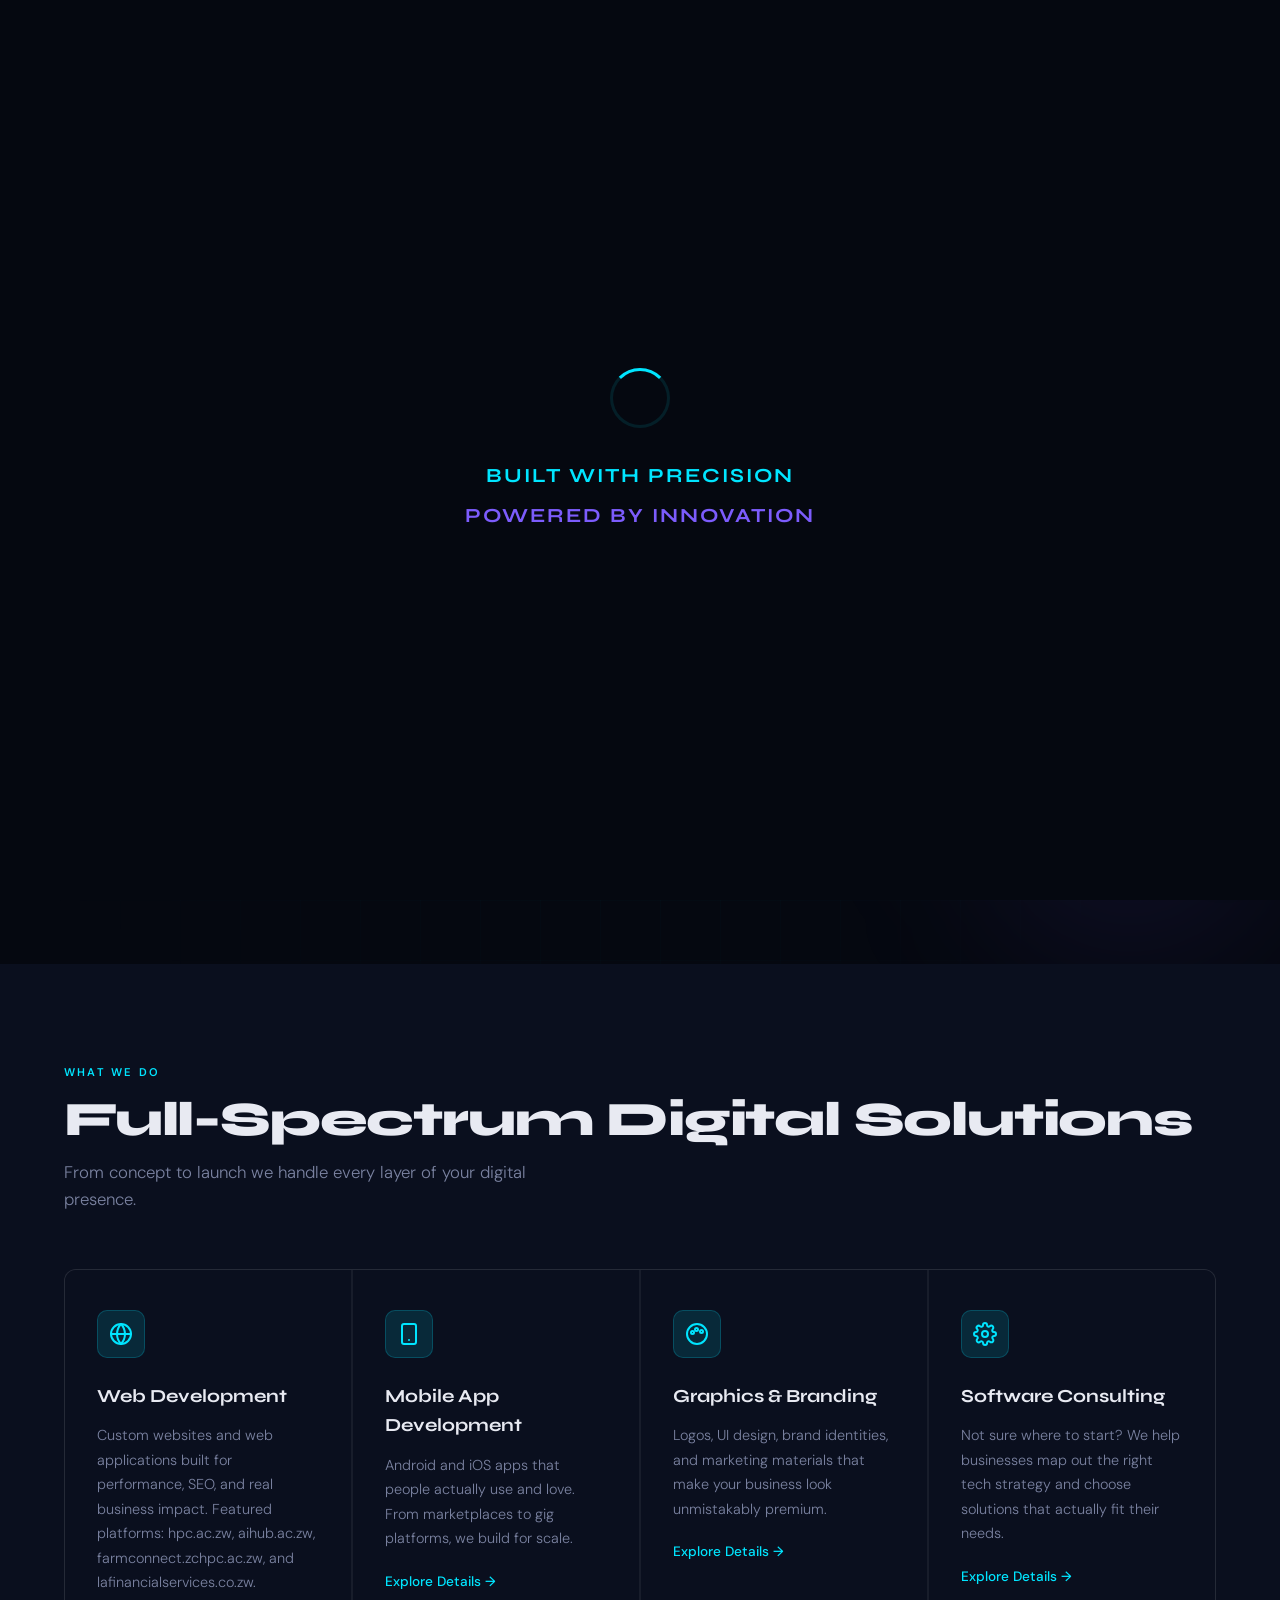
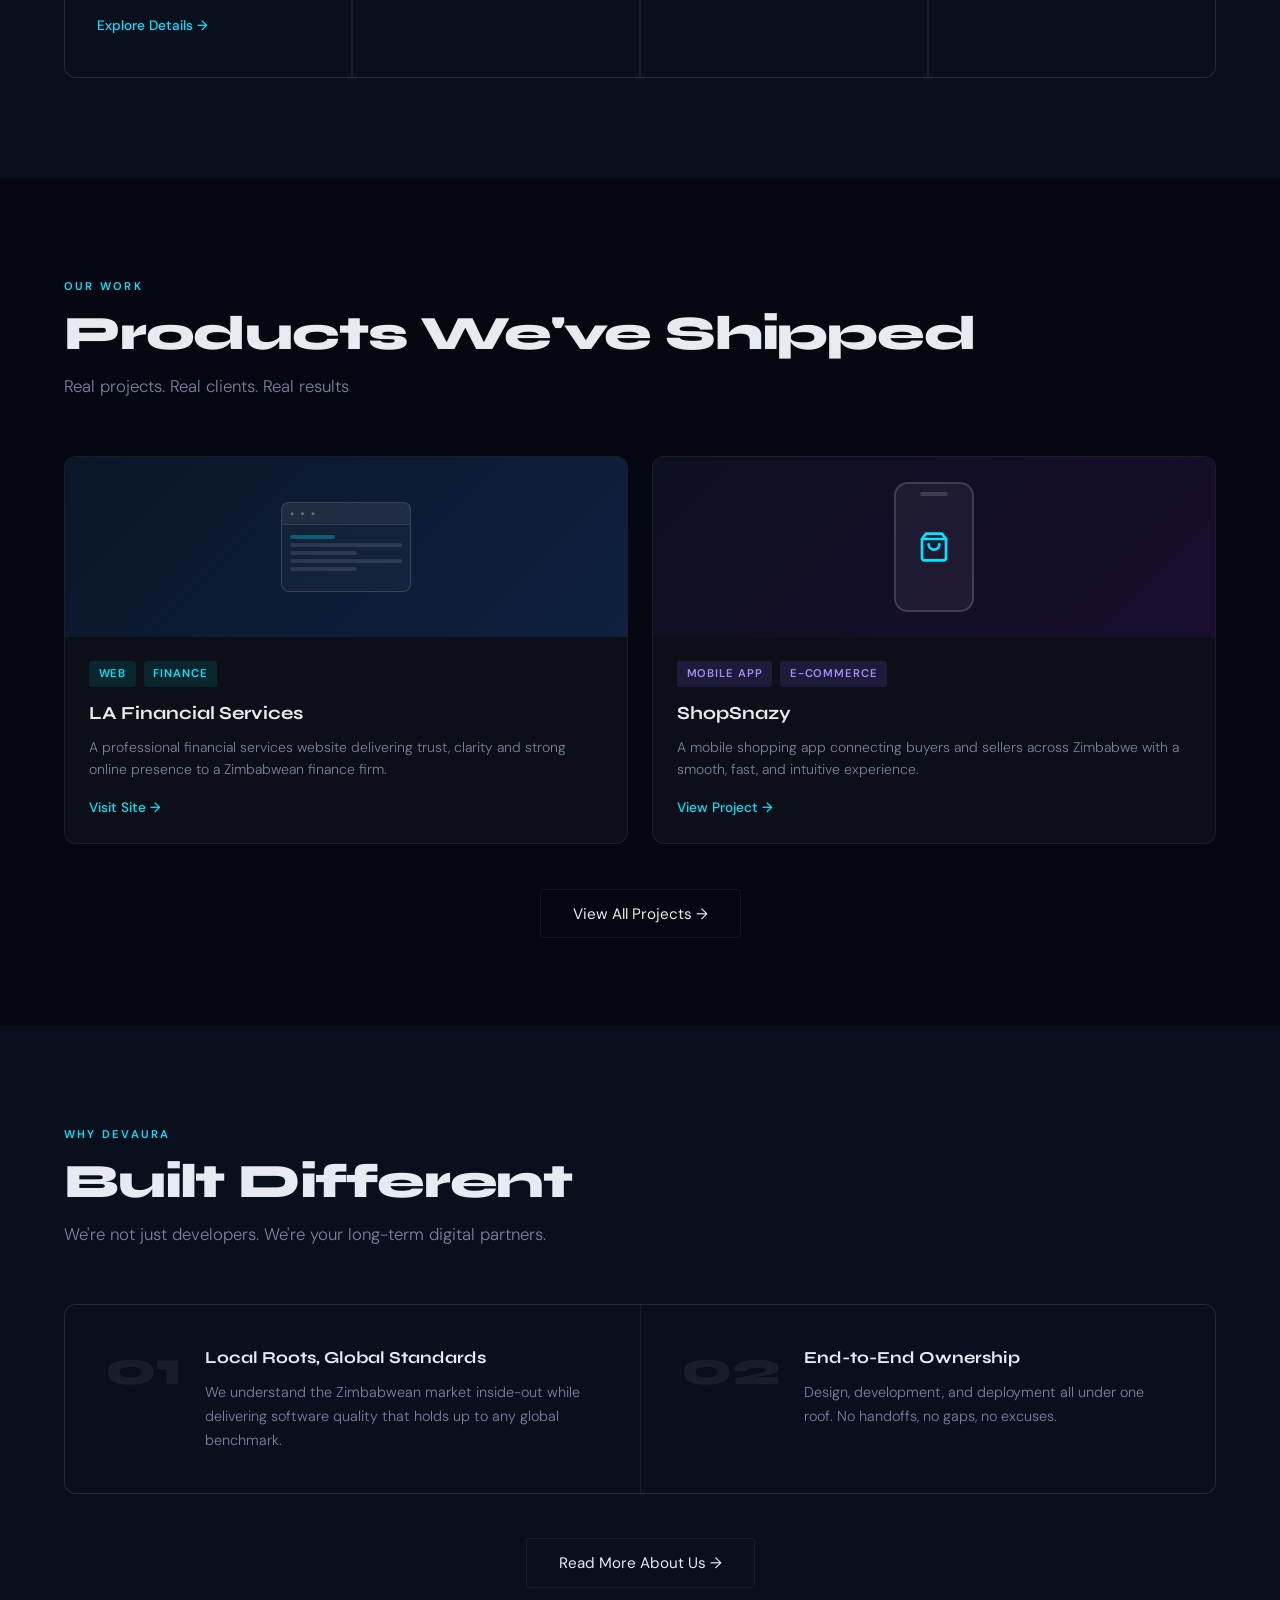
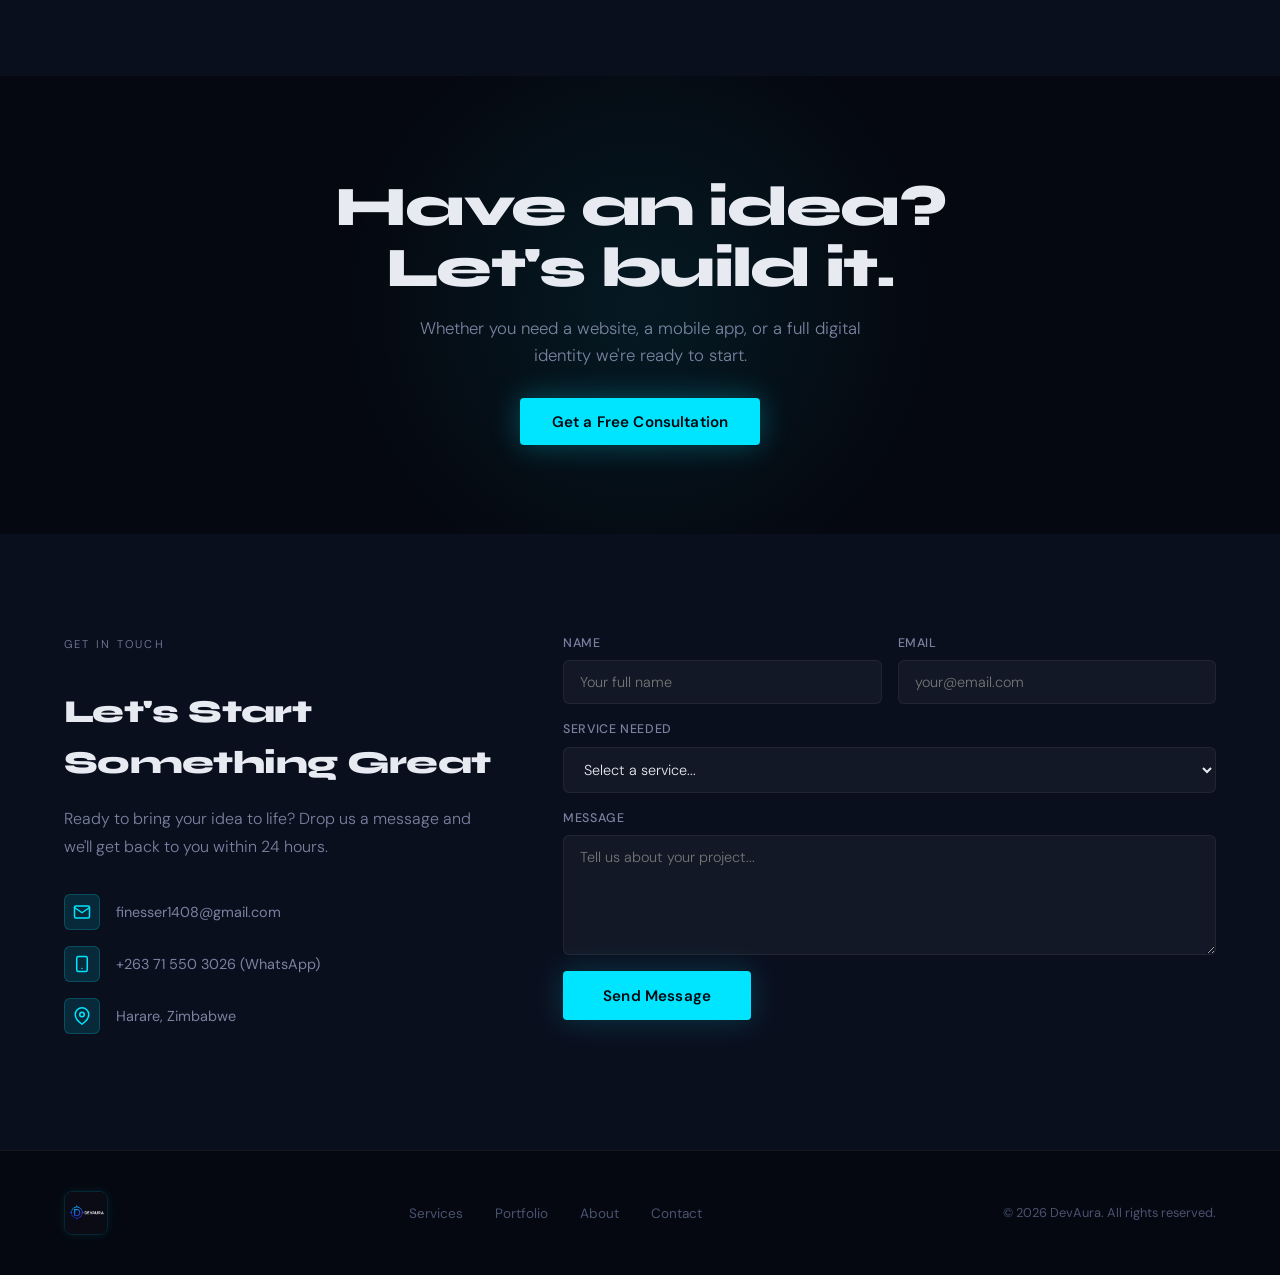
==== index.html @ 1796725f "added loading animation" ====
<!DOCTYPE html>
<html lang="en">

<head>
  <meta charset="UTF-8">
  <meta name="viewport" content="width=device-width, initial-scale=1.0">
  <meta name="description"
    content="DevAura is a Zimbabwean software development studio specializing in web development, mobile apps, graphics design, and software consulting. Based in Harare, we build premium digital solutions.">
  <meta name="keywords"
    content="DevAura, software development Zimbabwe, web development Harare, mobile app development Zimbabwe, graphics design, branding, software consulting, digital studio Zimbabwe">
  <meta name="author" content="DevAura">
  <meta name="robots" content="index, follow">
  <meta name="theme-color" content="#050810">
  <link rel="canonical" href="https://dev-aura-weld.vercel.app/">

  <!-- Open Graph / Facebook -->
  <meta property="og:type" content="website">
  <meta property="og:title" content="DevAura - Premium Software Development Studio in Zimbabwe">
  <meta property="og:description"
    content="Web development, mobile apps, graphics design, and software consulting. Based in Harare, Zimbabwe.">
  <meta property="og:image" content="https://dev-aura-weld.vercel.app/assets/logo.jpg">
  <meta property="og:url" content="https://dev-aura-weld.vercel.app/">
  <meta property="og:locale" content="en_ZW">

  <!-- Twitter Card -->
  <meta name="twitter:card" content="summary_large_image">
  <meta name="twitter:title" content="DevAura - Premium Software Development Studio in Zimbabwe">
  <meta name="twitter:description"
    content="Web development, mobile apps, graphics design, and software consulting. Based in Harare, Zimbabwe.">
  <meta name="twitter:image" content="https://dev-aura-weld.vercel.app/assets/logo.jpg">

  <title>DevAura - Software Development Studio | Web, Mobile, Branding | Harare, Zimbabwe</title>
  <link
    href="https://fonts.googleapis.com/css2?family=Syne:wght@400;600;700;800&family=DM+Sans:ital,wght@0,300;0,400;0,500;1,300&display=swap"
    rel="stylesheet">
  <link rel="icon" type="image/jpeg" href="assets/logo.jpg">
  <link rel="stylesheet" href="css/style.css">

  <!-- Structured Data (JSON-LD) -->
  <script type="application/ld+json">
  {
    "@context": "https://schema.org",
    "@type": "ProfessionalService",
    "name": "DevAura",
    "url": "https://dev-aura-weld.vercel.app/",
    "logo": "https://dev-aura-weld.vercel.app/assets/logo.jpg",
    "image": "https://dev-aura-weld.vercel.app/assets/logo.jpg",
    "description": "DevAura is a Zimbabwean software development studio specializing in web development, mobile apps, graphics design, and software consulting. Based in Harare.",
    "address": {
      "@type": "PostalAddress",
      "addressLocality": "Harare",
      "addressCountry": "ZW"
    },
    "contactPoint": [
      {
        "@type": "ContactPoint",
        "telephone": "+263715503026",
        "contactType": "customer service"
      },
      {
        "@type": "ContactPoint",
        "telephone": "+263781188863",
        "contactType": "customer service"
      }
    ],
    "sameAs": []
  }
  </script>
</head>


<body>

  <!-- Loading Screen -->
  <div class="loading-screen" id="loadingScreen">
    <div class="loading-content">
      <div class="spinner"></div>
      <div class="loading-text">
        <span class="loading-line">Built With Precision</span>
        <span class="loading-line">Powered By Innovation</span>
      </div>
    </div>
  </div>

  <div class="gradient-bg" id="gradientBg"></div>
  <div class="cursor" id="cursor"></div>
  <div class="cursor-ring" id="cursorRing"></div>

  <!-- NAV -->
  <nav>
    <a href="index.html" class="logo"><img src="assets/logo.jpg" alt="DevAura Logo"></a>
    <ul class="nav-links" id="navLinks">
      <li><a href="services.html">Services</a></li>
      <li><a href="portfolio.html">Portfolio</a></li>
      <li><a href="about.html">About</a></li>
      <li><a href="contact.html">Contact</a></li>
    </ul>
    <a href="contact.html" class="btn-quote">Get a Quote</a>
    <div class="hamburger" id="hamburger" onclick="toggleNav()">
      <span></span><span></span><span></span>
    </div>
  </nav>

  <!-- HERO -->
  <section class="hero">
    <div class="hero-grid"></div>
    <div class="orb orb-1"></div>
    <div class="orb orb-2"></div>

    <div class="hero-badge"><span class="dot"></span> Innovate | Elevate | Dominate</div>
    <h1>We Build Software<br>That <span class="accent">Moves</span> You <span class="accent-v">Forward</span></h1>
    <p class="hero-sub">More Than Code, It's Aura Of Innovation</p>

    <div class="hero-ctas">
      <a href="portfolio.html" class="btn-primary">See Our Work</a>
      <a href="contact.html" class="btn-secondary">Start a Project →</a>
    </div>

    <div class="hero-stats">
      <div class="stat-item">
        <span class="stat-num" data-target="3">0</span>
        <span class="stat-label">Apps Launched</span>
      </div>
      <div class="stat-item">
        <span class="stat-num" data-target="2">0</span>
        <span class="stat-label">Websites Built</span>
      </div>
      <div class="stat-item">
        <span class="stat-num">100%</span>
        <span class="stat-label">Client Satisfaction</span>
      </div>
      <div class="stat-item">
        <span class="stat-num">End-to-End</span>
        <span class="stat-label">Service</span>
      </div>
    </div>
  </section>

  <!-- SERVICES PREVIEW -->
  <section class="services" id="services">
    <div class="section-head reveal">
      <p class="section-label">What We Do</p>
      <h2 class="section-title">Full-Spectrum Digital Solutions</h2>
      <p class="section-sub">From concept to launch we handle every layer of your digital presence.</p>
    </div>
    <div class="services-grid reveal">
      <a href="web-development.html" class="service-card">
        <div class="service-icon">
          <svg width="24" height="24" viewBox="0 0 24 24" fill="none" stroke="currentColor" stroke-width="2"
            stroke-linecap="round" stroke-linejoin="round" style="color: var(--cyan);">
            <circle cx="12" cy="12" r="10" />
            <line x1="2" y1="12" x2="22" y2="12" />
            <path d="M12 2a15.3 15.3 0 0 1 4 10 15.3 15.3 0 0 1-4 10 15.3 15.3 0 0 1-4-10 15.3 15.3 0 0 1 4-10z" />
          </svg>
        </div>
        <h3>Web Development</h3>
        <p>Custom websites and web applications built for performance, SEO, and real business impact. Featured
          platforms: hpc.ac.zw, aihub.ac.zw, farmconnect.zchpc.ac.zw, and lafinancialservices.co.zw.</p>
        <span class="service-arrow">Explore Details →</span>
      </a>
      <a href="mobile-development.html" class="service-card">
        <div class="service-icon">
          <svg width="24" height="24" viewBox="0 0 24 24" fill="none" stroke="currentColor" stroke-width="2"
            stroke-linecap="round" stroke-linejoin="round" style="color: var(--cyan);">
            <rect x="5" y="2" width="14" height="20" rx="2" ry="2" />
            <line x1="12" y1="18" x2="12.01" y2="18" />
          </svg>
        </div>
        <h3>Mobile App Development</h3>
        <p>Android and iOS apps that people actually use and love. From marketplaces to gig platforms, we build for
          scale.</p>
        <span class="service-arrow">Explore Details →</span>
      </a>
      <a href="graphics-design.html" class="service-card">
        <div class="service-icon">
          <svg width="24" height="24" viewBox="0 0 24 24" fill="none" stroke="currentColor" stroke-width="2"
            stroke-linecap="round" stroke-linejoin="round" style="color: var(--cyan);">
            <path d="M12 22C17.52 22 22 17.52 22 12S17.52 2 12 2 2 6.48 2 12s4.48 10 10 10z" />
            <circle cx="7.5" cy="10.5" r="1.5" />
            <circle cx="11.5" cy="7.5" r="1.5" />
            <circle cx="16.5" cy="9.5" r="1.5" />
          </svg>
        </div>
        <h3>Graphics & Branding</h3>
        <p>Logos, UI design, brand identities, and marketing materials that make your business look unmistakably
          premium.</p>
        <span class="service-arrow">Explore Details →</span>
      </a>
      <a href="software-consulting.html" class="service-card">
        <div class="service-icon">
          <svg width="24" height="24" viewBox="0 0 24 24" fill="none" stroke="currentColor" stroke-width="2"
            stroke-linecap="round" stroke-linejoin="round" style="color: var(--cyan);">
            <circle cx="12" cy="12" r="3" />
            <path
              d="M19.4 15a1.65 1.65 0 0 0 .33 1.82l.06.06a2 2 0 1 1-2.83 2.83l-.06-.06a1.65 1.65 0 0 0-1.82-.33 1.65 1.65 0 0 0-1 1.51V21a2 2 0 0 1-4 0v-.09A1.65 1.65 0 0 0 9 19.4a1.65 1.65 0 0 0-1.82.33l-.06.06a2 2 0 1 1-2.83-2.83l.06-.06a1.65 1.65 0 0 0 .33-1.82 1.65 1.65 0 0 0-1.51-1H3a2 2 0 0 1 0-4h.09A1.65 1.65 0 0 0 4.6 9a1.65 1.65 0 0 0-.33-1.82l-.06-.06a2 2 0 1 1 2.83-2.83l.06.06a1.65 1.65 0 0 0 1.82.33H9a1.65 1.65 0 0 0 1-1.51V3a2 2 0 0 1 4 0v.09a1.65 1.65 0 0 0 1 1.51 1.65 1.65 0 0 0 1.82-.33l.06-.06a2 2 0 1 1 2.83 2.83l-.06.06a1.65 1.65 0 0 0-.33 1.82V9a1.65 1.65 0 0 0 1.51 1H21a2 2 0 0 1 0 4h-.09a1.65 1.65 0 0 0-1.51 1z" />
          </svg>
        </div>
        <h3>Software Consulting</h3>
        <p>Not sure where to start? We help businesses map out the right tech strategy and choose solutions that
          actually fit their needs.</p>
        <span class="service-arrow">Explore Details →</span>
      </a>
    </div>
  </section>

  <!-- PORTFOLIO PREVIEW -->
  <section class="portfolio" id="portfolio">
    <div class="section-head reveal">
      <p class="section-label">Our Work</p>
      <h2 class="section-title">Products We've Shipped</h2>
      <p class="section-sub">Real projects. Real clients. Real results</p>
    </div>
    <div class="portfolio-grid">

      <div class="project-card reveal">
        <div class="project-thumb web">
          <div class="mock-browser">
            <div class="mock-browser-content">
              <div class="mock-line accent"></div>
              <div class="mock-line"></div>
              <div class="mock-line short"></div>
              <div class="mock-line"></div>
              <div class="mock-line short"></div>
            </div>
          </div>
        </div>
        <div class="project-info">
          <div class="project-tags"><span class="tag tag-web">Web</span><span class="tag tag-web">Finance</span></div>
          <h3>LA Financial Services</h3>
          <p>A professional financial services website delivering trust, clarity and strong online presence to a
            Zimbabwean finance firm.</p>
          <a href="https://lafinancialservices.co.zw" target="_blank" class="project-link">Visit Site →</a>
        </div>
      </div>

      <div class="project-card reveal">
        <div class="project-thumb mobile-1">
          <div class="mock-phone">
            <svg width="32" height="32" viewBox="0 0 24 24" fill="none" stroke="currentColor" stroke-width="2"
              stroke-linecap="round" stroke-linejoin="round" style="color: var(--cyan);">
              <path d="M6 2L3 6v14a2 2 0 0 0 2 2h14a2 2 0 0 0 2-2V6l-3-4z" />
              <line x1="3" y1="6" x2="21" y2="6" />
              <path d="M16 10a4 4 0 0 1-8 0" />
            </svg>
          </div>
        </div>
        <div class="project-info">
          <div class="project-tags"><span class="tag tag-mobile">Mobile App</span><span
              class="tag tag-mobile">E-Commerce</span></div>
          <h3>ShopSnazy</h3>
          <p>A mobile shopping app connecting buyers and sellers across Zimbabwe with a smooth, fast, and intuitive
            experience.</p>
          <a href="portfolio.html" class="project-link">View Project →</a>
        </div>
      </div>

    </div>

    <div style="text-align: center; margin-top: 3.5rem;" class="reveal">
      <a href="portfolio.html" class="btn-secondary">View All Projects →</a>
    </div>
  </section>

  <!-- WHY US -->
  <section class="why" id="why">
    <div class="section-head reveal">
      <p class="section-label">Why DevAura</p>
      <h2 class="section-title">Built Different</h2>
      <p class="section-sub">We're not just developers. We're your long-term digital partners.</p>
    </div>
    <div class="why-grid reveal">
      <div class="why-item">
        <span class="why-num">01</span>
        <div class="why-text">
          <h3>Local Roots, Global Standards</h3>
          <p>We understand the Zimbabwean market inside-out while delivering software quality that holds up to any
            global benchmark.</p>
        </div>
      </div>
      <div class="why-item">
        <span class="why-num">02</span>
        <div class="why-text">
          <h3>End-to-End Ownership</h3>
          <p>Design, development, and deployment all under one roof. No handoffs, no gaps, no excuses.</p>
        </div>
      </div>
    </div>
    <div style="text-align: center; margin-top: 3.5rem;" class="reveal">
      <a href="about.html" class="btn-secondary">Read More About Us →</a>
    </div>
  </section>

  <!-- CTA BANNER -->
  <section class="cta-banner">
    <h2>Have an idea?<br>Let's build it.</h2>
    <p>Whether you need a website, a mobile app, or a full digital identity we're ready to start.</p>
    <a href="contact.html" class="btn-primary">Get a Free Consultation</a>
  </section>

  <!-- CONTACT -->
  <section class="contact" id="contact">
    <div class="contact-wrap">
      <div class="contact-info reveal">
        <p class="section-label">Get In Touch</p>
        <h2>Let's Start Something Great</h2>
        <p>Ready to bring your idea to life? Drop us a message and we'll get back to you within 24 hours.</p>
        <div class="contact-item"><span class="contact-icon"><svg width="18" height="18" viewBox="0 0 24 24" fill="none"
              stroke="currentColor" stroke-width="2" stroke-linecap="round" stroke-linejoin="round"
              style="color: var(--cyan);">
              <path d="M4 4h16c1.1 0 2 .9 2 2v12c0 1.1-.9 2-2 2H4c-1.1 0-2-.9-2-2V6c0-1.1.9-2 2-2z" />
              <polyline points="22,6 12,13 2,6" />
            </svg></span>finesser1408@gmail.com</div>
        <div class="contact-item"><span class="contact-icon"><svg width="18" height="18" viewBox="0 0 24 24" fill="none"
              stroke="currentColor" stroke-width="2" stroke-linecap="round" stroke-linejoin="round"
              style="color: var(--cyan);">
              <rect x="5" y="2" width="14" height="20" rx="2" ry="2" />
              <line x1="12" y1="18" x2="12.01" y2="18" />
            </svg></span> +263 71 550 3026 (WhatsApp)</div>
        <div class="contact-item"><span class="contact-icon"><svg width="18" height="18" viewBox="0 0 24 24" fill="none"
              stroke="currentColor" stroke-width="2" stroke-linecap="round" stroke-linejoin="round"
              style="color: var(--cyan);">
              <path d="M21 10c0 7-9 13-9 13s-9-6-9-13a9 9 0 0 1 18 0z" />
              <circle cx="12" cy="10" r="3" />
            </svg></span> Harare, Zimbabwe</div>
      </div>
      <form class="contact-form reveal" id="contactForm" onsubmit="return false;">
        <div class="form-row">
          <div class="form-group">
            <label>Name</label>
            <input type="text" name="name" placeholder="Your full name" required>
          </div>
          <div class="form-group">
            <label>Email</label>
            <input type="email" name="email" placeholder="your@email.com" required>
          </div>
        </div>
        <div class="form-group">
          <label>Service Needed</label>
          <select name="service" required>
            <option value="">Select a service...</option>
            <option value="Web Development">Web Development</option>
            <option value="Mobile App Development">Mobile App Development</option>
            <option value="Graphics & Branding">Graphics & Branding</option>
            <option value="Software Consulting">Software Consulting</option>
            <option value="Other">Other</option>
          </select>
        </div>
        <div class="form-group">
          <label>Message</label>
          <textarea name="message" placeholder="Tell us about your project..." required></textarea>
        </div>
        <button type="submit" class="btn-submit" id="submitBtn">Send Message</button>
      </form>
    </div>
  </section>

  <!-- FOOTER -->
  <footer>
    <a href="index.html" class="logo"><img src="assets/logo.jpg" alt="DevAura Logo"></a>
    <ul class="footer-links">
      <li><a href="services.html">Services</a></li>
      <li><a href="portfolio.html">Portfolio</a></li>
      <li><a href="about.html">About</a></li>
      <li><a href="contact.html">Contact</a></li>
    </ul>
    <p class="footer-copy">© 2026 DevAura. All rights reserved.</p>
  </footer>

  <!-- WhatsApp Float -->
  <div class="whatsapp-container">
    <div class="whatsapp-menu" id="waMenu">
      <a href="https://wa.me/263715503026" target="_blank" class="wa-contact-link">
        <svg width="18" height="18" viewBox="0 0 24 24" fill="none" stroke="currentColor" stroke-width="2"
          stroke-linecap="round" stroke-linejoin="round">
          <path
            d="M21 11.5a8.38 8.38 0 0 1-.9 3.8 8.5 8.5 0 0 1-7.6 4.7 8.38 8.38 0 0 1-3.8-.9L3 21l1.9-5.7a8.38 8.38 0 0 1-.9-3.8 8.5 8.5 0 0 1 4.7-7.6 8.38 8.38 0 0 1 3.8-.9h.5a8.48 8.48 0 0 1 8 8v.5z" />
        </svg>
        Contact Tavonga
      </a>
      <a href="https://wa.me/263781188863" target="_blank" class="wa-contact-link">
        <svg width="18" height="18" viewBox="0 0 24 24" fill="none" stroke="currentColor" stroke-width="2"
          stroke-linecap="round" stroke-linejoin="round">
          <path
            d="M21 11.5a8.38 8.38 0 0 1-.9 3.8 8.5 8.5 0 0 1-7.6 4.7 8.38 8.38 0 0 1-3.8-.9L3 21l1.9-5.7a8.38 8.38 0 0 1-.9-3.8 8.5 8.5 0 0 1 4.7-7.6 8.38 8.38 0 0 1 3.8-.9h.5a8.48 8.48 0 0 1 8 8v.5z" />
        </svg>
        Contact Daryl
      </a>
    </div>
    <button class="whatsapp-float-btn" id="waFloatBtn" aria-label="Open WhatsApp Contact Menu">
      <svg width="26" height="26" viewBox="0 0 24 24" fill="none" stroke="currentColor" stroke-width="2"
        stroke-linecap="round" stroke-linejoin="round">
        <path
          d="M21 11.5a8.38 8.38 0 0 1-.9 3.8 8.5 8.5 0 0 1-7.6 4.7 8.38 8.38 0 0 1-3.8-.9L3 21l1.9-5.7a8.38 8.38 0 0 1-.9-3.8 8.5 8.5 0 0 1 4.7-7.6 8.38 8.38 0 0 1 3.8-.9h.5a8.48 8.48 0 0 1 8 8v.5z" />
      </svg>
    </button>
  </div>


  <script src="js/script.js"></script>
</body>

</html>
---- css/style.css ----
*, *::before, *::after { margin: 0; padding: 0; box-sizing: border-box; }

:root {
  --bg: #050810;
  --bg2: #0a0f1e;
  --bg3: #0f1628;
  --cyan: #00e5ff;
  --cyan-dim: rgba(0,229,255,0.12);
  --cyan-glow: rgba(0,229,255,0.25);
  --violet: #7c5cfc;
  --violet-dim: rgba(124,92,252,0.12);
  --text: #e8eaf2;
  --text-muted: #7a82a0;
  --text-dim: #4a5270;
  --border: rgba(255,255,255,0.06);
  --border-hover: rgba(0,229,255,0.3);
  --card-bg: rgba(255,255,255,0.03);
  --font-head: 'Syne', sans-serif;
  --font-body: 'DM Sans', sans-serif;
}

html { scroll-behavior: smooth; }

body {
  background: var(--bg);
  color: var(--text);
  font-family: var(--font-body);
  font-size: 16px;
  line-height: 1.6;
  overflow-x: hidden;
  cursor: none;
}

/* Loading Screen */
.loading-screen {
  position: fixed;
  inset: 0;
  background: var(--bg);
  z-index: 10000;
  display: flex;
  align-items: center;
  justify-content: center;
  transition: opacity 0.6s ease, visibility 0.6s ease;
}

.loading-screen.hidden {
  opacity: 0;
  visibility: hidden;
}

.loading-content {
  display: flex;
  flex-direction: column;
  align-items: center;
  gap: 2rem;
}

.spinner {
  width: 60px;
  height: 60px;
  border: 3px solid rgba(0, 229, 255, 0.1);
  border-top-color: var(--cyan);
  border-radius: 50%;
  animation: spin 1s linear infinite;
}

@keyframes spin {
  to { transform: rotate(360deg); }
}

.loading-text {
  display: flex;
  flex-direction: column;
  align-items: center;
  gap: 0.5rem;
}

.loading-line {
  font-family: var(--font-head);
  font-size: 1.25rem;
  font-weight: 700;
  letter-spacing: 0.1em;
  text-transform: uppercase;
  opacity: 0;
  animation: fadeInUp 0.8s ease forwards;
}

.loading-line:first-child {
  color: var(--cyan);
  animation-delay: 0.3s;
}

.loading-line:last-child {
  color: var(--violet);
  animation-delay: 0.6s;
}

@keyframes fadeInUp {
  from {
    opacity: 0;
    transform: translateY(20px);
  }
  to {
    opacity: 1;
    transform: translateY(0);
  }
}

/* Page transition overlay */
.page-transition {
  position: fixed;
  inset: 0;
  background: var(--bg);
  z-index: 9999;
  opacity: 0;
  visibility: hidden;
  transition: opacity 0.4s ease, visibility 0.4s ease;
  pointer-events: none;
}

.page-transition.active {
  opacity: 1;
  visibility: visible;
}

.page-transition .spinner {
  position: absolute;
  top: 50%;
  left: 50%;
  transform: translate(-50%, -50%);
}

/* Cursor-following gradient background */
.gradient-bg {
  position: fixed;
  inset: 0;
  z-index: 0;
  background: 
    radial-gradient(ellipse 80% 50% at var(--mouse-x, 50%) var(--mouse-y, 50%), 
      rgba(0, 229, 255, 0.08) 0%, 
      transparent 50%),
    radial-gradient(ellipse 60% 40% at calc(100% - var(--mouse-x, 50%)) calc(100% - var(--mouse-y, 50%)), 
      rgba(124, 92, 252, 0.06) 0%, 
      transparent 50%),
    linear-gradient(135deg, 
      rgba(0, 229, 255, 0.02) 0%, 
      rgba(124, 92, 252, 0.02) 50%, 
      rgba(0, 229, 255, 0.02) 100%);
  pointer-events: none;
  transition: background 0.3s ease;
  animation: gradientShift 15s ease-in-out infinite;
}

@keyframes gradientShift {
  0%, 100% {
    background: 
      radial-gradient(ellipse 80% 50% at var(--mouse-x, 50%) var(--mouse-y, 50%), 
        rgba(0, 229, 255, 0.08) 0%, 
        transparent 50%),
      radial-gradient(ellipse 60% 40% at calc(100% - var(--mouse-x, 50%)) calc(100% - var(--mouse-y, 50%)), 
        rgba(124, 92, 252, 0.06) 0%, 
        transparent 50%),
      linear-gradient(135deg, 
        rgba(0, 229, 255, 0.02) 0%, 
        rgba(124, 92, 252, 0.02) 50%, 
        rgba(0, 229, 255, 0.02) 100%);
  }
  50% {
    background: 
      radial-gradient(ellipse 80% 50% at var(--mouse-x, 50%) var(--mouse-y, 50%), 
        rgba(124, 92, 252, 0.08) 0%, 
        transparent 50%),
      radial-gradient(ellipse 60% 40% at calc(100% - var(--mouse-x, 50%)) calc(100% - var(--mouse-y, 50%)), 
        rgba(0, 229, 255, 0.06) 0%, 
        transparent 50%),
      linear-gradient(135deg, 
        rgba(124, 92, 252, 0.02) 0%, 
        rgba(0, 229, 255, 0.02) 50%, 
        rgba(124, 92, 252, 0.02) 100%);
  }
}

/* Custom cursor */
.cursor {
  width: 10px; height: 10px;
  background: var(--cyan);
  border-radius: 50%;
  position: fixed;
  pointer-events: none;
  z-index: 9999;
  transform: translate(-50%,-50%);
  transition: transform 0.1s;
}
.cursor-ring {
  width: 36px; height: 36px;
  border: 1px solid rgba(0,229,255,0.5);
  border-radius: 50%;
  position: fixed;
  pointer-events: none;
  z-index: 9998;
  transform: translate(-50%,-50%);
  transition: all 0.15s ease;
}

/* Noise texture overlay */
body::before {
  content: '';
  position: fixed; inset: 0;
  background-image: url("data:image/svg+xml,%3Csvg viewBox='0 0 256 256' xmlns='http://www.w3.org/2000/svg'%3E%3Cfilter id='n'%3E%3CfeTurbulence type='fractalNoise' baseFrequency='0.9' numOctaves='4' stitchTiles='stitch'/%3E%3C/filter%3E%3Crect width='100%25' height='100%25' filter='url(%23n)' opacity='0.03'/%3E%3C/svg%3E");
  pointer-events: none;
  z-index: 1;
  opacity: 0.4;
}

/* ───── NAV ───── */
nav {
  position: fixed; top: 0; left: 0; right: 0;
  z-index: 100;
  padding: 0 5%;
  height: 72px;
  display: flex; align-items: center; justify-content: space-between;
  background: rgba(5,8,16,0.7);
  backdrop-filter: blur(20px);
  border-bottom: 1px solid var(--border);
}

.logo {
  font-family: var(--font-head);
  font-size: 1.5rem;
  font-weight: 800;
  letter-spacing: -0.02em;
  text-decoration: none;
  color: var(--text);
  display: flex;
  align-items: center;
}
.logo span { color: var(--cyan); }
.logo img {
  height: 54px;
  width: auto;
  display: block;
  border-radius: 8px;
  border: 1px solid rgba(0, 229, 255, 0.2);
  box-shadow: 0 0 15px rgba(0, 229, 255, 0.15);
  transition: transform 0.25s ease, box-shadow 0.25s ease, filter 0.25s ease, border-color 0.25s ease;
}
.logo:hover img {
  transform: scale(1.03);
  filter: brightness(1.1);
  border-color: rgba(0, 229, 255, 0.5);
  box-shadow: 0 0 25px rgba(0, 229, 255, 0.35);
}
footer .logo img {
  height: 44px;
  border-color: rgba(0, 229, 255, 0.15);
  box-shadow: 0 0 10px rgba(0, 229, 255, 0.1);
}

.nav-links {
  display: flex; gap: 2.5rem; list-style: none;
}
.nav-links a {
  color: var(--text-muted);
  text-decoration: none;
  font-size: 0.875rem;
  font-weight: 500;
  letter-spacing: 0.02em;
  transition: color 0.2s;
}
.nav-links a:hover,
.nav-links a.active { color: var(--text); }
.nav-links a.active { color: var(--cyan); }

.btn-quote {
  background: transparent;
  border: 1px solid var(--cyan);
  color: var(--cyan);
  padding: 0.5rem 1.25rem;
  border-radius: 4px;
  font-family: var(--font-body);
  font-size: 0.875rem;
  font-weight: 500;
  cursor: none;
  text-decoration: none;
  transition: all 0.25s;
  position: relative;
  overflow: hidden;
  z-index: 1;
}
.btn-quote::before {
  content: '';
  position: absolute; inset: 0;
  background: var(--cyan);
  transform: translateX(-100%);
  transition: transform 0.25s;
  z-index: -1;
}
.btn-quote:hover { color: var(--bg); }
.btn-quote:hover::before { transform: translateX(0); }

.hamburger { display: none; flex-direction: column; gap: 5px; cursor: none; padding: 4px; }
.hamburger span { display: block; width: 24px; height: 1.5px; background: var(--text); transition: 0.3s; }

/* ───── HERO ───── */
.hero {
  min-height: 100vh;
  display: flex; flex-direction: column; justify-content: center; align-items: center;
  text-align: center;
  padding: 120px 5% 80px;
  position: relative;
  overflow: hidden;
}

/* Animated grid background */
.hero-grid {
  position: absolute; inset: 0;
  background-image:
    linear-gradient(rgba(0,229,255,0.04) 1px, transparent 1px),
    linear-gradient(90deg, rgba(0,229,255,0.04) 1px, transparent 1px);
  background-size: 60px 60px;
  mask-image: radial-gradient(ellipse 80% 80% at 50% 50%, black 20%, transparent 80%);
  animation: gridPulse 8s ease-in-out infinite;
}
@keyframes gridPulse {
  0%, 100% { opacity: 0.6; }
  50% { opacity: 1; }
}

/* Orbs */
.orb {
  position: absolute;
  border-radius: 50%;
  filter: blur(80px);
  pointer-events: none;
}
.orb-1 {
  width: 500px; height: 500px;
  background: radial-gradient(circle, rgba(0,229,255,0.15) 0%, transparent 70%);
  top: -100px; left: -100px;
  animation: orbFloat1 12s ease-in-out infinite;
}
.orb-2 {
  width: 400px; height: 400px;
  background: radial-gradient(circle, rgba(124,92,252,0.15) 0%, transparent 70%);
  bottom: -50px; right: -50px;
  animation: orbFloat2 10s ease-in-out infinite;
}
@keyframes orbFloat1 {
  0%, 100% { transform: translate(0,0); }
  50% { transform: translate(40px, 30px); }
}
@keyframes orbFloat2 {
  0%, 100% { transform: translate(0,0); }
  50% { transform: translate(-30px, -40px); }
}

.hero-badge {
  display: inline-flex; align-items: center; gap: 8px;
  border: 1px solid var(--border-hover);
  background: var(--cyan-dim);
  color: var(--cyan);
  font-size: 0.75rem;
  font-weight: 500;
  letter-spacing: 0.1em;
  text-transform: uppercase;
  padding: 0.4rem 1rem;
  border-radius: 100px;
  margin-bottom: 1.5rem;
  animation: fadeUp 0.8s ease both;
}
.hero-badge .dot {
  width: 6px; height: 6px;
  background: var(--cyan);
  border-radius: 50%;
  animation: blink 2s infinite;
}
@keyframes blink { 0%,100%{opacity:1} 50%{opacity:0.2} }

h1 {
  font-family: var(--font-head);
  font-size: clamp(2.8rem, 7vw, 6rem);
  font-weight: 800;
  line-height: 1.05;
  letter-spacing: -0.03em;
  max-width: 900px;
  animation: fadeUp 0.8s 0.15s ease both;
}
h1 .accent { color: var(--cyan); }
h1 .accent-v { color: var(--violet); }

.hero-sub {
  font-size: clamp(1rem, 2vw, 1.2rem);
  color: var(--text-muted);
  max-width: 540px;
  margin: 1.5rem auto 0;
  font-weight: 300;
  animation: fadeUp 0.8s 0.3s ease both;
}

.hero-ctas {
  display: flex; gap: 1rem; flex-wrap: wrap; justify-content: center;
  margin-top: 2.5rem;
  animation: fadeUp 0.8s 0.45s ease both;
}

.btn-primary {
  background: var(--cyan);
  color: var(--bg);
  padding: 0.85rem 2rem;
  border-radius: 4px;
  font-family: var(--font-body);
  font-size: 0.95rem;
  font-weight: 600;
  text-decoration: none;
  cursor: none;
  transition: all 0.25s;
  box-shadow: 0 0 30px rgba(0,229,255,0.3);
  letter-spacing: 0.01em;
}
.btn-primary:hover {
  box-shadow: 0 0 50px rgba(0,229,255,0.5);
  transform: translateY(-2px);
}

.btn-secondary {
  background: transparent;
  color: var(--text);
  padding: 0.85rem 2rem;
  border-radius: 4px;
  border: 1px solid var(--border);
  font-family: var(--font-body);
  font-size: 0.95rem;
  font-weight: 400;
  text-decoration: none;
  cursor: none;
  transition: all 0.25s;
}
.btn-secondary:hover {
  border-color: var(--border-hover);
  background: var(--cyan-dim);
}

.hero-stats {
  display: flex; gap: 2.5rem; flex-wrap: wrap; justify-content: center;
  margin-top: 4rem;
  padding-top: 2.5rem;
  border-top: 1px solid var(--border);
  animation: fadeUp 0.8s 0.6s ease both;
}
.stat-item { text-align: center; }
.stat-num {
  font-family: var(--font-head);
  font-size: 2rem;
  font-weight: 800;
  color: var(--cyan);
  display: block;
  letter-spacing: -0.02em;
}
.stat-label {
  font-size: 0.8rem;
  color: var(--text-dim);
  letter-spacing: 0.05em;
  text-transform: uppercase;
  font-weight: 500;
}

@keyframes fadeUp {
  from { opacity: 0; transform: translateY(24px); }
  to { opacity: 1; transform: translateY(0); }
}

/* ───── SECTION SHARED ───── */
section { padding: 100px 5%; position: relative; }
.section-label {
  font-size: 0.7rem;
  letter-spacing: 0.2em;
  text-transform: uppercase;
  color: var(--cyan);
  font-weight: 600;
  margin-bottom: 0.75rem;
}
.section-title {
  font-family: var(--font-head);
  font-size: clamp(2rem, 4vw, 3rem);
  font-weight: 800;
  letter-spacing: -0.025em;
  line-height: 1.1;
}
.section-sub {
  color: var(--text-muted);
  max-width: 520px;
  margin-top: 0.75rem;
  font-weight: 300;
  font-size: 1.05rem;
}
.section-head { margin-bottom: 3.5rem; }

/* Dedicated page layout classes */
.page-header {
  padding-top: 160px;
  padding-bottom: 60px;
  text-align: center;
  position: relative;
  overflow: hidden;
  background: var(--bg);
}
.page-header::before {
  content: '';
  position: absolute; inset: 0;
  background-image:
    linear-gradient(rgba(0,229,255,0.04) 1px, transparent 1px),
    linear-gradient(90deg, rgba(0,229,255,0.04) 1px, transparent 1px);
  background-size: 60px 60px;
  mask-image: radial-gradient(ellipse 60% 60% at 50% 50%, black 20%, transparent 80%);
}

/* ───── SERVICES ───── */
.services { background: var(--bg2); }
.services-grid {
  display: grid;
  grid-template-columns: repeat(auto-fit, minmax(min(260px, 100%), 1fr));
  gap: 1.5px;
  background: var(--border);
  border: 1px solid var(--border);
  border-radius: 12px;
  overflow: hidden;
}
.service-card {
  background: var(--bg2);
  padding: 2.5rem 2rem;
  transition: background 0.3s;
  position: relative;
  overflow: hidden;
  text-decoration: none;
  color: inherit;
  display: block;
}
.service-card::after {
  content: '';
  position: absolute;
  inset: 0;
  background: linear-gradient(135deg, var(--cyan-dim), transparent);
  opacity: 0;
  transition: opacity 0.3s;
}
.service-card:hover { background: var(--bg3); }
.service-card:hover::after { opacity: 1; }

.service-icon {
  width: 48px; height: 48px;
  display: flex; align-items: center; justify-content: center;
  background: var(--cyan-dim);
  border: 1px solid rgba(0,229,255,0.2);
  border-radius: 10px;
  margin-bottom: 1.5rem;
  font-size: 1.4rem;
  position: relative; z-index: 1;
}
.service-card h3 {
  font-family: var(--font-head);
  font-size: 1.15rem;
  font-weight: 700;
  margin-bottom: 0.75rem;
  position: relative; z-index: 1;
}
.service-card p {
  color: var(--text-muted);
  font-size: 0.9rem;
  line-height: 1.7;
  font-weight: 300;
  position: relative; z-index: 1;
}
.service-arrow {
  display: inline-block;
  margin-top: 1.25rem;
  color: var(--cyan);
  font-size: 0.85rem;
  font-weight: 500;
  position: relative; z-index: 1;
  transition: transform 0.2s;
}
.service-card:hover .service-arrow { transform: translateX(4px); }

/* ───── PORTFOLIO ───── */
.portfolio { background: var(--bg); }
.portfolio-grid {
  display: grid;
  grid-template-columns: repeat(auto-fit, minmax(min(280px, 100%), 1fr));
  gap: 1.5rem;
}
.project-card {
  background: var(--card-bg);
  border: 1px solid var(--border);
  border-radius: 12px;
  overflow: hidden;
  transition: transform 0.3s, border-color 0.3s, box-shadow 0.3s;
  position: relative;
}
.project-card:hover {
  transform: translateY(-6px);
  border-color: rgba(0,229,255,0.25);
  box-shadow: 0 24px 60px rgba(0,0,0,0.4), 0 0 0 1px rgba(0,229,255,0.1);
}
.project-thumb {
  height: 180px;
  display: flex; align-items: center; justify-content: center;
  font-size: 3.5rem;
  position: relative;
  overflow: hidden;
}
.project-thumb.web { background: linear-gradient(135deg, #0a1628, #0f2040); }
.project-thumb.mobile-1 { background: linear-gradient(135deg, #0d1020, #1a0d2e); }
.project-thumb.mobile-2 { background: linear-gradient(135deg, #0d1a10, #0a2818); }
.project-thumb.coming { background: linear-gradient(135deg, #1a1020, #0d0a18); }

/* Mock phone for mobile apps */
.mock-phone {
  width: 80px; height: 130px;
  border: 2px solid rgba(255,255,255,0.15);
  border-radius: 14px;
  background: rgba(255,255,255,0.05);
  display: flex; align-items: center; justify-content: center;
  font-size: 2rem;
  position: relative;
}
.mock-phone::before {
  content: '';
  position: absolute; top: 8px;
  width: 28px; height: 4px;
  background: rgba(255,255,255,0.15);
  border-radius: 4px;
}

/* Mock browser for web */
.mock-browser {
  width: 130px; height: 90px;
  border: 1.5px solid rgba(255,255,255,0.15);
  border-radius: 8px;
  background: rgba(255,255,255,0.03);
  position: relative; overflow: hidden;
}
.mock-browser::before {
  content: '● ● ●';
  font-size: 0.45rem;
  letter-spacing: 2px;
  color: rgba(255,255,255,0.3);
  display: block;
  background: rgba(255,255,255,0.05);
  padding: 5px 8px;
  border-bottom: 1px solid rgba(255,255,255,0.08);
}
.mock-browser-content {
  padding: 10px 8px;
  display: flex; flex-direction: column; gap: 4px;
}
.mock-line {
  height: 4px; border-radius: 2px;
  background: rgba(255,255,255,0.1);
}
.mock-line.short { width: 60%; }
.mock-line.accent { background: rgba(0,229,255,0.3); width: 40%; }

.project-info { padding: 1.5rem; }
.project-tags { display: flex; gap: 0.5rem; flex-wrap: wrap; margin-bottom: 0.75rem; }
.tag {
  font-size: 0.7rem;
  font-weight: 600;
  letter-spacing: 0.08em;
  text-transform: uppercase;
  padding: 0.25rem 0.6rem;
  border-radius: 3px;
}
.tag-web { background: rgba(0,229,255,0.1); color: var(--cyan); }
.tag-mobile { background: rgba(124,92,252,0.15); color: #a78bfa; }
.tag-soon { background: rgba(255,180,0,0.1); color: #fbbf24; }

.project-info h3 {
  font-family: var(--font-head);
  font-size: 1.15rem;
  font-weight: 700;
  margin-bottom: 0.5rem;
}
.project-info p {
  color: var(--text-muted);
  font-size: 0.875rem;
  line-height: 1.6;
  font-weight: 300;
}
.project-link {
  display: inline-flex; align-items: center; gap: 6px;
  margin-top: 1rem;
  color: var(--cyan);
  text-decoration: none;
  font-size: 0.85rem;
  font-weight: 500;
  transition: gap 0.2s;
}
.project-link:hover { gap: 10px; }

/* Coming soon overlay */
.coming-badge {
  position: absolute; top: 14px; right: 14px;
  background: rgba(251,191,36,0.15);
  border: 1px solid rgba(251,191,36,0.3);
  color: #fbbf24;
  font-size: 0.65rem;
  font-weight: 700;
  letter-spacing: 0.12em;
  text-transform: uppercase;
  padding: 0.3rem 0.7rem;
  border-radius: 3px;
}
.blur-overlay {
  position: absolute; inset: 0;
  backdrop-filter: blur(2px);
  background: rgba(5,8,16,0.3);
  display: flex; align-items: center; justify-content: center;
  font-size: 2.5rem;
}

/* ───── WHY US ───── */
.why { background: var(--bg2); }
.why-grid {
  display: grid;
  grid-template-columns: 1fr 1fr;
  gap: 1px;
  background: var(--border);
  border: 1px solid var(--border);
  border-radius: 12px;
  overflow: hidden;
}
.why-item {
  background: var(--bg2);
  padding: 2.5rem;
  display: flex; gap: 1.5rem;
  transition: background 0.3s;
}
.why-item:hover { background: var(--bg3); }
.why-num {
  font-family: var(--font-head);
  font-size: 3rem;
  font-weight: 800;
  color: var(--border);
  line-height: 1;
  flex-shrink: 0;
  min-width: 48px;
  transition: color 0.3s;
}
.why-item:hover .why-num { color: var(--cyan-glow); }
.why-text h3 {
  font-family: var(--font-head);
  font-size: 1.05rem;
  font-weight: 700;
  margin-bottom: 0.5rem;
}
.why-text p {
  color: var(--text-muted);
  font-size: 0.9rem;
  font-weight: 300;
  line-height: 1.7;
}

/* ───── CTA BANNER ───── */
.cta-banner {
  background: var(--bg);
  text-align: center;
  padding: 100px 5%;
  position: relative;
  overflow: hidden;
}
.cta-banner::before {
  content: '';
  position: absolute;
  width: 600px; height: 600px;
  background: radial-gradient(circle, rgba(0,229,255,0.08) 0%, transparent 70%);
  top: 50%; left: 50%;
  transform: translate(-50%, -50%);
  pointer-events: none;
}
.cta-banner h2 {
  font-family: var(--font-head);
  font-size: clamp(2rem, 5vw, 3.5rem);
  font-weight: 800;
  letter-spacing: -0.03em;
  line-height: 1.1;
  position: relative;
}
.cta-banner p {
  color: var(--text-muted);
  max-width: 460px;
  margin: 1rem auto 2.5rem;
  font-weight: 300;
  font-size: 1.05rem;
  position: relative;
}
.cta-banner a { position: relative; }

/* ───── CONTACT ───── */
.contact { background: var(--bg2); }
.contact-wrap {
  display: grid;
  grid-template-columns: 1fr 1.5fr;
  gap: 4rem;
  align-items: start;
}
.contact-info h2 {
  font-family: var(--font-head);
  font-size: 2rem;
  font-weight: 800;
  letter-spacing: -0.02em;
  margin-bottom: 1rem;
}
.contact-info p {
  color: var(--text-muted);
  font-weight: 300;
  line-height: 1.8;
  margin-bottom: 2rem;
}
.contact-item {
  display: flex; align-items: center; gap: 1rem;
  margin-bottom: 1rem;
  color: var(--text-muted);
  font-size: 0.9rem;
}
.contact-icon {
  width: 36px; height: 36px;
  display: flex; align-items: center; justify-content: center;
  background: var(--cyan-dim);
  border: 1px solid rgba(0,229,255,0.2);
  border-radius: 6px;
  font-size: 1rem;
  flex-shrink: 0;
}

.contact-form { display: flex; flex-direction: column; gap: 1rem; }
.form-row { display: grid; grid-template-columns: 1fr 1fr; gap: 1rem; }
.form-group { display: flex; flex-direction: column; gap: 0.4rem; }
.form-group label {
  font-size: 0.78rem;
  color: var(--text-muted);
  letter-spacing: 0.05em;
  text-transform: uppercase;
  font-weight: 500;
}
.form-group input,
.form-group select,
.form-group textarea {
  background: rgba(255,255,255,0.04);
  border: 1px solid var(--border);
  border-radius: 6px;
  padding: 0.75rem 1rem;
  color: var(--text);
  font-family: var(--font-body);
  font-size: 0.9rem;
  font-weight: 300;
  transition: border-color 0.2s, background 0.2s;
  outline: none;
  width: 100%;
}
.form-group input:focus,
.form-group select:focus,
.form-group textarea:focus {
  border-color: rgba(0,229,255,0.4);
  background: rgba(0,229,255,0.03);
}
.form-group select { cursor: none; }
.form-group select option { background: #0a0f1e; }
.form-group textarea { resize: vertical; min-height: 120px; }
.btn-submit {
  background: var(--cyan);
  color: var(--bg);
  padding: 0.9rem 2.5rem;
  border: none;
  border-radius: 4px;
  font-family: var(--font-body);
  font-size: 0.95rem;
  font-weight: 600;
  cursor: none;
  transition: all 0.25s;
  align-self: flex-start;
  letter-spacing: 0.01em;
  box-shadow: 0 0 30px rgba(0,229,255,0.2);
}
.btn-submit:hover {
  box-shadow: 0 0 50px rgba(0,229,255,0.4);
  transform: translateY(-2px);
}

/* ───── FOOTER ───── */
footer {
  background: var(--bg);
  border-top: 1px solid var(--border);
  padding: 2.5rem 5%;
  display: flex;
  align-items: center;
  justify-content: space-between;
  flex-wrap: wrap;
  gap: 1rem;
}
footer .logo { font-size: 1.1rem; }
.footer-links { display: flex; gap: 2rem; list-style: none; }
.footer-links a {
  color: var(--text-dim);
  text-decoration: none;
  font-size: 0.85rem;
  transition: color 0.2s;
}
.footer-links a:hover { color: var(--cyan); }
.footer-copy {
  font-size: 0.8rem;
  color: var(--text-dim);
}

/* WhatsApp float */
.whatsapp-container {
  position: fixed;
  bottom: 2rem; right: 2rem;
  z-index: 500;
  display: flex;
  flex-direction: column;
  align-items: flex-end;
  gap: 12px;
}
.whatsapp-float-btn {
  width: 56px; height: 56px;
  background: #25D366;
  border-radius: 50%;
  display: flex; align-items: center; justify-content: center;
  border: none;
  color: #fff;
  font-size: 1.6rem;
  box-shadow: 0 4px 20px rgba(37,211,102,0.4);
  animation: pulse-wa 3s infinite;
  cursor: none;
  transition: transform 0.2s;
}
.whatsapp-float-btn:hover { transform: scale(1.1); }
@keyframes pulse-wa {
  0%,100%{ box-shadow: 0 4px 20px rgba(37,211,102,0.4); }
  50%{ box-shadow: 0 4px 40px rgba(37,211,102,0.7), 0 0 0 8px rgba(37,211,102,0.1); }
}
.whatsapp-menu {
  display: none;
  flex-direction: column;
  background: rgba(10, 15, 30, 0.95);
  border: 1px solid var(--border-hover);
  border-radius: 8px;
  padding: 8px;
  box-shadow: 0 10px 30px rgba(0,0,0,0.5);
  backdrop-filter: blur(15px);
  width: 190px;
  gap: 4px;
}
.whatsapp-menu.show {
  display: flex;
}
.whatsapp-menu-item {
  color: var(--text);
  text-decoration: none;
  font-family: var(--font-body);
  font-size: 0.85rem;
  padding: 10px 12px;
  border-radius: 6px;
  display: flex;
  align-items: center;
  gap: 10px;
  transition: background 0.2s, color 0.2s;
  cursor: none;
}
.whatsapp-menu-item:hover {
  background: var(--cyan-dim);
  color: var(--cyan);
}
.whatsapp-menu-item svg {
  flex-shrink: 0;
  color: #25D366;
}


/* ───── RESPONSIVE ───── */

/* Tablet / Small Laptop */
@media (max-width: 1024px) {
  section {
    padding: 80px 5%;
  }
  .page-header {
    padding-top: 130px;
    padding-bottom: 50px;
  }
  .why-item,
  .service-card {
    padding: 2rem 1.75rem;
  }
  .contact-wrap {
    gap: 2rem;
  }
  .hero-stats {
    gap: 2rem;
    margin-top: 3rem;
  }
  .nav-links {
    gap: 1.5rem;
  }
}

/* Portrait Tablet / Mobile Menu Trigger */
@media (max-width: 768px) {
  .nav-links { display: none; }
  .hamburger { display: flex; }
  .nav-links.open {
    display: flex; flex-direction: column;
    position: fixed; top: 72px; left: 0; right: 0;
    background: rgba(5,8,16,0.98);
    padding: 2.5rem 2rem;
    gap: 1.75rem;
    backdrop-filter: blur(20px);
    border-bottom: 1px solid rgba(0, 229, 255, 0.15);
    box-shadow: 0 10px 30px rgba(0,0,0,0.6);
  }
  
  /* Hamburger active state transition to X */
  .hamburger.active span:nth-child(1) {
    transform: translateY(6.5px) rotate(45deg);
  }
  .hamburger.active span:nth-child(2) {
    opacity: 0;
  }
  .hamburger.active span:nth-child(3) {
    transform: translateY(-6.5px) rotate(-45deg);
  }

  h1 { font-size: 2.6rem; }
  .hero-stats { gap: 1.5rem; }
  .why-grid { grid-template-columns: 1fr; }
  .contact-wrap { grid-template-columns: 1fr; gap: 2rem; }
  .form-row { grid-template-columns: 1fr; }
  footer { flex-direction: column; text-align: center; }
  .footer-links { flex-wrap: wrap; justify-content: center; gap: 1rem; }
  body { cursor: auto; }
  .cursor, .cursor-ring { display: none; }
}

/* Small Mobile Devices */
@media (max-width: 480px) {
  section {
    padding: 60px 4%;
  }
  .page-header {
    padding-top: 110px;
    padding-bottom: 40px;
  }
  .hero {
    padding: 100px 4% 50px;
  }
  h1 {
    font-size: 2.1rem;
  }
  .section-title {
    font-size: 1.75rem;
  }
  .hero-badge {
    margin-bottom: 1rem;
  }
  .hero-sub {
    font-size: 0.95rem;
    margin-top: 1rem;
  }
  .hero-ctas {
    flex-direction: column;
    width: 100%;
    gap: 0.75rem;
  }
  .btn-primary, .btn-secondary {
    width: 100%;
    text-align: center;
    padding: 0.8rem 1.5rem;
  }
  .why-item,
  .service-card {
    padding: 1.75rem 1.25rem;
  }
  .why-item {
    gap: 1rem;
  }
  .why-num {
    font-size: 2.2rem;
    min-width: 36px;
  }
  .hero-stats {
    display: grid;
    grid-template-columns: 1fr 1fr;
    gap: 1.5rem 1rem;
    margin-top: 2.5rem;
    padding-top: 2rem;
  }
  .stat-num {
    font-size: 1.6rem;
  }
  .stat-label {
    font-size: 0.7rem;
  }
  .btn-quote {
    display: none; /* Avoid crowding in very small headers */
  }
  .logo img {
    height: 46px; /* Slightly scale down logo image to fit nicely */
  }
  .whatsapp-container {
    bottom: 16px;
    right: 16px;
    gap: 8px;
  }
  .whatsapp-float-btn {
    width: 48px;
    height: 48px;
    box-shadow: 0 4px 16px rgba(37, 211, 102, 0.4);
  }
  .whatsapp-float-btn svg {
    width: 22px;
    height: 22px;
  }
  .wa-contact-link {
    padding: 8px 14px 8px 10px;
    font-size: 0.8rem;
  }
}

/* Scroll fade-in */
.reveal {
  opacity: 0; transform: translateY(30px);
  transition: opacity 0.7s ease, transform 0.7s ease;
}
.reveal.visible { opacity: 1; transform: none; }

/* ───── GRAPHICS SHOWCASE ───── */
.graphics-grid {
  display: grid;
  grid-template-columns: repeat(auto-fit, minmax(min(300px, 100%), 1fr));
  gap: 2rem;
  padding: 20px 0;
}
.graphic-card {
  background: var(--card-bg);
  border: 1px solid var(--border);
  border-radius: 12px;
  overflow: hidden;
  transition: transform 0.3s ease, border-color 0.3s ease, box-shadow 0.3s ease;
  position: relative;
  text-decoration: none;
  color: inherit;
  display: block;
}
.graphic-card:hover {
  transform: translateY(-6px);
  border-color: rgba(0, 229, 255, 0.25);
  box-shadow: 0 24px 60px rgba(0, 0, 0, 0.4), 0 0 0 1px rgba(0, 229, 255, 0.1);
}
.graphic-thumb {
  height: 380px;
  overflow: hidden;
  position: relative;
  display: flex;
  align-items: center;
  justify-content: center;
  background: #060913;
}
.graphic-thumb img {
  width: 100%;
  height: 100%;
  object-fit: cover;
  transition: transform 0.5s ease;
}
.graphic-card:hover .graphic-thumb img {
  transform: scale(1.04);
}
.graphic-info {
  padding: 1.5rem;
  border-top: 1px solid var(--border);
}
.graphic-info h3 {
  font-family: var(--font-head);
  font-size: 1.1rem;
  font-weight: 700;
  margin-bottom: 0.5rem;
  color: var(--text);
}
.graphic-info p {
  color: var(--text-muted);
  font-size: 0.85rem;
  font-weight: 300;
  line-height: 1.5;
}

/* Lightbox Styles */
.lightbox-overlay {
  position: fixed;
  inset: 0;
  background: rgba(5, 8, 16, 0.95);
  backdrop-filter: blur(15px);
  z-index: 1000;
  display: flex;
  align-items: center;
  justify-content: center;
  opacity: 0;
  pointer-events: none;
  transition: opacity 0.3s ease;
}
.lightbox-overlay:target {
  opacity: 1;
  pointer-events: auto;
}
.lightbox-content {
  position: relative;
  max-width: 90vw;
  max-height: 85vh;
  display: flex;
  flex-direction: column;
  align-items: center;
  transform: scale(0.95);
  transition: transform 0.3s ease;
}
.lightbox-overlay:target .lightbox-content {
  transform: scale(1);
}
.lightbox-content img {
  max-width: 100%;
  max-height: 75vh;
  object-fit: contain;
  border-radius: 8px;
  border: 1px solid rgba(255, 255, 255, 0.1);
  box-shadow: 0 24px 80px rgba(0, 0, 0, 0.8);
}
.lightbox-close {
  position: absolute;
  top: -45px;
  right: 0;
  color: var(--text-muted);
  text-decoration: none;
  font-size: 1.8rem;
  transition: color 0.2s;
  font-family: var(--font-head);
  font-weight: 600;
}
.lightbox-close:hover {
  color: var(--cyan);
}
.lightbox-caption {
  margin-top: 1rem;
  color: var(--text);
  font-family: var(--font-head);
  font-size: 1.1rem;
  font-weight: 700;
  text-align: center;
}

/* ───── WHATSAPP FLOATING BUTTON ───── */
.whatsapp-container {
  position: fixed;
  bottom: 28px;
  right: 28px;
  z-index: 9000;
  display: flex;
  flex-direction: column;
  align-items: flex-end;
  gap: 10px;
}

.whatsapp-menu {
  display: flex;
  flex-direction: column;
  gap: 10px;
  opacity: 0;
  transform: translateY(12px) scale(0.96);
  pointer-events: none;
  transition: opacity 0.25s ease, transform 0.25s ease;
}

.whatsapp-menu.show {
  opacity: 1;
  transform: translateY(0) scale(1);
  pointer-events: auto;
}

.wa-contact-link {
  display: flex;
  align-items: center;
  gap: 10px;
  background: #1a2a2a;
  border: 1px solid rgba(0, 229, 255, 0.15);
  border-radius: 50px;
  padding: 9px 18px 9px 12px;
  text-decoration: none;
  color: var(--text);
  font-family: var(--font-body);
  font-size: 0.875rem;
  font-weight: 500;
  white-space: nowrap;
  box-shadow: 0 8px 24px rgba(0,0,0,0.4);
  transition: background 0.2s, border-color 0.2s, transform 0.2s;
}

.wa-contact-link:hover {
  background: #25D366;
  border-color: #25D366;
  color: #fff;
  transform: translateX(-3px);
}

.wa-contact-link svg {
  flex-shrink: 0;
  color: #25D366;
  transition: color 0.2s;
}

.wa-contact-link:hover svg {
  color: #fff;
}

.whatsapp-float-btn {
  width: 56px;
  height: 56px;
  background: #25D366;
  border: none;
  border-radius: 50%;
  display: flex;
  align-items: center;
  justify-content: center;
  cursor: pointer;
  box-shadow: 0 6px 24px rgba(37, 211, 102, 0.45);
  transition: transform 0.2s ease, box-shadow 0.2s ease;
  color: #fff;
  flex-shrink: 0;
}

.whatsapp-float-btn:hover {
  transform: scale(1.1);
  box-shadow: 0 10px 32px rgba(37, 211, 102, 0.6);
}

.whatsapp-float-btn svg {
  transition: transform 0.3s ease;
}

.whatsapp-float-btn.open svg {
  transform: rotate(45deg) scale(0.85);
}
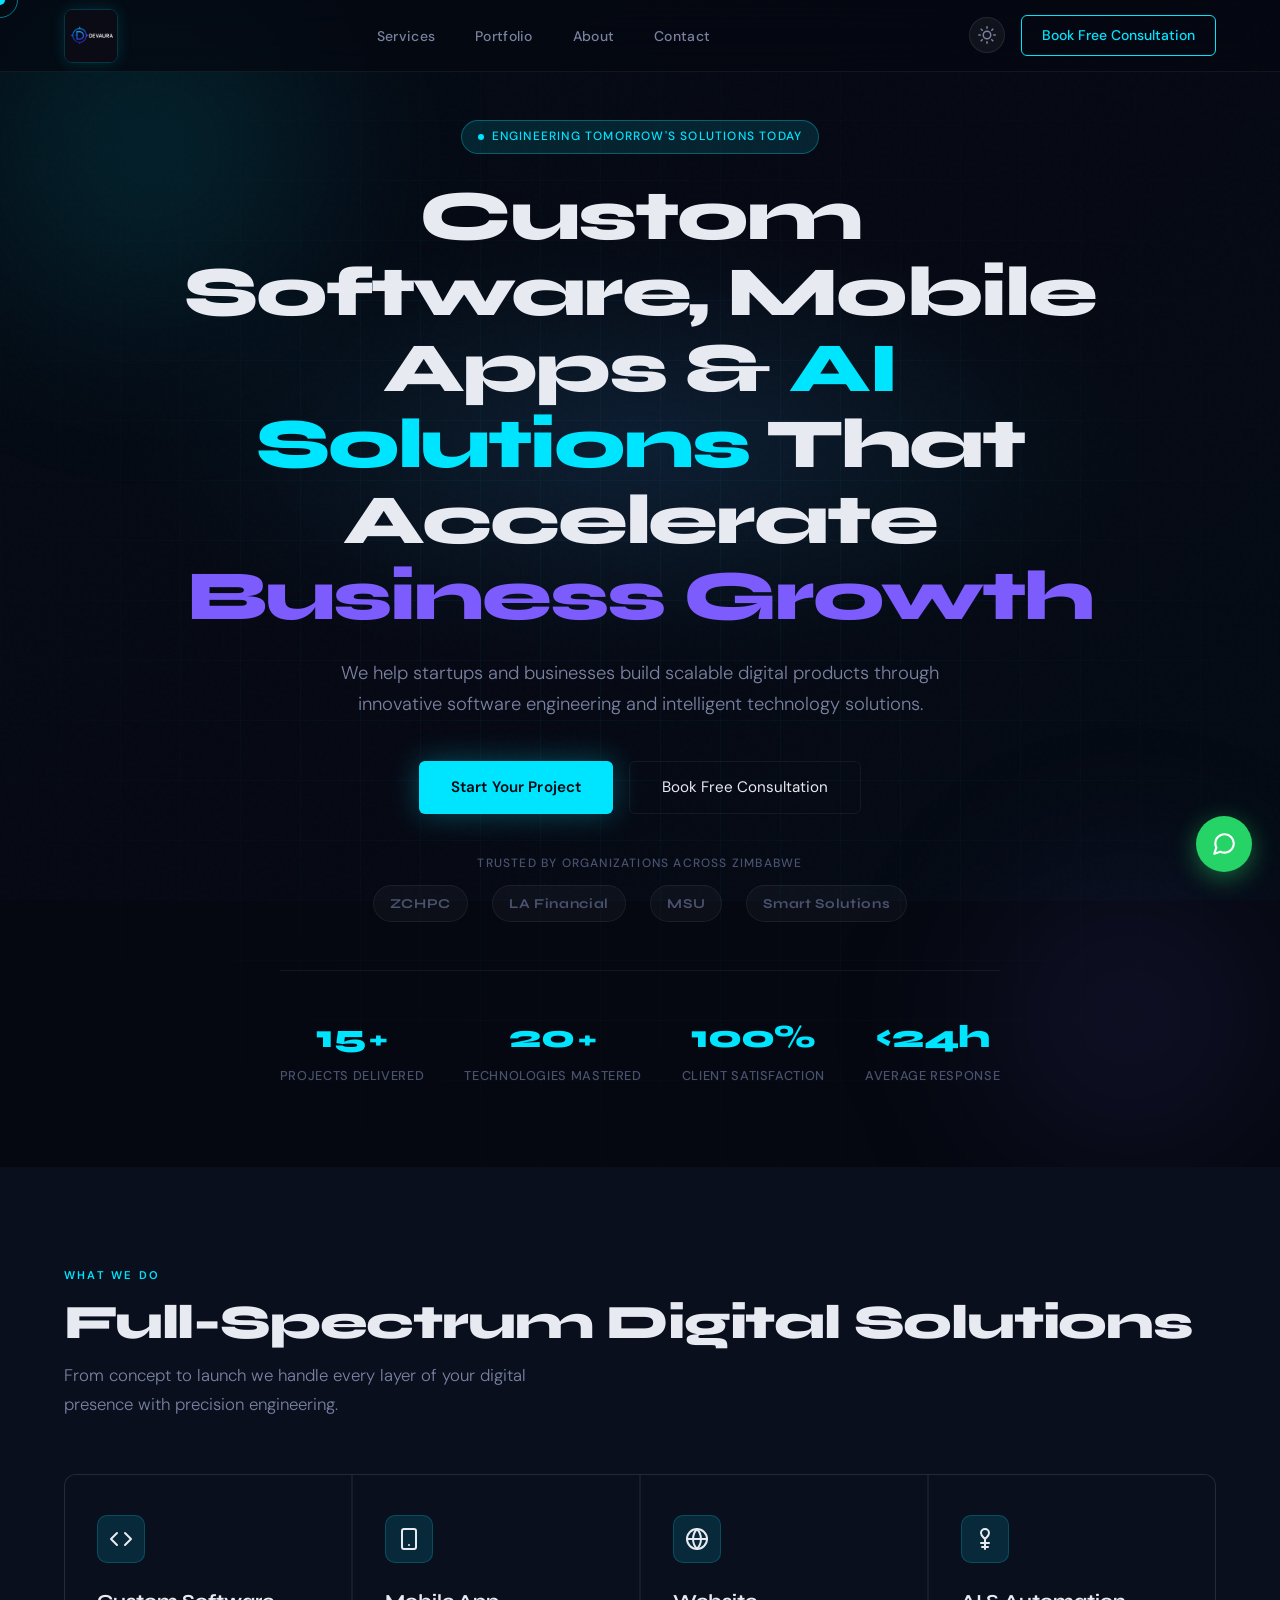
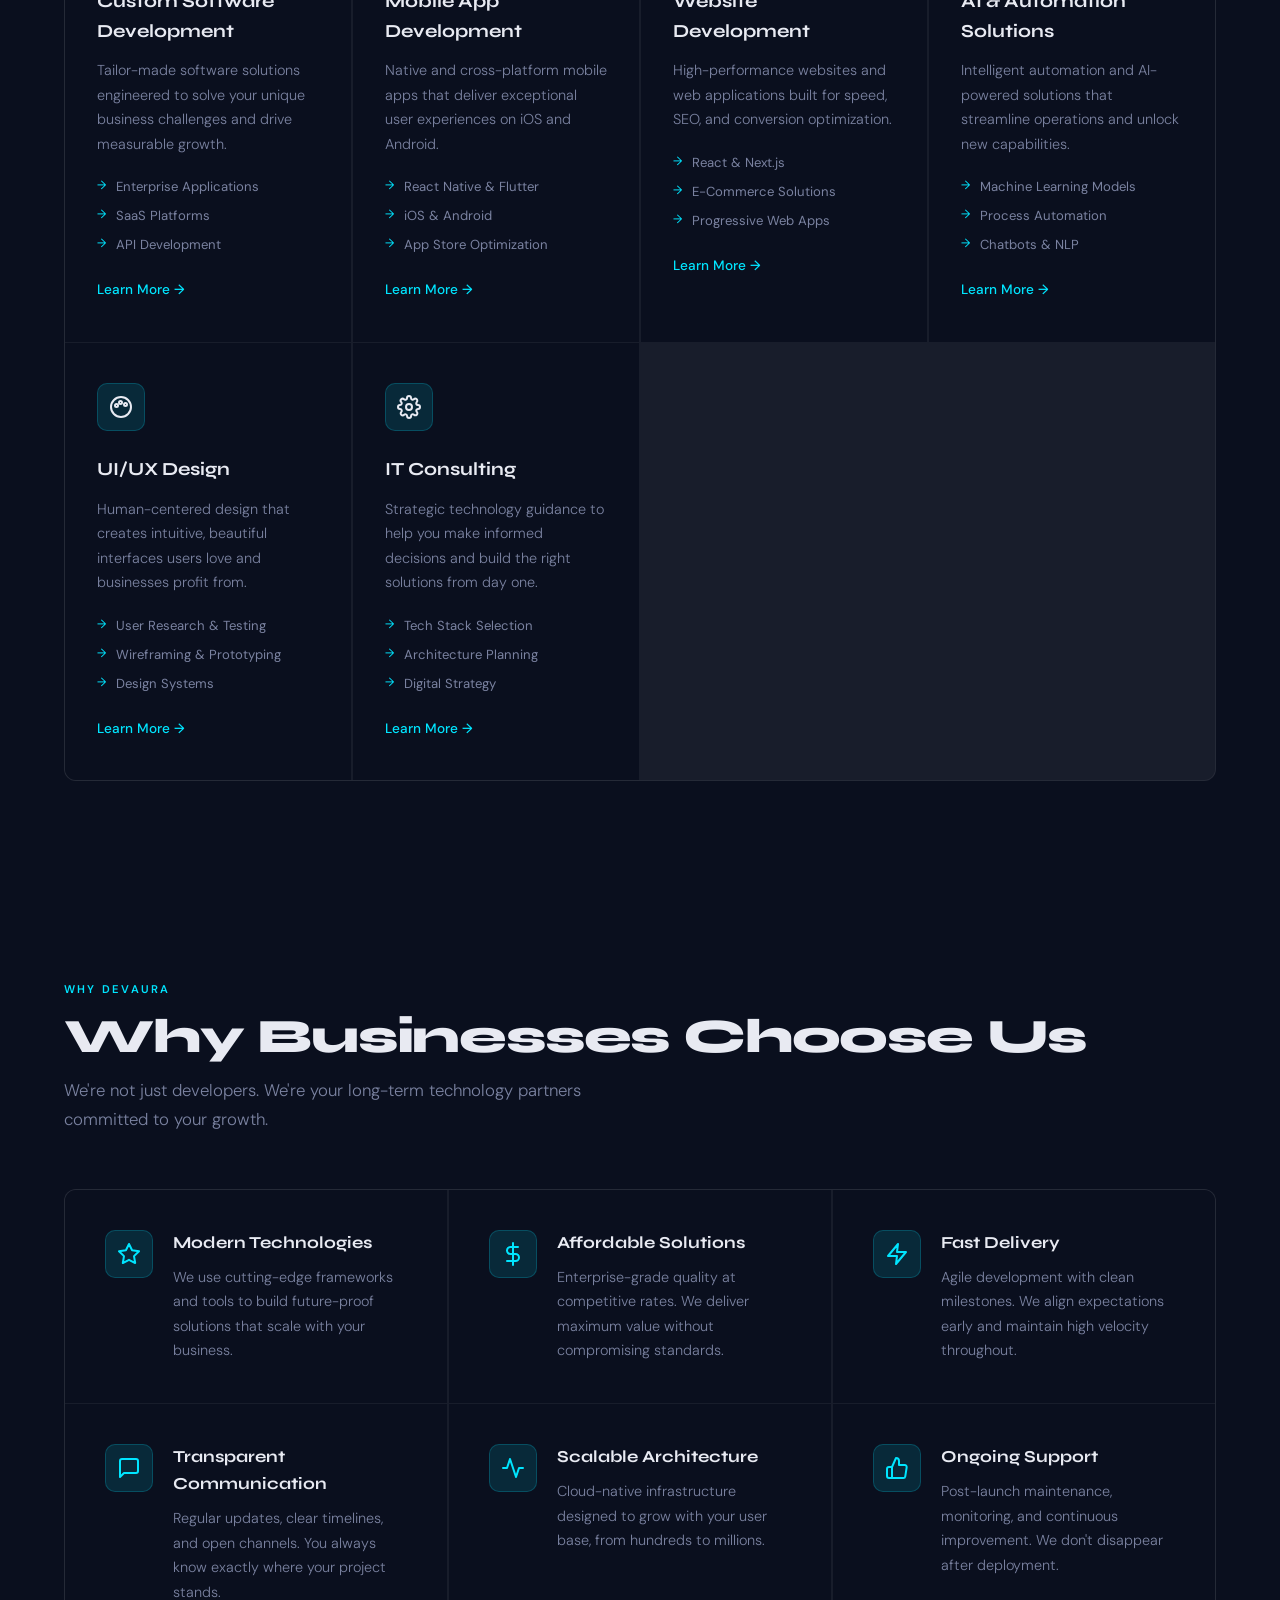
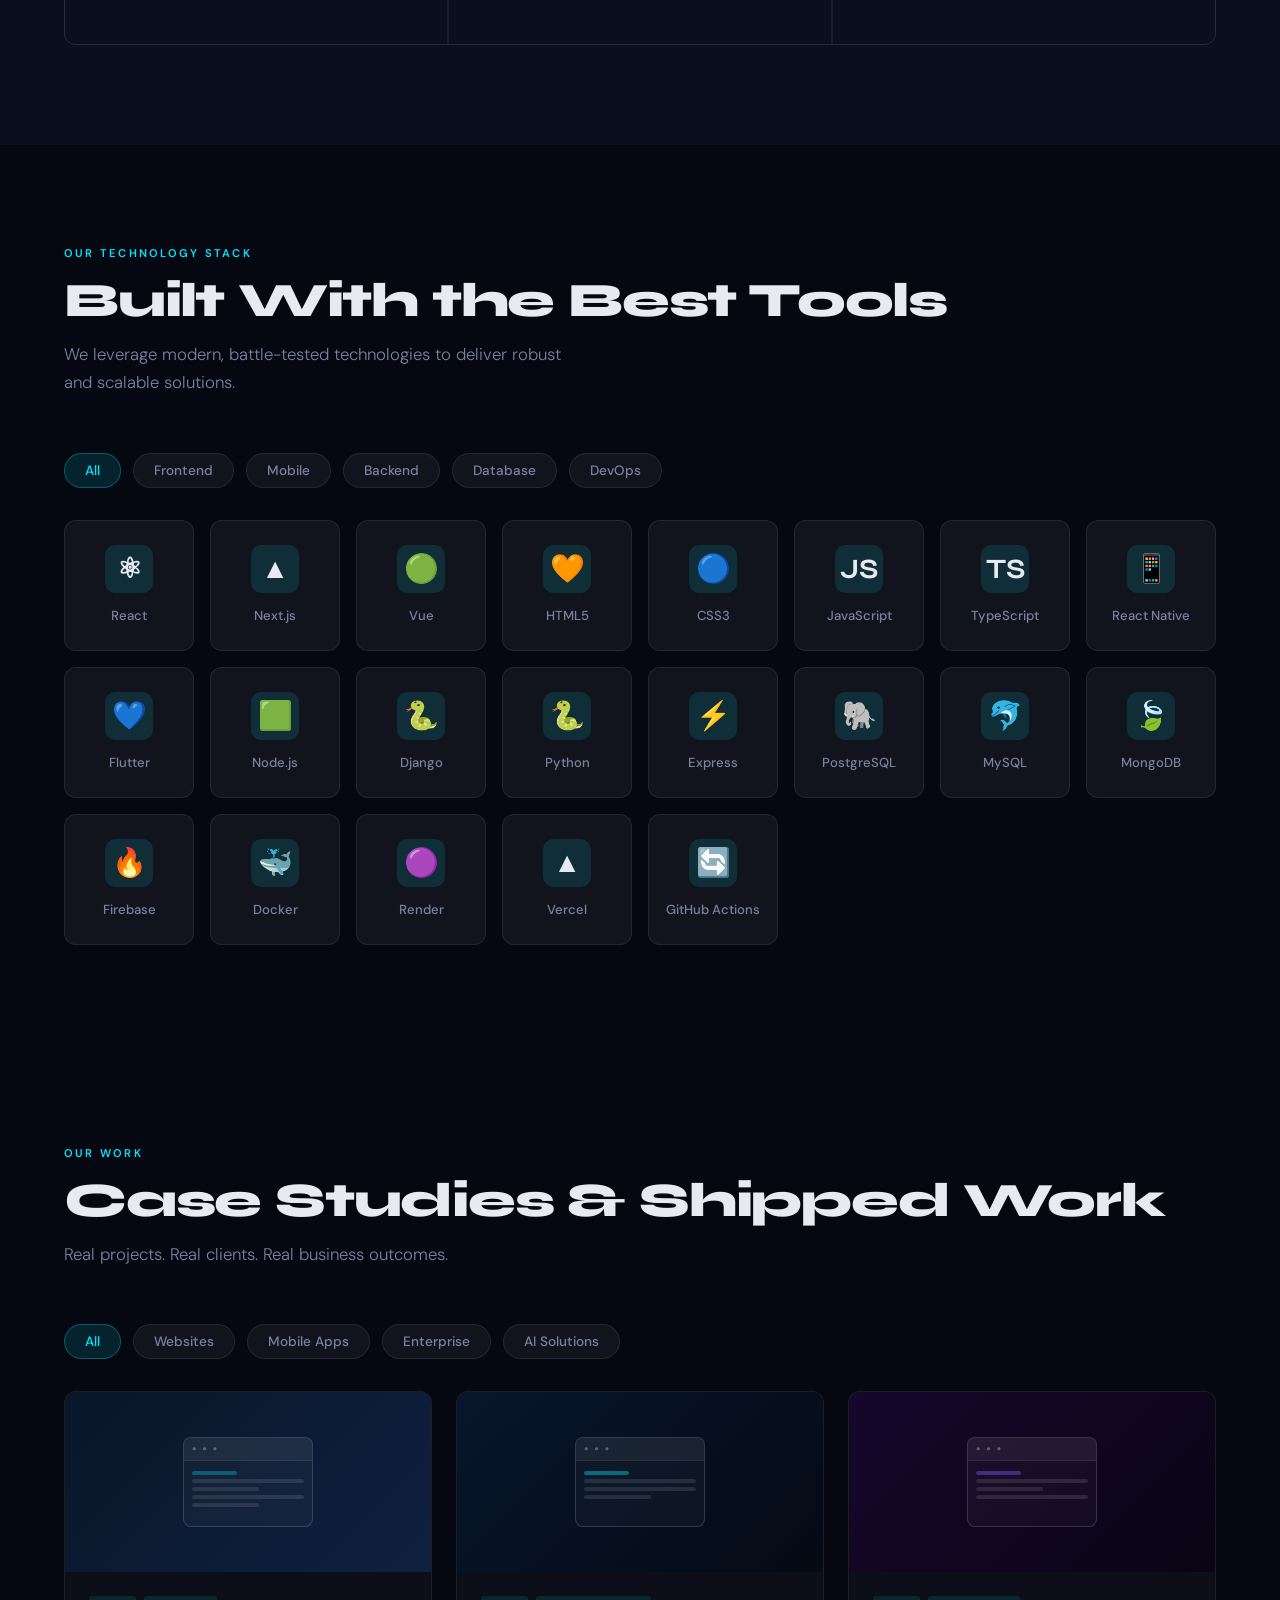
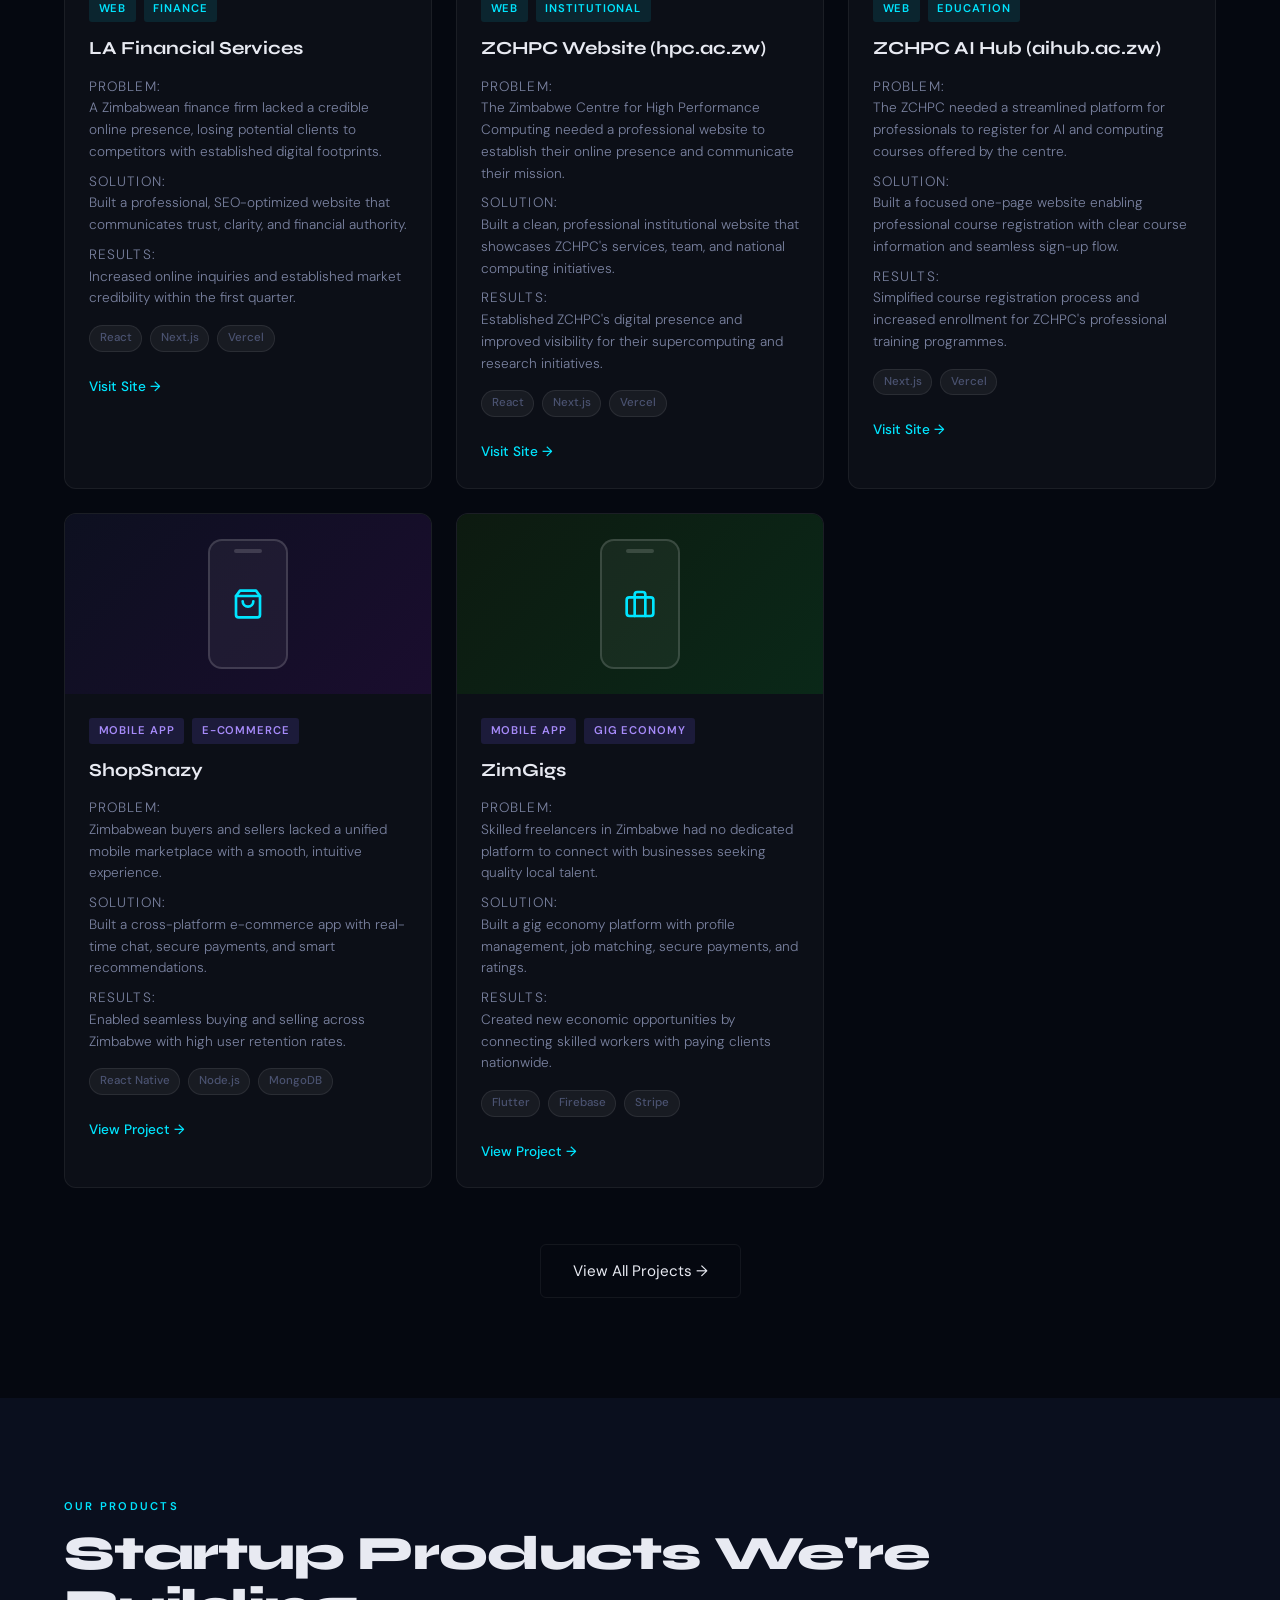
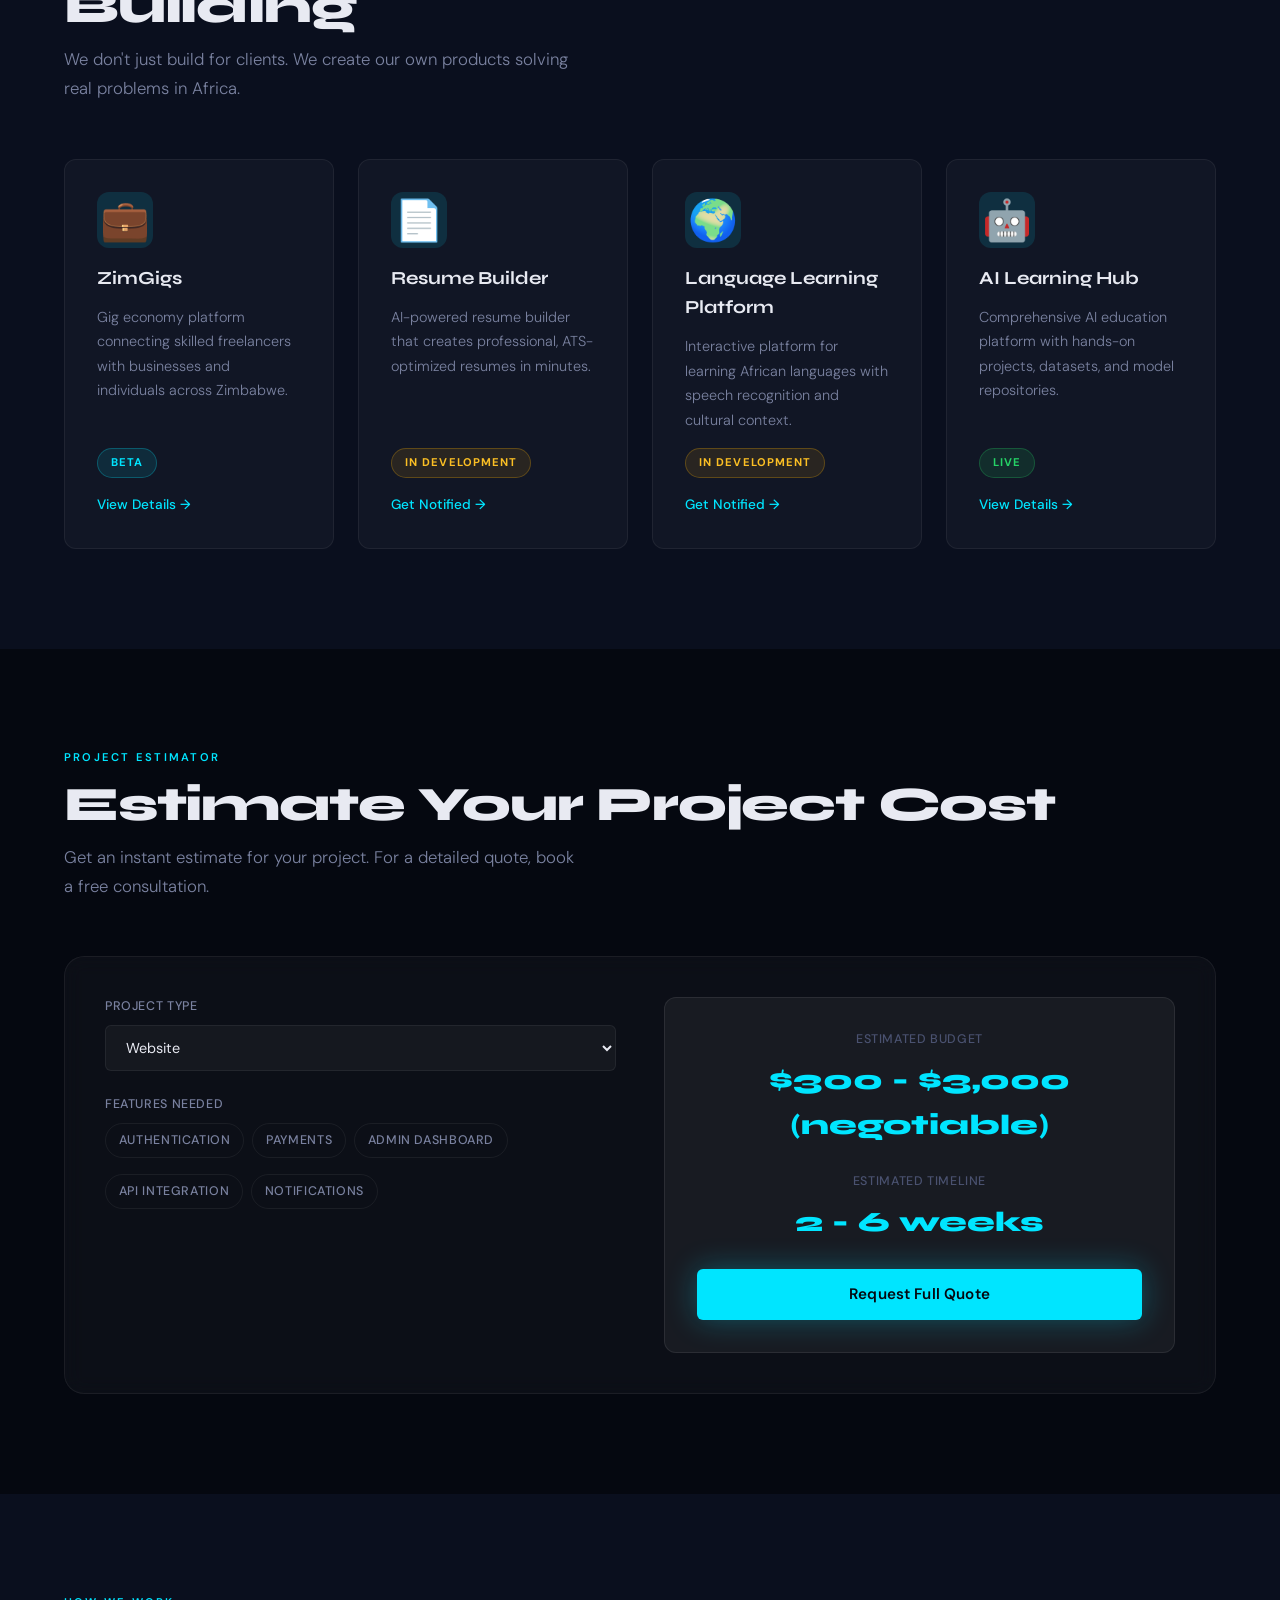
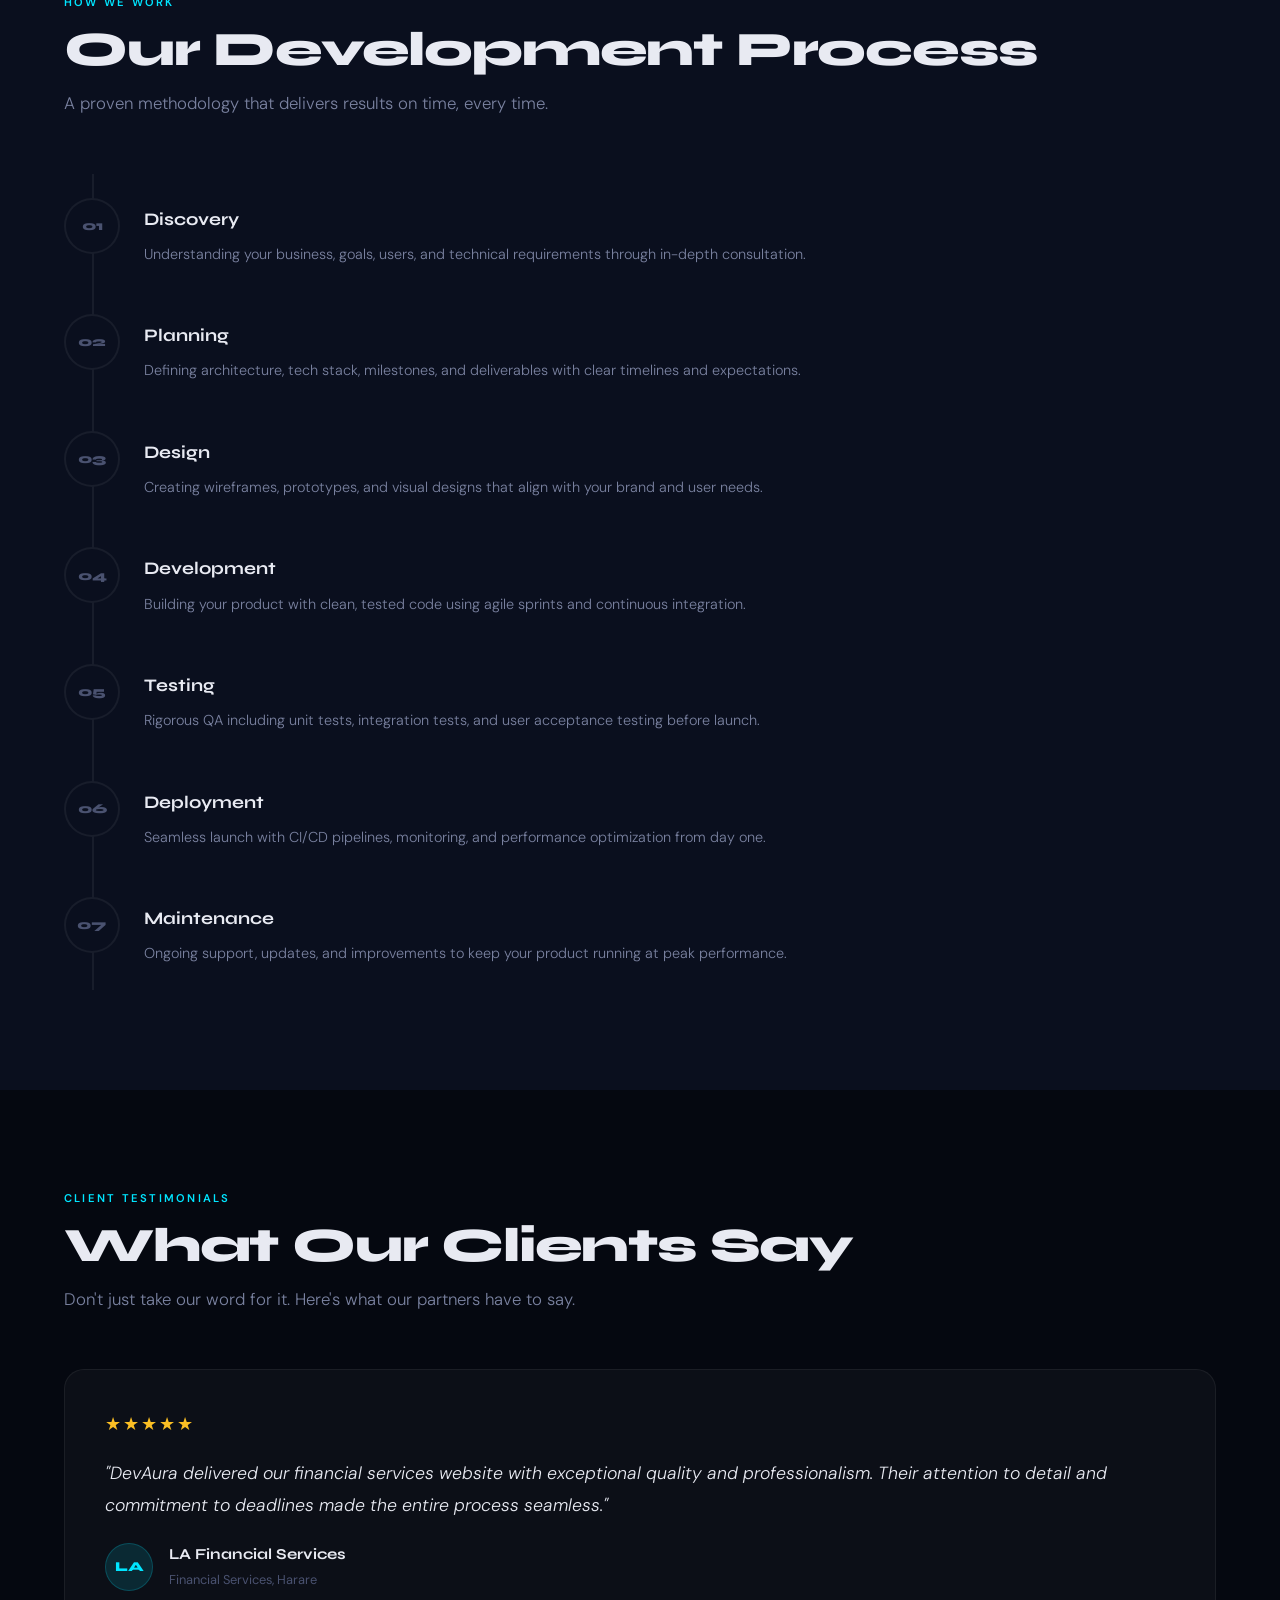
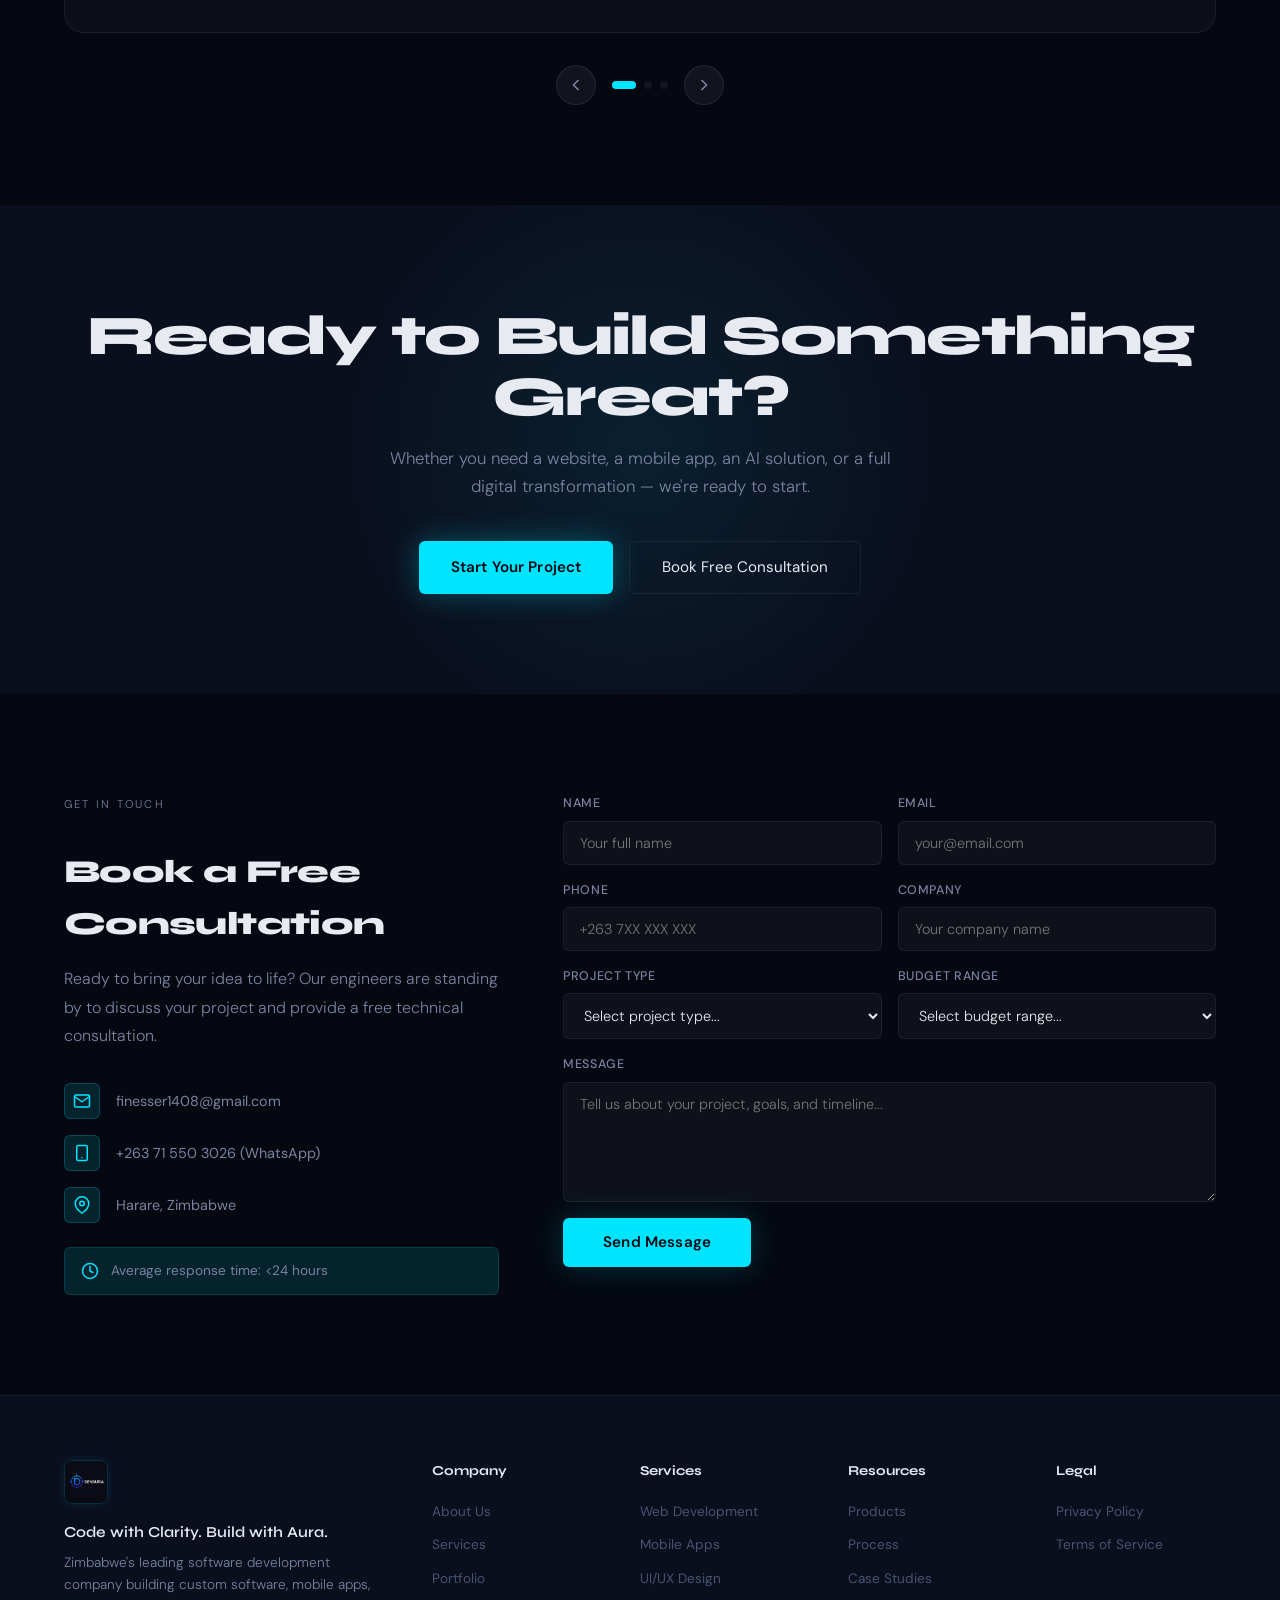
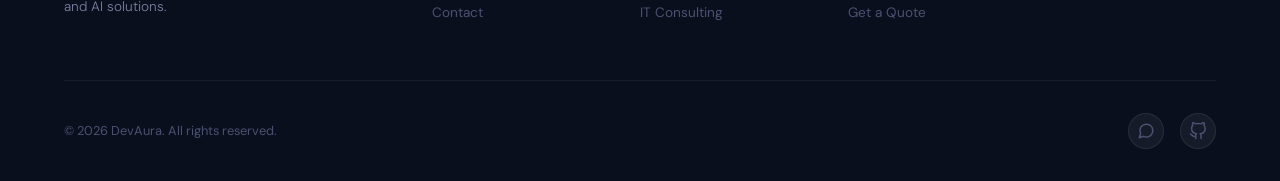
==== commit a0f734c8: "complete website redesign" ====
--- a/index.html
+++ b/index.html
@@ -5,9 +5,9 @@
   <meta charset="UTF-8">
   <meta name="viewport" content="width=device-width, initial-scale=1.0">
   <meta name="description"
-    content="DevAura is a Zimbabwean software development studio specializing in web development, mobile apps, graphics design, and software consulting. Based in Harare, we build premium digital solutions.">
+    content="DevAura is a leading software development company in Zimbabwe specializing in custom software, mobile apps, web development, AI solutions, and IT consulting. We help startups and businesses build scalable digital products.">
   <meta name="keywords"
-    content="DevAura, software development Zimbabwe, web development Harare, mobile app development Zimbabwe, graphics design, branding, software consulting, digital studio Zimbabwe">
+    content="Software Development Zimbabwe, Mobile App Development Zimbabwe, Web Development Zimbabwe, AI Solutions Zimbabwe, Software Company Zimbabwe, Custom Software Development, DevAura, Harare software company, IT Consulting Zimbabwe">
   <meta name="author" content="DevAura">
   <meta name="robots" content="index, follow">
   <meta name="theme-color" content="#050810">
@@ -15,23 +15,26 @@
 
   <!-- Open Graph / Facebook -->
   <meta property="og:type" content="website">
-  <meta property="og:title" content="DevAura - Premium Software Development Studio in Zimbabwe">
+  <meta property="og:title" content="DevAura - Custom Software, Mobile Apps & AI Solutions | Zimbabwe">
   <meta property="og:description"
-    content="Web development, mobile apps, graphics design, and software consulting. Based in Harare, Zimbabwe.">
+    content="We help startups and businesses build scalable digital products through innovative software engineering and intelligent technology solutions.">
   <meta property="og:image" content="https://dev-aura-weld.vercel.app/assets/logo.jpg">
   <meta property="og:url" content="https://dev-aura-weld.vercel.app/">
   <meta property="og:locale" content="en_ZW">
+  <meta property="og:site_name" content="DevAura">
 
   <!-- Twitter Card -->
   <meta name="twitter:card" content="summary_large_image">
-  <meta name="twitter:title" content="DevAura - Premium Software Development Studio in Zimbabwe">
+  <meta name="twitter:title" content="DevAura - Custom Software, Mobile Apps & AI Solutions | Zimbabwe">
   <meta name="twitter:description"
-    content="Web development, mobile apps, graphics design, and software consulting. Based in Harare, Zimbabwe.">
+    content="We help startups and businesses build scalable digital products through innovative software engineering.">
   <meta name="twitter:image" content="https://dev-aura-weld.vercel.app/assets/logo.jpg">
 
-  <title>DevAura - Software Development Studio | Web, Mobile, Branding | Harare, Zimbabwe</title>
+  <title>DevAura - Custom Software, Mobile Apps & AI Solutions That Accelerate Business Growth | Zimbabwe</title>
+  <link rel="preconnect" href="https://fonts.googleapis.com">
+  <link rel="preconnect" href="https://fonts.gstatic.com" crossorigin>
   <link
-    href="https://fonts.googleapis.com/css2?family=Syne:wght@400;600;700;800&family=DM+Sans:ital,wght@0,300;0,400;0,500;1,300&display=swap"
+    href="https://fonts.googleapis.com/css2?family=Syne:wght@400;600;700;800&family=DM+Sans:ital,opsz,wght@0,9..40,300;0,9..40,400;0,9..40,500;0,9..40,600;1,9..40,300&display=swap"
     rel="stylesheet">
   <link rel="icon" type="image/jpeg" href="assets/logo.jpg">
   <link rel="stylesheet" href="css/style.css">
@@ -40,12 +43,14 @@
   <script type="application/ld+json">
   {
     "@context": "https://schema.org",
-    "@type": "ProfessionalService",
+    "@type": "Organization",
     "name": "DevAura",
+    "alternateName": "Developer's Aura",
     "url": "https://dev-aura-weld.vercel.app/",
     "logo": "https://dev-aura-weld.vercel.app/assets/logo.jpg",
     "image": "https://dev-aura-weld.vercel.app/assets/logo.jpg",
-    "description": "DevAura is a Zimbabwean software development studio specializing in web development, mobile apps, graphics design, and software consulting. Based in Harare.",
+    "description": "DevAura is a leading software development company in Zimbabwe specializing in custom software, mobile apps, web development, AI solutions, and IT consulting.",
+    "slogan": "Code with Clarity. Build with Aura.",
     "address": {
       "@type": "PostalAddress",
       "addressLocality": "Harare",
@@ -55,29 +60,82 @@
       {
         "@type": "ContactPoint",
         "telephone": "+263715503026",
-        "contactType": "customer service"
+        "contactType": "customer service",
+        "availableLanguage": ["English"]
       },
       {
         "@type": "ContactPoint",
         "telephone": "+263781188863",
-        "contactType": "customer service"
+        "contactType": "sales",
+        "availableLanguage": ["English"]
       }
     ],
-    "sameAs": []
+    "sameAs": [],
+    "knowsAbout": ["Software Development", "Mobile App Development", "Web Development", "AI Solutions", "IT Consulting", "UI/UX Design"],
+    "areaServed": {
+      "@type": "Country",
+      "name": "Zimbabwe"
+    },
+    "hasOfferCatalog": {
+      "@type": "OfferCatalog",
+      "name": "Software Development Services",
+      "itemListElement": [
+        {
+          "@type": "Offer",
+          "itemOffered": {
+            "@type": "Service",
+            "name": "Custom Software Development"
+          }
+        },
+        {
+          "@type": "Offer",
+          "itemOffered": {
+            "@type": "Service",
+            "name": "Mobile App Development"
+          }
+        },
+        {
+          "@type": "Offer",
+          "itemOffered": {
+            "@type": "Service",
+            "name": "Website Development"
+          }
+        },
+        {
+          "@type": "Offer",
+          "itemOffered": {
+            "@type": "Service",
+            "name": "AI & Automation Solutions"
+          }
+        },
+        {
+          "@type": "Offer",
+          "itemOffered": {
+            "@type": "Service",
+            "name": "UI/UX Design"
+          }
+        },
+        {
+          "@type": "Offer",
+          "itemOffered": {
+            "@type": "Service",
+            "name": "IT Consulting"
+          }
+        }
+      ]
+    }
   }
   </script>
 </head>
 
-
 <body>
-
   <!-- Loading Screen -->
   <div class="loading-screen" id="loadingScreen">
     <div class="loading-content">
       <div class="spinner"></div>
       <div class="loading-text">
-        <span class="loading-line">Built With Precision</span>
-        <span class="loading-line">Powered By Innovation</span>
+        <span class="loading-line">Code with Clarity</span>
+        <span class="loading-line">Build with Aura</span>
       </div>
     </div>
   </div>
@@ -88,131 +146,345 @@
 
   <!-- NAV -->
   <nav>
-    <a href="index.html" class="logo"><img src="assets/logo.jpg" alt="DevAura Logo"></a>
+    <a href="index.html" class="logo"><img src="assets/logo.jpg" alt="DevAura Logo" width="54" height="54"></a>
     <ul class="nav-links" id="navLinks">
       <li><a href="services.html">Services</a></li>
       <li><a href="portfolio.html">Portfolio</a></li>
       <li><a href="about.html">About</a></li>
       <li><a href="contact.html">Contact</a></li>
     </ul>
-    <a href="contact.html" class="btn-quote">Get a Quote</a>
-    <div class="hamburger" id="hamburger" onclick="toggleNav()">
+    <div class="nav-actions">
+      <button class="theme-toggle" id="themeToggle" aria-label="Toggle dark/light mode">
+        <svg class="icon-sun" width="18" height="18" viewBox="0 0 24 24" fill="none" stroke="currentColor" stroke-width="2" stroke-linecap="round" stroke-linejoin="round"><circle cx="12" cy="12" r="5"/><line x1="12" y1="1" x2="12" y2="3"/><line x1="12" y1="21" x2="12" y2="23"/><line x1="4.22" y1="4.22" x2="5.64" y2="5.64"/><line x1="18.36" y1="18.36" x2="19.78" y2="19.78"/><line x1="1" y1="12" x2="3" y2="12"/><line x1="21" y1="12" x2="23" y2="12"/><line x1="4.22" y1="19.78" x2="5.64" y2="18.36"/><line x1="18.36" y1="5.64" x2="19.78" y2="4.22"/></svg>
+        <svg class="icon-moon" width="18" height="18" viewBox="0 0 24 24" fill="none" stroke="currentColor" stroke-width="2" stroke-linecap="round" stroke-linejoin="round"><path d="M21 12.79A9 9 0 1 1 11.21 3 7 7 0 0 0 21 12.79z"/></svg>
+      </button>
+      <a href="contact.html" class="btn-quote">Book Free Consultation</a>
+    </div>
+    <div class="hamburger" id="hamburger" onclick="toggleNav()" aria-label="Toggle navigation menu" role="button" tabindex="0">
       <span></span><span></span><span></span>
     </div>
   </nav>
 
   <!-- HERO -->
-  <section class="hero">
+  <section class="hero" aria-label="Hero section">
     <div class="hero-grid"></div>
     <div class="orb orb-1"></div>
     <div class="orb orb-2"></div>
 
-    <div class="hero-badge"><span class="dot"></span> Innovate | Elevate | Dominate</div>
-    <h1>We Build Software<br>That <span class="accent">Moves</span> You <span class="accent-v">Forward</span></h1>
-    <p class="hero-sub">More Than Code, It's Aura Of Innovation</p>
+    <div class="hero-badge"><span class="dot"></span> Engineering Tomorrow's Solutions Today</div>
+    <h1>Custom Software, Mobile Apps & <span class="accent">AI Solutions</span> That Accelerate <span class="accent-v">Business Growth</span></h1>
+    <p class="hero-sub">We help startups and businesses build scalable digital products through innovative software engineering and intelligent technology solutions.</p>
 
     <div class="hero-ctas">
-      <a href="portfolio.html" class="btn-primary">See Our Work</a>
-      <a href="contact.html" class="btn-secondary">Start a Project →</a>
+      <a href="contact.html" class="btn-primary">Start Your Project</a>
+      <a href="contact.html" class="btn-secondary">Book Free Consultation</a>
+    </div>
+
+    <div class="hero-trust">
+      <p class="trust-label">Trusted by organizations across Zimbabwe</p>
+      <div class="trust-logos">
+        <span class="trust-item">ZCHPC</span>
+        <span class="trust-item">LA Financial</span>
+        <span class="trust-item">MSU</span>
+        <span class="trust-item">Smart Solutions</span>
+      </div>
     </div>
 
     <div class="hero-stats">
       <div class="stat-item">
-        <span class="stat-num" data-target="3">0</span>
-        <span class="stat-label">Apps Launched</span>
+        <span class="stat-num" data-target="15">0</span>
+        <span class="stat-suffix">+</span>
+        <span class="stat-label">Projects Delivered</span>
       </div>
       <div class="stat-item">
-        <span class="stat-num" data-target="2">0</span>
-        <span class="stat-label">Websites Built</span>
+        <span class="stat-num" data-target="20">0</span>
+        <span class="stat-suffix">+</span>
+        <span class="stat-label">Technologies Mastered</span>
       </div>
       <div class="stat-item">
         <span class="stat-num">100%</span>
         <span class="stat-label">Client Satisfaction</span>
       </div>
       <div class="stat-item">
-        <span class="stat-num">End-to-End</span>
-        <span class="stat-label">Service</span>
-      </div>
-    </div>
-  </section>
-
-  <!-- SERVICES PREVIEW -->
-  <section class="services" id="services">
+        <span class="stat-num">&lt;24h</span>
+        <span class="stat-label">Average Response</span>
+      </div>
+    </div>
+  </section>
+
+  <!-- SERVICES -->
+  <section class="services" id="services" aria-label="Our services">
     <div class="section-head reveal">
       <p class="section-label">What We Do</p>
       <h2 class="section-title">Full-Spectrum Digital Solutions</h2>
-      <p class="section-sub">From concept to launch we handle every layer of your digital presence.</p>
+      <p class="section-sub">From concept to launch we handle every layer of your digital presence with precision engineering.</p>
     </div>
     <div class="services-grid reveal">
       <a href="web-development.html" class="service-card">
         <div class="service-icon">
-          <svg width="24" height="24" viewBox="0 0 24 24" fill="none" stroke="currentColor" stroke-width="2"
-            stroke-linecap="round" stroke-linejoin="round" style="color: var(--cyan);">
-            <circle cx="12" cy="12" r="10" />
-            <line x1="2" y1="12" x2="22" y2="12" />
-            <path d="M12 2a15.3 15.3 0 0 1 4 10 15.3 15.3 0 0 1-4 10 15.3 15.3 0 0 1-4-10 15.3 15.3 0 0 1 4-10z" />
-          </svg>
-        </div>
-        <h3>Web Development</h3>
-        <p>Custom websites and web applications built for performance, SEO, and real business impact. Featured
-          platforms: hpc.ac.zw, aihub.ac.zw, farmconnect.zchpc.ac.zw, and lafinancialservices.co.zw.</p>
-        <span class="service-arrow">Explore Details →</span>
+          <svg width="24" height="24" viewBox="0 0 24 24" fill="none" stroke="currentColor" stroke-width="2" stroke-linecap="round" stroke-linejoin="round"><polyline points="16 18 22 12 16 6"/><polyline points="8 6 2 12 8 18"/></svg>
+        </div>
+        <h3>Custom Software Development</h3>
+        <p>Tailor-made software solutions engineered to solve your unique business challenges and drive measurable growth.</p>
+        <ul class="service-features">
+          <li>Enterprise Applications</li>
+          <li>SaaS Platforms</li>
+          <li>API Development</li>
+        </ul>
+        <span class="service-arrow">Learn More →</span>
       </a>
       <a href="mobile-development.html" class="service-card">
         <div class="service-icon">
-          <svg width="24" height="24" viewBox="0 0 24 24" fill="none" stroke="currentColor" stroke-width="2"
-            stroke-linecap="round" stroke-linejoin="round" style="color: var(--cyan);">
-            <rect x="5" y="2" width="14" height="20" rx="2" ry="2" />
-            <line x1="12" y1="18" x2="12.01" y2="18" />
-          </svg>
+          <svg width="24" height="24" viewBox="0 0 24 24" fill="none" stroke="currentColor" stroke-width="2" stroke-linecap="round" stroke-linejoin="round"><rect x="5" y="2" width="14" height="20" rx="2" ry="2"/><line x1="12" y1="18" x2="12.01" y2="18"/></svg>
         </div>
         <h3>Mobile App Development</h3>
-        <p>Android and iOS apps that people actually use and love. From marketplaces to gig platforms, we build for
-          scale.</p>
-        <span class="service-arrow">Explore Details →</span>
+        <p>Native and cross-platform mobile apps that deliver exceptional user experiences on iOS and Android.</p>
+        <ul class="service-features">
+          <li>React Native & Flutter</li>
+          <li>iOS & Android</li>
+          <li>App Store Optimization</li>
+        </ul>
+        <span class="service-arrow">Learn More →</span>
+      </a>
+      <a href="web-development.html" class="service-card">
+        <div class="service-icon">
+          <svg width="24" height="24" viewBox="0 0 24 24" fill="none" stroke="currentColor" stroke-width="2" stroke-linecap="round" stroke-linejoin="round"><circle cx="12" cy="12" r="10"/><line x1="2" y1="12" x2="22" y2="12"/><path d="M12 2a15.3 15.3 0 0 1 4 10 15.3 15.3 0 0 1-4 10 15.3 15.3 0 0 1-4-10 15.3 15.3 0 0 1 4-10z"/></svg>
+        </div>
+        <h3>Website Development</h3>
+        <p>High-performance websites and web applications built for speed, SEO, and conversion optimization.</p>
+        <ul class="service-features">
+          <li>React & Next.js</li>
+          <li>E-Commerce Solutions</li>
+          <li>Progressive Web Apps</li>
+        </ul>
+        <span class="service-arrow">Learn More →</span>
+      </a>
+      <a href="services.html" class="service-card">
+        <div class="service-icon">
+          <svg width="24" height="24" viewBox="0 0 24 24" fill="none" stroke="currentColor" stroke-width="2" stroke-linecap="round" stroke-linejoin="round"><path d="M12 2a4 4 0 0 0-4 4c0 2 1 3 2.5 4.5L12 12l1.5-1.5C15 9 16 8 16 6a4 4 0 0 0-4-4z"/><path d="M12 12v10"/><path d="M8 16h8"/><path d="M9 20h6"/></svg>
+        </div>
+        <h3>AI & Automation Solutions</h3>
+        <p>Intelligent automation and AI-powered solutions that streamline operations and unlock new capabilities.</p>
+        <ul class="service-features">
+          <li>Machine Learning Models</li>
+          <li>Process Automation</li>
+          <li>Chatbots & NLP</li>
+        </ul>
+        <span class="service-arrow">Learn More →</span>
       </a>
       <a href="graphics-design.html" class="service-card">
         <div class="service-icon">
-          <svg width="24" height="24" viewBox="0 0 24 24" fill="none" stroke="currentColor" stroke-width="2"
-            stroke-linecap="round" stroke-linejoin="round" style="color: var(--cyan);">
-            <path d="M12 22C17.52 22 22 17.52 22 12S17.52 2 12 2 2 6.48 2 12s4.48 10 10 10z" />
-            <circle cx="7.5" cy="10.5" r="1.5" />
-            <circle cx="11.5" cy="7.5" r="1.5" />
-            <circle cx="16.5" cy="9.5" r="1.5" />
-          </svg>
-        </div>
-        <h3>Graphics & Branding</h3>
-        <p>Logos, UI design, brand identities, and marketing materials that make your business look unmistakably
-          premium.</p>
-        <span class="service-arrow">Explore Details →</span>
+          <svg width="24" height="24" viewBox="0 0 24 24" fill="none" stroke="currentColor" stroke-width="2" stroke-linecap="round" stroke-linejoin="round"><path d="M12 22C17.52 22 22 17.52 22 12S17.52 2 12 2 2 6.48 2 12s4.48 10 10 10z"/><circle cx="7.5" cy="10.5" r="1.5"/><circle cx="11.5" cy="7.5" r="1.5"/><circle cx="16.5" cy="9.5" r="1.5"/></svg>
+        </div>
+        <h3>UI/UX Design</h3>
+        <p>Human-centered design that creates intuitive, beautiful interfaces users love and businesses profit from.</p>
+        <ul class="service-features">
+          <li>User Research & Testing</li>
+          <li>Wireframing & Prototyping</li>
+          <li>Design Systems</li>
+        </ul>
+        <span class="service-arrow">Learn More →</span>
       </a>
       <a href="software-consulting.html" class="service-card">
         <div class="service-icon">
-          <svg width="24" height="24" viewBox="0 0 24 24" fill="none" stroke="currentColor" stroke-width="2"
-            stroke-linecap="round" stroke-linejoin="round" style="color: var(--cyan);">
-            <circle cx="12" cy="12" r="3" />
-            <path
-              d="M19.4 15a1.65 1.65 0 0 0 .33 1.82l.06.06a2 2 0 1 1-2.83 2.83l-.06-.06a1.65 1.65 0 0 0-1.82-.33 1.65 1.65 0 0 0-1 1.51V21a2 2 0 0 1-4 0v-.09A1.65 1.65 0 0 0 9 19.4a1.65 1.65 0 0 0-1.82.33l-.06.06a2 2 0 1 1-2.83-2.83l.06-.06a1.65 1.65 0 0 0 .33-1.82 1.65 1.65 0 0 0-1.51-1H3a2 2 0 0 1 0-4h.09A1.65 1.65 0 0 0 4.6 9a1.65 1.65 0 0 0-.33-1.82l-.06-.06a2 2 0 1 1 2.83-2.83l.06.06a1.65 1.65 0 0 0 1.82.33H9a1.65 1.65 0 0 0 1-1.51V3a2 2 0 0 1 4 0v.09a1.65 1.65 0 0 0 1 1.51 1.65 1.65 0 0 0 1.82-.33l.06-.06a2 2 0 1 1 2.83 2.83l-.06.06a1.65 1.65 0 0 0-.33 1.82V9a1.65 1.65 0 0 0 1.51 1H21a2 2 0 0 1 0 4h-.09a1.65 1.65 0 0 0-1.51 1z" />
-          </svg>
-        </div>
-        <h3>Software Consulting</h3>
-        <p>Not sure where to start? We help businesses map out the right tech strategy and choose solutions that
-          actually fit their needs.</p>
-        <span class="service-arrow">Explore Details →</span>
+          <svg width="24" height="24" viewBox="0 0 24 24" fill="none" stroke="currentColor" stroke-width="2" stroke-linecap="round" stroke-linejoin="round"><circle cx="12" cy="12" r="3"/><path d="M19.4 15a1.65 1.65 0 0 0 .33 1.82l.06.06a2 2 0 1 1-2.83 2.83l-.06-.06a1.65 1.65 0 0 0-1.82-.33 1.65 1.65 0 0 0-1 1.51V21a2 2 0 0 1-4 0v-.09A1.65 1.65 0 0 0 9 19.4a1.65 1.65 0 0 0-1.82.33l-.06.06a2 2 0 1 1-2.83-2.83l.06-.06a1.65 1.65 0 0 0 .33-1.82 1.65 1.65 0 0 0-1.51-1H3a2 2 0 0 1 0-4h.09A1.65 1.65 0 0 0 4.6 9a1.65 1.65 0 0 0-.33-1.82l-.06-.06a2 2 0 1 1 2.83-2.83l.06.06a1.65 1.65 0 0 0 1.82.33H9a1.65 1.65 0 0 0 1-1.51V3a2 2 0 0 1 4 0v.09a1.65 1.65 0 0 0 1 1.51 1.65 1.65 0 0 0 1.82-.33l.06-.06a2 2 0 1 1 2.83 2.83l-.06.06a1.65 1.65 0 0 0-.33 1.82V9a1.65 1.65 0 0 0 1.51 1H21a2 2 0 0 1 0 4h-.09a1.65 1.65 0 0 0-1.51 1z"/></svg>
+        </div>
+        <h3>IT Consulting</h3>
+        <p>Strategic technology guidance to help you make informed decisions and build the right solutions from day one.</p>
+        <ul class="service-features">
+          <li>Tech Stack Selection</li>
+          <li>Architecture Planning</li>
+          <li>Digital Strategy</li>
+        </ul>
+        <span class="service-arrow">Learn More →</span>
       </a>
     </div>
   </section>
 
-  <!-- PORTFOLIO PREVIEW -->
-  <section class="portfolio" id="portfolio">
+  <!-- WHY CHOOSE DEVAURA -->
+  <section class="why" id="why" aria-label="Why choose DevAura">
+    <div class="section-head reveal">
+      <p class="section-label">Why DevAura</p>
+      <h2 class="section-title">Why Businesses Choose Us</h2>
+      <p class="section-sub">We're not just developers. We're your long-term technology partners committed to your growth.</p>
+    </div>
+    <div class="why-grid reveal">
+      <div class="why-item">
+        <div class="why-icon">
+          <svg width="24" height="24" viewBox="0 0 24 24" fill="none" stroke="currentColor" stroke-width="2" stroke-linecap="round" stroke-linejoin="round"><polygon points="12 2 15.09 8.26 22 9.27 17 14.14 18.18 21.02 12 17.77 5.82 21.02 7 14.14 2 9.27 8.91 8.26 12 2"/></svg>
+        </div>
+        <div class="why-text">
+          <h3>Modern Technologies</h3>
+          <p>We use cutting-edge frameworks and tools to build future-proof solutions that scale with your business.</p>
+        </div>
+      </div>
+      <div class="why-item">
+        <div class="why-icon">
+          <svg width="24" height="24" viewBox="0 0 24 24" fill="none" stroke="currentColor" stroke-width="2" stroke-linecap="round" stroke-linejoin="round"><line x1="12" y1="1" x2="12" y2="23"/><path d="M17 5H9.5a3.5 3.5 0 0 0 0 7h5a3.5 3.5 0 0 1 0 7H6"/></svg>
+        </div>
+        <div class="why-text">
+          <h3>Affordable Solutions</h3>
+          <p>Enterprise-grade quality at competitive rates. We deliver maximum value without compromising standards.</p>
+        </div>
+      </div>
+      <div class="why-item">
+        <div class="why-icon">
+          <svg width="24" height="24" viewBox="0 0 24 24" fill="none" stroke="currentColor" stroke-width="2" stroke-linecap="round" stroke-linejoin="round"><polygon points="13 2 3 14 12 14 11 22 21 10 12 10 13 2"/></svg>
+        </div>
+        <div class="why-text">
+          <h3>Fast Delivery</h3>
+          <p>Agile development with clean milestones. We align expectations early and maintain high velocity throughout.</p>
+        </div>
+      </div>
+      <div class="why-item">
+        <div class="why-icon">
+          <svg width="24" height="24" viewBox="0 0 24 24" fill="none" stroke="currentColor" stroke-width="2" stroke-linecap="round" stroke-linejoin="round"><path d="M21 15a2 2 0 0 1-2 2H7l-4 4V5a2 2 0 0 1 2-2h14a2 2 0 0 1 2 2z"/></svg>
+        </div>
+        <div class="why-text">
+          <h3>Transparent Communication</h3>
+          <p>Regular updates, clear timelines, and open channels. You always know exactly where your project stands.</p>
+        </div>
+      </div>
+      <div class="why-item">
+        <div class="why-icon">
+          <svg width="24" height="24" viewBox="0 0 24 24" fill="none" stroke="currentColor" stroke-width="2" stroke-linecap="round" stroke-linejoin="round"><polyline points="22 12 18 12 15 21 9 3 6 12 2 12"/></svg>
+        </div>
+        <div class="why-text">
+          <h3>Scalable Architecture</h3>
+          <p>Cloud-native infrastructure designed to grow with your user base, from hundreds to millions.</p>
+        </div>
+      </div>
+      <div class="why-item">
+        <div class="why-icon">
+          <svg width="24" height="24" viewBox="0 0 24 24" fill="none" stroke="currentColor" stroke-width="2" stroke-linecap="round" stroke-linejoin="round"><path d="M14 9V5a3 3 0 0 0-3-3l-4 9v11h11.28a2 2 0 0 0 2-1.7l1.38-9a2 2 0 0 0-2-2.3zM7 22H4a2 2 0 0 1-2-2v-7a2 2 0 0 1 2-2h3"/></svg>
+        </div>
+        <div class="why-text">
+          <h3>Ongoing Support</h3>
+          <p>Post-launch maintenance, monitoring, and continuous improvement. We don't disappear after deployment.</p>
+        </div>
+      </div>
+    </div>
+  </section>
+
+  <!-- TECH STACK -->
+  <section class="tech-stack" id="tech" aria-label="Technology stack">
+    <div class="section-head reveal">
+      <p class="section-label">Our Technology Stack</p>
+      <h2 class="section-title">Built With the Best Tools</h2>
+      <p class="section-sub">We leverage modern, battle-tested technologies to deliver robust and scalable solutions.</p>
+    </div>
+    <div class="tech-filters reveal">
+      <button class="tech-filter active" data-filter="all">All</button>
+      <button class="tech-filter" data-filter="frontend">Frontend</button>
+      <button class="tech-filter" data-filter="mobile">Mobile</button>
+      <button class="tech-filter" data-filter="backend">Backend</button>
+      <button class="tech-filter" data-filter="database">Database</button>
+      <button class="tech-filter" data-filter="devops">DevOps</button>
+    </div>
+    <div class="tech-grid reveal">
+      <div class="tech-card" data-category="frontend">
+        <div class="tech-logo">⚛</div>
+        <span class="tech-name">React</span>
+      </div>
+      <div class="tech-card" data-category="frontend">
+        <div class="tech-logo">▲</div>
+        <span class="tech-name">Next.js</span>
+      </div>
+      <div class="tech-card" data-category="frontend">
+        <div class="tech-logo">🟢</div>
+        <span class="tech-name">Vue</span>
+      </div>
+      <div class="tech-card" data-category="frontend">
+        <div class="tech-logo">🧡</div>
+        <span class="tech-name">HTML5</span>
+      </div>
+      <div class="tech-card" data-category="frontend">
+        <div class="tech-logo">🔵</div>
+        <span class="tech-name">CSS3</span>
+      </div>
+      <div class="tech-card" data-category="frontend">
+        <div class="tech-logo">JS</div>
+        <span class="tech-name">JavaScript</span>
+      </div>
+      <div class="tech-card" data-category="frontend">
+        <div class="tech-logo">TS</div>
+        <span class="tech-name">TypeScript</span>
+      </div>
+      <div class="tech-card" data-category="mobile">
+        <div class="tech-logo">📱</div>
+        <span class="tech-name">React Native</span>
+      </div>
+      <div class="tech-card" data-category="mobile">
+        <div class="tech-logo">💙</div>
+        <span class="tech-name">Flutter</span>
+      </div>
+      <div class="tech-card" data-category="backend">
+        <div class="tech-logo">🟩</div>
+        <span class="tech-name">Node.js</span>
+      </div>
+      <div class="tech-card" data-category="backend">
+        <div class="tech-logo">🐍</div>
+        <span class="tech-name">Django</span>
+      </div>
+      <div class="tech-card" data-category="backend">
+        <div class="tech-logo">🐍</div>
+        <span class="tech-name">Python</span>
+      </div>
+      <div class="tech-card" data-category="backend">
+        <div class="tech-logo">⚡</div>
+        <span class="tech-name">Express</span>
+      </div>
+      <div class="tech-card" data-category="database">
+        <div class="tech-logo">🐘</div>
+        <span class="tech-name">PostgreSQL</span>
+      </div>
+      <div class="tech-card" data-category="database">
+        <div class="tech-logo">🐬</div>
+        <span class="tech-name">MySQL</span>
+      </div>
+      <div class="tech-card" data-category="database">
+        <div class="tech-logo">🍃</div>
+        <span class="tech-name">MongoDB</span>
+      </div>
+      <div class="tech-card" data-category="database">
+        <div class="tech-logo">🔥</div>
+        <span class="tech-name">Firebase</span>
+      </div>
+      <div class="tech-card" data-category="devops">
+        <div class="tech-logo">🐳</div>
+        <span class="tech-name">Docker</span>
+      </div>
+      <div class="tech-card" data-category="devops">
+        <div class="tech-logo">🟣</div>
+        <span class="tech-name">Render</span>
+      </div>
+      <div class="tech-card" data-category="devops">
+        <div class="tech-logo">▲</div>
+        <span class="tech-name">Vercel</span>
+      </div>
+      <div class="tech-card" data-category="devops">
+        <div class="tech-logo">🔄</div>
+        <span class="tech-name">GitHub Actions</span>
+      </div>
+    </div>
+  </section>
+
+  <!-- PORTFOLIO & CASE STUDIES -->
+  <section class="portfolio" id="portfolio" aria-label="Portfolio and case studies">
     <div class="section-head reveal">
       <p class="section-label">Our Work</p>
-      <h2 class="section-title">Products We've Shipped</h2>
-      <p class="section-sub">Real projects. Real clients. Real results</p>
-    </div>
-    <div class="portfolio-grid">
-
-      <div class="project-card reveal">
+      <h2 class="section-title">Case Studies & Shipped Work</h2>
+      <p class="section-sub">Real projects. Real clients. Real business outcomes.</p>
+    </div>
+    <div class="portfolio-filters reveal">
+      <button class="portfolio-filter active" data-filter="all">All</button>
+      <button class="portfolio-filter" data-filter="websites">Websites</button>
+      <button class="portfolio-filter" data-filter="mobile">Mobile Apps</button>
+      <button class="portfolio-filter" data-filter="enterprise">Enterprise</button>
+      <button class="portfolio-filter" data-filter="ai">AI Solutions</button>
+    </div>
+    <div class="portfolio-grid reveal">
+      <div class="project-card" data-category="websites">
         <div class="project-thumb web">
           <div class="mock-browser">
             <div class="mock-browser-content">
@@ -227,127 +499,402 @@
         <div class="project-info">
           <div class="project-tags"><span class="tag tag-web">Web</span><span class="tag tag-web">Finance</span></div>
           <h3>LA Financial Services</h3>
-          <p>A professional financial services website delivering trust, clarity and strong online presence to a
-            Zimbabwean finance firm.</p>
-          <a href="https://lafinancialservices.co.zw" target="_blank" class="project-link">Visit Site →</a>
-        </div>
-      </div>
-
-      <div class="project-card reveal">
+          <div class="case-study">
+            <p class="case-label">Problem:</p>
+            <p>A Zimbabwean finance firm lacked a credible online presence, losing potential clients to competitors with established digital footprints.</p>
+            <p class="case-label">Solution:</p>
+            <p>Built a professional, SEO-optimized website that communicates trust, clarity, and financial authority.</p>
+            <p class="case-label">Results:</p>
+            <p>Increased online inquiries and established market credibility within the first quarter.</p>
+          </div>
+          <div class="project-tech"><span>React</span><span>Next.js</span><span>Vercel</span></div>
+          <a href="https://lafinancialservices.co.zw" target="_blank" rel="noopener noreferrer" class="project-link">Visit Site →</a>
+        </div>
+      </div>
+
+      <div class="project-card" data-category="enterprise">
+        <div class="project-thumb web" style="background: linear-gradient(135deg, #07162c, #050a14);">
+          <div class="mock-browser">
+            <div class="mock-browser-content">
+              <div class="mock-line accent" style="background: rgba(0, 229, 255, 0.4);"></div>
+              <div class="mock-line"></div>
+              <div class="mock-line"></div>
+              <div class="mock-line short"></div>
+            </div>
+          </div>
+        </div>
+        <div class="project-info">
+          <div class="project-tags"><span class="tag tag-web">Web</span><span class="tag tag-web">Institutional</span></div>
+          <h3>ZCHPC Website (hpc.ac.zw)</h3>
+          <div class="case-study">
+            <p class="case-label">Problem:</p>
+            <p>The Zimbabwe Centre for High Performance Computing needed a professional website to establish their online presence and communicate their mission.</p>
+            <p class="case-label">Solution:</p>
+            <p>Built a clean, professional institutional website that showcases ZCHPC's services, team, and national computing initiatives.</p>
+            <p class="case-label">Results:</p>
+            <p>Established ZCHPC's digital presence and improved visibility for their supercomputing and research initiatives.</p>
+          </div>
+          <div class="project-tech"><span>React</span><span>Next.js</span><span>Vercel</span></div>
+          <a href="https://hpc.ac.zw" target="_blank" rel="noopener noreferrer" class="project-link">Visit Site →</a>
+        </div>
+      </div>
+
+      <div class="project-card" data-category="ai">
+        <div class="project-thumb web" style="background: linear-gradient(135deg, #16072c, #0a0514);">
+          <div class="mock-browser">
+            <div class="mock-browser-content">
+              <div class="mock-line accent" style="background: rgba(124,92,252,0.4);"></div>
+              <div class="mock-line"></div>
+              <div class="mock-line short"></div>
+              <div class="mock-line"></div>
+            </div>
+          </div>
+        </div>
+        <div class="project-info">
+          <div class="project-tags"><span class="tag tag-web">Web</span><span class="tag tag-web">Education</span></div>
+          <h3>ZCHPC AI Hub (aihub.ac.zw)</h3>
+          <div class="case-study">
+            <p class="case-label">Problem:</p>
+            <p>The ZCHPC needed a streamlined platform for professionals to register for AI and computing courses offered by the centre.</p>
+            <p class="case-label">Solution:</p>
+            <p>Built a focused one-page website enabling professional course registration with clear course information and seamless sign-up flow.</p>
+            <p class="case-label">Results:</p>
+            <p>Simplified course registration process and increased enrollment for ZCHPC's professional training programmes.</p>
+          </div>
+          <div class="project-tech"><span>Next.js</span><span>Vercel</span></div>
+          <a href="https://aihub.ac.zw" target="_blank" rel="noopener noreferrer" class="project-link">Visit Site →</a>
+        </div>
+      </div>
+
+      <div class="project-card" data-category="mobile">
         <div class="project-thumb mobile-1">
           <div class="mock-phone">
-            <svg width="32" height="32" viewBox="0 0 24 24" fill="none" stroke="currentColor" stroke-width="2"
-              stroke-linecap="round" stroke-linejoin="round" style="color: var(--cyan);">
-              <path d="M6 2L3 6v14a2 2 0 0 0 2 2h14a2 2 0 0 0 2-2V6l-3-4z" />
-              <line x1="3" y1="6" x2="21" y2="6" />
-              <path d="M16 10a4 4 0 0 1-8 0" />
-            </svg>
+            <svg width="32" height="32" viewBox="0 0 24 24" fill="none" stroke="currentColor" stroke-width="2" stroke-linecap="round" stroke-linejoin="round" style="color: var(--cyan);"><path d="M6 2L3 6v14a2 2 0 0 0 2 2h14a2 2 0 0 0 2-2V6l-3-4z"/><line x1="3" y1="6" x2="21" y2="6"/><path d="M16 10a4 4 0 0 1-8 0"/></svg>
           </div>
         </div>
         <div class="project-info">
-          <div class="project-tags"><span class="tag tag-mobile">Mobile App</span><span
-              class="tag tag-mobile">E-Commerce</span></div>
+          <div class="project-tags"><span class="tag tag-mobile">Mobile App</span><span class="tag tag-mobile">E-Commerce</span></div>
           <h3>ShopSnazy</h3>
-          <p>A mobile shopping app connecting buyers and sellers across Zimbabwe with a smooth, fast, and intuitive
-            experience.</p>
+          <div class="case-study">
+            <p class="case-label">Problem:</p>
+            <p>Zimbabwean buyers and sellers lacked a unified mobile marketplace with a smooth, intuitive experience.</p>
+            <p class="case-label">Solution:</p>
+            <p>Built a cross-platform e-commerce app with real-time chat, secure payments, and smart recommendations.</p>
+            <p class="case-label">Results:</p>
+            <p>Enabled seamless buying and selling across Zimbabwe with high user retention rates.</p>
+          </div>
+          <div class="project-tech"><span>React Native</span><span>Node.js</span><span>MongoDB</span></div>
           <a href="portfolio.html" class="project-link">View Project →</a>
         </div>
       </div>
 
-    </div>
-
+      <div class="project-card" data-category="mobile">
+        <div class="project-thumb mobile-2">
+          <div class="mock-phone">
+            <svg width="32" height="32" viewBox="0 0 24 24" fill="none" stroke="currentColor" stroke-width="2" stroke-linecap="round" stroke-linejoin="round" style="color: var(--cyan);"><rect x="2" y="7" width="20" height="14" rx="2" ry="2"/><path d="M16 21V5a2 2 0 0 0-2-2h-4a2 2 0 0 0-2 2v16"/></svg>
+          </div>
+        </div>
+        <div class="project-info">
+          <div class="project-tags"><span class="tag tag-mobile">Mobile App</span><span class="tag tag-mobile">Gig Economy</span></div>
+          <h3>ZimGigs</h3>
+          <div class="case-study">
+            <p class="case-label">Problem:</p>
+            <p>Skilled freelancers in Zimbabwe had no dedicated platform to connect with businesses seeking quality local talent.</p>
+            <p class="case-label">Solution:</p>
+            <p>Built a gig economy platform with profile management, job matching, secure payments, and ratings.</p>
+            <p class="case-label">Results:</p>
+            <p>Created new economic opportunities by connecting skilled workers with paying clients nationwide.</p>
+          </div>
+          <div class="project-tech"><span>Flutter</span><span>Firebase</span><span>Stripe</span></div>
+          <a href="portfolio.html" class="project-link">View Project →</a>
+        </div>
+      </div>
+
+    </div>
     <div style="text-align: center; margin-top: 3.5rem;" class="reveal">
       <a href="portfolio.html" class="btn-secondary">View All Projects →</a>
     </div>
   </section>
 
-  <!-- WHY US -->
-  <section class="why" id="why">
+  <!-- DEVAURA PRODUCTS -->
+  <section class="products" id="products" aria-label="DevAura products">
     <div class="section-head reveal">
-      <p class="section-label">Why DevAura</p>
-      <h2 class="section-title">Built Different</h2>
-      <p class="section-sub">We're not just developers. We're your long-term digital partners.</p>
-    </div>
-    <div class="why-grid reveal">
-      <div class="why-item">
-        <span class="why-num">01</span>
-        <div class="why-text">
-          <h3>Local Roots, Global Standards</h3>
-          <p>We understand the Zimbabwean market inside-out while delivering software quality that holds up to any
-            global benchmark.</p>
-        </div>
-      </div>
-      <div class="why-item">
-        <span class="why-num">02</span>
-        <div class="why-text">
-          <h3>End-to-End Ownership</h3>
-          <p>Design, development, and deployment all under one roof. No handoffs, no gaps, no excuses.</p>
-        </div>
-      </div>
-    </div>
-    <div style="text-align: center; margin-top: 3.5rem;" class="reveal">
-      <a href="about.html" class="btn-secondary">Read More About Us →</a>
+      <p class="section-label">Our Products</p>
+      <h2 class="section-title">Startup Products We're Building</h2>
+      <p class="section-sub">We don't just build for clients. We create our own products solving real problems in Africa.</p>
+    </div>
+    <div class="products-grid reveal">
+      <div class="product-card">
+        <div class="product-icon">💼</div>
+        <h3>ZimGigs</h3>
+        <p>Gig economy platform connecting skilled freelancers with businesses and individuals across Zimbabwe.</p>
+        <span class="product-status status-beta">Beta</span>
+        <a href="portfolio.html" class="btn-product">View Details →</a>
+      </div>
+      <div class="product-card">
+        <div class="product-icon">📄</div>
+        <h3>Resume Builder</h3>
+        <p>AI-powered resume builder that creates professional, ATS-optimized resumes in minutes.</p>
+        <span class="product-status status-dev">In Development</span>
+        <a href="contact.html" class="btn-product">Get Notified →</a>
+      </div>
+      <div class="product-card">
+        <div class="product-icon">🌍</div>
+        <h3>Language Learning Platform</h3>
+        <p>Interactive platform for learning African languages with speech recognition and cultural context.</p>
+        <span class="product-status status-dev">In Development</span>
+        <a href="contact.html" class="btn-product">Get Notified →</a>
+      </div>
+      <div class="product-card">
+        <div class="product-icon">🤖</div>
+        <h3>AI Learning Hub</h3>
+        <p>Comprehensive AI education platform with hands-on projects, datasets, and model repositories.</p>
+        <span class="product-status status-live">Live</span>
+        <a href="https://aihub.ac.zw" target="_blank" rel="noopener noreferrer" class="btn-product">View Details →</a>
+      </div>
+    </div>
+  </section>
+
+  <!-- PROJECT COST CALCULATOR -->
+  <section class="calculator" id="calculator" aria-label="Project cost calculator">
+    <div class="section-head reveal">
+      <p class="section-label">Project Estimator</p>
+      <h2 class="section-title">Estimate Your Project Cost</h2>
+      <p class="section-sub">Get an instant estimate for your project. For a detailed quote, book a free consultation.</p>
+    </div>
+    <div class="calculator-wrap reveal">
+      <div class="calc-form">
+        <div class="calc-group">
+          <label>Project Type</label>
+          <select id="calcType">
+            <option value="website">Website</option>
+            <option value="mobile">Mobile App</option>
+            <option value="ecommerce">E-Commerce</option>
+            <option value="saas">SaaS Platform</option>
+            <option value="ai">AI Solution</option>
+          </select>
+        </div>
+        <div class="calc-group">
+          <label>Features Needed</label>
+          <div class="calc-checkboxes">
+            <label class="calc-check"><input type="checkbox" value="auth" class="calc-feature"> Authentication</label>
+            <label class="calc-check"><input type="checkbox" value="payments" class="calc-feature"> Payments</label>
+            <label class="calc-check"><input type="checkbox" value="dashboard" class="calc-feature"> Admin Dashboard</label>
+            <label class="calc-check"><input type="checkbox" value="api" class="calc-feature"> API Integration</label>
+            <label class="calc-check"><input type="checkbox" value="notifications" class="calc-feature"> Notifications</label>
+          </div>
+        </div>
+      </div>
+      <div class="calc-results" id="calcResults">
+        <div class="calc-result-item">
+          <span class="calc-result-label">Estimated Budget</span>
+          <span class="calc-result-value" id="calcBudget">$300 - $3,000 (negotiable)</span>
+        </div>
+        <div class="calc-result-item">
+          <span class="calc-result-label">Estimated Timeline</span>
+          <span class="calc-result-value" id="calcTimeline">4 - 8 weeks</span>
+        </div>
+        <a href="contact.html" class="btn-primary" style="margin-top: 1.5rem; text-align: center; display: block;">Request Full Quote</a>
+      </div>
+    </div>
+  </section>
+
+  <!-- DEVELOPMENT PROCESS -->
+  <section class="process" id="process" aria-label="Development process">
+    <div class="section-head reveal">
+      <p class="section-label">How We Work</p>
+      <h2 class="section-title">Our Development Process</h2>
+      <p class="section-sub">A proven methodology that delivers results on time, every time.</p>
+    </div>
+    <div class="process-timeline reveal">
+      <div class="process-step">
+        <div class="process-num">01</div>
+        <div class="process-content">
+          <h3>Discovery</h3>
+          <p>Understanding your business, goals, users, and technical requirements through in-depth consultation.</p>
+        </div>
+      </div>
+      <div class="process-step">
+        <div class="process-num">02</div>
+        <div class="process-content">
+          <h3>Planning</h3>
+          <p>Defining architecture, tech stack, milestones, and deliverables with clear timelines and expectations.</p>
+        </div>
+      </div>
+      <div class="process-step">
+        <div class="process-num">03</div>
+        <div class="process-content">
+          <h3>Design</h3>
+          <p>Creating wireframes, prototypes, and visual designs that align with your brand and user needs.</p>
+        </div>
+      </div>
+      <div class="process-step">
+        <div class="process-num">04</div>
+        <div class="process-content">
+          <h3>Development</h3>
+          <p>Building your product with clean, tested code using agile sprints and continuous integration.</p>
+        </div>
+      </div>
+      <div class="process-step">
+        <div class="process-num">05</div>
+        <div class="process-content">
+          <h3>Testing</h3>
+          <p>Rigorous QA including unit tests, integration tests, and user acceptance testing before launch.</p>
+        </div>
+      </div>
+      <div class="process-step">
+        <div class="process-num">06</div>
+        <div class="process-content">
+          <h3>Deployment</h3>
+          <p>Seamless launch with CI/CD pipelines, monitoring, and performance optimization from day one.</p>
+        </div>
+      </div>
+      <div class="process-step">
+        <div class="process-num">07</div>
+        <div class="process-content">
+          <h3>Maintenance</h3>
+          <p>Ongoing support, updates, and improvements to keep your product running at peak performance.</p>
+        </div>
+      </div>
+    </div>
+  </section>
+
+  <!-- TESTIMONIALS -->
+  <section class="testimonials" id="testimonials" aria-label="Client testimonials">
+    <div class="section-head reveal">
+      <p class="section-label">Client Testimonials</p>
+      <h2 class="section-title">What Our Clients Say</h2>
+      <p class="section-sub">Don't just take our word for it. Here's what our partners have to say.</p>
+    </div>
+    <div class="testimonial-carousel reveal">
+      <div class="testimonial-track" id="testimonialTrack">
+        <div class="testimonial-card">
+          <div class="testimonial-stars">★★★★★</div>
+          <p class="testimonial-text">"DevAura delivered our financial services website with exceptional quality and professionalism. Their attention to detail and commitment to deadlines made the entire process seamless."</p>
+          <div class="testimonial-author">
+            <div class="testimonial-avatar">LA</div>
+            <div class="testimonial-info">
+              <h4>LA Financial Services</h4>
+              <span>Financial Services, Harare</span>
+            </div>
+          </div>
+        </div>
+        <div class="testimonial-card">
+          <div class="testimonial-stars">★★★★★</div>
+          <p class="testimonial-text">"DevAura built a professional website for our centre that clearly communicates our mission and services. Their attention to detail and responsiveness made the collaboration seamless."</p>
+          <div class="testimonial-author">
+            <div class="testimonial-avatar">ZC</div>
+            <div class="testimonial-info">
+              <h4>ZCHPC</h4>
+              <span>Research Institution, Harare</span>
+            </div>
+          </div>
+        </div>
+        <div class="testimonial-card">
+          <div class="testimonial-stars">★★★★★</div>
+          <p class="testimonial-text">"DevAura delivered our web platform on time and within budget. Their understanding of our needs and commitment to quality made the entire process smooth and professional."</p>
+          <div class="testimonial-author">
+            <div class="testimonial-avatar">FC</div>
+            <div class="testimonial-info">
+              <h4>FarmConnect</h4>
+              <span>AgriTech, Zimbabwe</span>
+            </div>
+          </div>
+        </div>
+      </div>
+      <div class="testimonial-controls">
+        <button class="testimonial-btn" id="prevTestimonial" aria-label="Previous testimonial">
+          <svg width="20" height="20" viewBox="0 0 24 24" fill="none" stroke="currentColor" stroke-width="2"><polyline points="15 18 9 12 15 6"/></svg>
+        </button>
+        <div class="testimonial-dots" id="testimonialDots"></div>
+        <button class="testimonial-btn" id="nextTestimonial" aria-label="Next testimonial">
+          <svg width="20" height="20" viewBox="0 0 24 24" fill="none" stroke="currentColor" stroke-width="2"><polyline points="9 18 15 12 9 6"/></svg>
+        </button>
+      </div>
     </div>
   </section>
 
   <!-- CTA BANNER -->
   <section class="cta-banner">
-    <h2>Have an idea?<br>Let's build it.</h2>
-    <p>Whether you need a website, a mobile app, or a full digital identity we're ready to start.</p>
-    <a href="contact.html" class="btn-primary">Get a Free Consultation</a>
-  </section>
-
-  <!-- CONTACT -->
-  <section class="contact" id="contact">
+    <div class="cta-glow"></div>
+    <h2>Ready to Build <span class="accent">Something Great</span>?</h2>
+    <p>Whether you need a website, a mobile app, an AI solution, or a full digital transformation — we're ready to start.</p>
+    <div class="cta-actions">
+      <a href="contact.html" class="btn-primary">Start Your Project</a>
+      <a href="contact.html" class="btn-secondary">Book Free Consultation</a>
+    </div>
+  </section>
+
+  <!-- CONSULTATION BOOKING / CONTACT -->
+  <section class="contact" id="contact" aria-label="Contact us">
     <div class="contact-wrap">
       <div class="contact-info reveal">
         <p class="section-label">Get In Touch</p>
-        <h2>Let's Start Something Great</h2>
-        <p>Ready to bring your idea to life? Drop us a message and we'll get back to you within 24 hours.</p>
-        <div class="contact-item"><span class="contact-icon"><svg width="18" height="18" viewBox="0 0 24 24" fill="none"
-              stroke="currentColor" stroke-width="2" stroke-linecap="round" stroke-linejoin="round"
-              style="color: var(--cyan);">
-              <path d="M4 4h16c1.1 0 2 .9 2 2v12c0 1.1-.9 2-2 2H4c-1.1 0-2-.9-2-2V6c0-1.1.9-2 2-2z" />
-              <polyline points="22,6 12,13 2,6" />
-            </svg></span>finesser1408@gmail.com</div>
-        <div class="contact-item"><span class="contact-icon"><svg width="18" height="18" viewBox="0 0 24 24" fill="none"
-              stroke="currentColor" stroke-width="2" stroke-linecap="round" stroke-linejoin="round"
-              style="color: var(--cyan);">
-              <rect x="5" y="2" width="14" height="20" rx="2" ry="2" />
-              <line x1="12" y1="18" x2="12.01" y2="18" />
-            </svg></span> +263 71 550 3026 (WhatsApp)</div>
-        <div class="contact-item"><span class="contact-icon"><svg width="18" height="18" viewBox="0 0 24 24" fill="none"
-              stroke="currentColor" stroke-width="2" stroke-linecap="round" stroke-linejoin="round"
-              style="color: var(--cyan);">
-              <path d="M21 10c0 7-9 13-9 13s-9-6-9-13a9 9 0 0 1 18 0z" />
-              <circle cx="12" cy="10" r="3" />
-            </svg></span> Harare, Zimbabwe</div>
+        <h2>Book a Free Consultation</h2>
+        <p>Ready to bring your idea to life? Our engineers are standing by to discuss your project and provide a free technical consultation.</p>
+        <div class="contact-item"><span class="contact-icon"><svg width="18" height="18" viewBox="0 0 24 24" fill="none" stroke="currentColor" stroke-width="2" stroke-linecap="round" stroke-linejoin="round" style="color: var(--cyan);"><path d="M4 4h16c1.1 0 2 .9 2 2v12c0 1.1-.9 2-2 2H4c-1.1 0-2-.9-2-2V6c0-1.1.9-2 2-2z"/><polyline points="22,6 12,13 2,6"/></svg></span>finesser1408@gmail.com</div>
+        <div class="contact-item"><span class="contact-icon"><svg width="18" height="18" viewBox="0 0 24 24" fill="none" stroke="currentColor" stroke-width="2" stroke-linecap="round" stroke-linejoin="round" style="color: var(--cyan);"><rect x="5" y="2" width="14" height="20" rx="2" ry="2"/><line x1="12" y1="18" x2="12.01" y2="18"/></svg></span> +263 71 550 3026 (WhatsApp)</div>
+        <div class="contact-item"><span class="contact-icon"><svg width="18" height="18" viewBox="0 0 24 24" fill="none" stroke="currentColor" stroke-width="2" stroke-linecap="round" stroke-linejoin="round" style="color: var(--cyan);"><path d="M21 10c0 7-9 13-9 13s-9-6-9-13a9 9 0 0 1 18 0z"/><circle cx="12" cy="10" r="3"/></svg></span> Harare, Zimbabwe</div>
+        <div class="contact-avg-response">
+          <svg width="18" height="18" viewBox="0 0 24 24" fill="none" stroke="currentColor" stroke-width="2" stroke-linecap="round" stroke-linejoin="round" style="color: var(--cyan);"><circle cx="12" cy="12" r="10"/><polyline points="12 6 12 12 16 14"/></svg>
+          <span>Average response time: &lt;24 hours</span>
+        </div>
       </div>
       <form class="contact-form reveal" id="contactForm" onsubmit="return false;">
         <div class="form-row">
           <div class="form-group">
-            <label>Name</label>
-            <input type="text" name="name" placeholder="Your full name" required>
+            <label for="contactName">Name</label>
+            <input type="text" id="contactName" name="name" placeholder="Your full name" required>
           </div>
           <div class="form-group">
-            <label>Email</label>
-            <input type="email" name="email" placeholder="your@email.com" required>
+            <label for="contactEmail">Email</label>
+            <input type="email" id="contactEmail" name="email" placeholder="your@email.com" required>
+          </div>
+        </div>
+        <div class="form-row">
+          <div class="form-group">
+            <label for="contactPhone">Phone</label>
+            <input type="tel" id="contactPhone" name="phone" placeholder="+263 7XX XXX XXX">
+          </div>
+          <div class="form-group">
+            <label for="contactCompany">Company</label>
+            <input type="text" id="contactCompany" name="company" placeholder="Your company name">
+          </div>
+        </div>
+        <div class="form-row">
+          <div class="form-group">
+            <label for="contactService">Project Type</label>
+            <select id="contactService" name="service" required>
+              <option value="">Select project type...</option>
+              <option value="Custom Software Development">Custom Software Development</option>
+              <option value="Mobile App Development">Mobile App Development</option>
+              <option value="Website Development">Website Development</option>
+              <option value="AI & Automation Solutions">AI & Automation Solutions</option>
+              <option value="UI/UX Design">UI/UX Design</option>
+              <option value="IT Consulting">IT Consulting</option>
+            </select>
+          </div>
+          <div class="form-group">
+            <label for="contactBudget">Budget Range</label>
+            <select id="contactBudget" name="budget">
+              <option value="">Select budget range...</option>
+              <option value="<$250">Under $250</option>
+              <option value="$250-$500">$250 - $500</option>
+              <option value="$500-$1,000">$500 - $1,000</option>
+              <option value="$1,000-$3,000">$1,000 - $3,000</option>
+              <option value="$3,000-$5,000">$3,000 - $5,000</option>
+              <option value="$5,000+">$5,000+</option>
+              <option value="Custom">Custom (enter below)</option>
+            </select>
+          </div>
+          <div class="form-group" id="customBudgetGroup" style="display:none;">
+            <label for="customBudget">Your Budget (USD)</label>
+            <input type="number" id="customBudget" name="customBudget" placeholder="Enter your budget in USD" min="1">
           </div>
         </div>
         <div class="form-group">
-          <label>Service Needed</label>
-          <select name="service" required>
-            <option value="">Select a service...</option>
-            <option value="Web Development">Web Development</option>
-            <option value="Mobile App Development">Mobile App Development</option>
-            <option value="Graphics & Branding">Graphics & Branding</option>
-            <option value="Software Consulting">Software Consulting</option>
-            <option value="Other">Other</option>
-          </select>
-        </div>
-        <div class="form-group">
-          <label>Message</label>
-          <textarea name="message" placeholder="Tell us about your project..." required></textarea>
+          <label for="contactMessage">Message</label>
+          <textarea id="contactMessage" name="message" placeholder="Tell us about your project, goals, and timeline..." required></textarea>
         </div>
         <button type="submit" class="btn-submit" id="submitBtn">Send Message</button>
       </form>
@@ -355,47 +902,78 @@
   </section>
 
   <!-- FOOTER -->
-  <footer>
-    <a href="index.html" class="logo"><img src="assets/logo.jpg" alt="DevAura Logo"></a>
-    <ul class="footer-links">
-      <li><a href="services.html">Services</a></li>
-      <li><a href="portfolio.html">Portfolio</a></li>
-      <li><a href="about.html">About</a></li>
-      <li><a href="contact.html">Contact</a></li>
-    </ul>
-    <p class="footer-copy">© 2026 DevAura. All rights reserved.</p>
+  <footer class="footer">
+    <div class="footer-grid">
+      <div class="footer-brand">
+        <a href="index.html" class="logo"><img src="assets/logo.jpg" alt="DevAura Logo" width="44" height="44"></a>
+        <p class="footer-tagline">Code with Clarity. Build with Aura.</p>
+        <p class="footer-desc">Zimbabwe's leading software development company building custom software, mobile apps, and AI solutions.</p>
+      </div>
+      <div class="footer-col">
+        <h4>Company</h4>
+        <ul>
+          <li><a href="about.html">About Us</a></li>
+          <li><a href="services.html">Services</a></li>
+          <li><a href="portfolio.html">Portfolio</a></li>
+          <li><a href="contact.html">Contact</a></li>
+        </ul>
+      </div>
+      <div class="footer-col">
+        <h4>Services</h4>
+        <ul>
+          <li><a href="web-development.html">Web Development</a></li>
+          <li><a href="mobile-development.html">Mobile Apps</a></li>
+          <li><a href="graphics-design.html">UI/UX Design</a></li>
+          <li><a href="software-consulting.html">IT Consulting</a></li>
+        </ul>
+      </div>
+      <div class="footer-col">
+        <h4>Resources</h4>
+        <ul>
+          <li><a href="portfolio.html#products">Products</a></li>
+          <li><a href="about.html#process">Process</a></li>
+          <li><a href="portfolio.html">Case Studies</a></li>
+          <li><a href="contact.html">Get a Quote</a></li>
+        </ul>
+      </div>
+      <div class="footer-col">
+        <h4>Legal</h4>
+        <ul>
+          <li><a href="#">Privacy Policy</a></li>
+          <li><a href="#">Terms of Service</a></li>
+        </ul>
+      </div>
+    </div>
+    <div class="footer-bottom">
+      <p class="footer-copy">&copy; 2026 DevAura. All rights reserved.</p>
+      <div class="footer-social">
+        <a href="https://wa.me/263715503026" target="_blank" rel="noopener noreferrer" aria-label="WhatsApp">
+          <svg width="18" height="18" viewBox="0 0 24 24" fill="none" stroke="currentColor" stroke-width="2" stroke-linecap="round" stroke-linejoin="round"><path d="M21 11.5a8.38 8.38 0 0 1-.9 3.8 8.5 8.5 0 0 1-7.6 4.7 8.38 8.38 0 0 1-3.8-.9L3 21l1.9-5.7a8.38 8.38 0 0 1-.9-3.8 8.5 8.5 0 0 1 4.7-7.6 8.38 8.38 0 0 1 3.8-.9h.5a8.48 8.48 0 0 1 8 8v.5z"/></svg>
+        </a>
+        <a href="https://github.com/finesser1408" target="_blank" rel="noopener noreferrer" aria-label="GitHub">
+          <svg width="18" height="18" viewBox="0 0 24 24" fill="none" stroke="currentColor" stroke-width="2" stroke-linecap="round" stroke-linejoin="round"><path d="M9 19c-5 1.5-5-2.5-7-3m14 6v-3.87a3.37 3.37 0 0 0-.94-2.61c3.14-.35 6.44-1.54 6.44-7A5.44 5.44 0 0 0 20 4.77 5.07 5.07 0 0 0 19.91 1S18.73.65 16 2.48a13.38 13.38 0 0 0-7 0C6.27.65 5.09 1 5.09 1A5.07 5.07 0 0 0 5 4.77a5.44 5.44 0 0 0-1.5 3.78c0 5.42 3.3 6.61 6.44 7A3.37 3.37 0 0 0 9 18.13V22"/></svg>
+        </a>
+      </div>
+    </div>
   </footer>
 
   <!-- WhatsApp Float -->
   <div class="whatsapp-container">
     <div class="whatsapp-menu" id="waMenu">
       <a href="https://wa.me/263715503026" target="_blank" class="wa-contact-link">
-        <svg width="18" height="18" viewBox="0 0 24 24" fill="none" stroke="currentColor" stroke-width="2"
-          stroke-linecap="round" stroke-linejoin="round">
-          <path
-            d="M21 11.5a8.38 8.38 0 0 1-.9 3.8 8.5 8.5 0 0 1-7.6 4.7 8.38 8.38 0 0 1-3.8-.9L3 21l1.9-5.7a8.38 8.38 0 0 1-.9-3.8 8.5 8.5 0 0 1 4.7-7.6 8.38 8.38 0 0 1 3.8-.9h.5a8.48 8.48 0 0 1 8 8v.5z" />
-        </svg>
+        <svg width="18" height="18" viewBox="0 0 24 24" fill="none" stroke="currentColor" stroke-width="2" stroke-linecap="round" stroke-linejoin="round"><path d="M21 11.5a8.38 8.38 0 0 1-.9 3.8 8.5 8.5 0 0 1-7.6 4.7 8.38 8.38 0 0 1-3.8-.9L3 21l1.9-5.7a8.38 8.38 0 0 1-.9-3.8 8.5 8.5 0 0 1 4.7-7.6 8.38 8.38 0 0 1 3.8-.9h.5a8.48 8.48 0 0 1 8 8v.5z"/></svg>
         Contact Tavonga
       </a>
       <a href="https://wa.me/263781188863" target="_blank" class="wa-contact-link">
-        <svg width="18" height="18" viewBox="0 0 24 24" fill="none" stroke="currentColor" stroke-width="2"
-          stroke-linecap="round" stroke-linejoin="round">
-          <path
-            d="M21 11.5a8.38 8.38 0 0 1-.9 3.8 8.5 8.5 0 0 1-7.6 4.7 8.38 8.38 0 0 1-3.8-.9L3 21l1.9-5.7a8.38 8.38 0 0 1-.9-3.8 8.5 8.5 0 0 1 4.7-7.6 8.38 8.38 0 0 1 3.8-.9h.5a8.48 8.48 0 0 1 8 8v.5z" />
-        </svg>
+        <svg width="18" height="18" viewBox="0 0 24 24" fill="none" stroke="currentColor" stroke-width="2" stroke-linecap="round" stroke-linejoin="round"><path d="M21 11.5a8.38 8.38 0 0 1-.9 3.8 8.5 8.5 0 0 1-7.6 4.7 8.38 8.38 0 0 1-3.8-.9L3 21l1.9-5.7a8.38 8.38 0 0 1-.9-3.8 8.5 8.5 0 0 1 4.7-7.6 8.38 8.38 0 0 1 3.8-.9h.5a8.48 8.48 0 0 1 8 8v.5z"/></svg>
         Contact Daryl
       </a>
     </div>
     <button class="whatsapp-float-btn" id="waFloatBtn" aria-label="Open WhatsApp Contact Menu">
-      <svg width="26" height="26" viewBox="0 0 24 24" fill="none" stroke="currentColor" stroke-width="2"
-        stroke-linecap="round" stroke-linejoin="round">
-        <path
-          d="M21 11.5a8.38 8.38 0 0 1-.9 3.8 8.5 8.5 0 0 1-7.6 4.7 8.38 8.38 0 0 1-3.8-.9L3 21l1.9-5.7a8.38 8.38 0 0 1-.9-3.8 8.5 8.5 0 0 1 4.7-7.6 8.38 8.38 0 0 1 3.8-.9h.5a8.48 8.48 0 0 1 8 8v.5z" />
-      </svg>
+      <svg width="26" height="26" viewBox="0 0 24 24" fill="none" stroke="currentColor" stroke-width="2" stroke-linecap="round" stroke-linejoin="round"><path d="M21 11.5a8.38 8.38 0 0 1-.9 3.8 8.5 8.5 0 0 1-7.6 4.7 8.38 8.38 0 0 1-3.8-.9L3 21l1.9-5.7a8.38 8.38 0 0 1-.9-3.8 8.5 8.5 0 0 1 4.7-7.6 8.38 8.38 0 0 1 3.8-.9h.5a8.48 8.48 0 0 1 8 8v.5z"/></svg>
     </button>
   </div>
 
-
   <script src="js/script.js"></script>
 </body>
 
--- a/css/style.css
+++ b/css/style.css
@@ -15,8 +15,34 @@
   --border: rgba(255,255,255,0.06);
   --border-hover: rgba(0,229,255,0.3);
   --card-bg: rgba(255,255,255,0.03);
+  --glass: rgba(255,255,255,0.05);
+  --glass-border: rgba(255,255,255,0.08);
   --font-head: 'Syne', sans-serif;
   --font-body: 'DM Sans', sans-serif;
+  --radius: 12px;
+  --radius-sm: 6px;
+  --radius-lg: 20px;
+  --shadow-sm: 0 4px 12px rgba(0,0,0,0.3);
+  --shadow-md: 0 12px 40px rgba(0,0,0,0.4);
+  --shadow-lg: 0 20px 60px rgba(0,0,0,0.5);
+  --transition: 0.3s cubic-bezier(0.4, 0, 0.2, 1);
+}
+
+/* Light mode */
+body.light {
+  --bg: #f5f7fa;
+  --bg2: #ffffff;
+  --bg3: #eef1f6;
+  --text: #1a1d2e;
+  --text-muted: #5a6078;
+  --text-dim: #8a90a8;
+  --border: rgba(0,0,0,0.08);
+  --border-hover: rgba(0,229,255,0.4);
+  --card-bg: rgba(0,0,0,0.02);
+  --glass: rgba(255,255,255,0.7);
+  --glass-border: rgba(0,0,0,0.06);
+  --cyan-dim: rgba(0,229,255,0.08);
+  --violet-dim: rgba(124,92,252,0.08);
 }
 
 html { scroll-behavior: smooth; }
@@ -29,271 +55,203 @@
   line-height: 1.6;
   overflow-x: hidden;
   cursor: none;
-}
-
-/* Loading Screen */
+  transition: background var(--transition), color var(--transition);
+}
+
+/* ═══════════ LOADING SCREEN ═══════════ */
 .loading-screen {
-  position: fixed;
-  inset: 0;
+  position: fixed; inset: 0;
   background: var(--bg);
   z-index: 10000;
-  display: flex;
-  align-items: center;
-  justify-content: center;
+  display: flex; align-items: center; justify-content: center;
   transition: opacity 0.6s ease, visibility 0.6s ease;
 }
-
-.loading-screen.hidden {
-  opacity: 0;
-  visibility: hidden;
-}
-
-.loading-content {
-  display: flex;
-  flex-direction: column;
-  align-items: center;
-  gap: 2rem;
-}
-
+.loading-screen.hidden { opacity: 0; visibility: hidden; }
+.loading-content { display: flex; flex-direction: column; align-items: center; gap: 2rem; }
 .spinner {
-  width: 60px;
-  height: 60px;
-  border: 3px solid rgba(0, 229, 255, 0.1);
+  width: 60px; height: 60px;
+  border: 3px solid rgba(0,229,255,0.1);
   border-top-color: var(--cyan);
   border-radius: 50%;
   animation: spin 1s linear infinite;
 }
-
-@keyframes spin {
-  to { transform: rotate(360deg); }
-}
-
-.loading-text {
-  display: flex;
-  flex-direction: column;
-  align-items: center;
-  gap: 0.5rem;
-}
-
+@keyframes spin { to { transform: rotate(360deg); } }
+.loading-text { display: flex; flex-direction: column; align-items: center; gap: 0.5rem; }
 .loading-line {
   font-family: var(--font-head);
-  font-size: 1.25rem;
-  font-weight: 700;
-  letter-spacing: 0.1em;
-  text-transform: uppercase;
-  opacity: 0;
-  animation: fadeInUp 0.8s ease forwards;
-}
-
-.loading-line:first-child {
-  color: var(--cyan);
-  animation-delay: 0.3s;
-}
-
-.loading-line:last-child {
-  color: var(--violet);
-  animation-delay: 0.6s;
-}
+  font-size: 1.25rem; font-weight: 700;
+  letter-spacing: 0.1em; text-transform: uppercase;
+  opacity: 0; animation: fadeInUp 0.8s ease forwards;
+}
+.loading-line:first-child { color: var(--cyan); animation-delay: 0.3s; }
+.loading-line:last-child { color: var(--violet); animation-delay: 0.6s; }
+
+/* Success Overlay */
+.success-overlay {
+  position: fixed; inset: 0;
+  background: var(--bg); z-index: 10001;
+  display: flex; align-items: center; justify-content: center;
+  opacity: 0; visibility: hidden;
+  transition: opacity 0.6s ease, visibility 0.6s ease;
+}
+.success-overlay.active { opacity: 1; visibility: visible; }
+.success-content { display: flex; flex-direction: column; align-items: center; gap: 2rem; }
+.success-icon { color: var(--cyan); animation: successPulse 1s ease-in-out infinite; }
+@keyframes successPulse { 0%,100%{transform:scale(1)} 50%{transform:scale(1.1)} }
+.success-text { display: flex; flex-direction: column; align-items: center; gap: 0.5rem; }
+.success-line {
+  font-family: var(--font-head); font-size: 1.5rem; font-weight: 700;
+  letter-spacing: 0.1em; text-transform: uppercase;
+  opacity: 0; animation: fadeInUp 0.8s ease forwards;
+}
+.success-line:first-child { color: var(--cyan); animation-delay: 0.3s; }
+.success-line:last-child { color: var(--violet); animation-delay: 0.6s; }
 
 @keyframes fadeInUp {
-  from {
-    opacity: 0;
-    transform: translateY(20px);
-  }
-  to {
-    opacity: 1;
-    transform: translateY(0);
-  }
+  from { opacity: 0; transform: translateY(20px); }
+  to { opacity: 1; transform: translateY(0); }
 }
 
 /* Page transition overlay */
 .page-transition {
-  position: fixed;
-  inset: 0;
-  background: var(--bg);
-  z-index: 9999;
-  opacity: 0;
-  visibility: hidden;
+  position: fixed; inset: 0;
+  background: var(--bg); z-index: 9999;
+  opacity: 0; visibility: hidden;
   transition: opacity 0.4s ease, visibility 0.4s ease;
   pointer-events: none;
 }
-
-.page-transition.active {
-  opacity: 1;
-  visibility: visible;
-}
-
+.page-transition.active { opacity: 1; visibility: visible; }
 .page-transition .spinner {
-  position: absolute;
-  top: 50%;
-  left: 50%;
-  transform: translate(-50%, -50%);
-}
-
-/* Cursor-following gradient background */
+  position: absolute; top: 50%; left: 50%;
+  transform: translate(-50%,-50%);
+}
+
+/* ═══════════ CURSOR & GRADIENT ═══════════ */
 .gradient-bg {
-  position: fixed;
-  inset: 0;
-  z-index: 0;
-  background: 
-    radial-gradient(ellipse 80% 50% at var(--mouse-x, 50%) var(--mouse-y, 50%), 
-      rgba(0, 229, 255, 0.08) 0%, 
-      transparent 50%),
-    radial-gradient(ellipse 60% 40% at calc(100% - var(--mouse-x, 50%)) calc(100% - var(--mouse-y, 50%)), 
-      rgba(124, 92, 252, 0.06) 0%, 
-      transparent 50%),
-    linear-gradient(135deg, 
-      rgba(0, 229, 255, 0.02) 0%, 
-      rgba(124, 92, 252, 0.02) 50%, 
-      rgba(0, 229, 255, 0.02) 100%);
-  pointer-events: none;
-  transition: background 0.3s ease;
+  position: fixed; inset: 0; z-index: 0;
+  background:
+    radial-gradient(ellipse 80% 50% at var(--mouse-x,50%) var(--mouse-y,50%), rgba(0,229,255,0.08) 0%, transparent 50%),
+    radial-gradient(ellipse 60% 40% at calc(100% - var(--mouse-x,50%)) calc(100% - var(--mouse-y,50%)), rgba(124,92,252,0.06) 0%, transparent 50%),
+    linear-gradient(135deg, rgba(0,229,255,0.02) 0%, rgba(124,92,252,0.02) 50%, rgba(0,229,255,0.02) 100%);
+  pointer-events: none; transition: background 0.3s ease;
   animation: gradientShift 15s ease-in-out infinite;
 }
-
 @keyframes gradientShift {
-  0%, 100% {
-    background: 
-      radial-gradient(ellipse 80% 50% at var(--mouse-x, 50%) var(--mouse-y, 50%), 
-        rgba(0, 229, 255, 0.08) 0%, 
-        transparent 50%),
-      radial-gradient(ellipse 60% 40% at calc(100% - var(--mouse-x, 50%)) calc(100% - var(--mouse-y, 50%)), 
-        rgba(124, 92, 252, 0.06) 0%, 
-        transparent 50%),
-      linear-gradient(135deg, 
-        rgba(0, 229, 255, 0.02) 0%, 
-        rgba(124, 92, 252, 0.02) 50%, 
-        rgba(0, 229, 255, 0.02) 100%);
+  0%,100% { background:
+    radial-gradient(ellipse 80% 50% at var(--mouse-x,50%) var(--mouse-y,50%), rgba(0,229,255,0.08) 0%, transparent 50%),
+    radial-gradient(ellipse 60% 40% at calc(100% - var(--mouse-x,50%)) calc(100% - var(--mouse-y,50%)), rgba(124,92,252,0.06) 0%, transparent 50%),
+    linear-gradient(135deg, rgba(0,229,255,0.02) 0%, rgba(124,92,252,0.02) 50%, rgba(0,229,255,0.02) 100%);
   }
-  50% {
-    background: 
-      radial-gradient(ellipse 80% 50% at var(--mouse-x, 50%) var(--mouse-y, 50%), 
-        rgba(124, 92, 252, 0.08) 0%, 
-        transparent 50%),
-      radial-gradient(ellipse 60% 40% at calc(100% - var(--mouse-x, 50%)) calc(100% - var(--mouse-y, 50%)), 
-        rgba(0, 229, 255, 0.06) 0%, 
-        transparent 50%),
-      linear-gradient(135deg, 
-        rgba(124, 92, 252, 0.02) 0%, 
-        rgba(0, 229, 255, 0.02) 50%, 
-        rgba(124, 92, 252, 0.02) 100%);
+  50% { background:
+    radial-gradient(ellipse 80% 50% at var(--mouse-x,50%) var(--mouse-y,50%), rgba(124,92,252,0.08) 0%, transparent 50%),
+    radial-gradient(ellipse 60% 40% at calc(100% - var(--mouse-x,50%)) calc(100% - var(--mouse-y,50%)), rgba(0,229,255,0.06) 0%, transparent 50%),
+    linear-gradient(135deg, rgba(124,92,252,0.02) 0%, rgba(0,229,255,0.02) 50%, rgba(124,92,252,0.02) 100%);
   }
 }
-
-/* Custom cursor */
 .cursor {
-  width: 10px; height: 10px;
-  background: var(--cyan);
-  border-radius: 50%;
-  position: fixed;
-  pointer-events: none;
-  z-index: 9999;
-  transform: translate(-50%,-50%);
-  transition: transform 0.1s;
+  width: 10px; height: 10px; background: var(--cyan);
+  border-radius: 50%; position: fixed; pointer-events: none;
+  z-index: 9999; transform: translate(-50%,-50%); transition: transform 0.1s;
 }
 .cursor-ring {
   width: 36px; height: 36px;
   border: 1px solid rgba(0,229,255,0.5);
-  border-radius: 50%;
-  position: fixed;
-  pointer-events: none;
-  z-index: 9998;
-  transform: translate(-50%,-50%);
-  transition: all 0.15s ease;
+  border-radius: 50%; position: fixed; pointer-events: none;
+  z-index: 9998; transform: translate(-50%,-50%); transition: all 0.15s ease;
 }
 
 /* Noise texture overlay */
 body::before {
-  content: '';
-  position: fixed; inset: 0;
+  content: ''; position: fixed; inset: 0;
   background-image: url("data:image/svg+xml,%3Csvg viewBox='0 0 256 256' xmlns='http://www.w3.org/2000/svg'%3E%3Cfilter id='n'%3E%3CfeTurbulence type='fractalNoise' baseFrequency='0.9' numOctaves='4' stitchTiles='stitch'/%3E%3C/filter%3E%3Crect width='100%25' height='100%25' filter='url(%23n)' opacity='0.03'/%3E%3C/svg%3E");
-  pointer-events: none;
-  z-index: 1;
-  opacity: 0.4;
-}
-
-/* ───── NAV ───── */
+  pointer-events: none; z-index: 1; opacity: 0.4;
+}
+body.light::before { opacity: 0.15; }
+
+/* ═══════════ NAV ═══════════ */
 nav {
-  position: fixed; top: 0; left: 0; right: 0;
-  z-index: 100;
-  padding: 0 5%;
-  height: 72px;
+  position: fixed; top: 0; left: 0; right: 0; z-index: 100;
+  padding: 0 5%; height: 72px;
   display: flex; align-items: center; justify-content: space-between;
-  background: rgba(5,8,16,0.7);
-  backdrop-filter: blur(20px);
+  background: rgba(5,8,16,0.7); backdrop-filter: blur(20px);
   border-bottom: 1px solid var(--border);
-}
+  transition: background var(--transition);
+}
+body.light nav { background: rgba(245,247,250,0.8); }
 
 .logo {
-  font-family: var(--font-head);
-  font-size: 1.5rem;
-  font-weight: 800;
-  letter-spacing: -0.02em;
-  text-decoration: none;
-  color: var(--text);
-  display: flex;
-  align-items: center;
+  font-family: var(--font-head); font-size: 1.5rem; font-weight: 800;
+  letter-spacing: -0.02em; text-decoration: none; color: var(--text);
+  display: flex; align-items: center;
 }
 .logo span { color: var(--cyan); }
 .logo img {
-  height: 54px;
-  width: auto;
-  display: block;
-  border-radius: 8px;
-  border: 1px solid rgba(0, 229, 255, 0.2);
-  box-shadow: 0 0 15px rgba(0, 229, 255, 0.15);
+  height: 54px; width: auto; display: block; border-radius: 8px;
+  border: 1px solid rgba(0,229,255,0.2);
+  box-shadow: 0 0 15px rgba(0,229,255,0.15);
   transition: transform 0.25s ease, box-shadow 0.25s ease, filter 0.25s ease, border-color 0.25s ease;
 }
 .logo:hover img {
-  transform: scale(1.03);
-  filter: brightness(1.1);
-  border-color: rgba(0, 229, 255, 0.5);
-  box-shadow: 0 0 25px rgba(0, 229, 255, 0.35);
-}
-footer .logo img {
-  height: 44px;
-  border-color: rgba(0, 229, 255, 0.15);
-  box-shadow: 0 0 10px rgba(0, 229, 255, 0.1);
-}
-
-.nav-links {
-  display: flex; gap: 2.5rem; list-style: none;
-}
+  transform: scale(1.03); filter: brightness(1.1);
+  border-color: rgba(0,229,255,0.5); box-shadow: 0 0 25px rgba(0,229,255,0.35);
+}
+footer .logo img { height: 44px; border-color: rgba(0,229,255,0.15); box-shadow: 0 0 10px rgba(0,229,255,0.1); }
+
+.nav-links { display: flex; gap: 2.5rem; list-style: none; }
 .nav-links a {
-  color: var(--text-muted);
-  text-decoration: none;
-  font-size: 0.875rem;
-  font-weight: 500;
-  letter-spacing: 0.02em;
+  color: var(--text-muted); text-decoration: none;
+  font-size: 0.875rem; font-weight: 500; letter-spacing: 0.02em;
   transition: color 0.2s;
 }
-.nav-links a:hover,
-.nav-links a.active { color: var(--text); }
+.nav-links a:hover, .nav-links a.active { color: var(--text); }
 .nav-links a.active { color: var(--cyan); }
 
+.nav-actions { display: flex; align-items: center; gap: 1rem; }
+
+.theme-toggle {
+  background: var(--glass); border: 1px solid var(--glass-border);
+  border-radius: 50%; width: 36px; height: 36px;
+  display: flex; align-items: center; justify-content: center;
+  cursor: none; transition: all var(--transition); color: var(--text-muted);
+}
+.theme-toggle:hover { border-color: var(--border-hover); color: var(--cyan); }
+.icon-moon { display: none; }
+body.light .icon-sun { display: none; }
+body.light .icon-moon { display: block; }
+
+/* Light mode form elements */
+body.light .form-group input,
+body.light .form-group select,
+body.light .form-group textarea {
+  background: rgba(0,0,0,0.03); border-color: rgba(0,0,0,0.12);
+}
+body.light .form-group input:focus,
+body.light .form-group select:focus,
+body.light .form-group textarea:focus {
+  background: rgba(0,229,255,0.04); border-color: rgba(0,229,255,0.5);
+}
+body.light .form-group select option { background: #ffffff; color: #1a1d2e; }
+body.light .calc-group select {
+  background: rgba(0,0,0,0.03); border-color: rgba(0,0,0,0.12);
+}
+body.light .calc-group select:focus {
+  background: rgba(0,229,255,0.04); border-color: rgba(0,229,255,0.5);
+}
+body.light .calc-group select option { background: #ffffff; color: #1a1d2e; }
+body.light .calc-check {
+  background: rgba(0,0,0,0.02); border-color: rgba(0,0,0,0.1);
+}
+
 .btn-quote {
-  background: transparent;
-  border: 1px solid var(--cyan);
-  color: var(--cyan);
-  padding: 0.5rem 1.25rem;
-  border-radius: 4px;
-  font-family: var(--font-body);
-  font-size: 0.875rem;
-  font-weight: 500;
-  cursor: none;
-  text-decoration: none;
-  transition: all 0.25s;
-  position: relative;
-  overflow: hidden;
-  z-index: 1;
+  background: transparent; border: 1px solid var(--cyan); color: var(--cyan);
+  padding: 0.5rem 1.25rem; border-radius: var(--radius-sm);
+  font-family: var(--font-body); font-size: 0.875rem; font-weight: 500;
+  cursor: none; text-decoration: none; transition: all 0.25s;
+  position: relative; overflow: hidden; z-index: 1;
 }
 .btn-quote::before {
-  content: '';
-  position: absolute; inset: 0;
-  background: var(--cyan);
-  transform: translateX(-100%);
-  transition: transform 0.25s;
-  z-index: -1;
+  content: ''; position: absolute; inset: 0;
+  background: var(--cyan); transform: translateX(-100%); transition: transform 0.25s; z-index: -1;
 }
 .btn-quote:hover { color: var(--bg); }
 .btn-quote:hover::before { transform: translateX(0); }
@@ -301,17 +259,13 @@
 .hamburger { display: none; flex-direction: column; gap: 5px; cursor: none; padding: 4px; }
 .hamburger span { display: block; width: 24px; height: 1.5px; background: var(--text); transition: 0.3s; }
 
-/* ───── HERO ───── */
+/* ═══════════ HERO ═══════════ */
 .hero {
   min-height: 100vh;
   display: flex; flex-direction: column; justify-content: center; align-items: center;
-  text-align: center;
-  padding: 120px 5% 80px;
-  position: relative;
-  overflow: hidden;
-}
-
-/* Animated grid background */
+  text-align: center; padding: 120px 5% 80px;
+  position: relative; overflow: hidden;
+}
 .hero-grid {
   position: absolute; inset: 0;
   background-image:
@@ -321,147 +275,120 @@
   mask-image: radial-gradient(ellipse 80% 80% at 50% 50%, black 20%, transparent 80%);
   animation: gridPulse 8s ease-in-out infinite;
 }
-@keyframes gridPulse {
-  0%, 100% { opacity: 0.6; }
-  50% { opacity: 1; }
-}
-
-/* Orbs */
-.orb {
-  position: absolute;
-  border-radius: 50%;
-  filter: blur(80px);
-  pointer-events: none;
-}
+@keyframes gridPulse { 0%,100%{opacity:0.6} 50%{opacity:1} }
+
+.orb { position: absolute; border-radius: 50%; filter: blur(80px); pointer-events: none; }
 .orb-1 {
   width: 500px; height: 500px;
   background: radial-gradient(circle, rgba(0,229,255,0.15) 0%, transparent 70%);
-  top: -100px; left: -100px;
-  animation: orbFloat1 12s ease-in-out infinite;
+  top: -100px; left: -100px; animation: orbFloat1 12s ease-in-out infinite;
 }
 .orb-2 {
   width: 400px; height: 400px;
   background: radial-gradient(circle, rgba(124,92,252,0.15) 0%, transparent 70%);
-  bottom: -50px; right: -50px;
-  animation: orbFloat2 10s ease-in-out infinite;
-}
-@keyframes orbFloat1 {
-  0%, 100% { transform: translate(0,0); }
-  50% { transform: translate(40px, 30px); }
-}
-@keyframes orbFloat2 {
-  0%, 100% { transform: translate(0,0); }
-  50% { transform: translate(-30px, -40px); }
-}
+  bottom: -50px; right: -50px; animation: orbFloat2 10s ease-in-out infinite;
+}
+@keyframes orbFloat1 { 0%,100%{transform:translate(0,0)} 50%{transform:translate(40px,30px)} }
+@keyframes orbFloat2 { 0%,100%{transform:translate(0,0)} 50%{transform:translate(-30px,-40px)} }
 
 .hero-badge {
   display: inline-flex; align-items: center; gap: 8px;
-  border: 1px solid var(--border-hover);
-  background: var(--cyan-dim);
-  color: var(--cyan);
-  font-size: 0.75rem;
-  font-weight: 500;
-  letter-spacing: 0.1em;
-  text-transform: uppercase;
-  padding: 0.4rem 1rem;
-  border-radius: 100px;
-  margin-bottom: 1.5rem;
+  border: 1px solid var(--border-hover); background: var(--cyan-dim);
+  color: var(--cyan); font-size: 0.75rem; font-weight: 500;
+  letter-spacing: 0.1em; text-transform: uppercase;
+  padding: 0.4rem 1rem; border-radius: 100px; margin-bottom: 1.5rem;
   animation: fadeUp 0.8s ease both;
 }
 .hero-badge .dot {
-  width: 6px; height: 6px;
-  background: var(--cyan);
-  border-radius: 50%;
-  animation: blink 2s infinite;
+  width: 6px; height: 6px; background: var(--cyan);
+  border-radius: 50%; animation: blink 2s infinite;
 }
 @keyframes blink { 0%,100%{opacity:1} 50%{opacity:0.2} }
 
 h1 {
   font-family: var(--font-head);
-  font-size: clamp(2.8rem, 7vw, 6rem);
-  font-weight: 800;
-  line-height: 1.05;
-  letter-spacing: -0.03em;
-  max-width: 900px;
-  animation: fadeUp 0.8s 0.15s ease both;
+  font-size: clamp(2.4rem, 5.5vw, 4.5rem);
+  font-weight: 800; line-height: 1.08; letter-spacing: -0.03em;
+  max-width: 960px; animation: fadeUp 0.8s 0.15s ease both;
 }
 h1 .accent { color: var(--cyan); }
 h1 .accent-v { color: var(--violet); }
 
 .hero-sub {
-  font-size: clamp(1rem, 2vw, 1.2rem);
-  color: var(--text-muted);
-  max-width: 540px;
-  margin: 1.5rem auto 0;
-  font-weight: 300;
-  animation: fadeUp 0.8s 0.3s ease both;
+  font-size: clamp(1rem, 1.8vw, 1.15rem);
+  color: var(--text-muted); max-width: 640px;
+  margin: 1.5rem auto 0; font-weight: 300;
+  animation: fadeUp 0.8s 0.3s ease both; line-height: 1.7;
 }
 
 .hero-ctas {
   display: flex; gap: 1rem; flex-wrap: wrap; justify-content: center;
-  margin-top: 2.5rem;
-  animation: fadeUp 0.8s 0.45s ease both;
+  margin-top: 2.5rem; animation: fadeUp 0.8s 0.45s ease both;
 }
 
 .btn-primary {
-  background: var(--cyan);
-  color: var(--bg);
-  padding: 0.85rem 2rem;
-  border-radius: 4px;
-  font-family: var(--font-body);
-  font-size: 0.95rem;
-  font-weight: 600;
-  text-decoration: none;
-  cursor: none;
-  transition: all 0.25s;
-  box-shadow: 0 0 30px rgba(0,229,255,0.3);
-  letter-spacing: 0.01em;
+  background: var(--cyan); color: var(--bg);
+  padding: 0.85rem 2rem; border-radius: var(--radius-sm);
+  font-family: var(--font-body); font-size: 0.95rem; font-weight: 600;
+  text-decoration: none; cursor: none; transition: all 0.25s;
+  box-shadow: 0 0 30px rgba(0,229,255,0.3); letter-spacing: 0.01em;
+  display: inline-flex; align-items: center; justify-content: center;
 }
 .btn-primary:hover {
-  box-shadow: 0 0 50px rgba(0,229,255,0.5);
-  transform: translateY(-2px);
+  box-shadow: 0 0 50px rgba(0,229,255,0.5); transform: translateY(-2px);
 }
 
 .btn-secondary {
-  background: transparent;
-  color: var(--text);
-  padding: 0.85rem 2rem;
-  border-radius: 4px;
+  background: transparent; color: var(--text);
+  padding: 0.85rem 2rem; border-radius: var(--radius-sm);
   border: 1px solid var(--border);
-  font-family: var(--font-body);
-  font-size: 0.95rem;
-  font-weight: 400;
-  text-decoration: none;
-  cursor: none;
-  transition: all 0.25s;
-}
-.btn-secondary:hover {
-  border-color: var(--border-hover);
-  background: var(--cyan-dim);
-}
+  font-family: var(--font-body); font-size: 0.95rem; font-weight: 400;
+  text-decoration: none; cursor: none; transition: all 0.25s;
+  display: inline-flex; align-items: center; justify-content: center;
+}
+.btn-secondary:hover { border-color: var(--border-hover); background: var(--cyan-dim); }
+
+/* Hero Trust Indicators */
+.hero-trust {
+  margin-top: 2.5rem; animation: fadeUp 0.8s 0.55s ease both;
+  text-align: center;
+}
+.trust-label {
+  font-size: 0.75rem; color: var(--text-dim);
+  letter-spacing: 0.1em; text-transform: uppercase;
+  margin-bottom: 0.75rem; font-weight: 500;
+}
+.trust-logos {
+  display: flex; gap: 1.5rem; justify-content: center; flex-wrap: wrap;
+}
+.trust-item {
+  font-family: var(--font-head); font-size: 0.85rem; font-weight: 700;
+  color: var(--text-dim); letter-spacing: 0.05em;
+  padding: 0.4rem 1rem; border: 1px solid var(--border);
+  border-radius: 100px; background: var(--card-bg);
+  transition: color 0.2s, border-color 0.2s;
+}
+.trust-item:hover { color: var(--text-muted); border-color: var(--border-hover); }
 
 .hero-stats {
   display: flex; gap: 2.5rem; flex-wrap: wrap; justify-content: center;
-  margin-top: 4rem;
-  padding-top: 2.5rem;
+  margin-top: 3rem; padding-top: 2.5rem;
   border-top: 1px solid var(--border);
-  animation: fadeUp 0.8s 0.6s ease both;
+  animation: fadeUp 0.8s 0.65s ease both;
 }
 .stat-item { text-align: center; }
 .stat-num {
-  font-family: var(--font-head);
-  font-size: 2rem;
-  font-weight: 800;
+  font-family: var(--font-head); font-size: 2rem; font-weight: 800;
+  color: var(--cyan); display: inline; letter-spacing: -0.02em;
+}
+.stat-suffix {
+  font-family: var(--font-head); font-size: 1.5rem; font-weight: 800;
   color: var(--cyan);
-  display: block;
-  letter-spacing: -0.02em;
 }
 .stat-label {
-  font-size: 0.8rem;
-  color: var(--text-dim);
-  letter-spacing: 0.05em;
-  text-transform: uppercase;
-  font-weight: 500;
+  font-size: 0.8rem; color: var(--text-dim);
+  letter-spacing: 0.05em; text-transform: uppercase; font-weight: 500;
+  display: block; margin-top: 0.25rem;
 }
 
 @keyframes fadeUp {
@@ -469,44 +396,30 @@
   to { opacity: 1; transform: translateY(0); }
 }
 
-/* ───── SECTION SHARED ───── */
-section { padding: 100px 5%; position: relative; }
+/* ═══════════ SECTION SHARED ═══════════ */
+section { padding: 100px 5%; position: relative; z-index: 2; }
 .section-label {
-  font-size: 0.7rem;
-  letter-spacing: 0.2em;
-  text-transform: uppercase;
-  color: var(--cyan);
-  font-weight: 600;
-  margin-bottom: 0.75rem;
+  font-size: 0.7rem; letter-spacing: 0.2em; text-transform: uppercase;
+  color: var(--cyan); font-weight: 600; margin-bottom: 0.75rem;
 }
 .section-title {
   font-family: var(--font-head);
-  font-size: clamp(2rem, 4vw, 3rem);
-  font-weight: 800;
-  letter-spacing: -0.025em;
-  line-height: 1.1;
+  font-size: clamp(2rem, 4vw, 3rem); font-weight: 800;
+  letter-spacing: -0.025em; line-height: 1.1;
 }
 .section-sub {
-  color: var(--text-muted);
-  max-width: 520px;
-  margin-top: 0.75rem;
-  font-weight: 300;
-  font-size: 1.05rem;
+  color: var(--text-muted); max-width: 520px;
+  margin-top: 0.75rem; font-weight: 300; font-size: 1.05rem; line-height: 1.7;
 }
 .section-head { margin-bottom: 3.5rem; }
 
-/* Dedicated page layout classes */
+/* Page header */
 .page-header {
-  padding-top: 160px;
-  padding-bottom: 60px;
-  text-align: center;
-  position: relative;
-  overflow: hidden;
-  background: var(--bg);
+  padding-top: 160px; padding-bottom: 60px;
+  text-align: center; position: relative; overflow: hidden; background: var(--bg);
 }
 .page-header::before {
-  content: '';
-  position: absolute; inset: 0;
+  content: ''; position: absolute; inset: 0;
   background-image:
     linear-gradient(rgba(0,229,255,0.04) 1px, transparent 1px),
     linear-gradient(90deg, rgba(0,229,255,0.04) 1px, transparent 1px);
@@ -514,835 +427,748 @@
   mask-image: radial-gradient(ellipse 60% 60% at 50% 50%, black 20%, transparent 80%);
 }
 
-/* ───── SERVICES ───── */
+/* ═══════════ SERVICES ═══════════ */
 .services { background: var(--bg2); }
 .services-grid {
   display: grid;
-  grid-template-columns: repeat(auto-fit, minmax(min(260px, 100%), 1fr));
-  gap: 1.5px;
-  background: var(--border);
-  border: 1px solid var(--border);
-  border-radius: 12px;
-  overflow: hidden;
+  grid-template-columns: repeat(auto-fit, minmax(min(280px, 100%), 1fr));
+  gap: 1.5px; background: var(--border);
+  border: 1px solid var(--border); border-radius: var(--radius); overflow: hidden;
 }
 .service-card {
-  background: var(--bg2);
-  padding: 2.5rem 2rem;
-  transition: background 0.3s;
-  position: relative;
-  overflow: hidden;
-  text-decoration: none;
-  color: inherit;
-  display: block;
+  background: var(--bg2); padding: 2.5rem 2rem;
+  transition: background 0.3s, transform 0.3s, box-shadow 0.3s, z-index 0s;
+  position: relative; overflow: hidden; text-decoration: none; color: inherit;
+  display: block; z-index: 1;
 }
 .service-card::after {
-  content: '';
-  position: absolute;
-  inset: 0;
+  content: ''; position: absolute; inset: 0;
   background: linear-gradient(135deg, var(--cyan-dim), transparent);
-  opacity: 0;
-  transition: opacity 0.3s;
-}
-.service-card:hover { background: var(--bg3); }
+  opacity: 0; transition: opacity 0.3s;
+}
+.service-card:hover {
+  background: var(--bg3); transform: translateY(-8px) scale(1.02);
+  box-shadow: 0 20px 60px rgba(0,229,255,0.3), 0 0 0 1px rgba(0,229,255,0.2);
+  z-index: 10;
+}
 .service-card:hover::after { opacity: 1; }
 
 .service-icon {
   width: 48px; height: 48px;
   display: flex; align-items: center; justify-content: center;
-  background: var(--cyan-dim);
-  border: 1px solid rgba(0,229,255,0.2);
-  border-radius: 10px;
-  margin-bottom: 1.5rem;
-  font-size: 1.4rem;
+  background: var(--cyan-dim); border: 1px solid rgba(0,229,255,0.2);
+  border-radius: 10px; margin-bottom: 1.5rem;
+  position: relative; z-index: 1; transition: all 0.3s;
+}
+.service-card:hover .service-icon {
+  background: rgba(0,229,255,0.2); border-color: rgba(0,229,255,0.4);
+}
+.service-card h3 {
+  font-family: var(--font-head); font-size: 1.15rem; font-weight: 700;
+  margin-bottom: 0.75rem; position: relative; z-index: 1;
+}
+.service-card p {
+  color: var(--text-muted); font-size: 0.9rem; line-height: 1.7;
+  font-weight: 300; position: relative; z-index: 1;
+}
+.service-features {
+  list-style: none; margin-top: 1rem; padding: 0;
   position: relative; z-index: 1;
 }
-.service-card h3 {
-  font-family: var(--font-head);
-  font-size: 1.15rem;
-  font-weight: 700;
-  margin-bottom: 0.75rem;
-  position: relative; z-index: 1;
-}
-.service-card p {
-  color: var(--text-muted);
-  font-size: 0.9rem;
-  line-height: 1.7;
-  font-weight: 300;
-  position: relative; z-index: 1;
+.service-features li {
+  font-size: 0.82rem; color: var(--text-muted); padding: 0.25rem 0;
+  padding-left: 1.2rem; position: relative;
+}
+.service-features li::before {
+  content: '→'; position: absolute; left: 0; color: var(--cyan);
+  font-size: 0.75rem;
 }
 .service-arrow {
-  display: inline-block;
-  margin-top: 1.25rem;
+  display: inline-block; margin-top: 1.25rem; color: var(--cyan);
+  font-size: 0.85rem; font-weight: 500;
+  position: relative; z-index: 1; transition: transform 0.2s;
+}
+.service-card:hover .service-arrow { transform: translateX(4px); }
+
+/* ═══════════ WHY US ═══════════ */
+.why { background: var(--bg2); }
+.why-grid {
+  display: grid; grid-template-columns: repeat(3, 1fr);
+  gap: 1.5px; background: var(--border);
+  border: 1px solid var(--border); border-radius: var(--radius); overflow: hidden;
+}
+.why-item {
+  background: var(--bg2); padding: 2.5rem;
+  display: flex; gap: 1.25rem; transition: background 0.3s;
+}
+.why-item:hover { background: var(--bg3); }
+.why-icon {
+  width: 48px; height: 48px;
+  display: flex; align-items: center; justify-content: center;
+  background: var(--cyan-dim); border: 1px solid rgba(0,229,255,0.2);
+  border-radius: 10px; flex-shrink: 0;
+  color: var(--cyan); transition: all 0.3s;
+}
+.why-item:hover .why-icon {
+  background: rgba(0,229,255,0.2); border-color: rgba(0,229,255,0.4);
+}
+.why-text h3 {
+  font-family: var(--font-head); font-size: 1.05rem; font-weight: 700;
+  margin-bottom: 0.5rem;
+}
+.why-text p { color: var(--text-muted); font-size: 0.9rem; font-weight: 300; line-height: 1.7; }
+
+/* ═══════════ TECH STACK ═══════════ */
+.tech-stack { background: var(--bg); }
+.tech-filters {
+  display: flex; gap: 0.75rem; flex-wrap: wrap; margin-bottom: 2rem;
+}
+.tech-filter {
+  background: var(--glass); border: 1px solid var(--glass-border);
+  color: var(--text-muted); padding: 0.5rem 1.25rem;
+  border-radius: 100px; font-family: var(--font-body);
+  font-size: 0.85rem; font-weight: 500; cursor: none;
+  transition: all var(--transition);
+}
+.tech-filter:hover, .tech-filter.active {
+  background: var(--cyan-dim); border-color: rgba(0,229,255,0.3);
   color: var(--cyan);
-  font-size: 0.85rem;
-  font-weight: 500;
-  position: relative; z-index: 1;
-  transition: transform 0.2s;
-}
-.service-card:hover .service-arrow { transform: translateX(4px); }
-
-/* ───── PORTFOLIO ───── */
+}
+.tech-grid {
+  display: grid;
+  grid-template-columns: repeat(auto-fill, minmax(130px, 1fr));
+  gap: 1rem;
+}
+.tech-card {
+  background: var(--glass); border: 1px solid var(--glass-border);
+  border-radius: var(--radius); padding: 1.5rem 1rem;
+  display: flex; flex-direction: column; align-items: center; gap: 0.75rem;
+  transition: all var(--transition); cursor: none;
+  text-align: center;
+}
+.tech-card:hover {
+  border-color: var(--border-hover); transform: translateY(-4px);
+  box-shadow: var(--shadow-md);
+}
+.tech-card.hidden { display: none; }
+.tech-logo {
+  font-size: 1.75rem; width: 48px; height: 48px;
+  display: flex; align-items: center; justify-content: center;
+  background: var(--cyan-dim); border-radius: 10px;
+  font-weight: 700; font-family: var(--font-head);
+  transition: all 0.3s;
+}
+.tech-card:hover .tech-logo { background: rgba(0,229,255,0.2); }
+.tech-name { font-size: 0.82rem; font-weight: 500; color: var(--text-muted); }
+
+/* ═══════════ PORTFOLIO ═══════════ */
 .portfolio { background: var(--bg); }
+.portfolio-filters {
+  display: flex; gap: 0.75rem; flex-wrap: wrap; margin-bottom: 2rem;
+}
+.portfolio-filter {
+  background: var(--glass); border: 1px solid var(--glass-border);
+  color: var(--text-muted); padding: 0.5rem 1.25rem;
+  border-radius: 100px; font-family: var(--font-body);
+  font-size: 0.85rem; font-weight: 500; cursor: none;
+  transition: all var(--transition);
+}
+.portfolio-filter:hover, .portfolio-filter.active {
+  background: var(--cyan-dim); border-color: rgba(0,229,255,0.3);
+  color: var(--cyan);
+}
 .portfolio-grid {
   display: grid;
-  grid-template-columns: repeat(auto-fit, minmax(min(280px, 100%), 1fr));
+  grid-template-columns: repeat(auto-fit, minmax(min(340px, 100%), 1fr));
   gap: 1.5rem;
 }
 .project-card {
-  background: var(--card-bg);
-  border: 1px solid var(--border);
-  border-radius: 12px;
-  overflow: hidden;
-  transition: transform 0.3s, border-color 0.3s, box-shadow 0.3s;
-  position: relative;
+  background: var(--card-bg); border: 1px solid var(--border);
+  border-radius: var(--radius); overflow: hidden;
+  transition: transform 0.3s, border-color 0.3s, box-shadow 0.3s, z-index 0s;
+  position: relative; z-index: 1;
 }
 .project-card:hover {
-  transform: translateY(-6px);
+  transform: translateY(-8px) scale(1.01);
   border-color: rgba(0,229,255,0.25);
-  box-shadow: 0 24px 60px rgba(0,0,0,0.4), 0 0 0 1px rgba(0,229,255,0.1);
-}
+  box-shadow: 0 20px 60px rgba(0,229,255,0.3), 0 0 0 1px rgba(0,229,255,0.2);
+  z-index: 10;
+}
+.project-card.hidden { display: none; }
 .project-thumb {
-  height: 180px;
-  display: flex; align-items: center; justify-content: center;
-  font-size: 3.5rem;
-  position: relative;
-  overflow: hidden;
+  height: 180px; display: flex; align-items: center; justify-content: center;
+  position: relative; overflow: hidden;
 }
 .project-thumb.web { background: linear-gradient(135deg, #0a1628, #0f2040); }
 .project-thumb.mobile-1 { background: linear-gradient(135deg, #0d1020, #1a0d2e); }
 .project-thumb.mobile-2 { background: linear-gradient(135deg, #0d1a10, #0a2818); }
 .project-thumb.coming { background: linear-gradient(135deg, #1a1020, #0d0a18); }
 
-/* Mock phone for mobile apps */
 .mock-phone {
   width: 80px; height: 130px;
-  border: 2px solid rgba(255,255,255,0.15);
-  border-radius: 14px;
+  border: 2px solid rgba(255,255,255,0.15); border-radius: 14px;
   background: rgba(255,255,255,0.05);
   display: flex; align-items: center; justify-content: center;
-  font-size: 2rem;
   position: relative;
 }
 .mock-phone::before {
-  content: '';
-  position: absolute; top: 8px;
-  width: 28px; height: 4px;
-  background: rgba(255,255,255,0.15);
-  border-radius: 4px;
-}
-
-/* Mock browser for web */
+  content: ''; position: absolute; top: 8px;
+  width: 28px; height: 4px; background: rgba(255,255,255,0.15); border-radius: 4px;
+}
 .mock-browser {
   width: 130px; height: 90px;
-  border: 1.5px solid rgba(255,255,255,0.15);
-  border-radius: 8px;
-  background: rgba(255,255,255,0.03);
-  position: relative; overflow: hidden;
+  border: 1.5px solid rgba(255,255,255,0.15); border-radius: 8px;
+  background: rgba(255,255,255,0.03); position: relative; overflow: hidden;
 }
 .mock-browser::before {
-  content: '● ● ●';
-  font-size: 0.45rem;
-  letter-spacing: 2px;
-  color: rgba(255,255,255,0.3);
-  display: block;
-  background: rgba(255,255,255,0.05);
-  padding: 5px 8px;
+  content: '● ● ●'; font-size: 0.45rem; letter-spacing: 2px;
+  color: rgba(255,255,255,0.3); display: block;
+  background: rgba(255,255,255,0.05); padding: 5px 8px;
   border-bottom: 1px solid rgba(255,255,255,0.08);
 }
-.mock-browser-content {
-  padding: 10px 8px;
-  display: flex; flex-direction: column; gap: 4px;
-}
-.mock-line {
-  height: 4px; border-radius: 2px;
-  background: rgba(255,255,255,0.1);
-}
+.mock-browser-content { padding: 10px 8px; display: flex; flex-direction: column; gap: 4px; }
+.mock-line { height: 4px; border-radius: 2px; background: rgba(255,255,255,0.1); }
 .mock-line.short { width: 60%; }
 .mock-line.accent { background: rgba(0,229,255,0.3); width: 40%; }
 
 .project-info { padding: 1.5rem; }
 .project-tags { display: flex; gap: 0.5rem; flex-wrap: wrap; margin-bottom: 0.75rem; }
 .tag {
-  font-size: 0.7rem;
-  font-weight: 600;
-  letter-spacing: 0.08em;
-  text-transform: uppercase;
-  padding: 0.25rem 0.6rem;
-  border-radius: 3px;
+  font-size: 0.7rem; font-weight: 600; letter-spacing: 0.08em;
+  text-transform: uppercase; padding: 0.25rem 0.6rem; border-radius: 3px;
 }
 .tag-web { background: rgba(0,229,255,0.1); color: var(--cyan); }
 .tag-mobile { background: rgba(124,92,252,0.15); color: #a78bfa; }
 .tag-soon { background: rgba(255,180,0,0.1); color: #fbbf24; }
+.tag-ai { background: rgba(0,229,255,0.1); color: var(--cyan); }
 
 .project-info h3 {
-  font-family: var(--font-head);
-  font-size: 1.15rem;
-  font-weight: 700;
-  margin-bottom: 0.5rem;
-}
-.project-info p {
-  color: var(--text-muted);
-  font-size: 0.875rem;
-  line-height: 1.6;
-  font-weight: 300;
-}
+  font-family: var(--font-head); font-size: 1.15rem; font-weight: 700;
+  margin-bottom: 0.75rem;
+}
+
+/* Case study */
+.case-study { margin-bottom: 1rem; }
+.case-label {
+  font-size: 0.75rem; font-weight: 600; color: var(--cyan);
+  text-transform: uppercase; letter-spacing: 0.08em;
+  margin-top: 0.5rem;
+}
+.case-study p {
+  color: var(--text-muted); font-size: 0.85rem; line-height: 1.6; font-weight: 300;
+}
+
+.project-tech {
+  display: flex; gap: 0.5rem; flex-wrap: wrap; margin-bottom: 1rem;
+}
+.project-tech span {
+  font-size: 0.72rem; padding: 0.2rem 0.6rem;
+  background: var(--glass); border: 1px solid var(--glass-border);
+  border-radius: 100px; color: var(--text-dim); font-weight: 500;
+}
+
 .project-link {
   display: inline-flex; align-items: center; gap: 6px;
-  margin-top: 1rem;
-  color: var(--cyan);
-  text-decoration: none;
-  font-size: 0.85rem;
-  font-weight: 500;
-  transition: gap 0.2s;
+  margin-top: 0.5rem; color: var(--cyan); text-decoration: none;
+  font-size: 0.85rem; font-weight: 500; transition: gap 0.2s;
 }
 .project-link:hover { gap: 10px; }
 
-/* Coming soon overlay */
 .coming-badge {
   position: absolute; top: 14px; right: 14px;
-  background: rgba(251,191,36,0.15);
-  border: 1px solid rgba(251,191,36,0.3);
-  color: #fbbf24;
-  font-size: 0.65rem;
-  font-weight: 700;
-  letter-spacing: 0.12em;
-  text-transform: uppercase;
-  padding: 0.3rem 0.7rem;
-  border-radius: 3px;
+  background: rgba(251,191,36,0.15); border: 1px solid rgba(251,191,36,0.3);
+  color: #fbbf24; font-size: 0.65rem; font-weight: 700;
+  letter-spacing: 0.12em; text-transform: uppercase;
+  padding: 0.3rem 0.7rem; border-radius: 3px;
 }
 .blur-overlay {
-  position: absolute; inset: 0;
-  backdrop-filter: blur(2px);
-  background: rgba(5,8,16,0.3);
-  display: flex; align-items: center; justify-content: center;
-  font-size: 2.5rem;
-}
-
-/* ───── WHY US ───── */
-.why { background: var(--bg2); }
-.why-grid {
+  position: absolute; inset: 0; backdrop-filter: blur(2px);
+  background: rgba(5,8,16,0.3); display: flex;
+  align-items: center; justify-content: center;
+}
+
+/* ═══════════ PRODUCTS ═══════════ */
+.products { background: var(--bg2); }
+.products-grid {
   display: grid;
-  grid-template-columns: 1fr 1fr;
-  gap: 1px;
-  background: var(--border);
-  border: 1px solid var(--border);
-  border-radius: 12px;
-  overflow: hidden;
-}
-.why-item {
-  background: var(--bg2);
-  padding: 2.5rem;
-  display: flex; gap: 1.5rem;
-  transition: background 0.3s;
-}
-.why-item:hover { background: var(--bg3); }
-.why-num {
-  font-family: var(--font-head);
-  font-size: 3rem;
-  font-weight: 800;
-  color: var(--border);
-  line-height: 1;
-  flex-shrink: 0;
-  min-width: 48px;
-  transition: color 0.3s;
-}
-.why-item:hover .why-num { color: var(--cyan-glow); }
-.why-text h3 {
-  font-family: var(--font-head);
-  font-size: 1.05rem;
-  font-weight: 700;
+  grid-template-columns: repeat(auto-fit, minmax(min(260px, 100%), 1fr));
+  gap: 1.5rem;
+}
+.product-card {
+  background: var(--card-bg); border: 1px solid var(--border);
+  border-radius: var(--radius); padding: 2rem;
+  transition: transform 0.3s, border-color 0.3s, box-shadow 0.3s, z-index 0s;
+  position: relative; z-index: 1;
+  display: flex; flex-direction: column;
+}
+.product-card:hover {
+  transform: translateY(-6px); border-color: rgba(0,229,255,0.25);
+  box-shadow: 0 20px 60px rgba(0,229,255,0.2); z-index: 10;
+}
+.product-icon {
+  font-size: 2.5rem; margin-bottom: 1rem;
+  width: 56px; height: 56px;
+  display: flex; align-items: center; justify-content: center;
+  background: var(--cyan-dim); border-radius: var(--radius);
+}
+.product-card h3 {
+  font-family: var(--font-head); font-size: 1.15rem; font-weight: 700;
+  margin-bottom: 0.75rem;
+}
+.product-card p {
+  color: var(--text-muted); font-size: 0.9rem; line-height: 1.7;
+  font-weight: 300; flex: 1;
+}
+.product-status {
+  display: inline-block; font-size: 0.7rem; font-weight: 700;
+  letter-spacing: 0.1em; text-transform: uppercase;
+  padding: 0.3rem 0.8rem; border-radius: 100px;
+  margin: 1rem 0; width: fit-content;
+}
+.status-live { background: rgba(37,211,102,0.12); color: #25D366; border: 1px solid rgba(37,211,102,0.25); }
+.status-beta { background: rgba(0,229,255,0.1); color: var(--cyan); border: 1px solid rgba(0,229,255,0.25); }
+.status-dev { background: rgba(255,180,0,0.1); color: #fbbf24; border: 1px solid rgba(255,180,0,0.25); }
+
+.btn-product {
+  display: inline-flex; align-items: center; gap: 6px;
+  color: var(--cyan); text-decoration: none;
+  font-size: 0.85rem; font-weight: 500; transition: gap 0.2s;
+}
+.btn-product:hover { gap: 10px; }
+
+/* ═══════════ CALCULATOR ═══════════ */
+.calculator { background: var(--bg); }
+.calculator-wrap {
+  display: grid; grid-template-columns: 1fr 1fr;
+  gap: 3rem; align-items: start;
+  background: var(--card-bg); border: 1px solid var(--border);
+  border-radius: var(--radius-lg); padding: 2.5rem;
+  backdrop-filter: blur(10px);
+}
+.calc-form { display: flex; flex-direction: column; gap: 1.5rem; }
+.calc-group label {
+  font-size: 0.78rem; color: var(--text-muted);
+  letter-spacing: 0.05em; text-transform: uppercase;
+  font-weight: 500; display: block; margin-bottom: 0.5rem;
+}
+.calc-group select {
+  background: rgba(255,255,255,0.04); border: 1px solid var(--border);
+  border-radius: var(--radius-sm); padding: 0.75rem 1rem;
+  color: var(--text); font-family: var(--font-body);
+  font-size: 0.9rem; width: 100%; outline: none;
+  transition: border-color 0.2s, background 0.2s;
+}
+.calc-group select:focus { border-color: rgba(0,229,255,0.4); background: rgba(0,229,255,0.03); }
+.calc-group select option { background: #0a0f1e; }
+
+.calc-checkboxes { display: flex; flex-wrap: wrap; gap: 0.5rem; }
+.calc-check {
+  display: flex; align-items: center; gap: 0.5rem;
+  font-size: 0.85rem; color: var(--text-muted);
+  cursor: none; padding: 0.4rem 0.8rem;
+  border: 1px solid var(--border); border-radius: 100px;
+  transition: all 0.2s; user-select: none;
+}
+.calc-check:has(input:checked) {
+  border-color: rgba(0,229,255,0.4); background: var(--cyan-dim);
+  color: var(--cyan);
+}
+.calc-check input { display: none; }
+
+.calc-results {
+  padding: 2rem; background: var(--glass);
+  border: 1px solid var(--glass-border);
+  border-radius: var(--radius); text-align: center;
+}
+.calc-result-item { margin-bottom: 1.5rem; }
+.calc-result-label {
+  font-size: 0.78rem; color: var(--text-dim);
+  letter-spacing: 0.05em; text-transform: uppercase; font-weight: 500;
+  display: block; margin-bottom: 0.5rem;
+}
+.calc-result-value {
+  font-family: var(--font-head); font-size: 1.75rem;
+  font-weight: 800; color: var(--cyan);
+}
+
+/* ═══════════ DEVELOPMENT PROCESS ═══════════ */
+.process { background: var(--bg2); }
+.process-timeline {
+  display: flex; flex-direction: column; gap: 0;
+  position: relative;
+}
+.process-timeline::before {
+  content: ''; position: absolute;
+  left: 28px; top: 0; bottom: 0;
+  width: 2px; background: var(--border);
+}
+.process-step {
+  display: flex; gap: 1.5rem; padding: 1.5rem 0;
+  position: relative;
+}
+.process-num {
+  width: 56px; height: 56px;
+  display: flex; align-items: center; justify-content: center;
+  background: var(--bg2); border: 2px solid var(--border);
+  border-radius: 50%; font-family: var(--font-head);
+  font-size: 0.85rem; font-weight: 800; color: var(--text-dim);
+  flex-shrink: 0; z-index: 1; transition: all 0.3s;
+}
+.process-step:hover .process-num {
+  border-color: var(--cyan); color: var(--cyan);
+  box-shadow: 0 0 20px rgba(0,229,255,0.2);
+}
+.process-content { padding-top: 0.5rem; }
+.process-content h3 {
+  font-family: var(--font-head); font-size: 1.1rem; font-weight: 700;
   margin-bottom: 0.5rem;
 }
-.why-text p {
-  color: var(--text-muted);
-  font-size: 0.9rem;
-  font-weight: 300;
-  line-height: 1.7;
-}
-
-/* ───── CTA BANNER ───── */
+.process-content p { color: var(--text-muted); font-size: 0.9rem; font-weight: 300; line-height: 1.7; }
+
+/* ═══════════ TESTIMONIALS ═══════════ */
+.testimonials { background: var(--bg); overflow: hidden; }
+.testimonial-carousel { position: relative; overflow: hidden; }
+.testimonial-track {
+  display: flex; transition: transform 0.5s cubic-bezier(0.4, 0, 0.2, 1);
+}
+.testimonial-card {
+  min-width: 100%; padding: 2.5rem;
+  background: var(--card-bg); border: 1px solid var(--border);
+  border-radius: var(--radius-lg);
+  display: flex; flex-direction: column; gap: 1.25rem;
+}
+.testimonial-stars { color: #fbbf24; font-size: 1.1rem; letter-spacing: 2px; }
+.testimonial-text {
+  font-size: 1.1rem; line-height: 1.8; color: var(--text);
+  font-style: italic; font-weight: 300;
+}
+.testimonial-author { display: flex; align-items: center; gap: 1rem; }
+.testimonial-avatar {
+  width: 48px; height: 48px; border-radius: 50%;
+  background: var(--cyan-dim); border: 1px solid rgba(0,229,255,0.2);
+  display: flex; align-items: center; justify-content: center;
+  font-family: var(--font-head); font-weight: 800;
+  color: var(--cyan); font-size: 0.85rem;
+}
+.testimonial-info h4 {
+  font-family: var(--font-head); font-size: 0.95rem; font-weight: 700;
+}
+.testimonial-info span { font-size: 0.8rem; color: var(--text-dim); }
+
+.testimonial-controls {
+  display: flex; align-items: center; justify-content: center;
+  gap: 1rem; margin-top: 2rem;
+}
+.testimonial-btn {
+  width: 40px; height: 40px; border-radius: 50%;
+  background: var(--glass); border: 1px solid var(--glass-border);
+  display: flex; align-items: center; justify-content: center;
+  cursor: none; color: var(--text-muted); transition: all var(--transition);
+}
+.testimonial-btn:hover { border-color: var(--border-hover); color: var(--cyan); }
+.testimonial-dots { display: flex; gap: 0.5rem; }
+.testimonial-dot {
+  width: 8px; height: 8px; border-radius: 50%;
+  background: var(--border); transition: all 0.3s; cursor: none;
+}
+.testimonial-dot.active { background: var(--cyan); width: 24px; border-radius: 4px; }
+
+/* ═══════════ CTA BANNER ═══════════ */
 .cta-banner {
-  background: var(--bg);
-  text-align: center;
-  padding: 100px 5%;
-  position: relative;
-  overflow: hidden;
-}
-.cta-banner::before {
-  content: '';
-  position: absolute;
-  width: 600px; height: 600px;
+  background: var(--bg2); text-align: center; padding: 100px 5%;
+  position: relative; overflow: hidden;
+}
+.cta-glow {
+  position: absolute; width: 600px; height: 600px;
   background: radial-gradient(circle, rgba(0,229,255,0.08) 0%, transparent 70%);
-  top: 50%; left: 50%;
-  transform: translate(-50%, -50%);
+  top: 50%; left: 50%; transform: translate(-50%,-50%);
   pointer-events: none;
 }
 .cta-banner h2 {
   font-family: var(--font-head);
-  font-size: clamp(2rem, 5vw, 3.5rem);
-  font-weight: 800;
-  letter-spacing: -0.03em;
-  line-height: 1.1;
-  position: relative;
+  font-size: clamp(2rem, 5vw, 3.5rem); font-weight: 800;
+  letter-spacing: -0.03em; line-height: 1.1; position: relative;
 }
 .cta-banner p {
-  color: var(--text-muted);
-  max-width: 460px;
-  margin: 1rem auto 2.5rem;
-  font-weight: 300;
-  font-size: 1.05rem;
-  position: relative;
-}
-.cta-banner a { position: relative; }
-
-/* ───── CONTACT ───── */
-.contact { background: var(--bg2); }
+  color: var(--text-muted); max-width: 520px;
+  margin: 1rem auto 2.5rem; font-weight: 300; font-size: 1.05rem;
+  position: relative; line-height: 1.7;
+}
+.cta-actions { position: relative; display: flex; gap: 1rem; justify-content: center; flex-wrap: wrap; }
+
+/* ═══════════ CONTACT ═══════════ */
+.contact { background: var(--bg); }
 .contact-wrap {
-  display: grid;
-  grid-template-columns: 1fr 1.5fr;
-  gap: 4rem;
-  align-items: start;
+  display: grid; grid-template-columns: 1fr 1.5fr;
+  gap: 4rem; align-items: start;
 }
 .contact-info h2 {
-  font-family: var(--font-head);
-  font-size: 2rem;
-  font-weight: 800;
-  letter-spacing: -0.02em;
-  margin-bottom: 1rem;
-}
-.contact-info p {
-  color: var(--text-muted);
-  font-weight: 300;
-  line-height: 1.8;
-  margin-bottom: 2rem;
+  font-family: var(--font-head); font-size: 2rem; font-weight: 800;
+  letter-spacing: -0.02em; margin-bottom: 1rem;
+}
+.contact-info > p {
+  color: var(--text-muted); font-weight: 300; line-height: 1.8; margin-bottom: 2rem;
 }
 .contact-item {
   display: flex; align-items: center; gap: 1rem;
-  margin-bottom: 1rem;
-  color: var(--text-muted);
-  font-size: 0.9rem;
+  margin-bottom: 1rem; color: var(--text-muted); font-size: 0.9rem;
 }
 .contact-icon {
   width: 36px; height: 36px;
   display: flex; align-items: center; justify-content: center;
-  background: var(--cyan-dim);
-  border: 1px solid rgba(0,229,255,0.2);
-  border-radius: 6px;
-  font-size: 1rem;
-  flex-shrink: 0;
+  background: var(--cyan-dim); border: 1px solid rgba(0,229,255,0.2);
+  border-radius: var(--radius-sm); flex-shrink: 0;
+}
+.contact-avg-response {
+  display: flex; align-items: center; gap: 0.75rem;
+  margin-top: 1.5rem; padding: 0.75rem 1rem;
+  background: var(--cyan-dim); border: 1px solid rgba(0,229,255,0.15);
+  border-radius: var(--radius-sm); color: var(--text-muted); font-size: 0.85rem;
 }
 
 .contact-form { display: flex; flex-direction: column; gap: 1rem; }
 .form-row { display: grid; grid-template-columns: 1fr 1fr; gap: 1rem; }
 .form-group { display: flex; flex-direction: column; gap: 0.4rem; }
 .form-group label {
-  font-size: 0.78rem;
-  color: var(--text-muted);
-  letter-spacing: 0.05em;
-  text-transform: uppercase;
-  font-weight: 500;
+  font-size: 0.78rem; color: var(--text-muted);
+  letter-spacing: 0.05em; text-transform: uppercase; font-weight: 500;
 }
 .form-group input,
 .form-group select,
 .form-group textarea {
-  background: rgba(255,255,255,0.04);
-  border: 1px solid var(--border);
-  border-radius: 6px;
-  padding: 0.75rem 1rem;
-  color: var(--text);
-  font-family: var(--font-body);
-  font-size: 0.9rem;
-  font-weight: 300;
+  background: rgba(255,255,255,0.04); border: 1px solid var(--border);
+  border-radius: var(--radius-sm); padding: 0.75rem 1rem;
+  color: var(--text); font-family: var(--font-body);
+  font-size: 0.9rem; font-weight: 300;
   transition: border-color 0.2s, background 0.2s;
-  outline: none;
-  width: 100%;
+  outline: none; width: 100%;
 }
 .form-group input:focus,
 .form-group select:focus,
 .form-group textarea:focus {
-  border-color: rgba(0,229,255,0.4);
-  background: rgba(0,229,255,0.03);
+  border-color: rgba(0,229,255,0.4); background: rgba(0,229,255,0.03);
 }
 .form-group select { cursor: none; }
 .form-group select option { background: #0a0f1e; }
 .form-group textarea { resize: vertical; min-height: 120px; }
+
 .btn-submit {
-  background: var(--cyan);
-  color: var(--bg);
-  padding: 0.9rem 2.5rem;
-  border: none;
-  border-radius: 4px;
-  font-family: var(--font-body);
-  font-size: 0.95rem;
-  font-weight: 600;
-  cursor: none;
-  transition: all 0.25s;
-  align-self: flex-start;
-  letter-spacing: 0.01em;
-  box-shadow: 0 0 30px rgba(0,229,255,0.2);
-}
-.btn-submit:hover {
-  box-shadow: 0 0 50px rgba(0,229,255,0.4);
-  transform: translateY(-2px);
-}
-
-/* ───── FOOTER ───── */
-footer {
-  background: var(--bg);
-  border-top: 1px solid var(--border);
-  padding: 2.5rem 5%;
-  display: flex;
-  align-items: center;
-  justify-content: space-between;
-  flex-wrap: wrap;
-  gap: 1rem;
-}
-footer .logo { font-size: 1.1rem; }
-.footer-links { display: flex; gap: 2rem; list-style: none; }
-.footer-links a {
-  color: var(--text-dim);
-  text-decoration: none;
-  font-size: 0.85rem;
+  background: var(--cyan); color: var(--bg);
+  padding: 0.9rem 2.5rem; border: none; border-radius: var(--radius-sm);
+  font-family: var(--font-body); font-size: 0.95rem; font-weight: 600;
+  cursor: none; transition: all 0.25s; align-self: flex-start;
+  letter-spacing: 0.01em; box-shadow: 0 0 30px rgba(0,229,255,0.2);
+}
+.btn-submit:hover { box-shadow: 0 0 50px rgba(0,229,255,0.4); transform: translateY(-2px); }
+
+/* ═══════════ FOOTER ═══════════ */
+.footer {
+  background: var(--bg2); border-top: 1px solid var(--border);
+  padding: 4rem 5% 2rem;
+}
+.footer-grid {
+  display: grid;
+  grid-template-columns: 2fr repeat(4, 1fr);
+  gap: 3rem; margin-bottom: 3rem;
+}
+.footer-brand .logo { margin-bottom: 1rem; }
+.footer-tagline {
+  font-family: var(--font-head); font-size: 0.95rem; font-weight: 600;
+  color: var(--text); margin-bottom: 0.5rem;
+}
+.footer-desc { color: var(--text-muted); font-size: 0.85rem; line-height: 1.6; font-weight: 300; }
+.footer-col h4 {
+  font-family: var(--font-head); font-size: 0.85rem; font-weight: 700;
+  margin-bottom: 1rem; color: var(--text);
+}
+.footer-col ul { list-style: none; }
+.footer-col li { margin-bottom: 0.5rem; }
+.footer-col a {
+  color: var(--text-dim); text-decoration: none; font-size: 0.85rem;
   transition: color 0.2s;
 }
-.footer-links a:hover { color: var(--cyan); }
-.footer-copy {
-  font-size: 0.8rem;
-  color: var(--text-dim);
-}
-
-/* WhatsApp float */
+.footer-col a:hover { color: var(--cyan); }
+
+.footer-bottom {
+  display: flex; align-items: center; justify-content: space-between;
+  padding-top: 2rem; border-top: 1px solid var(--border);
+  flex-wrap: wrap; gap: 1rem;
+}
+.footer-copy { font-size: 0.8rem; color: var(--text-dim); }
+.footer-social { display: flex; gap: 1rem; }
+.footer-social a {
+  width: 36px; height: 36px;
+  display: flex; align-items: center; justify-content: center;
+  background: var(--glass); border: 1px solid var(--glass-border);
+  border-radius: 50%; color: var(--text-dim);
+  transition: all var(--transition); text-decoration: none;
+}
+.footer-social a:hover { border-color: var(--border-hover); color: var(--cyan); }
+
+/* ═══════════ WHATSAPP FLOAT ═══════════ */
 .whatsapp-container {
-  position: fixed;
-  bottom: 2rem; right: 2rem;
-  z-index: 500;
-  display: flex;
-  flex-direction: column;
-  align-items: flex-end;
-  gap: 12px;
-}
+  position: fixed; bottom: 28px; right: 28px; z-index: 9000;
+  display: flex; flex-direction: column; align-items: flex-end; gap: 10px;
+}
+.whatsapp-menu {
+  display: flex; flex-direction: column; gap: 10px;
+  opacity: 0; transform: translateY(12px) scale(0.96);
+  pointer-events: none; transition: opacity 0.25s ease, transform 0.25s ease;
+}
+.whatsapp-menu.show { opacity: 1; transform: translateY(0) scale(1); pointer-events: auto; }
+.wa-contact-link {
+  display: flex; align-items: center; gap: 10px;
+  background: #1a2a2a; border: 1px solid rgba(0,229,255,0.15);
+  border-radius: 50px; padding: 9px 18px 9px 12px;
+  text-decoration: none; color: var(--text); font-family: var(--font-body);
+  font-size: 0.875rem; font-weight: 500; white-space: nowrap;
+  box-shadow: 0 8px 24px rgba(0,0,0,0.4); transition: all 0.2s;
+}
+.wa-contact-link:hover { background: #25D366; border-color: #25D366; color: #fff; transform: translateX(-3px); }
+.wa-contact-link svg { flex-shrink: 0; color: #25D366; transition: color 0.2s; }
+.wa-contact-link:hover svg { color: #fff; }
 .whatsapp-float-btn {
-  width: 56px; height: 56px;
-  background: #25D366;
-  border-radius: 50%;
-  display: flex; align-items: center; justify-content: center;
-  border: none;
-  color: #fff;
-  font-size: 1.6rem;
-  box-shadow: 0 4px 20px rgba(37,211,102,0.4);
-  animation: pulse-wa 3s infinite;
-  cursor: none;
-  transition: transform 0.2s;
-}
-.whatsapp-float-btn:hover { transform: scale(1.1); }
-@keyframes pulse-wa {
-  0%,100%{ box-shadow: 0 4px 20px rgba(37,211,102,0.4); }
-  50%{ box-shadow: 0 4px 40px rgba(37,211,102,0.7), 0 0 0 8px rgba(37,211,102,0.1); }
-}
-.whatsapp-menu {
-  display: none;
-  flex-direction: column;
-  background: rgba(10, 15, 30, 0.95);
-  border: 1px solid var(--border-hover);
-  border-radius: 8px;
-  padding: 8px;
-  box-shadow: 0 10px 30px rgba(0,0,0,0.5);
-  backdrop-filter: blur(15px);
-  width: 190px;
-  gap: 4px;
-}
-.whatsapp-menu.show {
-  display: flex;
-}
-.whatsapp-menu-item {
-  color: var(--text);
-  text-decoration: none;
-  font-family: var(--font-body);
-  font-size: 0.85rem;
-  padding: 10px 12px;
-  border-radius: 6px;
-  display: flex;
-  align-items: center;
-  gap: 10px;
-  transition: background 0.2s, color 0.2s;
-  cursor: none;
-}
-.whatsapp-menu-item:hover {
-  background: var(--cyan-dim);
-  color: var(--cyan);
-}
-.whatsapp-menu-item svg {
-  flex-shrink: 0;
-  color: #25D366;
-}
-
-
-/* ───── RESPONSIVE ───── */
-
-/* Tablet / Small Laptop */
+  width: 56px; height: 56px; background: #25D366; border: none;
+  border-radius: 50%; display: flex; align-items: center; justify-content: center;
+  cursor: pointer; box-shadow: 0 6px 24px rgba(37,211,102,0.45);
+  transition: transform 0.2s ease, box-shadow 0.2s ease; color: #fff; flex-shrink: 0;
+}
+.whatsapp-float-btn:hover { transform: scale(1.1); box-shadow: 0 10px 32px rgba(37,211,102,0.6); }
+.whatsapp-float-btn svg { transition: transform 0.3s ease; }
+.whatsapp-float-btn.open svg { transform: rotate(45deg) scale(0.85); }
+
+/* ═══════════ GRAPHICS SHOWCASE ═══════════ */
+.graphics-grid {
+  display: grid;
+  grid-template-columns: repeat(auto-fit, minmax(min(300px, 100%), 1fr));
+  gap: 2rem; padding: 20px 0;
+}
+.graphic-card {
+  background: var(--card-bg); border: 1px solid var(--border);
+  border-radius: var(--radius); overflow: hidden;
+  transition: transform 0.3s ease, border-color 0.3s ease, box-shadow 0.3s ease, z-index 0s;
+  position: relative; text-decoration: none; color: inherit; display: block; z-index: 1;
+}
+.graphic-card:hover {
+  transform: translateY(-8px) scale(1.02); border-color: rgba(0,229,255,0.25);
+  box-shadow: 0 20px 60px rgba(0,229,255,0.3); z-index: 10;
+}
+.graphic-thumb {
+  height: 380px; overflow: hidden; position: relative;
+  display: flex; align-items: center; justify-content: center; background: #060913;
+}
+.graphic-thumb img {
+  width: 100%; height: 100%; object-fit: cover; transition: transform 0.5s ease;
+}
+.graphic-card:hover .graphic-thumb img { transform: scale(1.04); }
+.graphic-info { padding: 1.5rem; border-top: 1px solid var(--border); }
+.graphic-info h3 {
+  font-family: var(--font-head); font-size: 1.1rem; font-weight: 700;
+  margin-bottom: 0.5rem; color: var(--text);
+}
+.graphic-info p { color: var(--text-muted); font-size: 0.85rem; font-weight: 300; line-height: 1.5; }
+
+/* Lightbox */
+.lightbox-overlay {
+  position: fixed; inset: 0;
+  background: rgba(5,8,16,0.95); backdrop-filter: blur(15px);
+  z-index: 1000; display: flex; align-items: center; justify-content: center;
+  opacity: 0; pointer-events: none; transition: opacity 0.3s ease;
+}
+.lightbox-overlay:target { opacity: 1; pointer-events: auto; }
+.lightbox-content {
+  position: relative; max-width: 90vw; max-height: 85vh;
+  display: flex; flex-direction: column; align-items: center;
+  transform: scale(0.95); transition: transform 0.3s ease;
+}
+.lightbox-overlay:target .lightbox-content { transform: scale(1); }
+.lightbox-content img {
+  max-width: 100%; max-height: 75vh; object-fit: contain;
+  border-radius: 8px; border: 1px solid rgba(255,255,255,0.1);
+  box-shadow: 0 24px 80px rgba(0,0,0,0.8);
+}
+.lightbox-close {
+  position: absolute; top: -45px; right: 0;
+  color: var(--text-muted); text-decoration: none; font-size: 1.8rem;
+  transition: color 0.2s; font-family: var(--font-head); font-weight: 600;
+}
+.lightbox-close:hover { color: var(--cyan); }
+.lightbox-caption {
+  margin-top: 1rem; color: var(--text); font-family: var(--font-head);
+  font-size: 1.1rem; font-weight: 700; text-align: center;
+}
+
+/* ═══════════ SCROLL REVEAL ═══════════ */
+.reveal { opacity: 0; transform: translateY(30px); transition: opacity 0.7s ease, transform 0.7s ease; }
+.reveal.visible { opacity: 1; transform: none; }
+
+/* ═══════════ RESPONSIVE ═══════════ */
 @media (max-width: 1024px) {
-  section {
-    padding: 80px 5%;
-  }
-  .page-header {
-    padding-top: 130px;
-    padding-bottom: 50px;
-  }
-  .why-item,
-  .service-card {
-    padding: 2rem 1.75rem;
-  }
-  .contact-wrap {
-    gap: 2rem;
-  }
-  .hero-stats {
-    gap: 2rem;
-    margin-top: 3rem;
-  }
-  .nav-links {
-    gap: 1.5rem;
-  }
-}
-
-/* Portrait Tablet / Mobile Menu Trigger */
+  section { padding: 80px 5%; }
+  .page-header { padding-top: 130px; padding-bottom: 50px; }
+  .why-item, .service-card { padding: 2rem 1.75rem; }
+  .contact-wrap { gap: 2rem; }
+  .hero-stats { gap: 2rem; margin-top: 3rem; }
+  .nav-links { gap: 1.5rem; }
+  .why-grid { grid-template-columns: repeat(2, 1fr); }
+  .footer-grid { grid-template-columns: repeat(3, 1fr); }
+  .calculator-wrap { grid-template-columns: 1fr; }
+}
+
 @media (max-width: 768px) {
   .nav-links { display: none; }
+  .nav-actions .btn-quote { display: none; }
   .hamburger { display: flex; }
   .nav-links.open {
     display: flex; flex-direction: column;
     position: fixed; top: 72px; left: 0; right: 0;
-    background: rgba(5,8,16,0.98);
-    padding: 2.5rem 2rem;
-    gap: 1.75rem;
+    background: rgba(5,8,16,0.98); padding: 2.5rem 2rem; gap: 1.75rem;
     backdrop-filter: blur(20px);
-    border-bottom: 1px solid rgba(0, 229, 255, 0.15);
+    border-bottom: 1px solid rgba(0,229,255,0.15);
     box-shadow: 0 10px 30px rgba(0,0,0,0.6);
   }
-  
-  /* Hamburger active state transition to X */
-  .hamburger.active span:nth-child(1) {
-    transform: translateY(6.5px) rotate(45deg);
-  }
-  .hamburger.active span:nth-child(2) {
-    opacity: 0;
-  }
-  .hamburger.active span:nth-child(3) {
-    transform: translateY(-6.5px) rotate(-45deg);
-  }
-
-  h1 { font-size: 2.6rem; }
+  .hamburger.active span:nth-child(1) { transform: translateY(6.5px) rotate(45deg); }
+  .hamburger.active span:nth-child(2) { opacity: 0; }
+  .hamburger.active span:nth-child(3) { transform: translateY(-6.5px) rotate(-45deg); }
+
+  h1 { font-size: 2.4rem; }
   .hero-stats { gap: 1.5rem; }
   .why-grid { grid-template-columns: 1fr; }
   .contact-wrap { grid-template-columns: 1fr; gap: 2rem; }
   .form-row { grid-template-columns: 1fr; }
-  footer { flex-direction: column; text-align: center; }
-  .footer-links { flex-wrap: wrap; justify-content: center; gap: 1rem; }
+  .footer-grid { grid-template-columns: 1fr 1fr; gap: 2rem; }
   body { cursor: auto; }
   .cursor, .cursor-ring { display: none; }
-}
-
-/* Small Mobile Devices */
+  .tech-grid { grid-template-columns: repeat(auto-fill, minmax(100px, 1fr)); }
+}
+
 @media (max-width: 480px) {
-  section {
-    padding: 60px 4%;
+  section { padding: 60px 4%; }
+  .page-header { padding-top: 110px; padding-bottom: 40px; }
+  .hero { padding: 100px 4% 50px; }
+  h1 { font-size: 2rem; }
+  .section-title { font-size: 1.75rem; }
+  .hero-badge { margin-bottom: 1rem; }
+  .hero-sub { font-size: 0.95rem; margin-top: 1rem; }
+  .hero-ctas { flex-direction: column; width: 100%; gap: 0.75rem; }
+  .btn-primary, .btn-secondary { width: 100%; text-align: center; padding: 0.8rem 1.5rem; }
+  .why-item, .service-card { padding: 1.75rem 1.25rem; }
+  .why-item { gap: 1rem; }
+  .hero-stats {
+    display: grid; grid-template-columns: 1fr 1fr;
+    gap: 1.5rem 1rem; margin-top: 2.5rem; padding-top: 2rem;
   }
-  .page-header {
-    padding-top: 110px;
-    padding-bottom: 40px;
-  }
-  .hero {
-    padding: 100px 4% 50px;
-  }
-  h1 {
-    font-size: 2.1rem;
-  }
-  .section-title {
-    font-size: 1.75rem;
-  }
-  .hero-badge {
-    margin-bottom: 1rem;
-  }
-  .hero-sub {
-    font-size: 0.95rem;
-    margin-top: 1rem;
-  }
-  .hero-ctas {
-    flex-direction: column;
-    width: 100%;
-    gap: 0.75rem;
-  }
-  .btn-primary, .btn-secondary {
-    width: 100%;
-    text-align: center;
-    padding: 0.8rem 1.5rem;
-  }
-  .why-item,
-  .service-card {
-    padding: 1.75rem 1.25rem;
-  }
-  .why-item {
-    gap: 1rem;
-  }
-  .why-num {
-    font-size: 2.2rem;
-    min-width: 36px;
-  }
-  .hero-stats {
-    display: grid;
-    grid-template-columns: 1fr 1fr;
-    gap: 1.5rem 1rem;
-    margin-top: 2.5rem;
-    padding-top: 2rem;
-  }
-  .stat-num {
-    font-size: 1.6rem;
-  }
-  .stat-label {
-    font-size: 0.7rem;
-  }
-  .btn-quote {
-    display: none; /* Avoid crowding in very small headers */
-  }
-  .logo img {
-    height: 46px; /* Slightly scale down logo image to fit nicely */
-  }
-  .whatsapp-container {
-    bottom: 16px;
-    right: 16px;
-    gap: 8px;
-  }
-  .whatsapp-float-btn {
-    width: 48px;
-    height: 48px;
-    box-shadow: 0 4px 16px rgba(37, 211, 102, 0.4);
-  }
-  .whatsapp-float-btn svg {
-    width: 22px;
-    height: 22px;
-  }
-  .wa-contact-link {
-    padding: 8px 14px 8px 10px;
-    font-size: 0.8rem;
-  }
-}
-
-/* Scroll fade-in */
-.reveal {
-  opacity: 0; transform: translateY(30px);
-  transition: opacity 0.7s ease, transform 0.7s ease;
-}
-.reveal.visible { opacity: 1; transform: none; }
-
-/* ───── GRAPHICS SHOWCASE ───── */
-.graphics-grid {
-  display: grid;
-  grid-template-columns: repeat(auto-fit, minmax(min(300px, 100%), 1fr));
-  gap: 2rem;
-  padding: 20px 0;
-}
-.graphic-card {
-  background: var(--card-bg);
-  border: 1px solid var(--border);
-  border-radius: 12px;
-  overflow: hidden;
-  transition: transform 0.3s ease, border-color 0.3s ease, box-shadow 0.3s ease;
-  position: relative;
-  text-decoration: none;
-  color: inherit;
-  display: block;
-}
-.graphic-card:hover {
-  transform: translateY(-6px);
-  border-color: rgba(0, 229, 255, 0.25);
-  box-shadow: 0 24px 60px rgba(0, 0, 0, 0.4), 0 0 0 1px rgba(0, 229, 255, 0.1);
-}
-.graphic-thumb {
-  height: 380px;
-  overflow: hidden;
-  position: relative;
-  display: flex;
-  align-items: center;
-  justify-content: center;
-  background: #060913;
-}
-.graphic-thumb img {
-  width: 100%;
-  height: 100%;
-  object-fit: cover;
-  transition: transform 0.5s ease;
-}
-.graphic-card:hover .graphic-thumb img {
-  transform: scale(1.04);
-}
-.graphic-info {
-  padding: 1.5rem;
-  border-top: 1px solid var(--border);
-}
-.graphic-info h3 {
-  font-family: var(--font-head);
-  font-size: 1.1rem;
-  font-weight: 700;
-  margin-bottom: 0.5rem;
-  color: var(--text);
-}
-.graphic-info p {
-  color: var(--text-muted);
-  font-size: 0.85rem;
-  font-weight: 300;
-  line-height: 1.5;
-}
-
-/* Lightbox Styles */
-.lightbox-overlay {
-  position: fixed;
-  inset: 0;
-  background: rgba(5, 8, 16, 0.95);
-  backdrop-filter: blur(15px);
-  z-index: 1000;
-  display: flex;
-  align-items: center;
-  justify-content: center;
-  opacity: 0;
-  pointer-events: none;
-  transition: opacity 0.3s ease;
-}
-.lightbox-overlay:target {
-  opacity: 1;
-  pointer-events: auto;
-}
-.lightbox-content {
-  position: relative;
-  max-width: 90vw;
-  max-height: 85vh;
-  display: flex;
-  flex-direction: column;
-  align-items: center;
-  transform: scale(0.95);
-  transition: transform 0.3s ease;
-}
-.lightbox-overlay:target .lightbox-content {
-  transform: scale(1);
-}
-.lightbox-content img {
-  max-width: 100%;
-  max-height: 75vh;
-  object-fit: contain;
-  border-radius: 8px;
-  border: 1px solid rgba(255, 255, 255, 0.1);
-  box-shadow: 0 24px 80px rgba(0, 0, 0, 0.8);
-}
-.lightbox-close {
-  position: absolute;
-  top: -45px;
-  right: 0;
-  color: var(--text-muted);
-  text-decoration: none;
-  font-size: 1.8rem;
-  transition: color 0.2s;
-  font-family: var(--font-head);
-  font-weight: 600;
-}
-.lightbox-close:hover {
-  color: var(--cyan);
-}
-.lightbox-caption {
-  margin-top: 1rem;
-  color: var(--text);
-  font-family: var(--font-head);
-  font-size: 1.1rem;
-  font-weight: 700;
-  text-align: center;
-}
-
-/* ───── WHATSAPP FLOATING BUTTON ───── */
-.whatsapp-container {
-  position: fixed;
-  bottom: 28px;
-  right: 28px;
-  z-index: 9000;
-  display: flex;
-  flex-direction: column;
-  align-items: flex-end;
-  gap: 10px;
-}
-
-.whatsapp-menu {
-  display: flex;
-  flex-direction: column;
-  gap: 10px;
-  opacity: 0;
-  transform: translateY(12px) scale(0.96);
-  pointer-events: none;
-  transition: opacity 0.25s ease, transform 0.25s ease;
-}
-
-.whatsapp-menu.show {
-  opacity: 1;
-  transform: translateY(0) scale(1);
-  pointer-events: auto;
-}
-
-.wa-contact-link {
-  display: flex;
-  align-items: center;
-  gap: 10px;
-  background: #1a2a2a;
-  border: 1px solid rgba(0, 229, 255, 0.15);
-  border-radius: 50px;
-  padding: 9px 18px 9px 12px;
-  text-decoration: none;
-  color: var(--text);
-  font-family: var(--font-body);
-  font-size: 0.875rem;
-  font-weight: 500;
-  white-space: nowrap;
-  box-shadow: 0 8px 24px rgba(0,0,0,0.4);
-  transition: background 0.2s, border-color 0.2s, transform 0.2s;
-}
-
-.wa-contact-link:hover {
-  background: #25D366;
-  border-color: #25D366;
-  color: #fff;
-  transform: translateX(-3px);
-}
-
-.wa-contact-link svg {
-  flex-shrink: 0;
-  color: #25D366;
-  transition: color 0.2s;
-}
-
-.wa-contact-link:hover svg {
-  color: #fff;
-}
-
-.whatsapp-float-btn {
-  width: 56px;
-  height: 56px;
-  background: #25D366;
-  border: none;
-  border-radius: 50%;
-  display: flex;
-  align-items: center;
-  justify-content: center;
-  cursor: pointer;
-  box-shadow: 0 6px 24px rgba(37, 211, 102, 0.45);
-  transition: transform 0.2s ease, box-shadow 0.2s ease;
-  color: #fff;
-  flex-shrink: 0;
-}
-
-.whatsapp-float-btn:hover {
-  transform: scale(1.1);
-  box-shadow: 0 10px 32px rgba(37, 211, 102, 0.6);
-}
-
-.whatsapp-float-btn svg {
-  transition: transform 0.3s ease;
-}
-
-.whatsapp-float-btn.open svg {
-  transform: rotate(45deg) scale(0.85);
-}
-
+  .stat-num { font-size: 1.6rem; }
+  .stat-label { font-size: 0.7rem; }
+  .logo img { height: 46px; }
+  .whatsapp-container { bottom: 16px; right: 16px; gap: 8px; }
+  .whatsapp-float-btn { width: 48px; height: 48px; }
+  .wa-contact-link { padding: 8px 14px 8px 10px; font-size: 0.8rem; }
+  .footer-grid { grid-template-columns: 1fr; gap: 1.5rem; }
+  .footer-bottom { flex-direction: column; text-align: center; }
+  .calc-checkboxes { gap: 0.4rem; }
+  .calc-check { font-size: 0.78rem; padding: 0.3rem 0.6rem; }
+  .calculator-wrap { padding: 1.5rem; }
+  .trust-logos { gap: 0.75rem; }
+  .trust-item { font-size: 0.72rem; padding: 0.3rem 0.7rem; }
+}
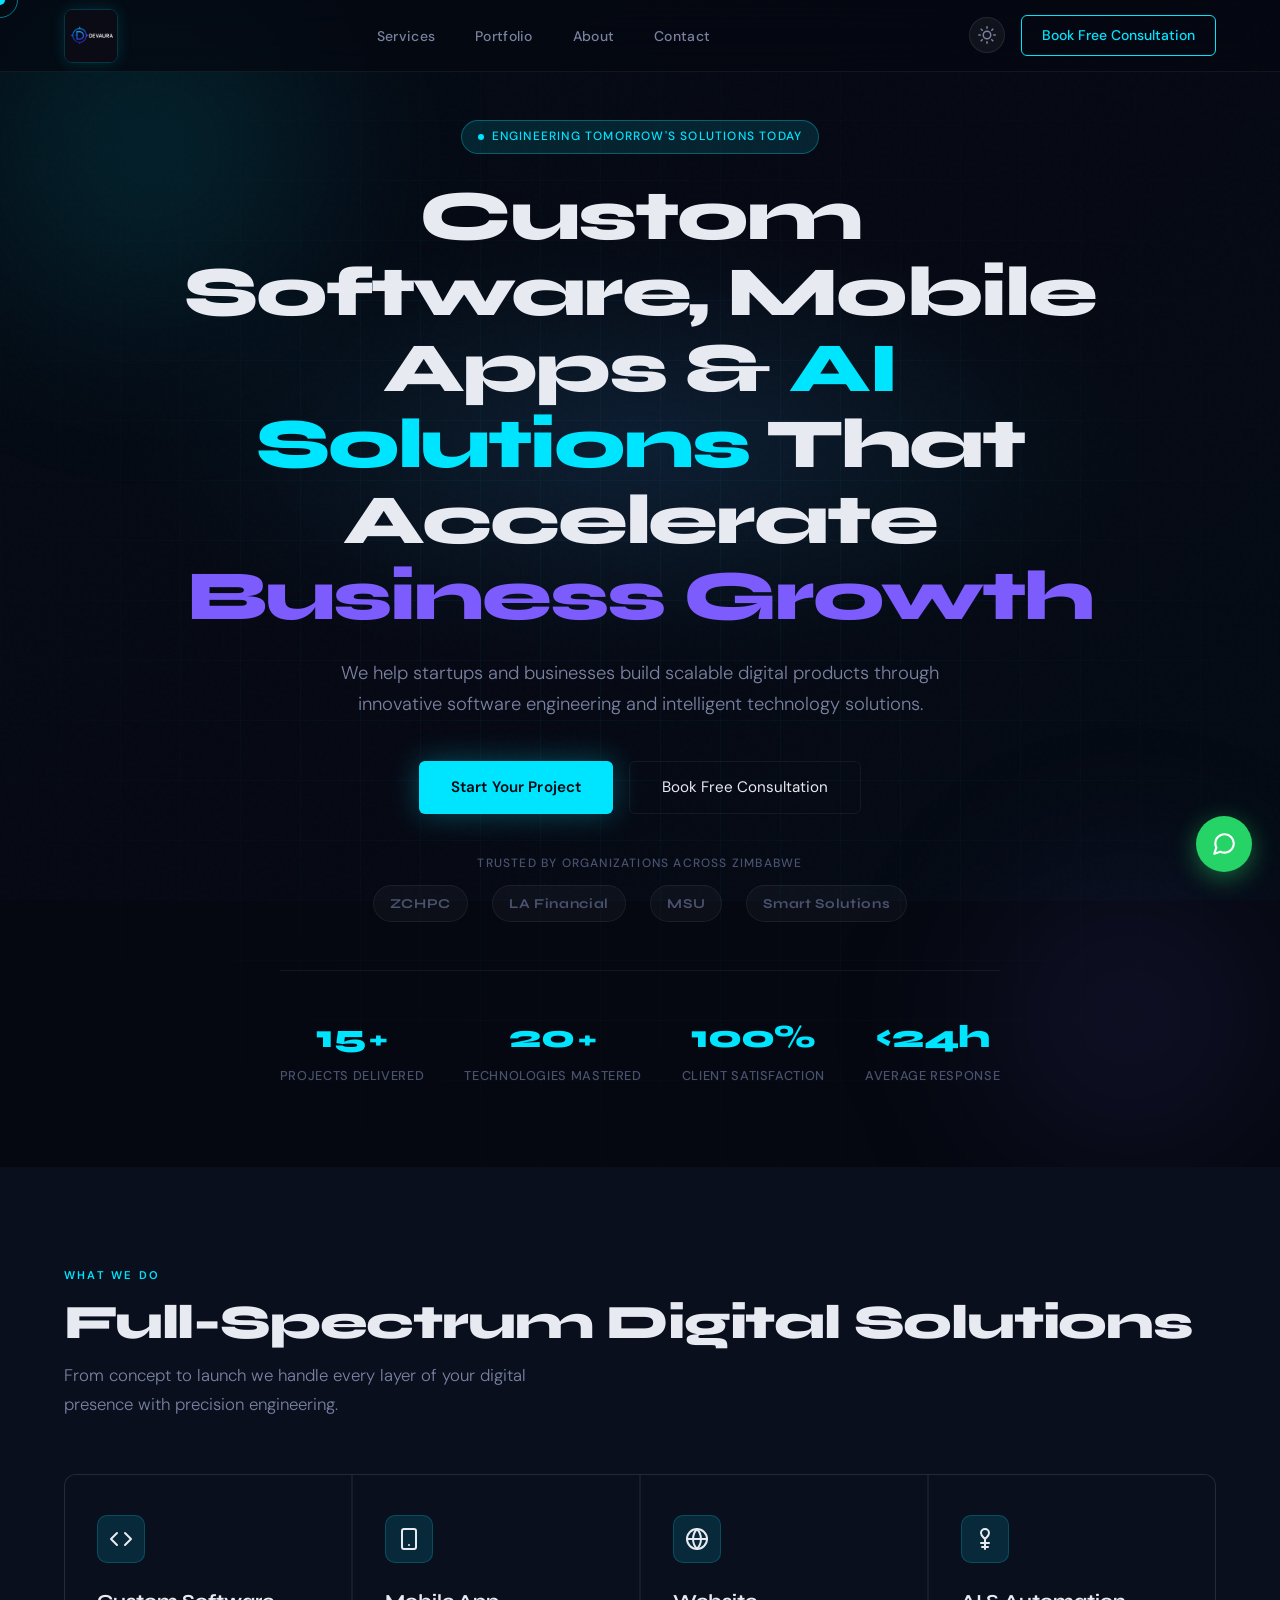
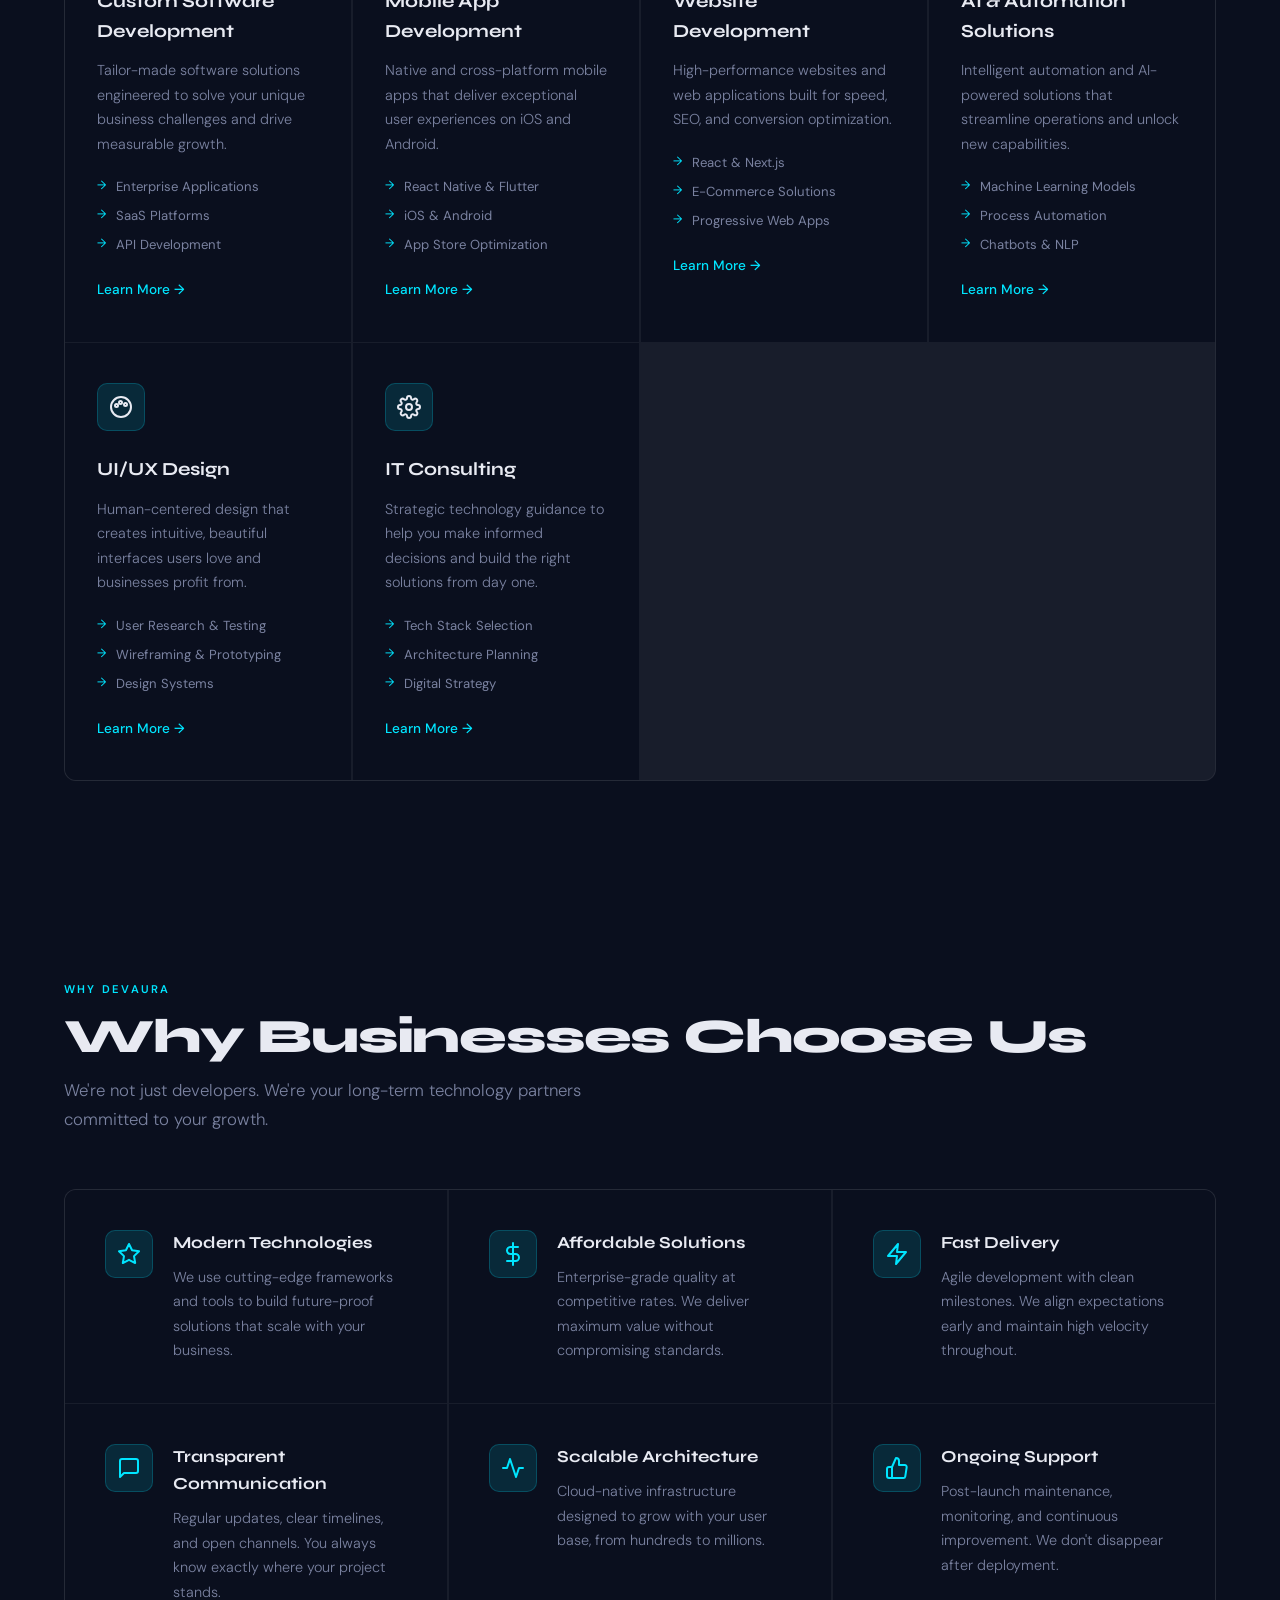
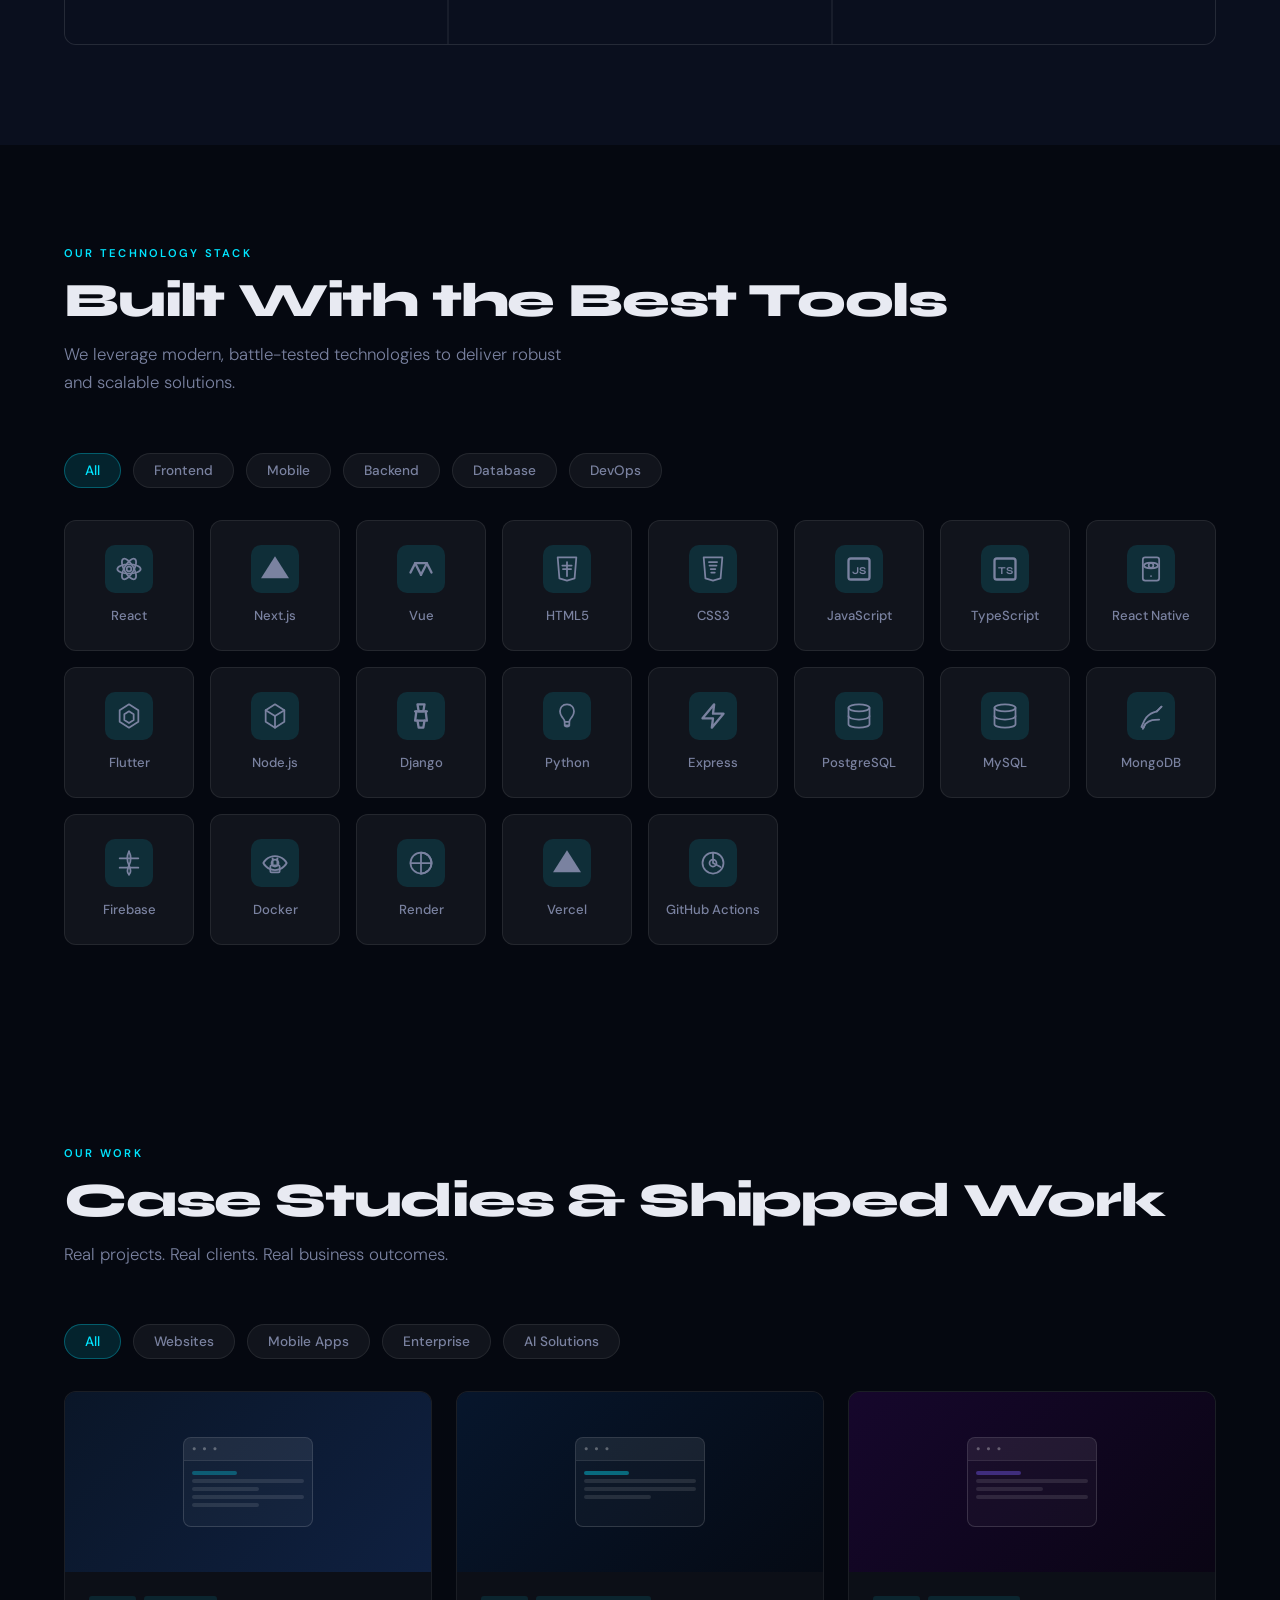
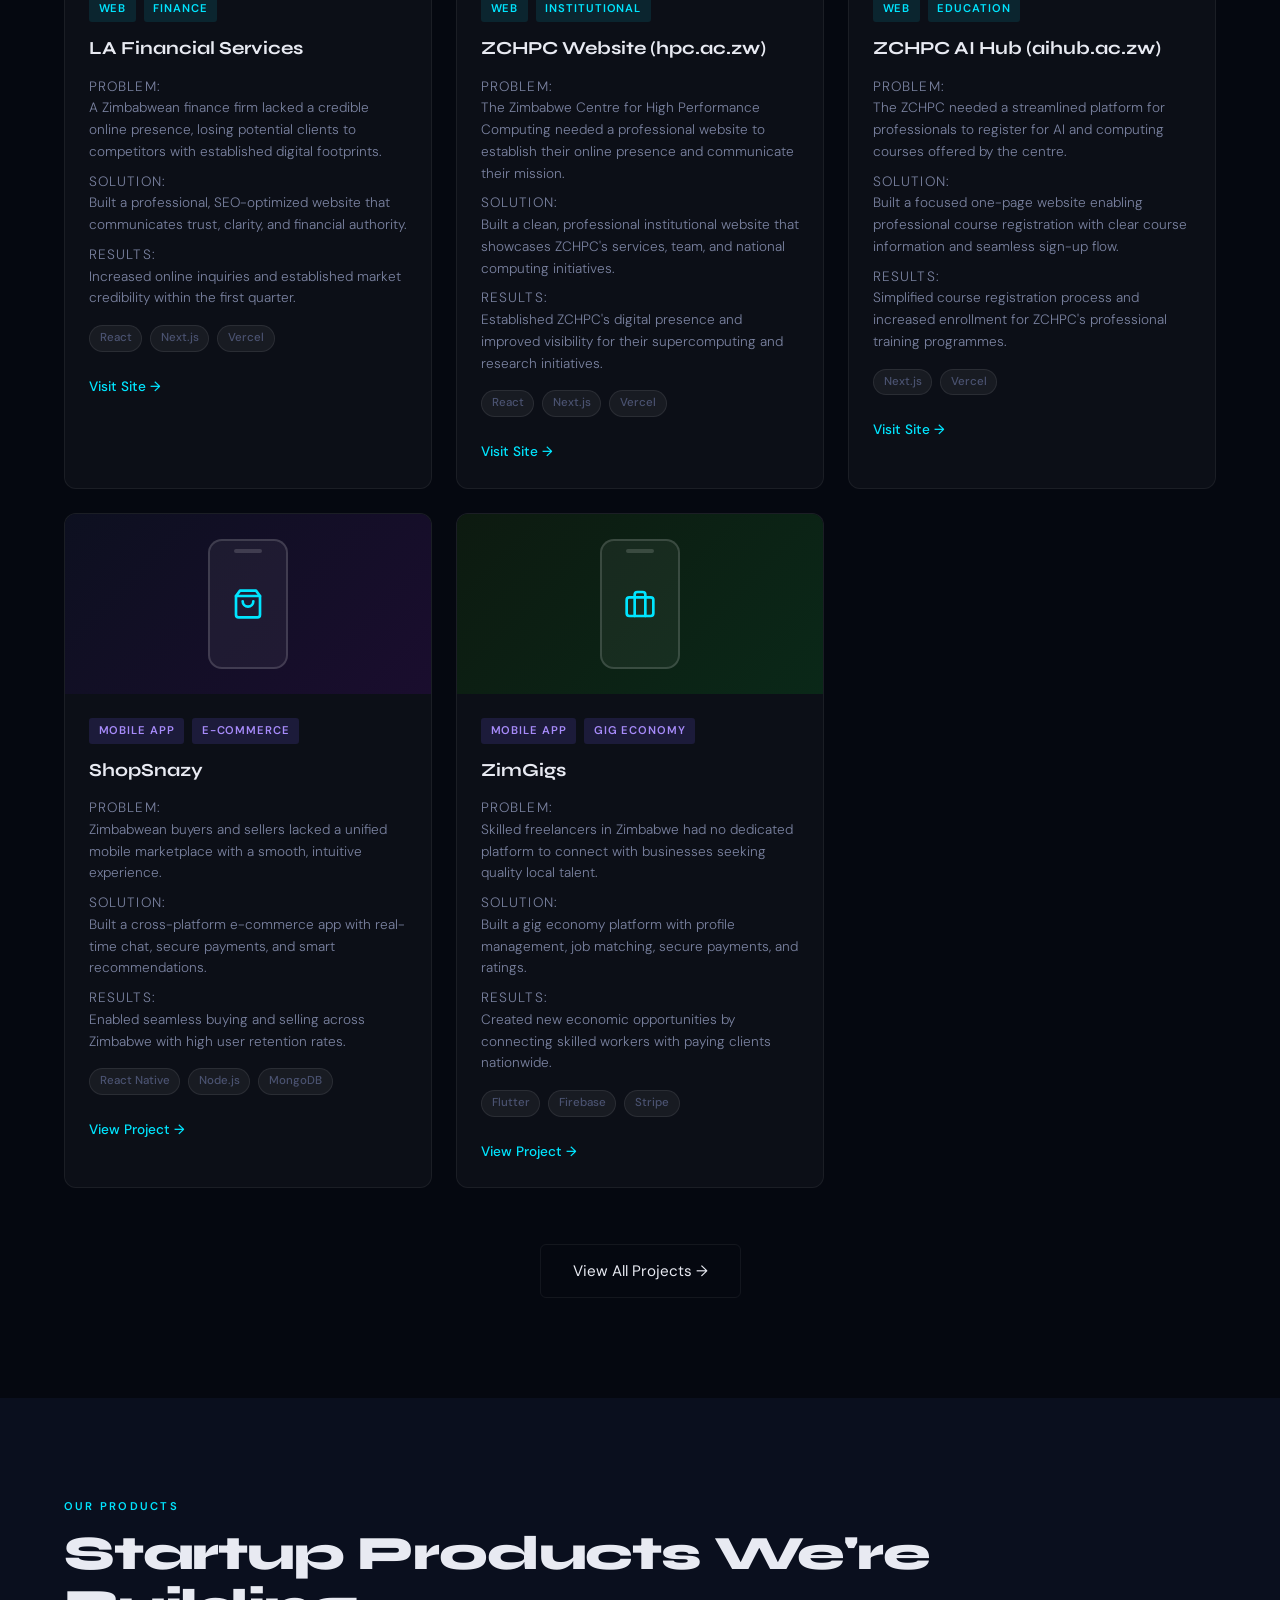
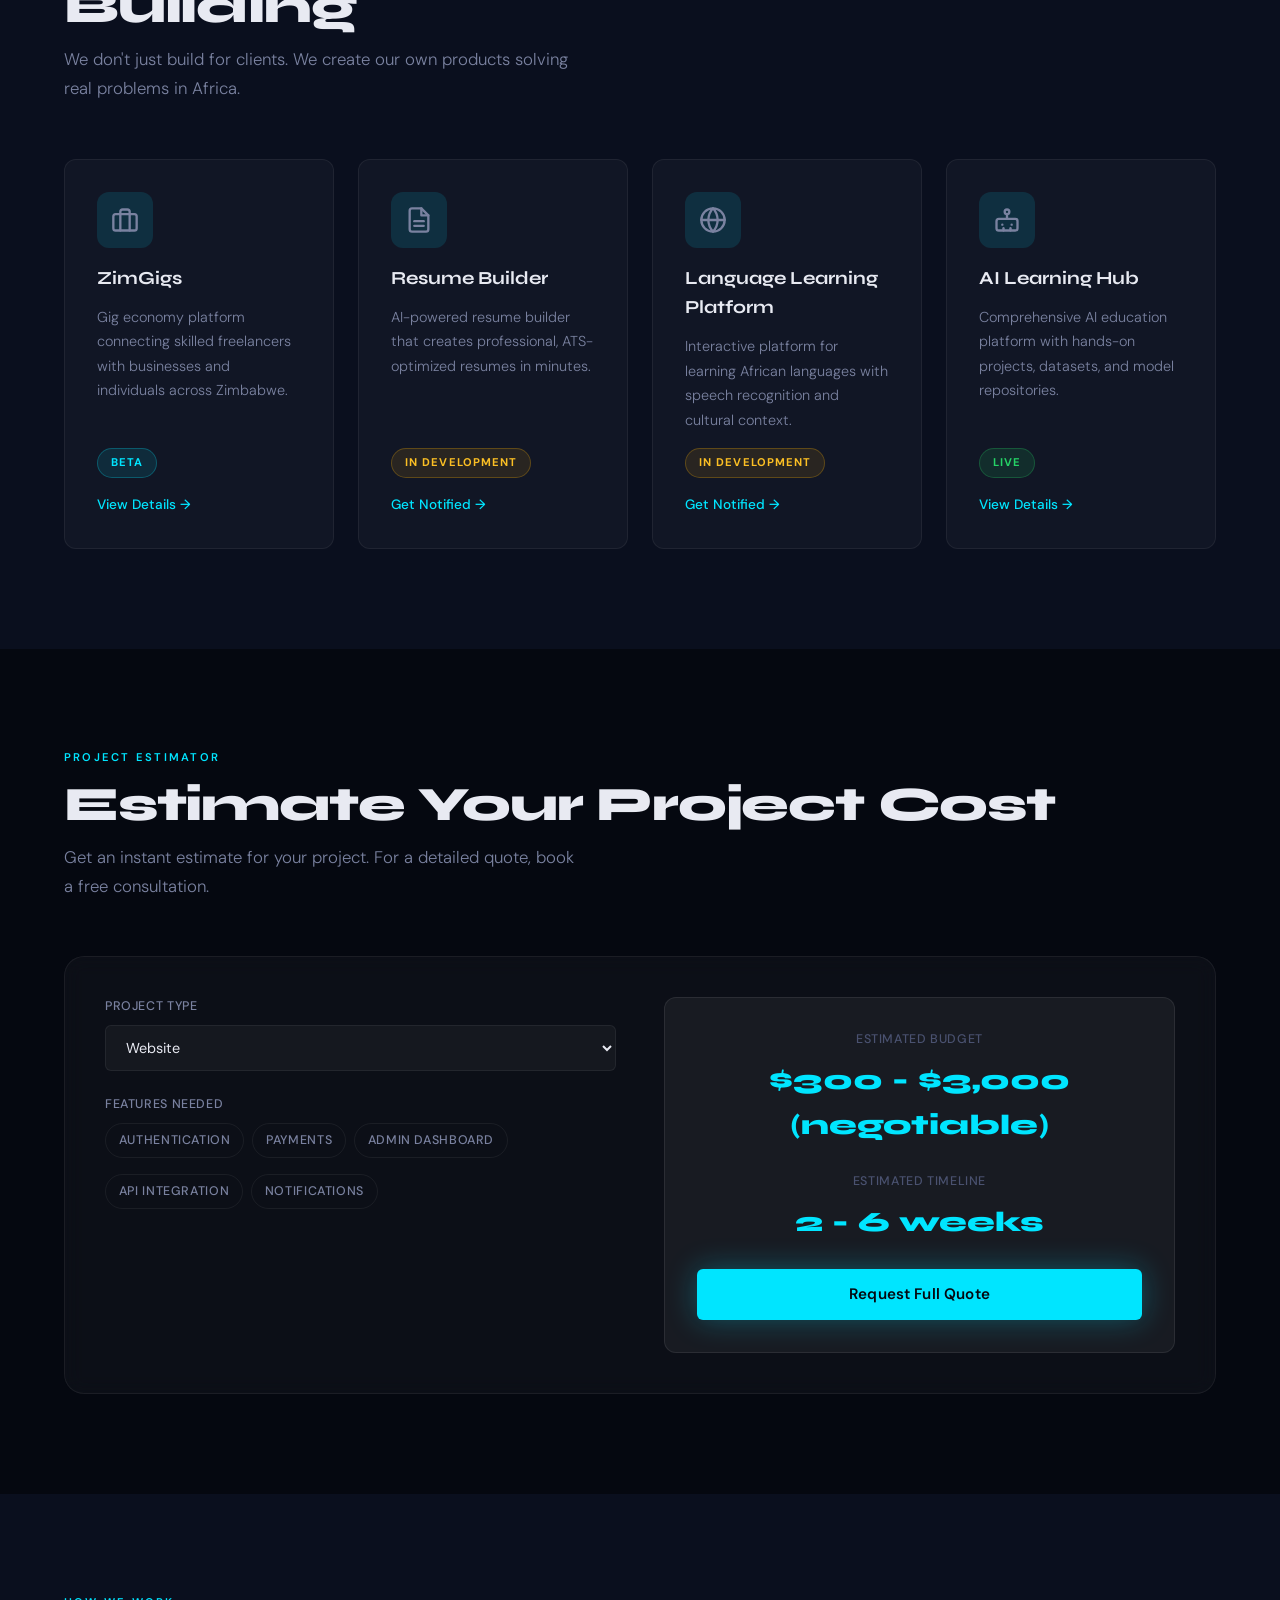
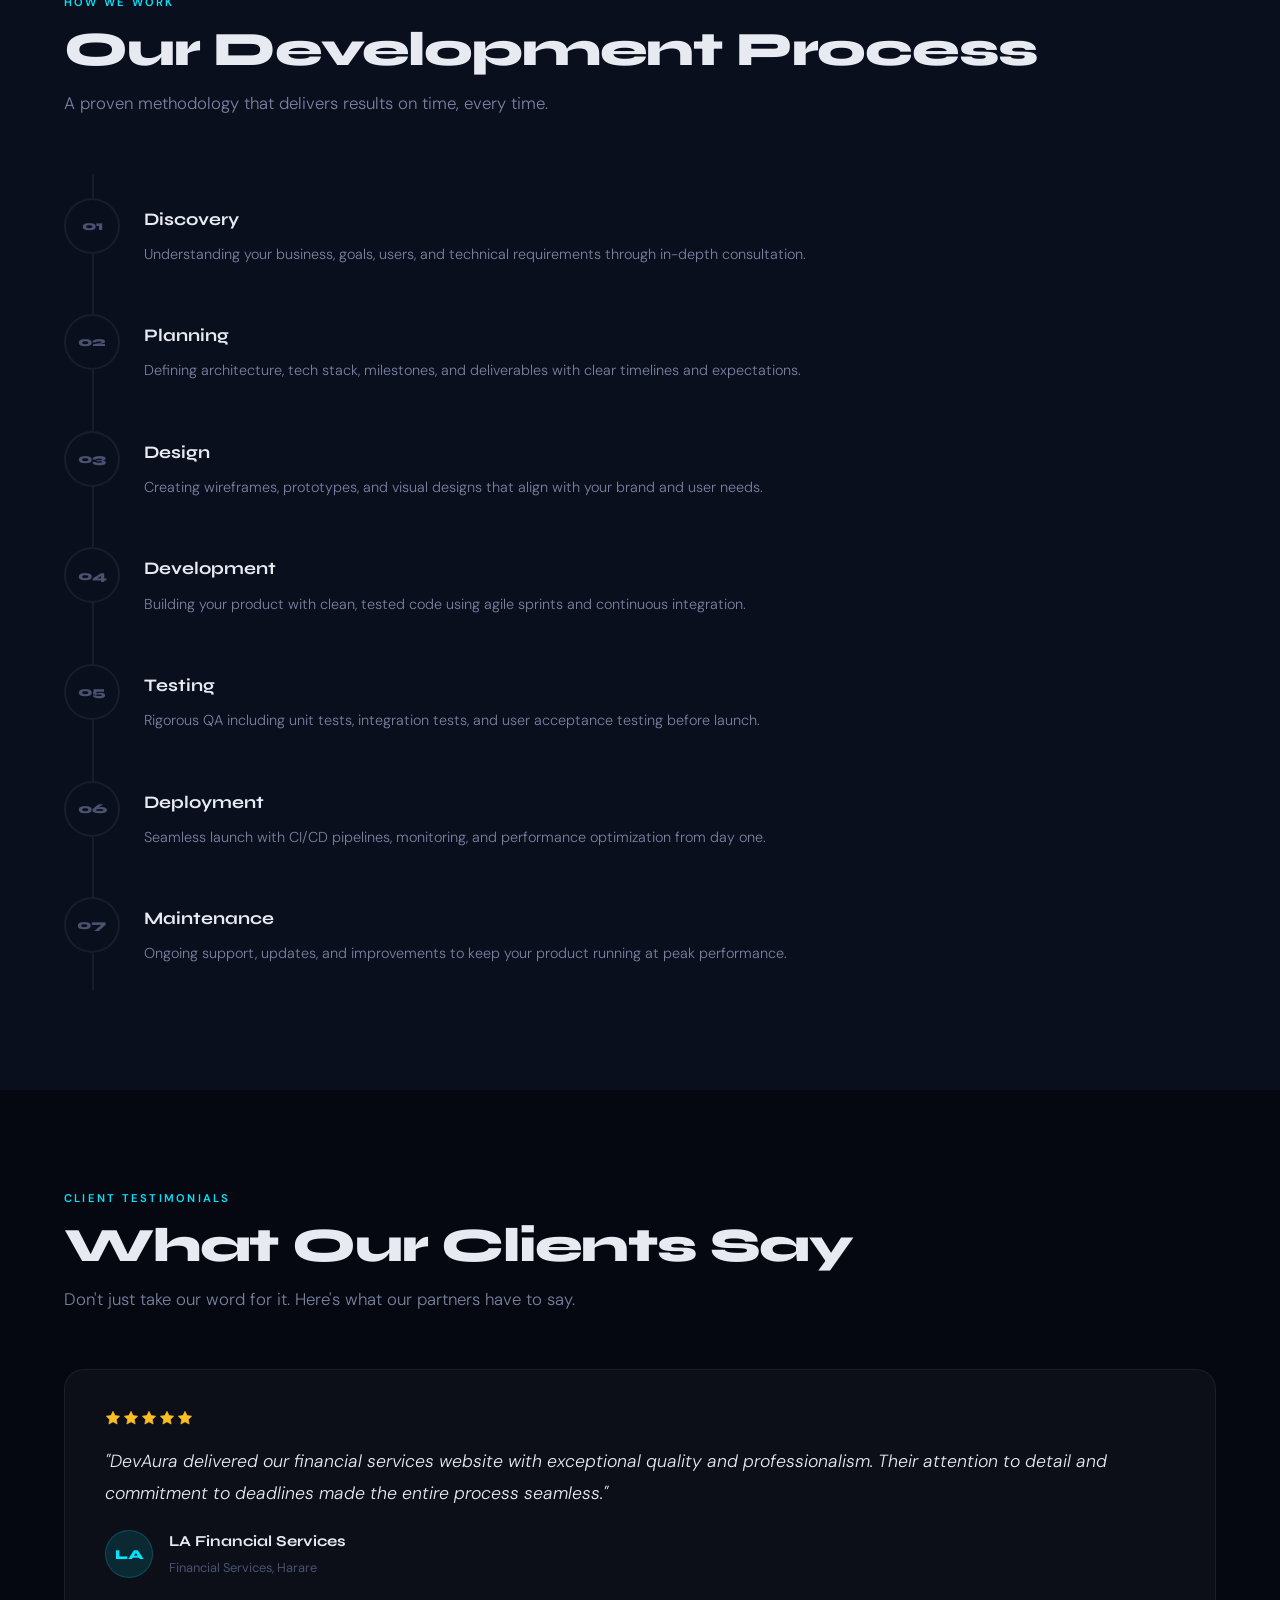
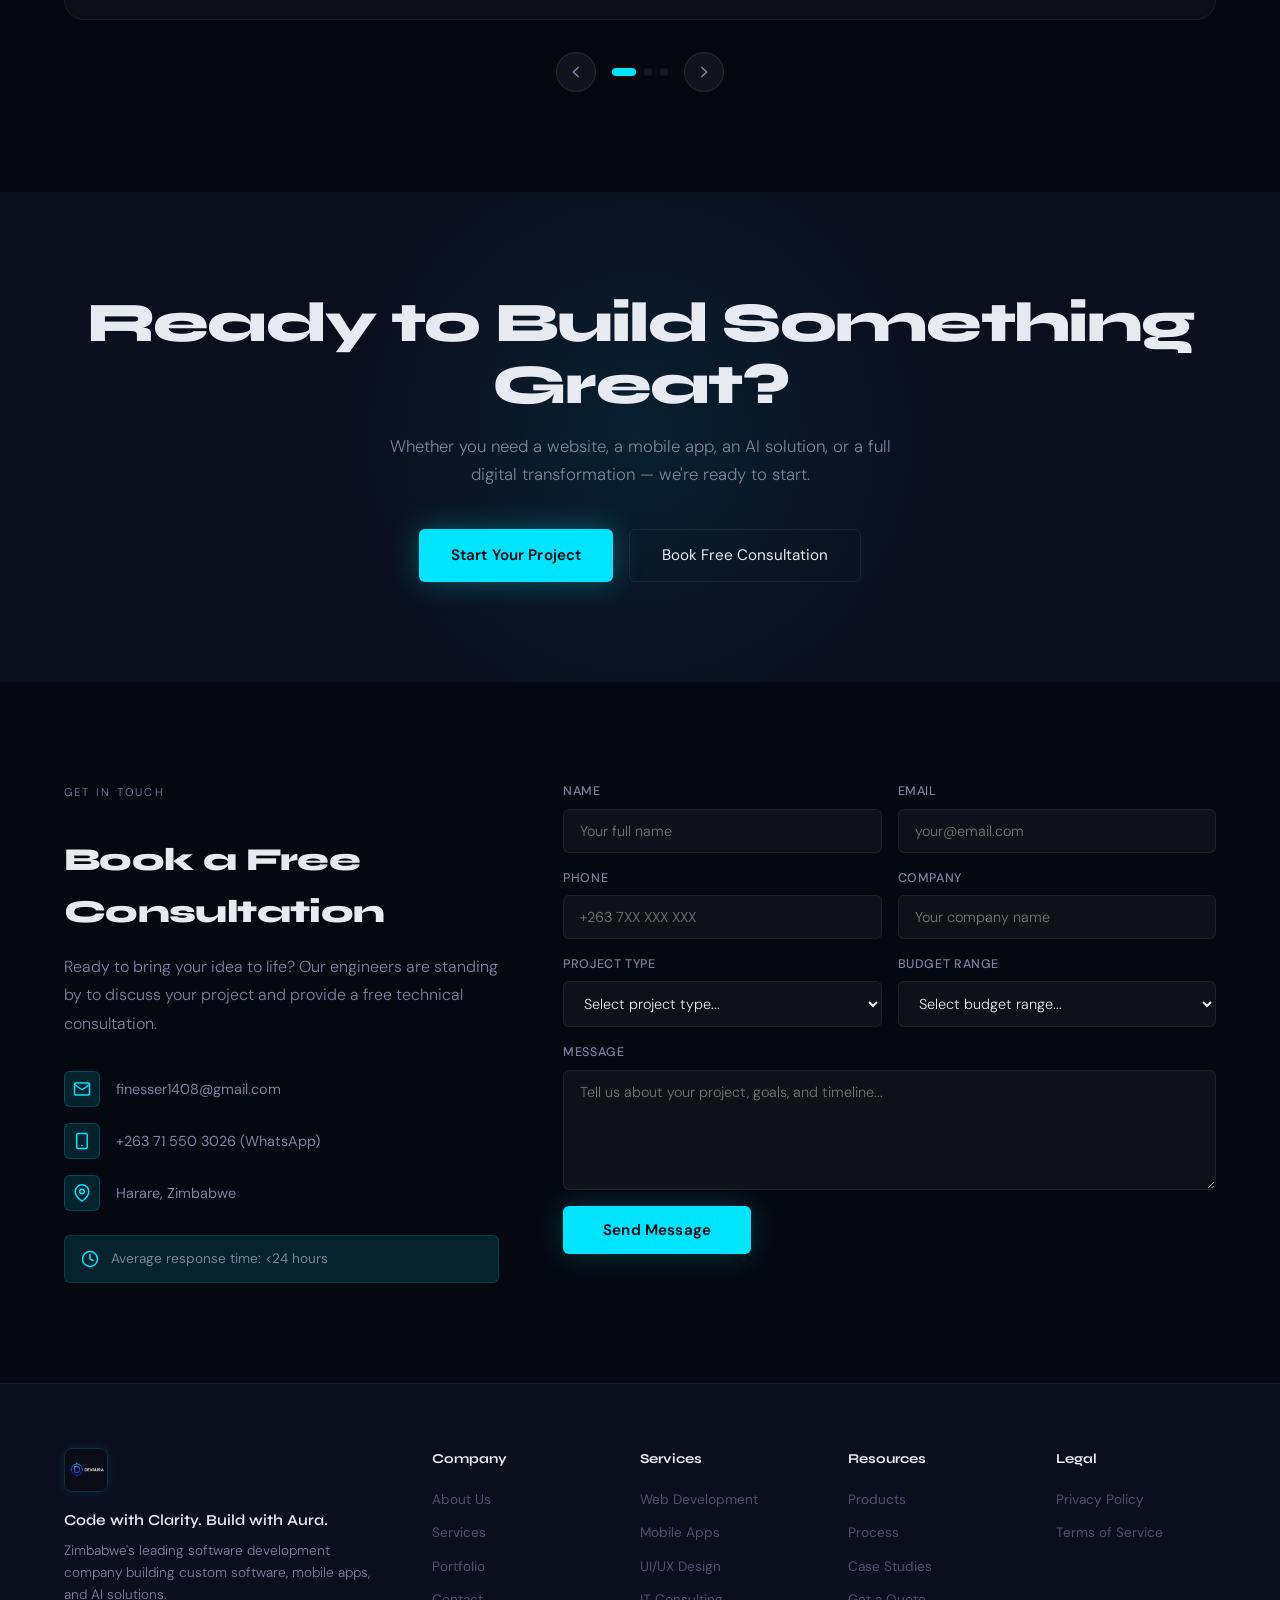
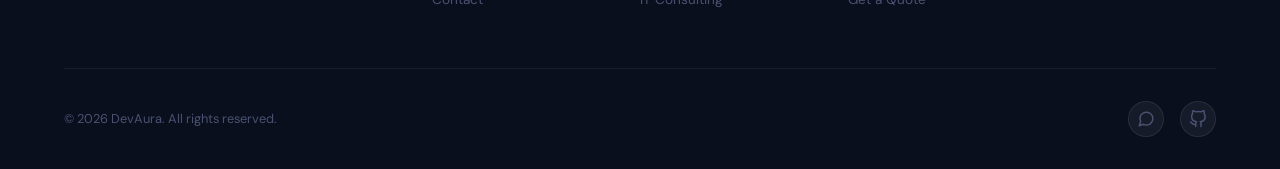
==== commit cefe93f6: "removed emoji references and replaced with svg icons" ====
--- a/index.html
+++ b/index.html
@@ -383,87 +383,87 @@
     </div>
     <div class="tech-grid reveal">
       <div class="tech-card" data-category="frontend">
-        <div class="tech-logo">⚛</div>
+        <div class="tech-logo"><svg width="28" height="28" viewBox="0 0 24 24" fill="none" stroke="currentColor" stroke-width="1.5" stroke-linecap="round" stroke-linejoin="round"><circle cx="12" cy="12" r="2"/><ellipse cx="12" cy="12" rx="10" ry="4"/><ellipse cx="12" cy="12" rx="10" ry="4" transform="rotate(60 12 12)"/><ellipse cx="12" cy="12" rx="10" ry="4" transform="rotate(120 12 12)"/></svg></div>
         <span class="tech-name">React</span>
       </div>
       <div class="tech-card" data-category="frontend">
-        <div class="tech-logo">▲</div>
+        <div class="tech-logo"><svg width="28" height="28" viewBox="0 0 24 24" fill="currentColor"><path d="M12 1L24 20H0L12 1Z"/></svg></div>
         <span class="tech-name">Next.js</span>
       </div>
       <div class="tech-card" data-category="frontend">
-        <div class="tech-logo">🟢</div>
+        <div class="tech-logo"><svg width="28" height="28" viewBox="0 0 24 24" fill="none" stroke="currentColor" stroke-width="2" stroke-linecap="round" stroke-linejoin="round"><path d="M3 15l4-8h10l4 8"/><path d="M7 7l5 10"/><path d="M17 7l-5 10"/></svg></div>
         <span class="tech-name">Vue</span>
       </div>
       <div class="tech-card" data-category="frontend">
-        <div class="tech-logo">🧡</div>
+        <div class="tech-logo"><svg width="28" height="28" viewBox="0 0 24 24" fill="none" stroke="currentColor" stroke-width="1.5" stroke-linecap="round" stroke-linejoin="round"><path d="M4 2h16l-1.5 18L12 22l-6.5-2L4 2z"/><path d="M12 6v12"/><path d="M8 9h8"/><path d="M8.5 12h7"/></svg></div>
         <span class="tech-name">HTML5</span>
       </div>
       <div class="tech-card" data-category="frontend">
-        <div class="tech-logo">🔵</div>
+        <div class="tech-logo"><svg width="28" height="28" viewBox="0 0 24 24" fill="none" stroke="currentColor" stroke-width="1.5" stroke-linecap="round" stroke-linejoin="round"><path d="M4 2h16l-1.5 18L12 22l-6.5-2L4 2z"/><path d="M8.5 6h7"/><path d="M9 9h6"/><path d="M10 12h4"/><path d="M10.5 15h3"/></svg></div>
         <span class="tech-name">CSS3</span>
       </div>
       <div class="tech-card" data-category="frontend">
-        <div class="tech-logo">JS</div>
+        <div class="tech-logo"><svg width="28" height="28" viewBox="0 0 24 24" fill="none" stroke="currentColor" stroke-width="2" stroke-linecap="round" stroke-linejoin="round"><rect x="3" y="3" width="18" height="18" rx="2"/><text x="12" y="16" text-anchor="middle" font-size="9" font-weight="700" fill="currentColor" stroke="none">JS</text></svg></div>
         <span class="tech-name">JavaScript</span>
       </div>
       <div class="tech-card" data-category="frontend">
-        <div class="tech-logo">TS</div>
+        <div class="tech-logo"><svg width="28" height="28" viewBox="0 0 24 24" fill="none" stroke="currentColor" stroke-width="2" stroke-linecap="round" stroke-linejoin="round"><rect x="3" y="3" width="18" height="18" rx="2"/><text x="12" y="16" text-anchor="middle" font-size="9" font-weight="700" fill="currentColor" stroke="none">TS</text></svg></div>
         <span class="tech-name">TypeScript</span>
       </div>
       <div class="tech-card" data-category="mobile">
-        <div class="tech-logo">📱</div>
+        <div class="tech-logo"><svg width="28" height="28" viewBox="0 0 24 24" fill="none" stroke="currentColor" stroke-width="1.5" stroke-linecap="round" stroke-linejoin="round"><rect x="5" y="2" width="14" height="20" rx="2"/><line x1="12" y1="18" x2="12.01" y2="18"/><circle cx="12" cy="9" r="2"/><ellipse cx="12" cy="9" rx="6" ry="2.5"/></svg></div>
         <span class="tech-name">React Native</span>
       </div>
       <div class="tech-card" data-category="mobile">
-        <div class="tech-logo">💙</div>
+        <div class="tech-logo"><svg width="28" height="28" viewBox="0 0 24 24" fill="none" stroke="currentColor" stroke-width="1.5" stroke-linecap="round" stroke-linejoin="round"><path d="M12 2L4 7v10l8 5 8-5V7l-8-5z"/><path d="M12 8l4 2.5v5L12 18l-4-2.5v-5L12 8z"/></svg></div>
         <span class="tech-name">Flutter</span>
       </div>
       <div class="tech-card" data-category="backend">
-        <div class="tech-logo">🟩</div>
+        <div class="tech-logo"><svg width="28" height="28" viewBox="0 0 24 24" fill="none" stroke="currentColor" stroke-width="1.5" stroke-linecap="round" stroke-linejoin="round"><path d="M12 2L4 7v10l8 5 8-5V7l-8-5z"/><path d="M4 7l8 5"/><path d="M20 7l-8 5"/><path d="M12 22V12"/></svg></div>
         <span class="tech-name">Node.js</span>
       </div>
       <div class="tech-card" data-category="backend">
-        <div class="tech-logo">🐍</div>
+        <div class="tech-logo"><svg width="28" height="28" viewBox="0 0 24 24" fill="none" stroke="currentColor" stroke-width="2" stroke-linecap="round" stroke-linejoin="round"><path d="M9 2h6l-1 6H10L9 2z"/><path d="M7 8h10"/><path d="M8 8l-1 8h10l-1-8"/><path d="M9 16l1 6h4l1-6"/></svg></div>
         <span class="tech-name">Django</span>
       </div>
       <div class="tech-card" data-category="backend">
-        <div class="tech-logo">🐍</div>
+        <div class="tech-logo"><svg width="28" height="28" viewBox="0 0 24 24" fill="none" stroke="currentColor" stroke-width="1.5" stroke-linecap="round" stroke-linejoin="round"><path d="M12 2C8 2 6 5 6 8c0 2 .5 3 1.5 4.5S10 15 10 17h4c0-2 1.5-3 2.5-4.5S18 10 18 8c0-3-2-6-6-6z"/><path d="M10 17v2a2 2 0 0 0 4 0v-2"/><path d="M10 20h4"/></svg></div>
         <span class="tech-name">Python</span>
       </div>
       <div class="tech-card" data-category="backend">
-        <div class="tech-logo">⚡</div>
+        <div class="tech-logo"><svg width="28" height="28" viewBox="0 0 24 24" fill="none" stroke="currentColor" stroke-width="2" stroke-linecap="round" stroke-linejoin="round"><polygon points="13 2 3 14 12 14 11 22 21 10 12 10 13 2"/></svg></div>
         <span class="tech-name">Express</span>
       </div>
       <div class="tech-card" data-category="database">
-        <div class="tech-logo">🐘</div>
+        <div class="tech-logo"><svg width="28" height="28" viewBox="0 0 24 24" fill="none" stroke="currentColor" stroke-width="1.5" stroke-linecap="round" stroke-linejoin="round"><ellipse cx="12" cy="5" rx="9" ry="3"/><path d="M21 5v14c0 1.66-4.03 3-9 3S3 20.66 3 19V5"/><path d="M21 12c0 1.66-4.03 3-9 3S3 13.66 3 12"/></svg></div>
         <span class="tech-name">PostgreSQL</span>
       </div>
       <div class="tech-card" data-category="database">
-        <div class="tech-logo">🐬</div>
+        <div class="tech-logo"><svg width="28" height="28" viewBox="0 0 24 24" fill="none" stroke="currentColor" stroke-width="1.5" stroke-linecap="round" stroke-linejoin="round"><ellipse cx="12" cy="5" rx="9" ry="3"/><path d="M21 5v14c0 1.66-4.03 3-9 3S3 20.66 3 19V5"/><path d="M21 12c0 1.66-4.03 3-9 3S3 13.66 3 12"/></svg></div>
         <span class="tech-name">MySQL</span>
       </div>
       <div class="tech-card" data-category="database">
-        <div class="tech-logo">🍃</div>
+        <div class="tech-logo"><svg width="28" height="28" viewBox="0 0 24 24" fill="none" stroke="currentColor" stroke-width="1.5" stroke-linecap="round" stroke-linejoin="round"><path d="M17 8C8 10 5.9 16.17 3.82 21.34l1.89.66L7 19c4-4 8-4 12-4"/><path d="M17 8l4-4"/><path d="M21 4l-4 4"/><path d="M7 19c-1 2-2 4-2 4"/></svg></div>
         <span class="tech-name">MongoDB</span>
       </div>
       <div class="tech-card" data-category="database">
-        <div class="tech-logo">🔥</div>
+        <div class="tech-logo"><svg width="28" height="28" viewBox="0 0 24 24" fill="none" stroke="currentColor" stroke-width="1.5" stroke-linecap="round" stroke-linejoin="round"><path d="M12 2c-2 4-2 8 0 12s2 6 0 8"/><path d="M12 2c2 4 2 8 0 12s-2 6 0 8"/><line x1="4" y1="8" x2="20" y2="8"/><line x1="4" y1="16" x2="20" y2="16"/></svg></div>
         <span class="tech-name">Firebase</span>
       </div>
       <div class="tech-card" data-category="devops">
-        <div class="tech-logo">🐳</div>
+        <div class="tech-logo"><svg width="28" height="28" viewBox="0 0 24 24" fill="none" stroke="currentColor" stroke-width="1.5" stroke-linecap="round" stroke-linejoin="round"><path d="M22 12s-3-6-10-6-10 6-10 6 3 6 10 6 10-6 10-6z"/><path d="M12 9a3 3 0 1 0 0 6 3 3 0 0 0 0-6z"/><rect x="8" y="14" width="8" height="6" rx="1"/><path d="M10 14V8"/><path d="M14 14V8"/></svg></div>
         <span class="tech-name">Docker</span>
       </div>
       <div class="tech-card" data-category="devops">
-        <div class="tech-logo">🟣</div>
+        <div class="tech-logo"><svg width="28" height="28" viewBox="0 0 24 24" fill="none" stroke="currentColor" stroke-width="1.5" stroke-linecap="round" stroke-linejoin="round"><circle cx="12" cy="12" r="9"/><path d="M12 3v18"/><path d="M3 12h18"/><path d="M12 3a9 9 0 0 1 0 18"/></svg></div>
         <span class="tech-name">Render</span>
       </div>
       <div class="tech-card" data-category="devops">
-        <div class="tech-logo">▲</div>
+        <div class="tech-logo"><svg width="28" height="28" viewBox="0 0 24 24" fill="currentColor"><path d="M12 1L24 20H0L12 1Z"/></svg></div>
         <span class="tech-name">Vercel</span>
       </div>
       <div class="tech-card" data-category="devops">
-        <div class="tech-logo">🔄</div>
+        <div class="tech-logo"><svg width="28" height="28" viewBox="0 0 24 24" fill="none" stroke="currentColor" stroke-width="1.5" stroke-linecap="round" stroke-linejoin="round"><circle cx="12" cy="12" r="9"/><path d="M12 3v9l6.5 3.5"/><circle cx="12" cy="12" r="3"/></svg></div>
         <span class="tech-name">GitHub Actions</span>
       </div>
     </div>
@@ -625,28 +625,28 @@
     </div>
     <div class="products-grid reveal">
       <div class="product-card">
-        <div class="product-icon">💼</div>
+        <div class="product-icon"><svg width="28" height="28" viewBox="0 0 24 24" fill="none" stroke="currentColor" stroke-width="2" stroke-linecap="round" stroke-linejoin="round"><rect x="2" y="7" width="20" height="14" rx="2" ry="2"/><path d="M16 21V5a2 2 0 0 0-2-2h-4a2 2 0 0 0-2 2v16"/></svg></div>
         <h3>ZimGigs</h3>
         <p>Gig economy platform connecting skilled freelancers with businesses and individuals across Zimbabwe.</p>
         <span class="product-status status-beta">Beta</span>
         <a href="portfolio.html" class="btn-product">View Details →</a>
       </div>
       <div class="product-card">
-        <div class="product-icon">📄</div>
+        <div class="product-icon"><svg width="28" height="28" viewBox="0 0 24 24" fill="none" stroke="currentColor" stroke-width="2" stroke-linecap="round" stroke-linejoin="round"><path d="M14 2H6a2 2 0 0 0-2 2v16a2 2 0 0 0 2 2h12a2 2 0 0 0 2-2V8z"/><polyline points="14 2 14 8 20 8"/><line x1="16" y1="13" x2="8" y2="13"/><line x1="16" y1="17" x2="8" y2="17"/></svg></div>
         <h3>Resume Builder</h3>
         <p>AI-powered resume builder that creates professional, ATS-optimized resumes in minutes.</p>
         <span class="product-status status-dev">In Development</span>
         <a href="contact.html" class="btn-product">Get Notified →</a>
       </div>
       <div class="product-card">
-        <div class="product-icon">🌍</div>
+        <div class="product-icon"><svg width="28" height="28" viewBox="0 0 24 24" fill="none" stroke="currentColor" stroke-width="2" stroke-linecap="round" stroke-linejoin="round"><circle cx="12" cy="12" r="10"/><line x1="2" y1="12" x2="22" y2="12"/><path d="M12 2a15.3 15.3 0 0 1 4 10 15.3 15.3 0 0 1-4 10 15.3 15.3 0 0 1-4-10 15.3 15.3 0 0 1 4-10z"/></svg></div>
         <h3>Language Learning Platform</h3>
         <p>Interactive platform for learning African languages with speech recognition and cultural context.</p>
         <span class="product-status status-dev">In Development</span>
         <a href="contact.html" class="btn-product">Get Notified →</a>
       </div>
       <div class="product-card">
-        <div class="product-icon">🤖</div>
+        <div class="product-icon"><svg width="28" height="28" viewBox="0 0 24 24" fill="none" stroke="currentColor" stroke-width="2" stroke-linecap="round" stroke-linejoin="round"><rect x="3" y="11" width="18" height="10" rx="2"/><circle cx="12" cy="5" r="2"/><path d="M12 7v4"/><line x1="8" y1="16" x2="8" y2="16"/><line x1="16" y1="16" x2="16" y2="16"/><path d="M9 19v2"/><path d="M15 19v2"/></svg></div>
         <h3>AI Learning Hub</h3>
         <p>Comprehensive AI education platform with hands-on projects, datasets, and model repositories.</p>
         <span class="product-status status-live">Live</span>
@@ -769,7 +769,7 @@
     <div class="testimonial-carousel reveal">
       <div class="testimonial-track" id="testimonialTrack">
         <div class="testimonial-card">
-          <div class="testimonial-stars">★★★★★</div>
+          <div class="testimonial-stars"><svg width="16" height="16" viewBox="0 0 24 24" fill="currentColor" stroke="currentColor" stroke-width="1"><polygon points="12 2 15.09 8.26 22 9.27 17 14.14 18.18 21.02 12 17.77 5.82 21.02 7 14.14 2 9.27 8.91 8.26 12 2"/></svg><svg width="16" height="16" viewBox="0 0 24 24" fill="currentColor" stroke="currentColor" stroke-width="1"><polygon points="12 2 15.09 8.26 22 9.27 17 14.14 18.18 21.02 12 17.77 5.82 21.02 7 14.14 2 9.27 8.91 8.26 12 2"/></svg><svg width="16" height="16" viewBox="0 0 24 24" fill="currentColor" stroke="currentColor" stroke-width="1"><polygon points="12 2 15.09 8.26 22 9.27 17 14.14 18.18 21.02 12 17.77 5.82 21.02 7 14.14 2 9.27 8.91 8.26 12 2"/></svg><svg width="16" height="16" viewBox="0 0 24 24" fill="currentColor" stroke="currentColor" stroke-width="1"><polygon points="12 2 15.09 8.26 22 9.27 17 14.14 18.18 21.02 12 17.77 5.82 21.02 7 14.14 2 9.27 8.91 8.26 12 2"/></svg><svg width="16" height="16" viewBox="0 0 24 24" fill="currentColor" stroke="currentColor" stroke-width="1"><polygon points="12 2 15.09 8.26 22 9.27 17 14.14 18.18 21.02 12 17.77 5.82 21.02 7 14.14 2 9.27 8.91 8.26 12 2"/></svg></div>
           <p class="testimonial-text">"DevAura delivered our financial services website with exceptional quality and professionalism. Their attention to detail and commitment to deadlines made the entire process seamless."</p>
           <div class="testimonial-author">
             <div class="testimonial-avatar">LA</div>
@@ -780,7 +780,7 @@
           </div>
         </div>
         <div class="testimonial-card">
-          <div class="testimonial-stars">★★★★★</div>
+          <div class="testimonial-stars"><svg width="16" height="16" viewBox="0 0 24 24" fill="currentColor" stroke="currentColor" stroke-width="1"><polygon points="12 2 15.09 8.26 22 9.27 17 14.14 18.18 21.02 12 17.77 5.82 21.02 7 14.14 2 9.27 8.91 8.26 12 2"/></svg><svg width="16" height="16" viewBox="0 0 24 24" fill="currentColor" stroke="currentColor" stroke-width="1"><polygon points="12 2 15.09 8.26 22 9.27 17 14.14 18.18 21.02 12 17.77 5.82 21.02 7 14.14 2 9.27 8.91 8.26 12 2"/></svg><svg width="16" height="16" viewBox="0 0 24 24" fill="currentColor" stroke="currentColor" stroke-width="1"><polygon points="12 2 15.09 8.26 22 9.27 17 14.14 18.18 21.02 12 17.77 5.82 21.02 7 14.14 2 9.27 8.91 8.26 12 2"/></svg><svg width="16" height="16" viewBox="0 0 24 24" fill="currentColor" stroke="currentColor" stroke-width="1"><polygon points="12 2 15.09 8.26 22 9.27 17 14.14 18.18 21.02 12 17.77 5.82 21.02 7 14.14 2 9.27 8.91 8.26 12 2"/></svg><svg width="16" height="16" viewBox="0 0 24 24" fill="currentColor" stroke="currentColor" stroke-width="1"><polygon points="12 2 15.09 8.26 22 9.27 17 14.14 18.18 21.02 12 17.77 5.82 21.02 7 14.14 2 9.27 8.91 8.26 12 2"/></svg></div>
           <p class="testimonial-text">"DevAura built a professional website for our centre that clearly communicates our mission and services. Their attention to detail and responsiveness made the collaboration seamless."</p>
           <div class="testimonial-author">
             <div class="testimonial-avatar">ZC</div>
@@ -791,7 +791,7 @@
           </div>
         </div>
         <div class="testimonial-card">
-          <div class="testimonial-stars">★★★★★</div>
+          <div class="testimonial-stars"><svg width="16" height="16" viewBox="0 0 24 24" fill="currentColor" stroke="currentColor" stroke-width="1"><polygon points="12 2 15.09 8.26 22 9.27 17 14.14 18.18 21.02 12 17.77 5.82 21.02 7 14.14 2 9.27 8.91 8.26 12 2"/></svg><svg width="16" height="16" viewBox="0 0 24 24" fill="currentColor" stroke="currentColor" stroke-width="1"><polygon points="12 2 15.09 8.26 22 9.27 17 14.14 18.18 21.02 12 17.77 5.82 21.02 7 14.14 2 9.27 8.91 8.26 12 2"/></svg><svg width="16" height="16" viewBox="0 0 24 24" fill="currentColor" stroke="currentColor" stroke-width="1"><polygon points="12 2 15.09 8.26 22 9.27 17 14.14 18.18 21.02 12 17.77 5.82 21.02 7 14.14 2 9.27 8.91 8.26 12 2"/></svg><svg width="16" height="16" viewBox="0 0 24 24" fill="currentColor" stroke="currentColor" stroke-width="1"><polygon points="12 2 15.09 8.26 22 9.27 17 14.14 18.18 21.02 12 17.77 5.82 21.02 7 14.14 2 9.27 8.91 8.26 12 2"/></svg><svg width="16" height="16" viewBox="0 0 24 24" fill="currentColor" stroke="currentColor" stroke-width="1"><polygon points="12 2 15.09 8.26 22 9.27 17 14.14 18.18 21.02 12 17.77 5.82 21.02 7 14.14 2 9.27 8.91 8.26 12 2"/></svg></div>
           <p class="testimonial-text">"DevAura delivered our web platform on time and within budget. Their understanding of our needs and commitment to quality made the entire process smooth and professional."</p>
           <div class="testimonial-author">
             <div class="testimonial-avatar">FC</div>
--- a/css/style.css
+++ b/css/style.css
@@ -556,7 +556,7 @@
   display: flex; align-items: center; justify-content: center;
   background: var(--cyan-dim); border-radius: 10px;
   font-weight: 700; font-family: var(--font-head);
-  transition: all 0.3s;
+  transition: all 0.3s; color: var(--text-muted);
 }
 .tech-card:hover .tech-logo { background: rgba(0,229,255,0.2); }
 .tech-name { font-size: 0.82rem; font-weight: 500; color: var(--text-muted); }
@@ -710,6 +710,7 @@
   width: 56px; height: 56px;
   display: flex; align-items: center; justify-content: center;
   background: var(--cyan-dim); border-radius: var(--radius);
+  color: var(--text-muted);
 }
 .product-card h3 {
   font-family: var(--font-head); font-size: 1.15rem; font-weight: 700;
@@ -837,7 +838,7 @@
   border-radius: var(--radius-lg);
   display: flex; flex-direction: column; gap: 1.25rem;
 }
-.testimonial-stars { color: #fbbf24; font-size: 1.1rem; letter-spacing: 2px; }
+.testimonial-stars { color: #fbbf24; font-size: 1.1rem; letter-spacing: 2px; display: flex; gap: 2px; align-items: center; }
 .testimonial-text {
   font-size: 1.1rem; line-height: 1.8; color: var(--text);
   font-style: italic; font-weight: 300;
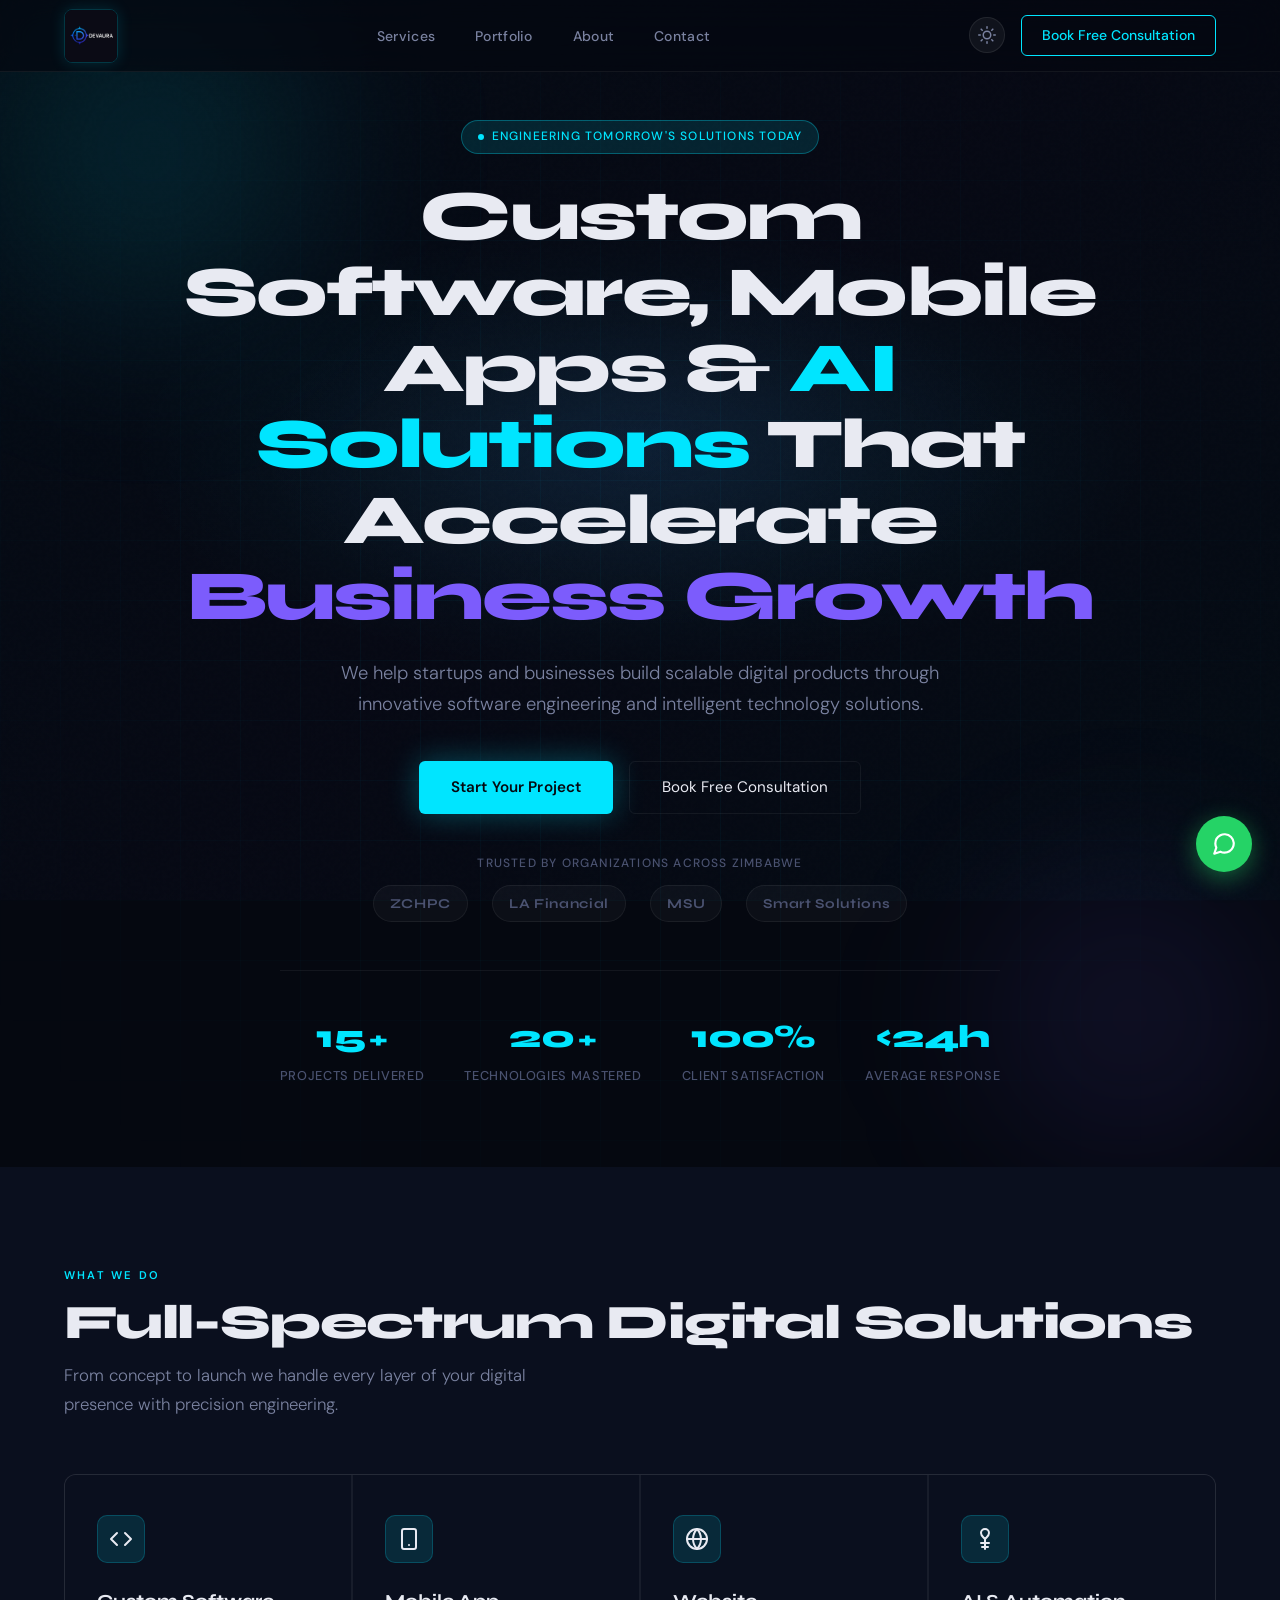
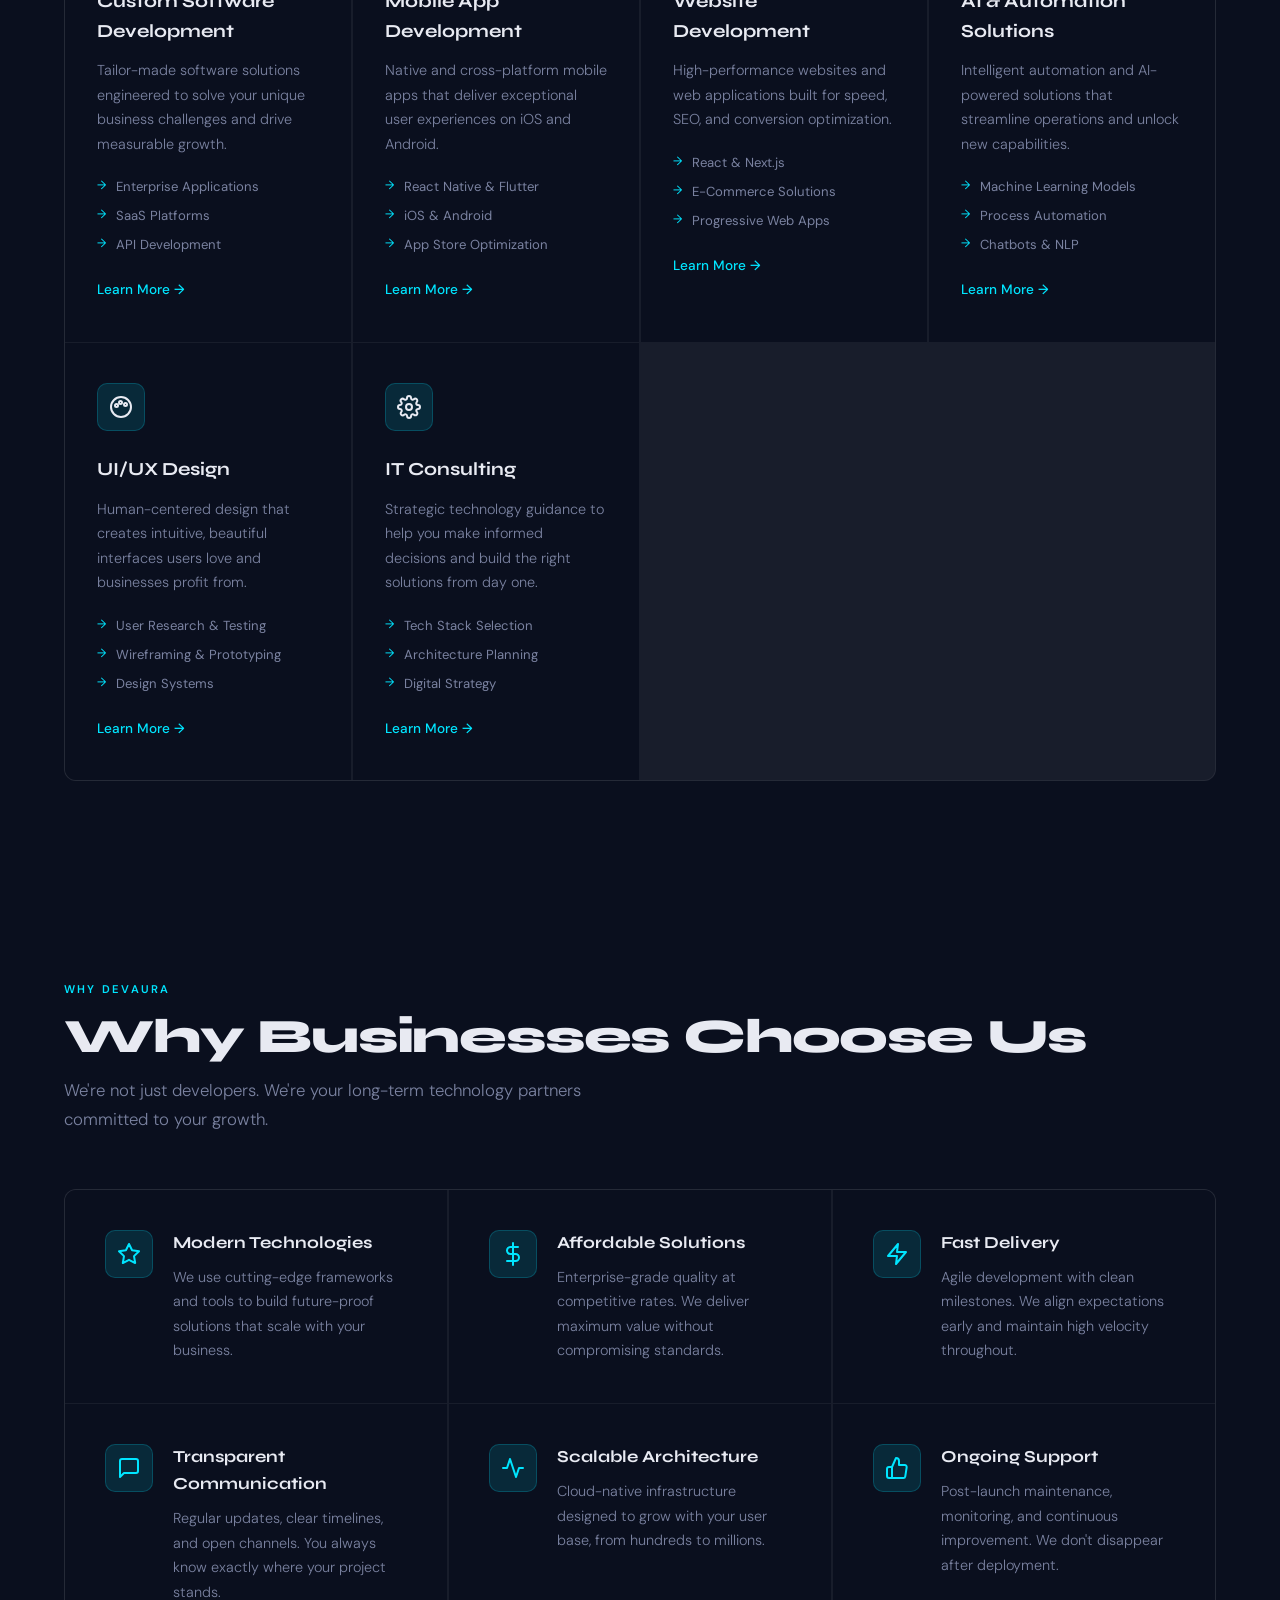
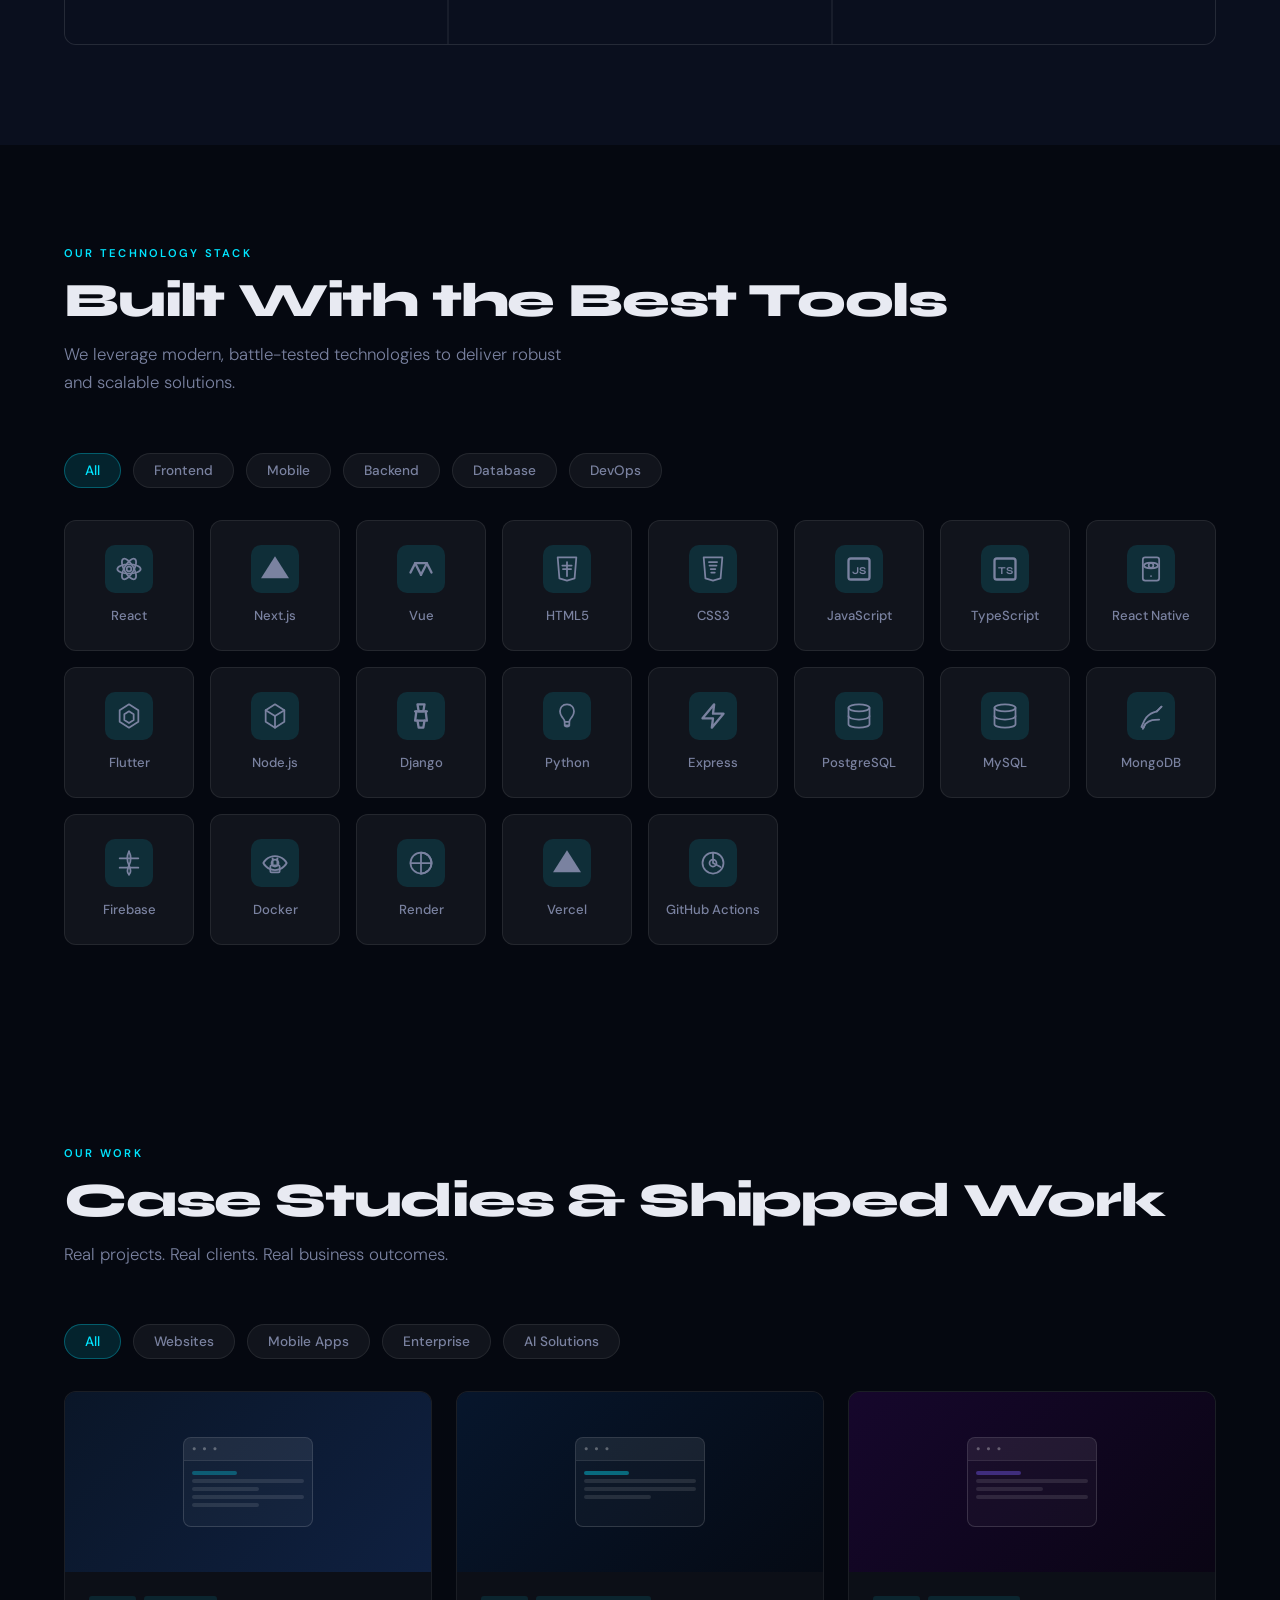
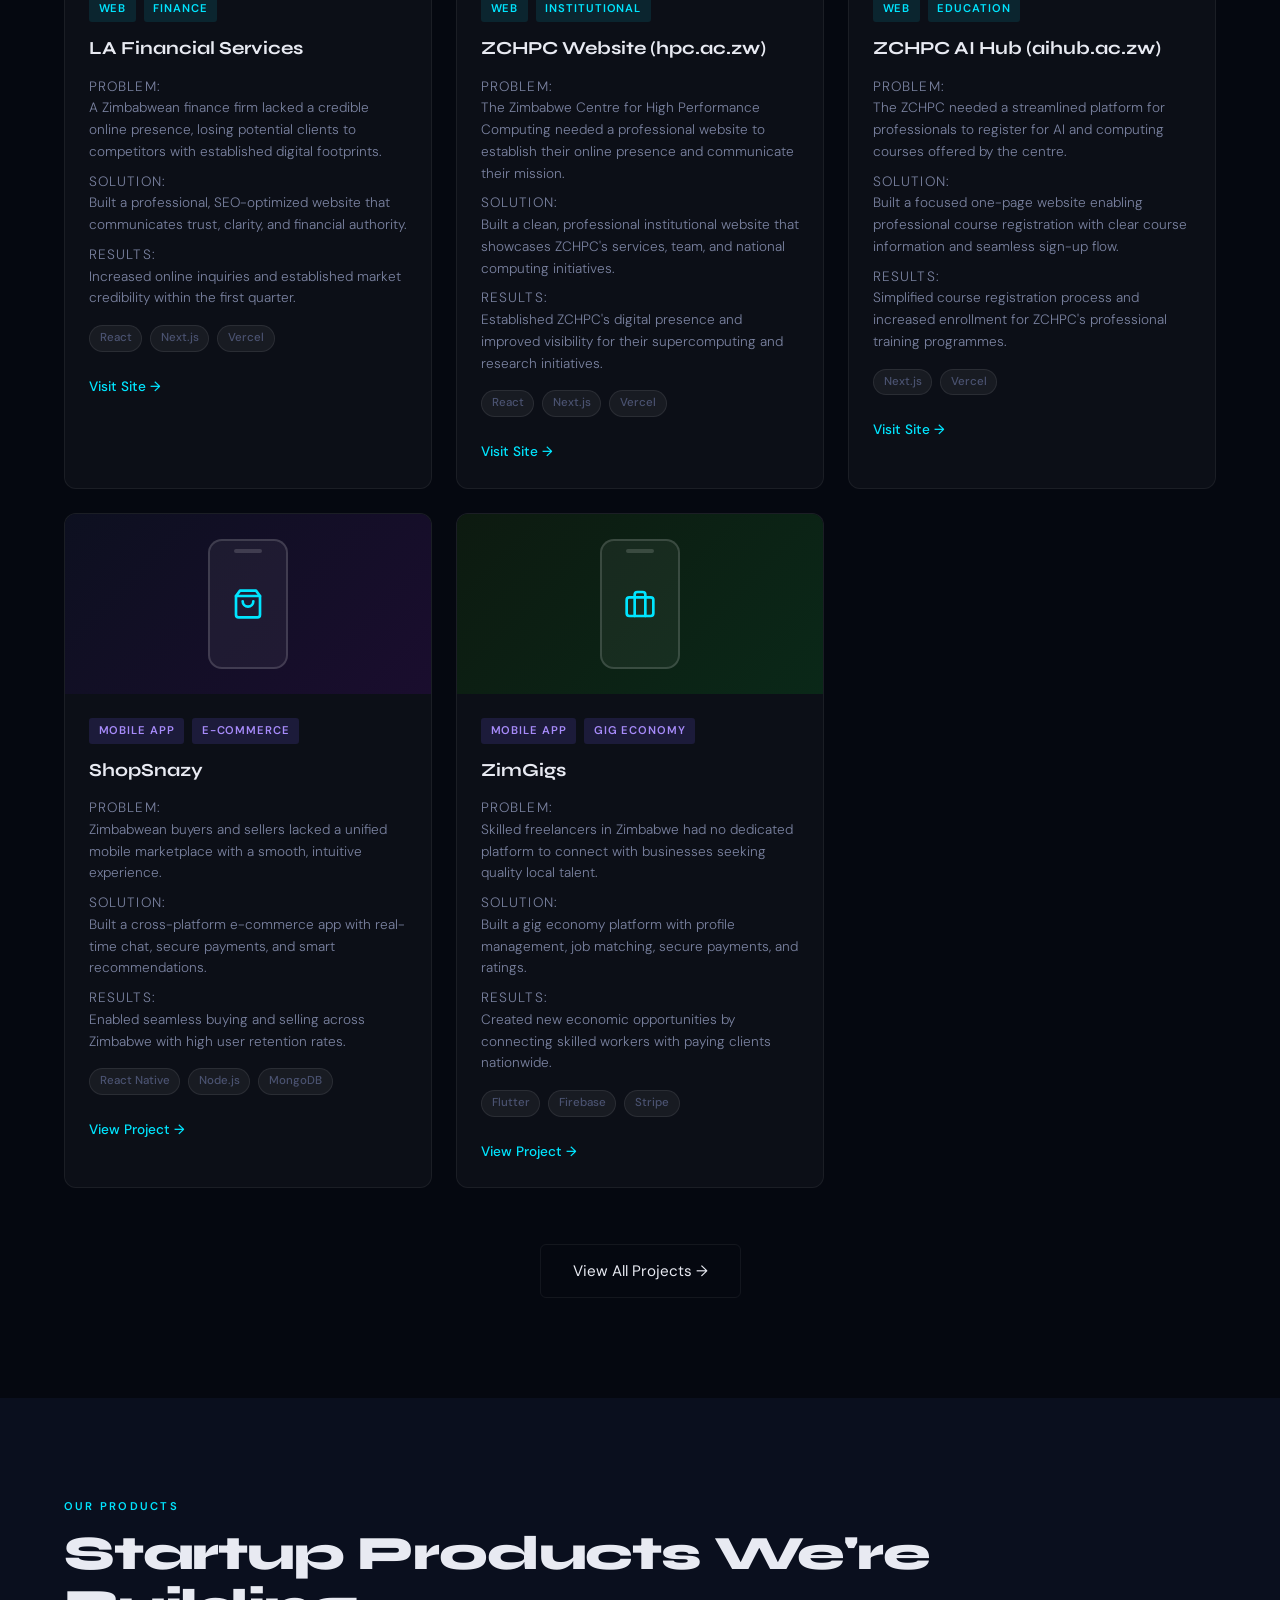
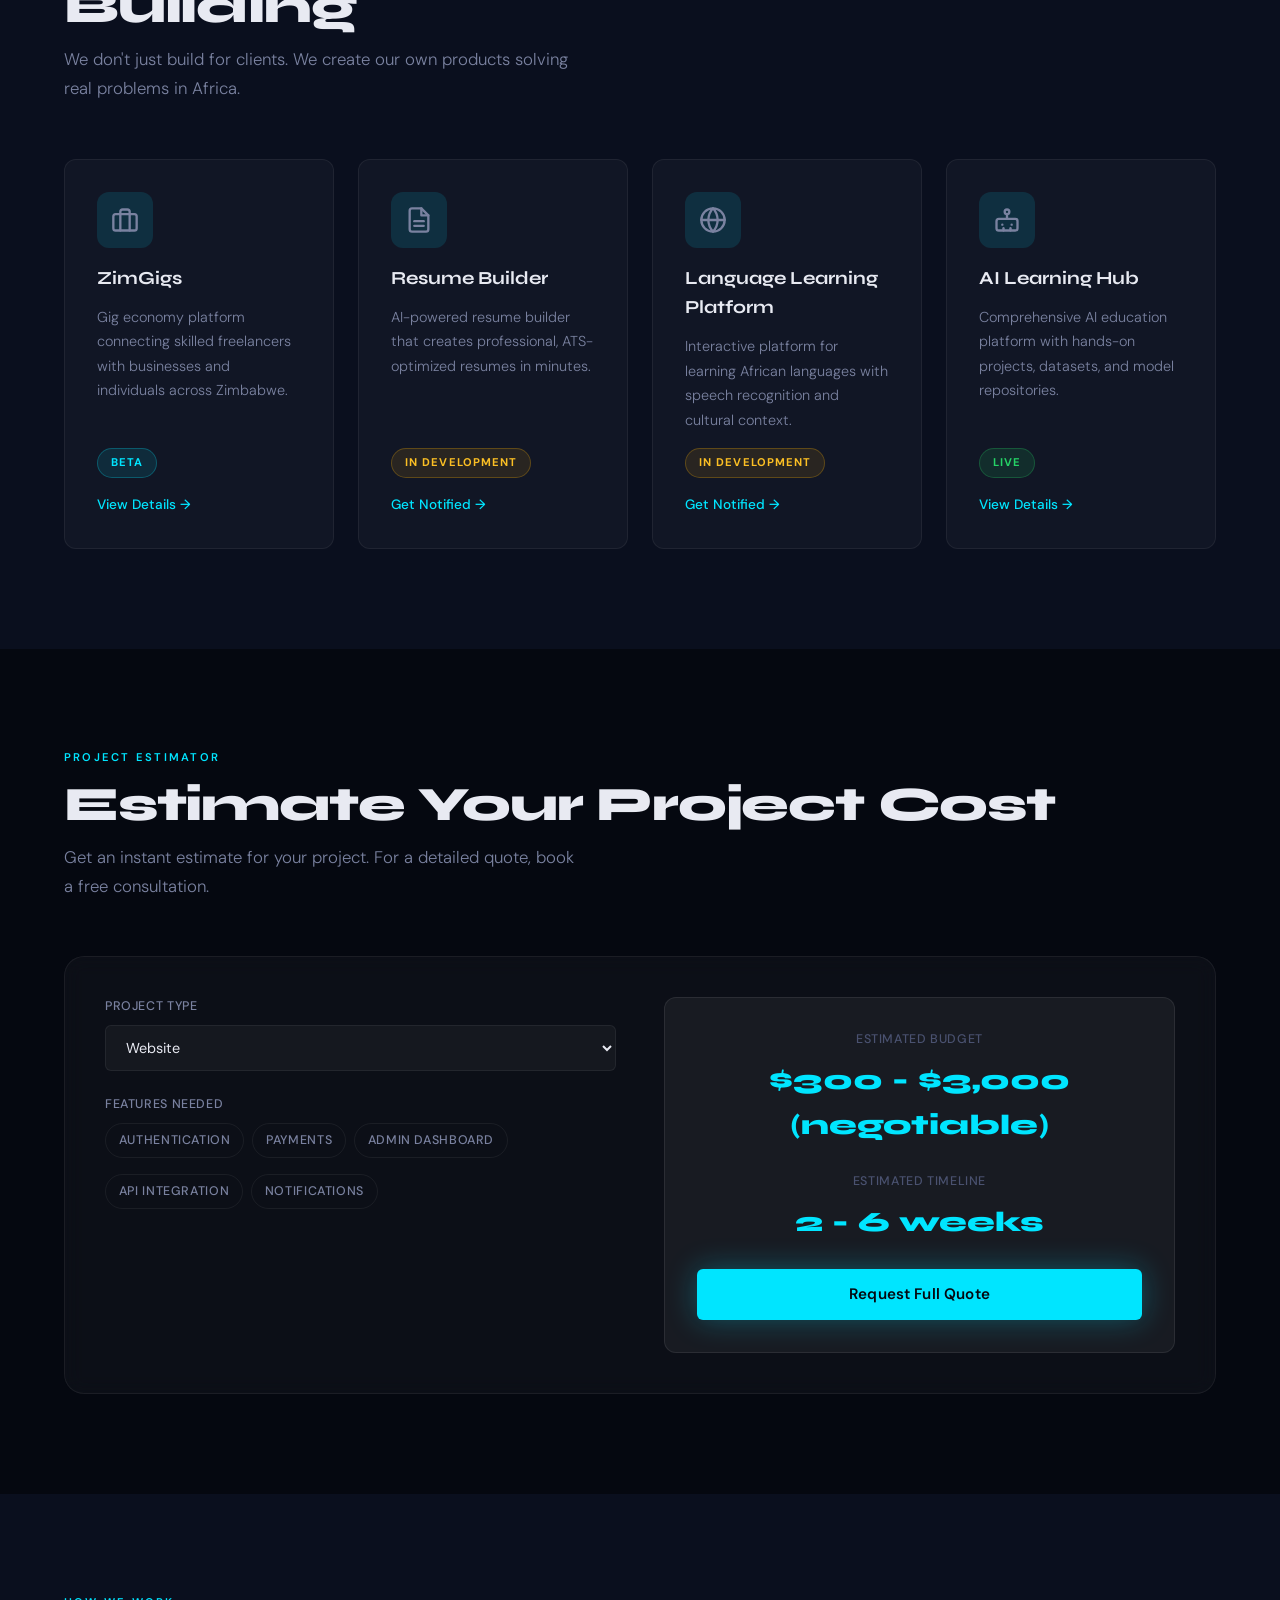
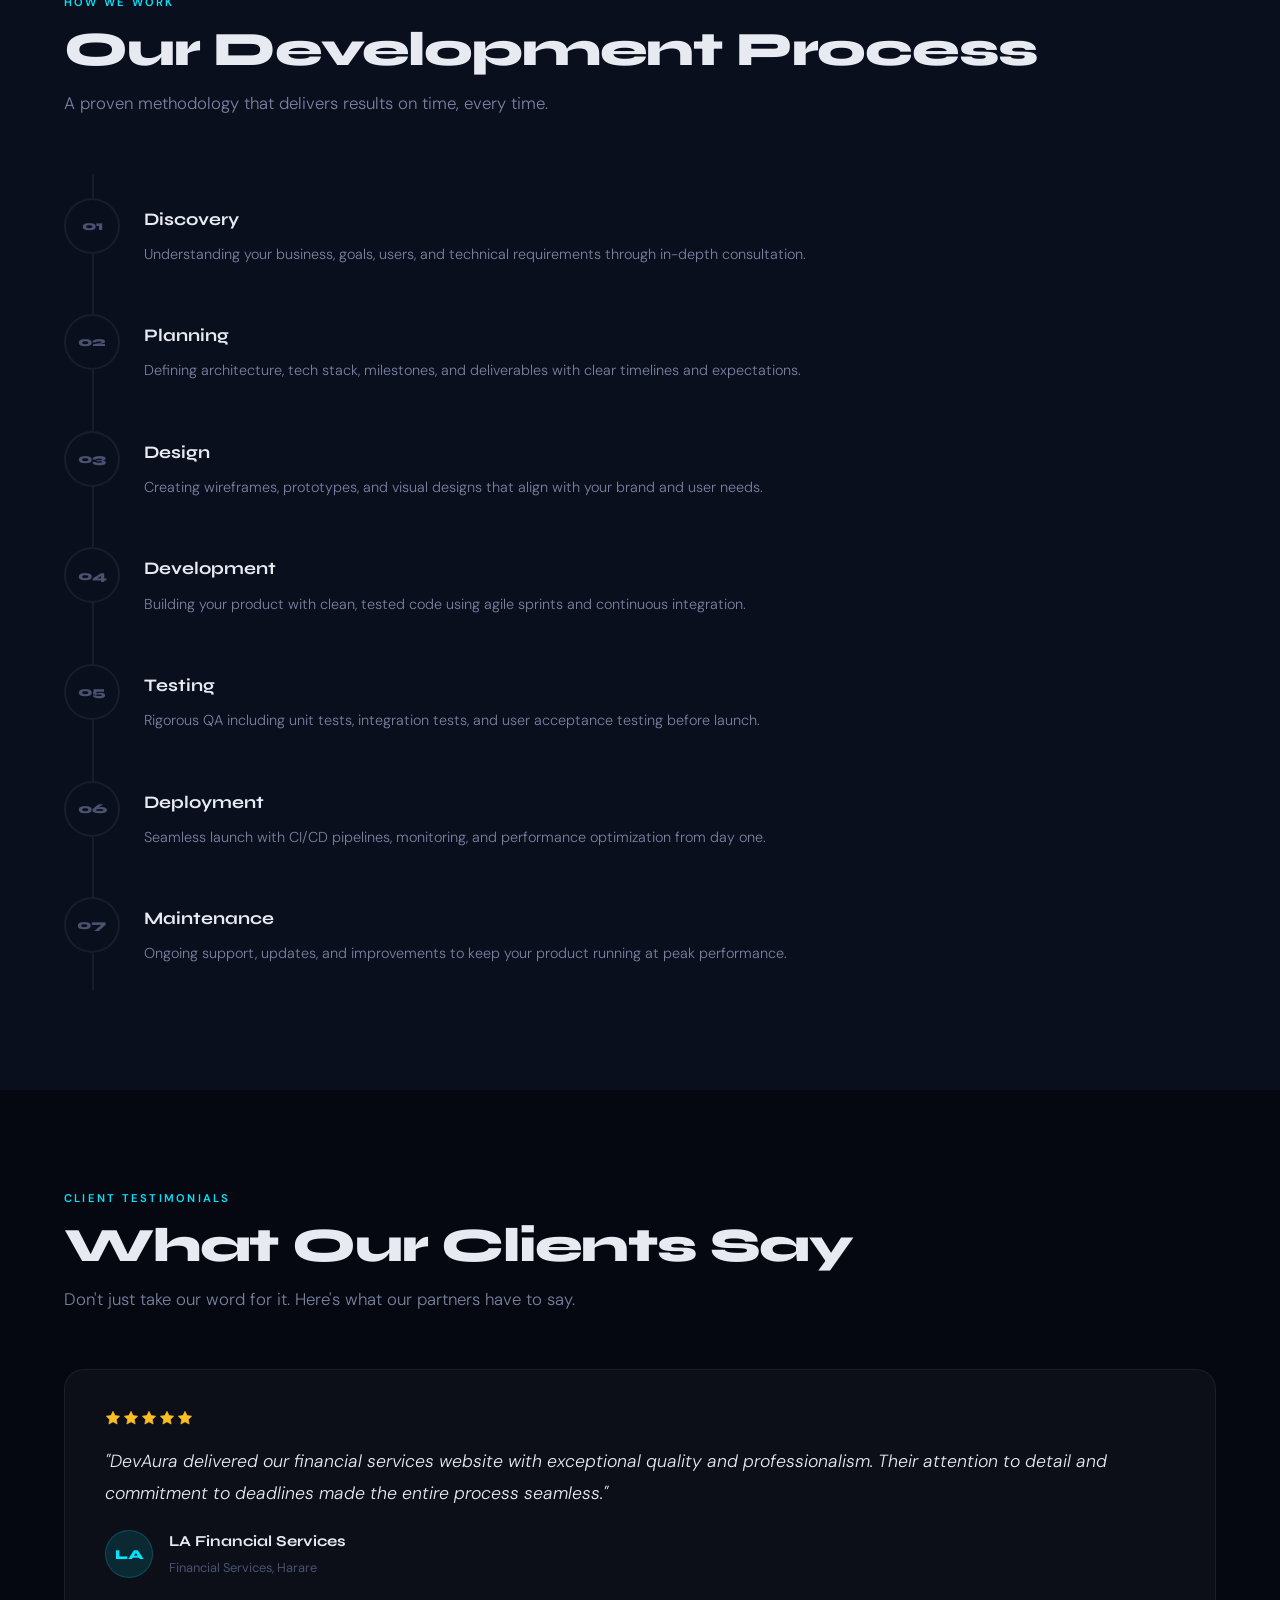
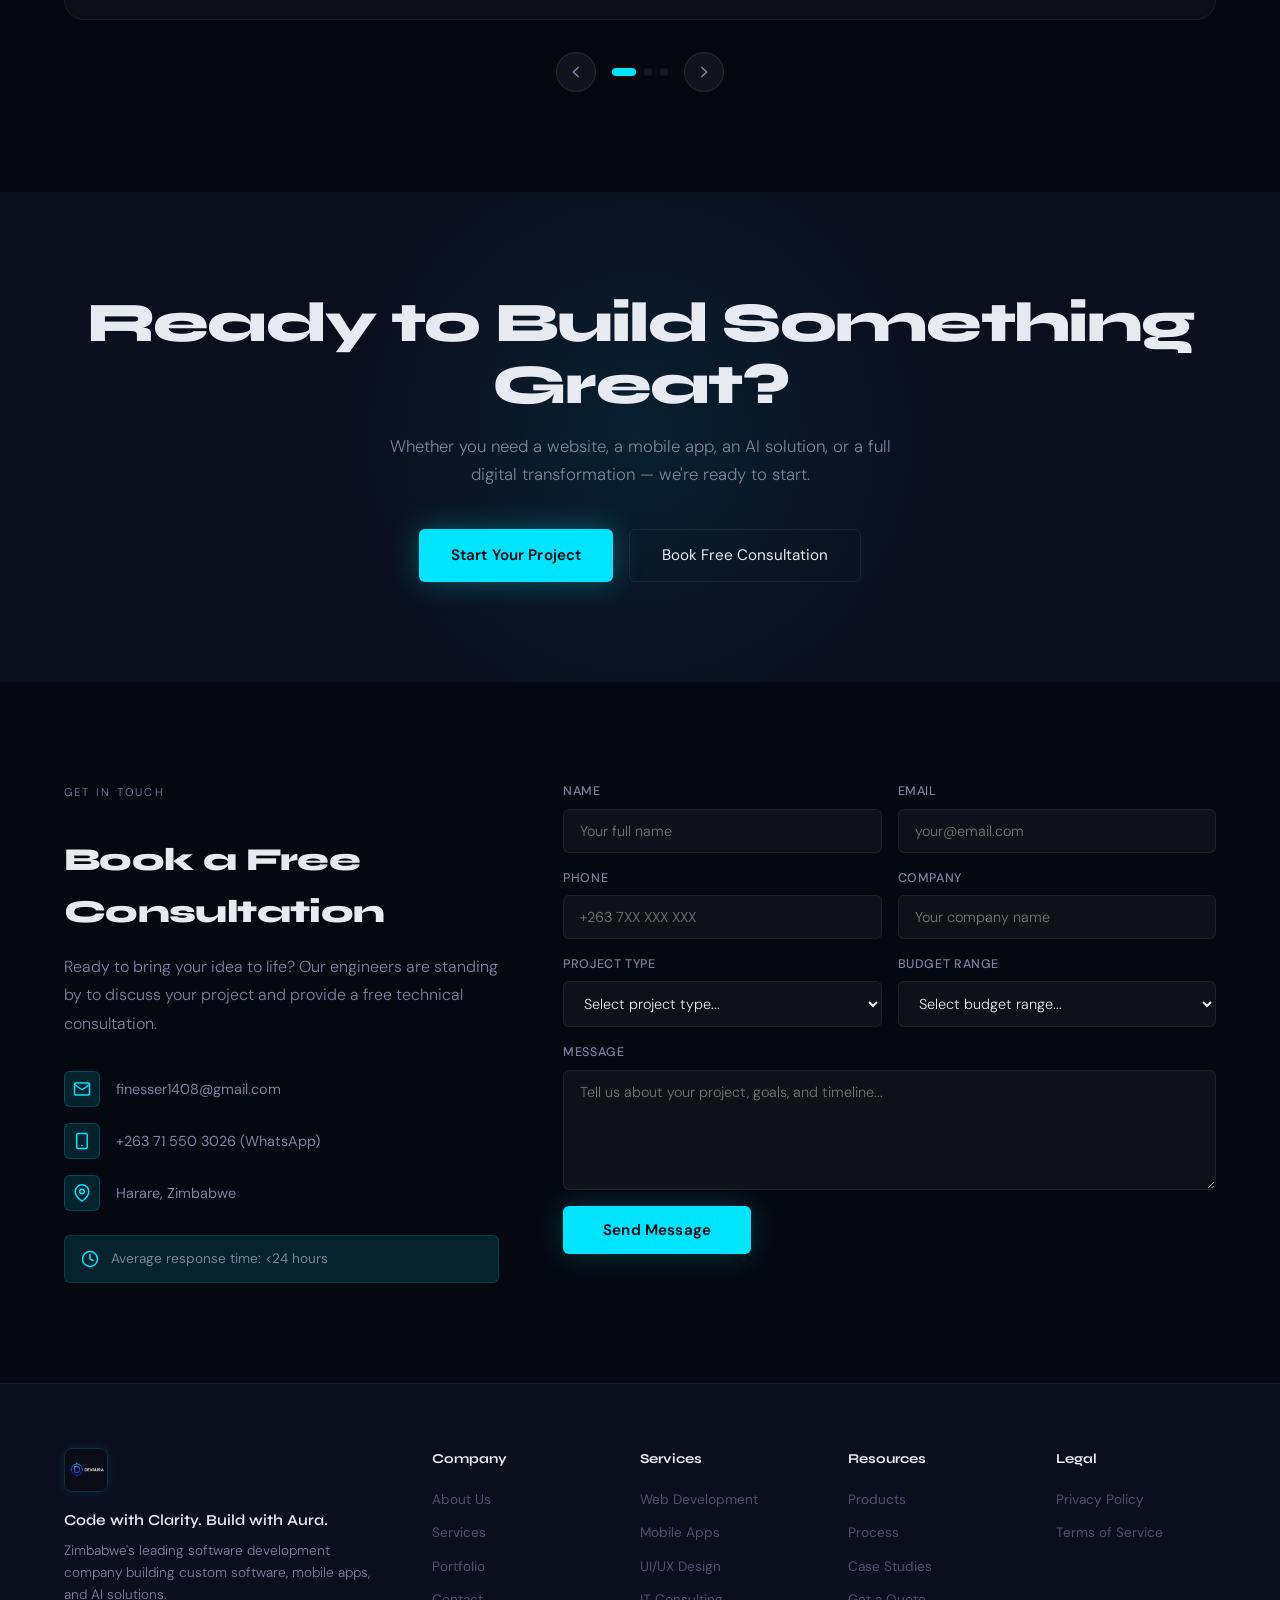
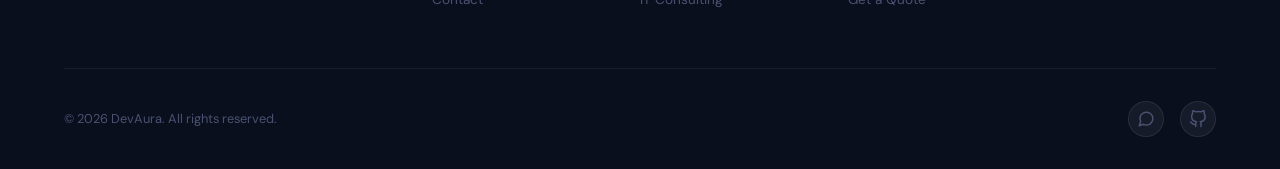
==== commit 39a18101: "improved website speed and removed cursor" ====
--- a/index.html
+++ b/index.html
@@ -34,7 +34,7 @@
   <link rel="preconnect" href="https://fonts.googleapis.com">
   <link rel="preconnect" href="https://fonts.gstatic.com" crossorigin>
   <link
-    href="https://fonts.googleapis.com/css2?family=Syne:wght@400;600;700;800&family=DM+Sans:ital,opsz,wght@0,9..40,300;0,9..40,400;0,9..40,500;0,9..40,600;1,9..40,300&display=swap"
+    href="https://fonts.googleapis.com/css2?family=Syne:wght@700;800&display=swap&family=DM+Sans:wght@300;400;500&display=swap"
     rel="stylesheet">
   <link rel="icon" type="image/jpeg" href="assets/logo.jpg">
   <link rel="stylesheet" href="css/style.css">
@@ -905,7 +905,7 @@
   <footer class="footer">
     <div class="footer-grid">
       <div class="footer-brand">
-        <a href="index.html" class="logo"><img src="assets/logo.jpg" alt="DevAura Logo" width="44" height="44"></a>
+        <a href="index.html" class="logo"><img src="assets/logo.jpg" alt="DevAura Logo" width="44" height="44" loading="lazy"></a>
         <p class="footer-tagline">Code with Clarity. Build with Aura.</p>
         <p class="footer-desc">Zimbabwe's leading software development company building custom software, mobile apps, and AI solutions.</p>
       </div>
--- a/css/style.css
+++ b/css/style.css
@@ -54,7 +54,6 @@
   font-size: 16px;
   line-height: 1.6;
   overflow-x: hidden;
-  cursor: none;
   transition: background var(--transition), color var(--transition);
 }
 
@@ -65,6 +64,7 @@
   z-index: 10000;
   display: flex; align-items: center; justify-content: center;
   transition: opacity 0.6s ease, visibility 0.6s ease;
+  transform: translateZ(0);
 }
 .loading-screen.hidden { opacity: 0; visibility: hidden; }
 .loading-content { display: flex; flex-direction: column; align-items: center; gap: 2rem; }
@@ -93,6 +93,7 @@
   display: flex; align-items: center; justify-content: center;
   opacity: 0; visibility: hidden;
   transition: opacity 0.6s ease, visibility 0.6s ease;
+  transform: translateZ(0);
 }
 .success-overlay.active { opacity: 1; visibility: visible; }
 .success-content { display: flex; flex-direction: column; align-items: center; gap: 2rem; }
@@ -148,16 +149,9 @@
     linear-gradient(135deg, rgba(124,92,252,0.02) 0%, rgba(0,229,255,0.02) 50%, rgba(124,92,252,0.02) 100%);
   }
 }
-.cursor {
-  width: 10px; height: 10px; background: var(--cyan);
-  border-radius: 50%; position: fixed; pointer-events: none;
-  z-index: 9999; transform: translate(-50%,-50%); transition: transform 0.1s;
-}
+.cursor,
 .cursor-ring {
-  width: 36px; height: 36px;
-  border: 1px solid rgba(0,229,255,0.5);
-  border-radius: 50%; position: fixed; pointer-events: none;
-  z-index: 9998; transform: translate(-50%,-50%); transition: all 0.15s ease;
+  display: none !important;
 }
 
 /* Noise texture overlay */
@@ -173,7 +167,9 @@
   position: fixed; top: 0; left: 0; right: 0; z-index: 100;
   padding: 0 5%; height: 72px;
   display: flex; align-items: center; justify-content: space-between;
-  background: rgba(5,8,16,0.7); backdrop-filter: blur(20px);
+  background: rgba(5,8,16,0.7);
+  -webkit-backdrop-filter: blur(20px);
+  backdrop-filter: blur(20px);
   border-bottom: 1px solid var(--border);
   transition: background var(--transition);
 }
@@ -212,7 +208,7 @@
   background: var(--glass); border: 1px solid var(--glass-border);
   border-radius: 50%; width: 36px; height: 36px;
   display: flex; align-items: center; justify-content: center;
-  cursor: none; transition: all var(--transition); color: var(--text-muted);
+  cursor: pointer; transition: all var(--transition); color: var(--text-muted);
 }
 .theme-toggle:hover { border-color: var(--border-hover); color: var(--cyan); }
 .icon-moon { display: none; }
@@ -246,7 +242,7 @@
   background: transparent; border: 1px solid var(--cyan); color: var(--cyan);
   padding: 0.5rem 1.25rem; border-radius: var(--radius-sm);
   font-family: var(--font-body); font-size: 0.875rem; font-weight: 500;
-  cursor: none; text-decoration: none; transition: all 0.25s;
+  cursor: pointer; text-decoration: none; transition: all 0.25s;
   position: relative; overflow: hidden; z-index: 1;
 }
 .btn-quote::before {
@@ -256,7 +252,7 @@
 .btn-quote:hover { color: var(--bg); }
 .btn-quote:hover::before { transform: translateX(0); }
 
-.hamburger { display: none; flex-direction: column; gap: 5px; cursor: none; padding: 4px; }
+.hamburger { display: none; flex-direction: column; gap: 5px; cursor: pointer; padding: 4px; }
 .hamburger span { display: block; width: 24px; height: 1.5px; background: var(--text); transition: 0.3s; }
 
 /* ═══════════ HERO ═══════════ */
@@ -272,6 +268,7 @@
     linear-gradient(rgba(0,229,255,0.04) 1px, transparent 1px),
     linear-gradient(90deg, rgba(0,229,255,0.04) 1px, transparent 1px);
   background-size: 60px 60px;
+  -webkit-mask-image: radial-gradient(ellipse 80% 80% at 50% 50%, black 20%, transparent 80%);
   mask-image: radial-gradient(ellipse 80% 80% at 50% 50%, black 20%, transparent 80%);
   animation: gridPulse 8s ease-in-out infinite;
 }
@@ -282,11 +279,15 @@
   width: 500px; height: 500px;
   background: radial-gradient(circle, rgba(0,229,255,0.15) 0%, transparent 70%);
   top: -100px; left: -100px; animation: orbFloat1 12s ease-in-out infinite;
+  transform: translateZ(0);
+  will-change: transform;
 }
 .orb-2 {
   width: 400px; height: 400px;
   background: radial-gradient(circle, rgba(124,92,252,0.15) 0%, transparent 70%);
   bottom: -50px; right: -50px; animation: orbFloat2 10s ease-in-out infinite;
+  transform: translateZ(0);
+  will-change: transform;
 }
 @keyframes orbFloat1 { 0%,100%{transform:translate(0,0)} 50%{transform:translate(40px,30px)} }
 @keyframes orbFloat2 { 0%,100%{transform:translate(0,0)} 50%{transform:translate(-30px,-40px)} }
@@ -330,7 +331,7 @@
   background: var(--cyan); color: var(--bg);
   padding: 0.85rem 2rem; border-radius: var(--radius-sm);
   font-family: var(--font-body); font-size: 0.95rem; font-weight: 600;
-  text-decoration: none; cursor: none; transition: all 0.25s;
+  text-decoration: none; cursor: pointer; transition: all 0.25s;
   box-shadow: 0 0 30px rgba(0,229,255,0.3); letter-spacing: 0.01em;
   display: inline-flex; align-items: center; justify-content: center;
 }
@@ -343,7 +344,7 @@
   padding: 0.85rem 2rem; border-radius: var(--radius-sm);
   border: 1px solid var(--border);
   font-family: var(--font-body); font-size: 0.95rem; font-weight: 400;
-  text-decoration: none; cursor: none; transition: all 0.25s;
+  text-decoration: none; cursor: pointer; transition: all 0.25s;
   display: inline-flex; align-items: center; justify-content: center;
 }
 .btn-secondary:hover { border-color: var(--border-hover); background: var(--cyan-dim); }
@@ -424,6 +425,7 @@
     linear-gradient(rgba(0,229,255,0.04) 1px, transparent 1px),
     linear-gradient(90deg, rgba(0,229,255,0.04) 1px, transparent 1px);
   background-size: 60px 60px;
+  -webkit-mask-image: radial-gradient(ellipse 60% 60% at 50% 50%, black 20%, transparent 80%);
   mask-image: radial-gradient(ellipse 60% 60% at 50% 50%, black 20%, transparent 80%);
 }
 
@@ -447,7 +449,7 @@
   opacity: 0; transition: opacity 0.3s;
 }
 .service-card:hover {
-  background: var(--bg3); transform: translateY(-8px) scale(1.02);
+  background: var(--bg3); transform: translateY(-8px) scale(1.02) translateZ(0);
   box-shadow: 0 20px 60px rgba(0,229,255,0.3), 0 0 0 1px rgba(0,229,255,0.2);
   z-index: 10;
 }
@@ -527,7 +529,7 @@
   background: var(--glass); border: 1px solid var(--glass-border);
   color: var(--text-muted); padding: 0.5rem 1.25rem;
   border-radius: 100px; font-family: var(--font-body);
-  font-size: 0.85rem; font-weight: 500; cursor: none;
+  font-size: 0.85rem; font-weight: 500; cursor: pointer;
   transition: all var(--transition);
 }
 .tech-filter:hover, .tech-filter.active {
@@ -543,7 +545,7 @@
   background: var(--glass); border: 1px solid var(--glass-border);
   border-radius: var(--radius); padding: 1.5rem 1rem;
   display: flex; flex-direction: column; align-items: center; gap: 0.75rem;
-  transition: all var(--transition); cursor: none;
+  transition: all var(--transition); cursor: pointer;
   text-align: center;
 }
 .tech-card:hover {
@@ -570,7 +572,7 @@
   background: var(--glass); border: 1px solid var(--glass-border);
   color: var(--text-muted); padding: 0.5rem 1.25rem;
   border-radius: 100px; font-family: var(--font-body);
-  font-size: 0.85rem; font-weight: 500; cursor: none;
+  font-size: 0.85rem; font-weight: 500; cursor: pointer;
   transition: all var(--transition);
 }
 .portfolio-filter:hover, .portfolio-filter.active {
@@ -682,7 +684,9 @@
   padding: 0.3rem 0.7rem; border-radius: 3px;
 }
 .blur-overlay {
-  position: absolute; inset: 0; backdrop-filter: blur(2px);
+  position: absolute; inset: 0;
+  -webkit-backdrop-filter: blur(2px);
+  backdrop-filter: blur(2px);
   background: rgba(5,8,16,0.3); display: flex;
   align-items: center; justify-content: center;
 }
@@ -744,6 +748,7 @@
   gap: 3rem; align-items: start;
   background: var(--card-bg); border: 1px solid var(--border);
   border-radius: var(--radius-lg); padding: 2.5rem;
+  -webkit-backdrop-filter: blur(10px);
   backdrop-filter: blur(10px);
 }
 .calc-form { display: flex; flex-direction: column; gap: 1.5rem; }
@@ -766,9 +771,11 @@
 .calc-check {
   display: flex; align-items: center; gap: 0.5rem;
   font-size: 0.85rem; color: var(--text-muted);
-  cursor: none; padding: 0.4rem 0.8rem;
+  cursor: pointer; padding: 0.4rem 0.8rem;
   border: 1px solid var(--border); border-radius: 100px;
-  transition: all 0.2s; user-select: none;
+  transition: all 0.2s;
+  -webkit-user-select: none;
+  user-select: none;
 }
 .calc-check:has(input:checked) {
   border-color: rgba(0,229,255,0.4); background: var(--cyan-dim);
@@ -864,13 +871,13 @@
   width: 40px; height: 40px; border-radius: 50%;
   background: var(--glass); border: 1px solid var(--glass-border);
   display: flex; align-items: center; justify-content: center;
-  cursor: none; color: var(--text-muted); transition: all var(--transition);
+  cursor: pointer; color: var(--text-muted); transition: all var(--transition);
 }
 .testimonial-btn:hover { border-color: var(--border-hover); color: var(--cyan); }
 .testimonial-dots { display: flex; gap: 0.5rem; }
 .testimonial-dot {
   width: 8px; height: 8px; border-radius: 50%;
-  background: var(--border); transition: all 0.3s; cursor: none;
+  background: var(--border); transition: all 0.3s; cursor: pointer;
 }
 .testimonial-dot.active { background: var(--cyan); width: 24px; border-radius: 4px; }
 
@@ -949,7 +956,7 @@
 .form-group textarea:focus {
   border-color: rgba(0,229,255,0.4); background: rgba(0,229,255,0.03);
 }
-.form-group select { cursor: none; }
+.form-group select { cursor: pointer; }
 .form-group select option { background: #0a0f1e; }
 .form-group textarea { resize: vertical; min-height: 120px; }
 
@@ -957,7 +964,7 @@
   background: var(--cyan); color: var(--bg);
   padding: 0.9rem 2.5rem; border: none; border-radius: var(--radius-sm);
   font-family: var(--font-body); font-size: 0.95rem; font-weight: 600;
-  cursor: none; transition: all 0.25s; align-self: flex-start;
+  cursor: pointer; transition: all 0.25s; align-self: flex-start;
   letter-spacing: 0.01em; box-shadow: 0 0 30px rgba(0,229,255,0.2);
 }
 .btn-submit:hover { box-shadow: 0 0 50px rgba(0,229,255,0.4); transform: translateY(-2px); }
@@ -1051,7 +1058,7 @@
   position: relative; text-decoration: none; color: inherit; display: block; z-index: 1;
 }
 .graphic-card:hover {
-  transform: translateY(-8px) scale(1.02); border-color: rgba(0,229,255,0.25);
+  transform: translateY(-8px) scale(1.02) translateZ(0); border-color: rgba(0,229,255,0.25);
   box-shadow: 0 20px 60px rgba(0,229,255,0.3); z-index: 10;
 }
 .graphic-thumb {
@@ -1072,7 +1079,9 @@
 /* Lightbox */
 .lightbox-overlay {
   position: fixed; inset: 0;
-  background: rgba(5,8,16,0.95); backdrop-filter: blur(15px);
+  background: rgba(5,8,16,0.95);
+  -webkit-backdrop-filter: blur(15px);
+  backdrop-filter: blur(15px);
   z-index: 1000; display: flex; align-items: center; justify-content: center;
   opacity: 0; pointer-events: none; transition: opacity 0.3s ease;
 }
@@ -1124,6 +1133,7 @@
     display: flex; flex-direction: column;
     position: fixed; top: 72px; left: 0; right: 0;
     background: rgba(5,8,16,0.98); padding: 2.5rem 2rem; gap: 1.75rem;
+    -webkit-backdrop-filter: blur(20px);
     backdrop-filter: blur(20px);
     border-bottom: 1px solid rgba(0,229,255,0.15);
     box-shadow: 0 10px 30px rgba(0,0,0,0.6);
@@ -1138,8 +1148,6 @@
   .contact-wrap { grid-template-columns: 1fr; gap: 2rem; }
   .form-row { grid-template-columns: 1fr; }
   .footer-grid { grid-template-columns: 1fr 1fr; gap: 2rem; }
-  body { cursor: auto; }
-  .cursor, .cursor-ring { display: none; }
   .tech-grid { grid-template-columns: repeat(auto-fill, minmax(100px, 1fr)); }
 }
 
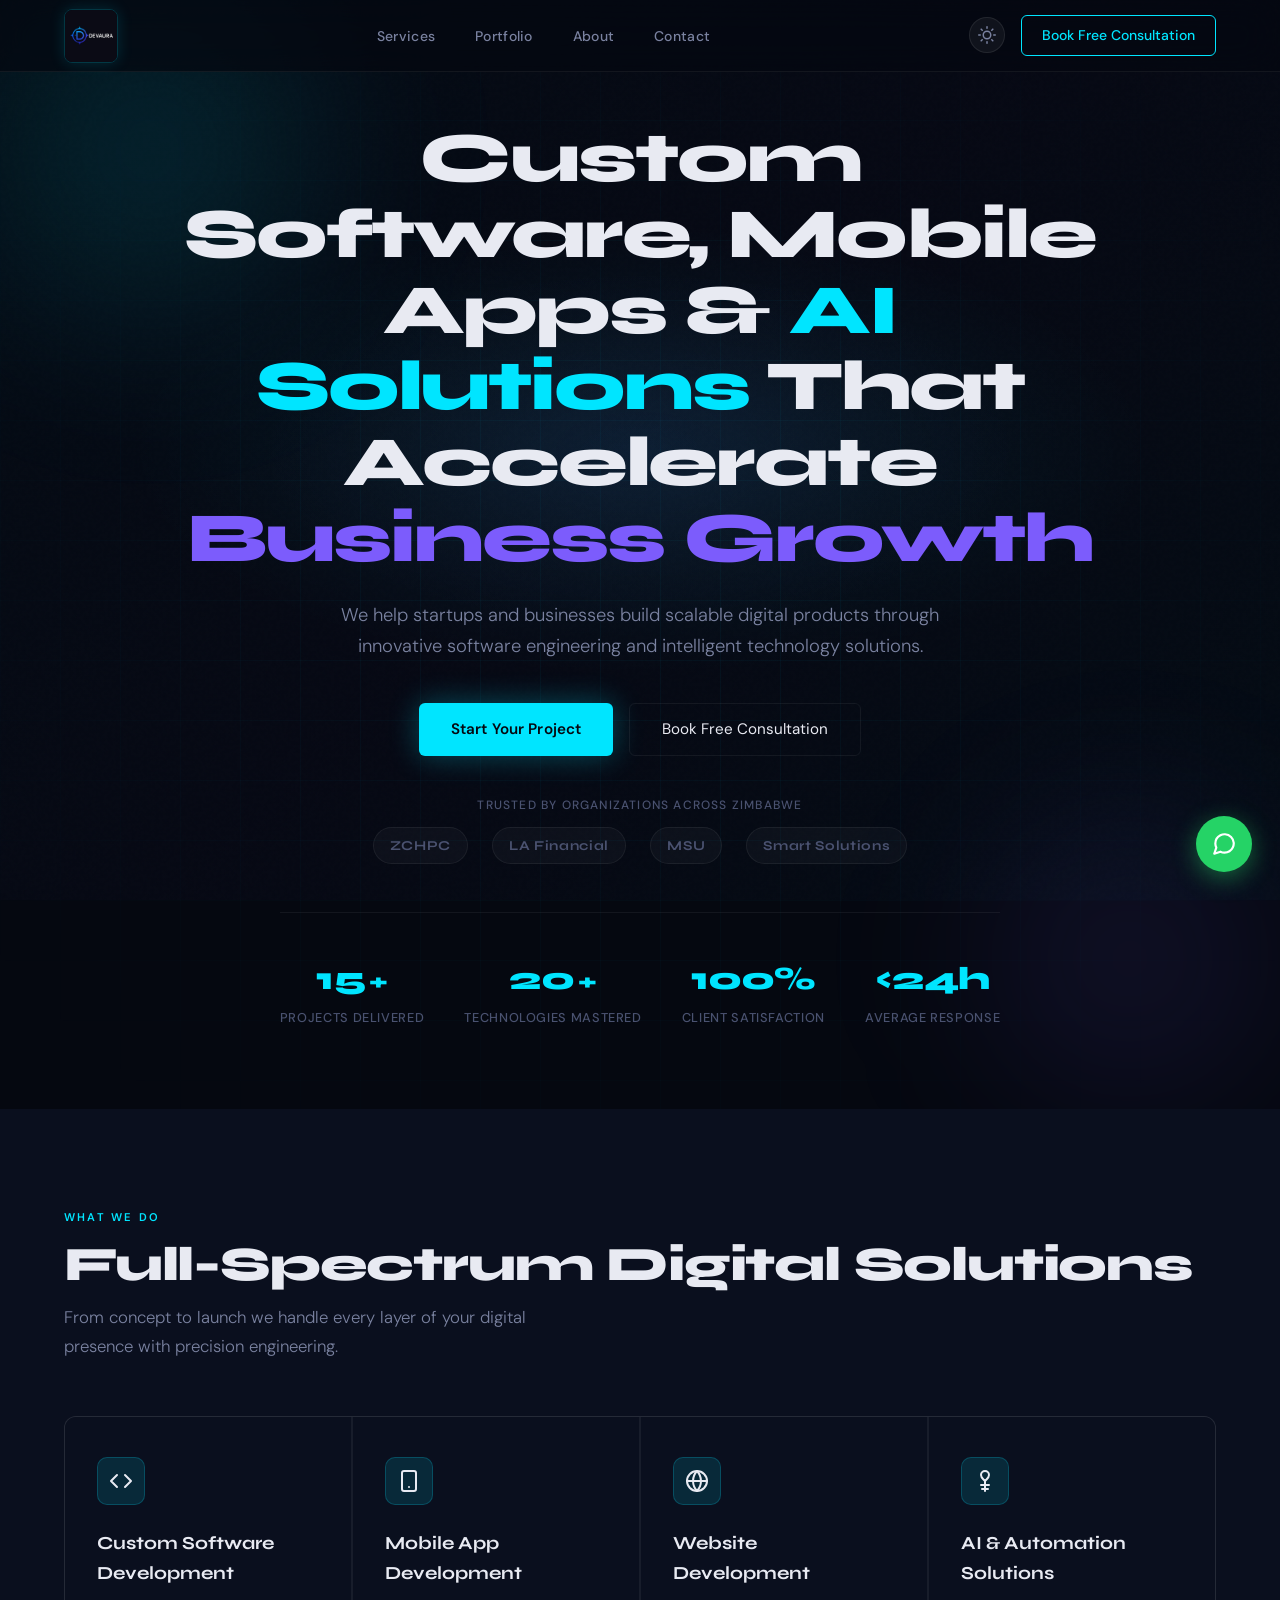
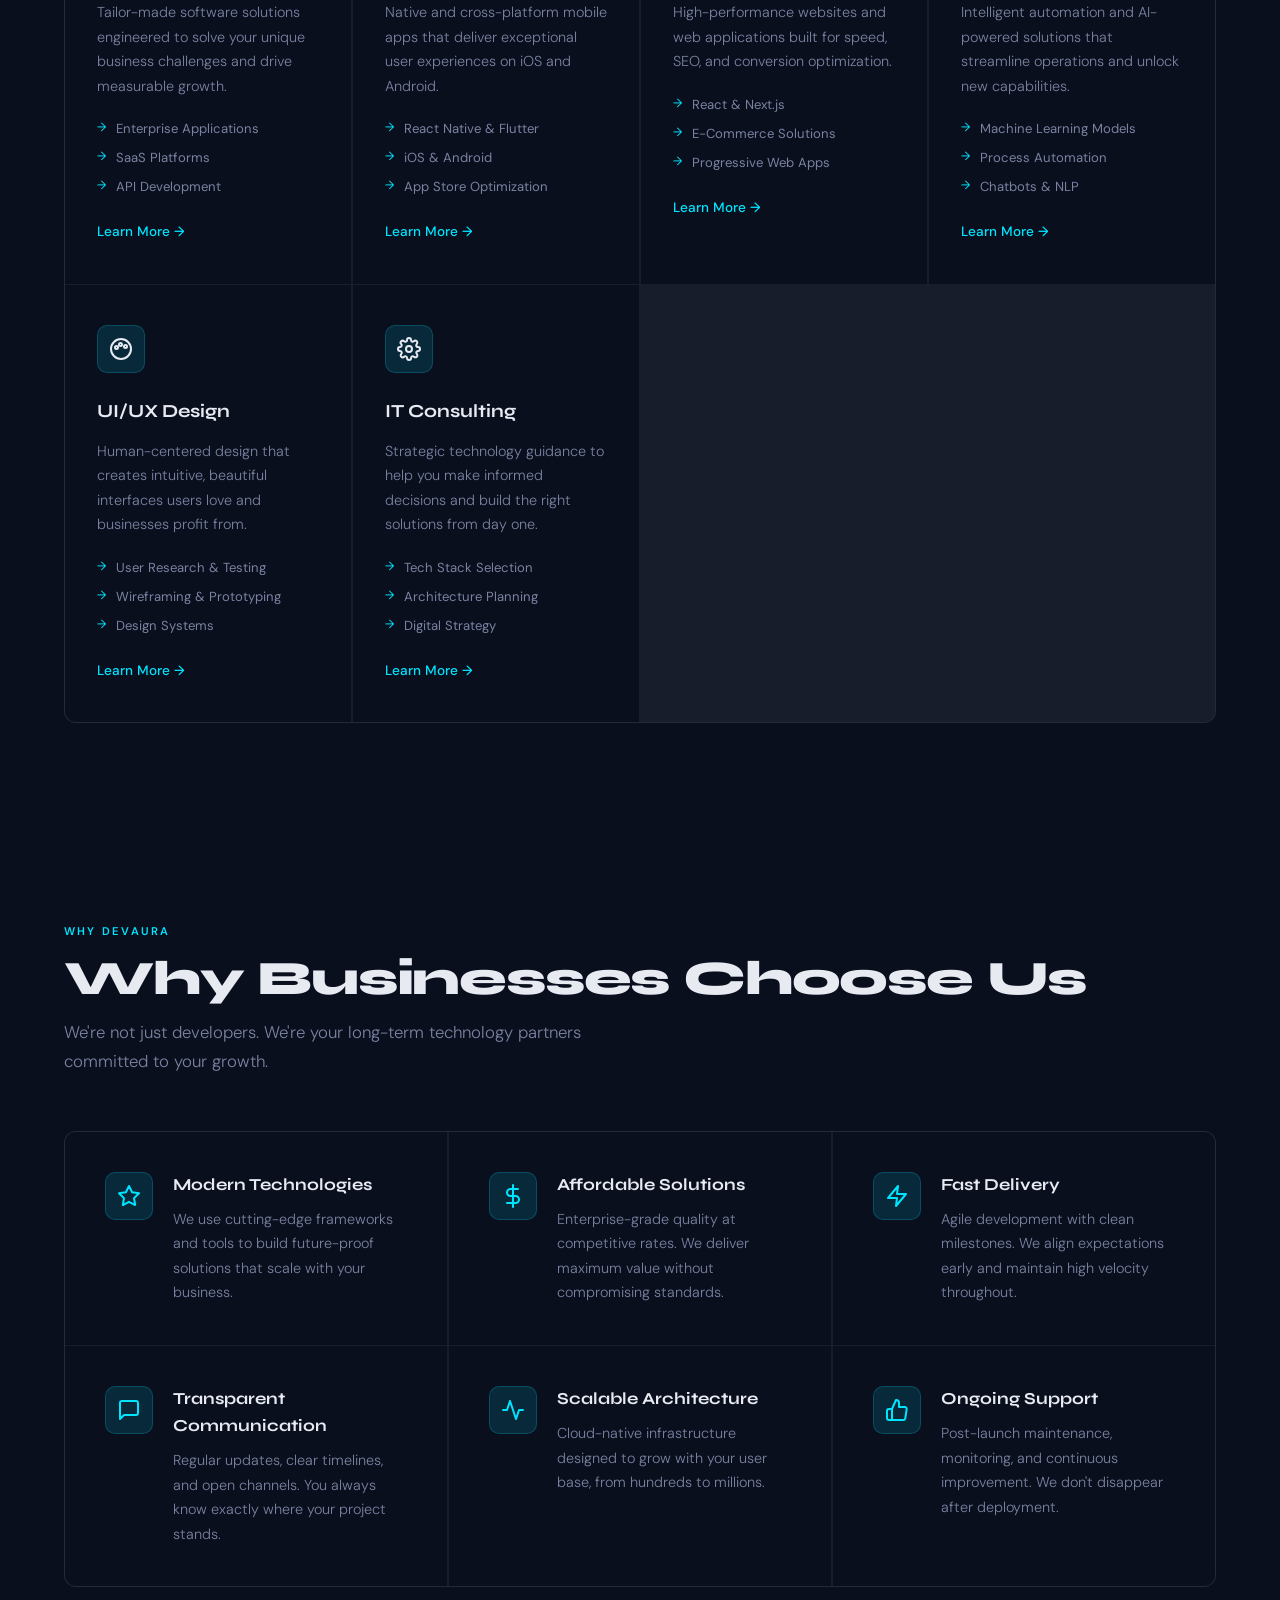
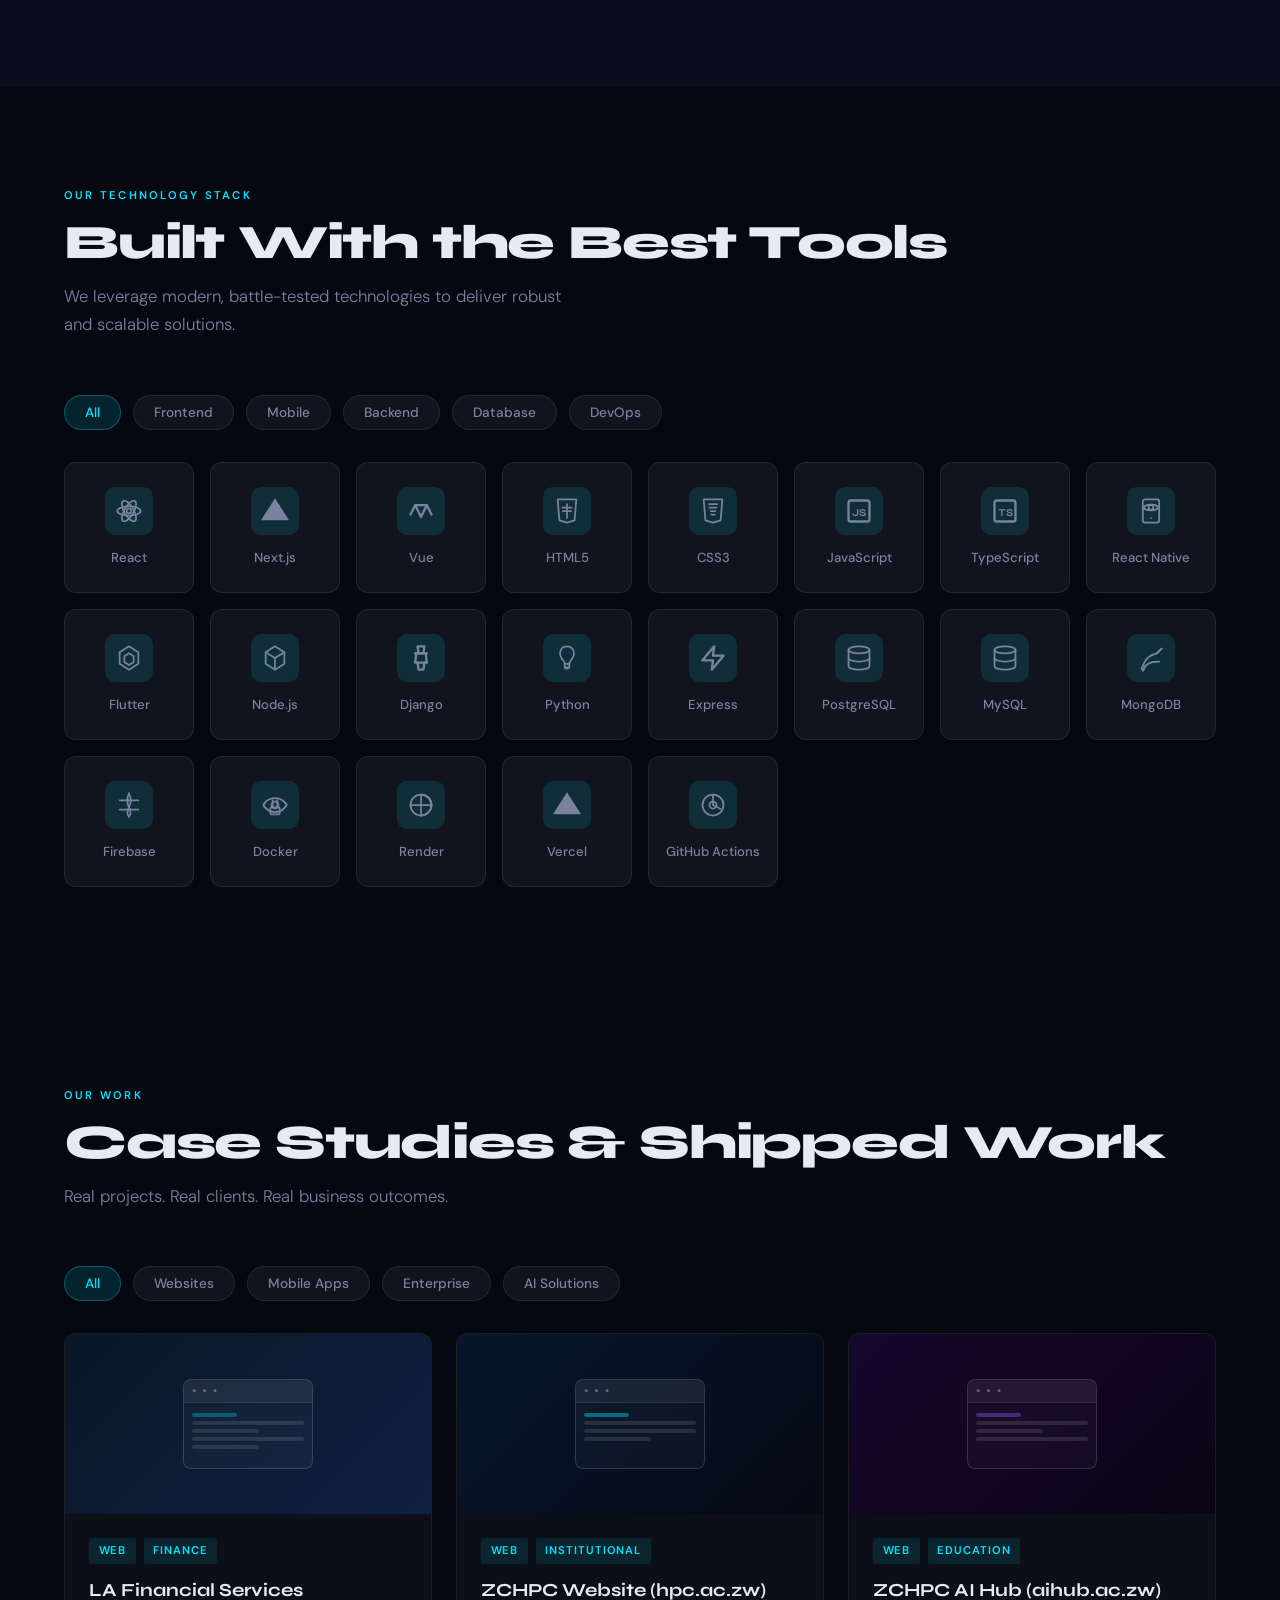
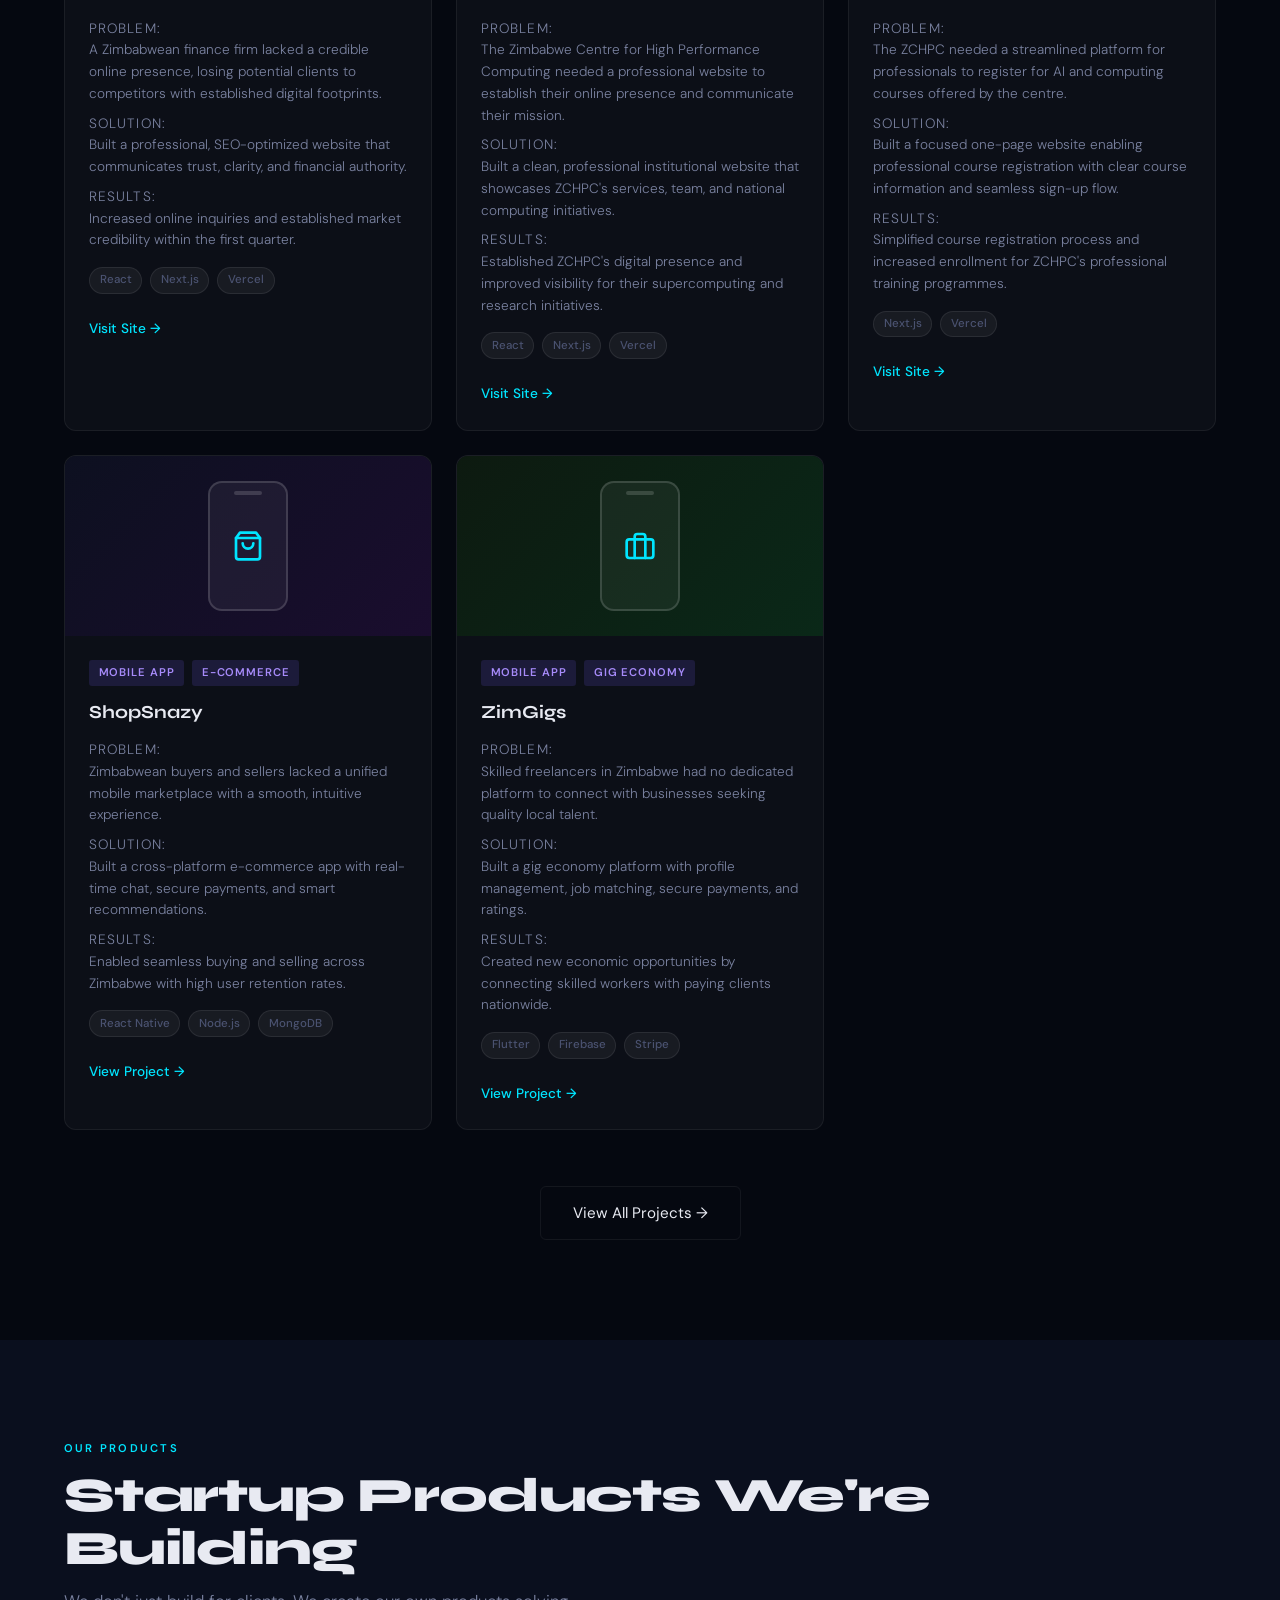
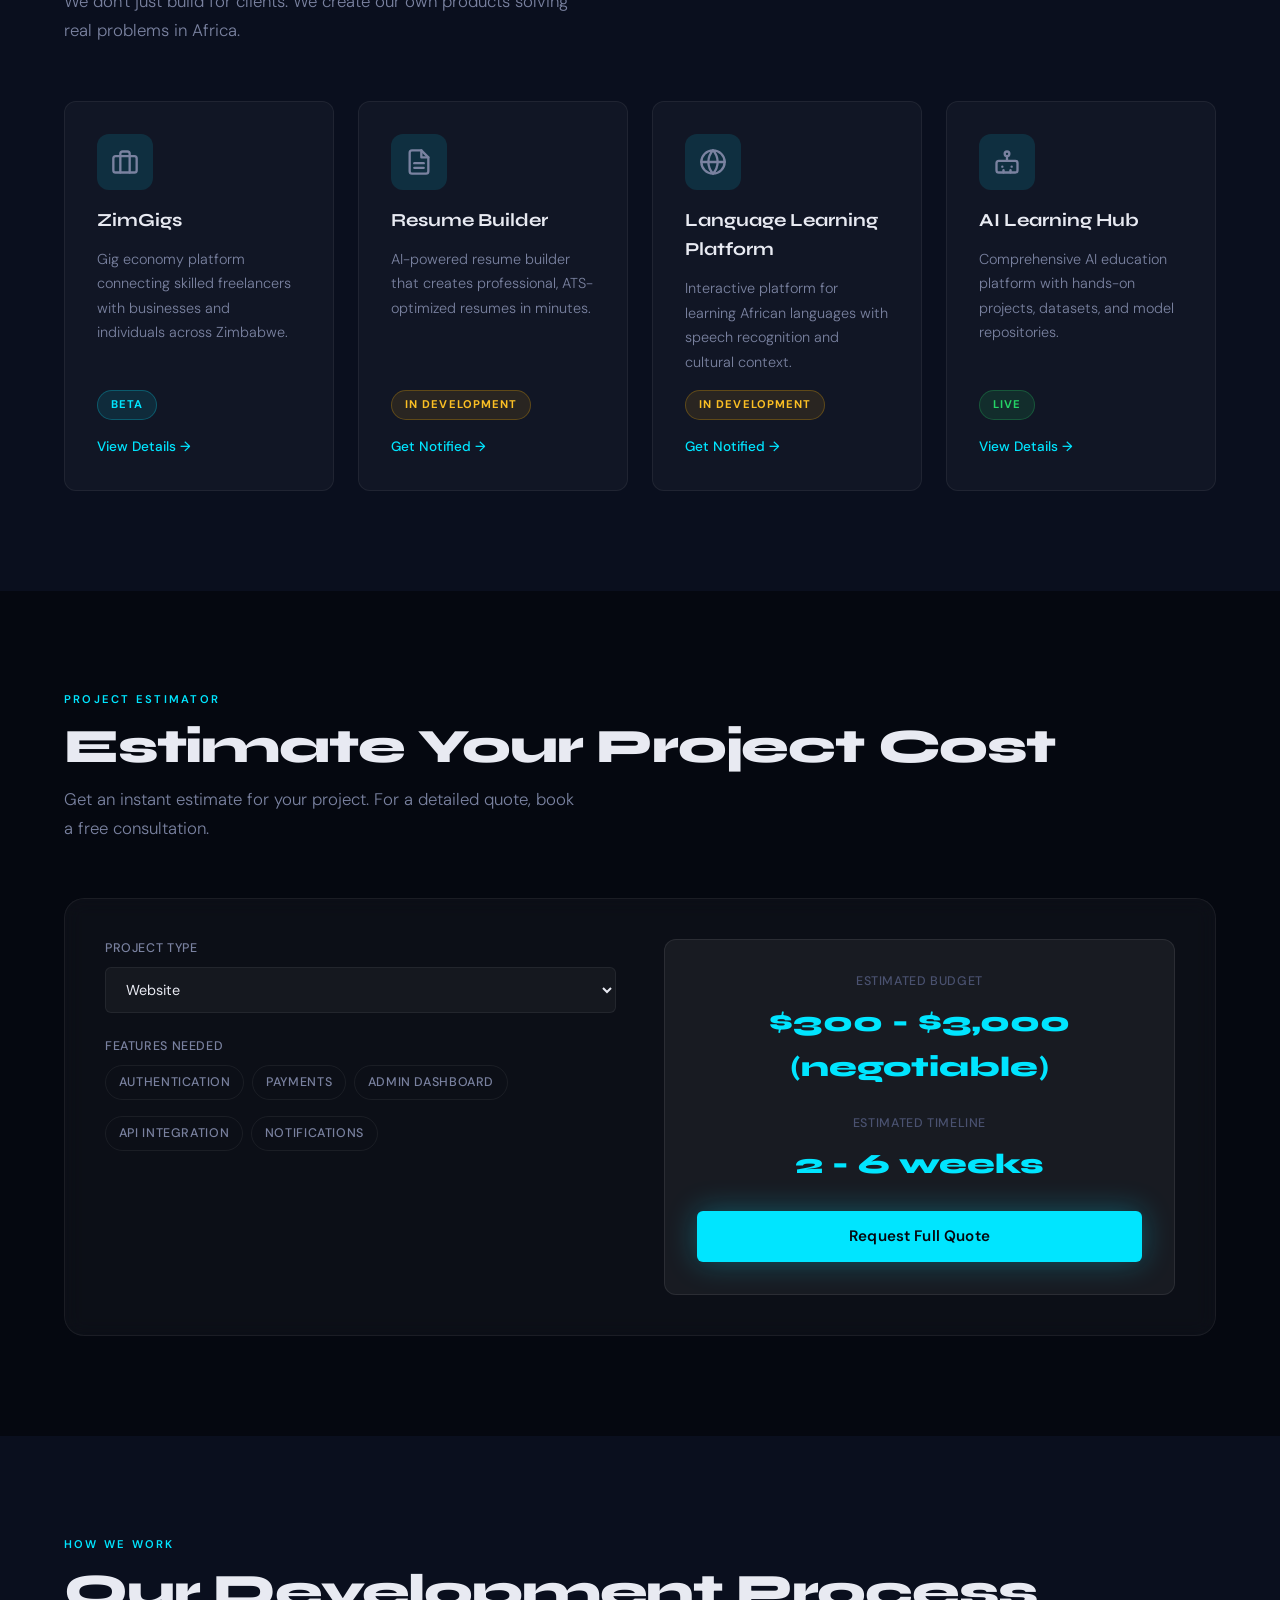
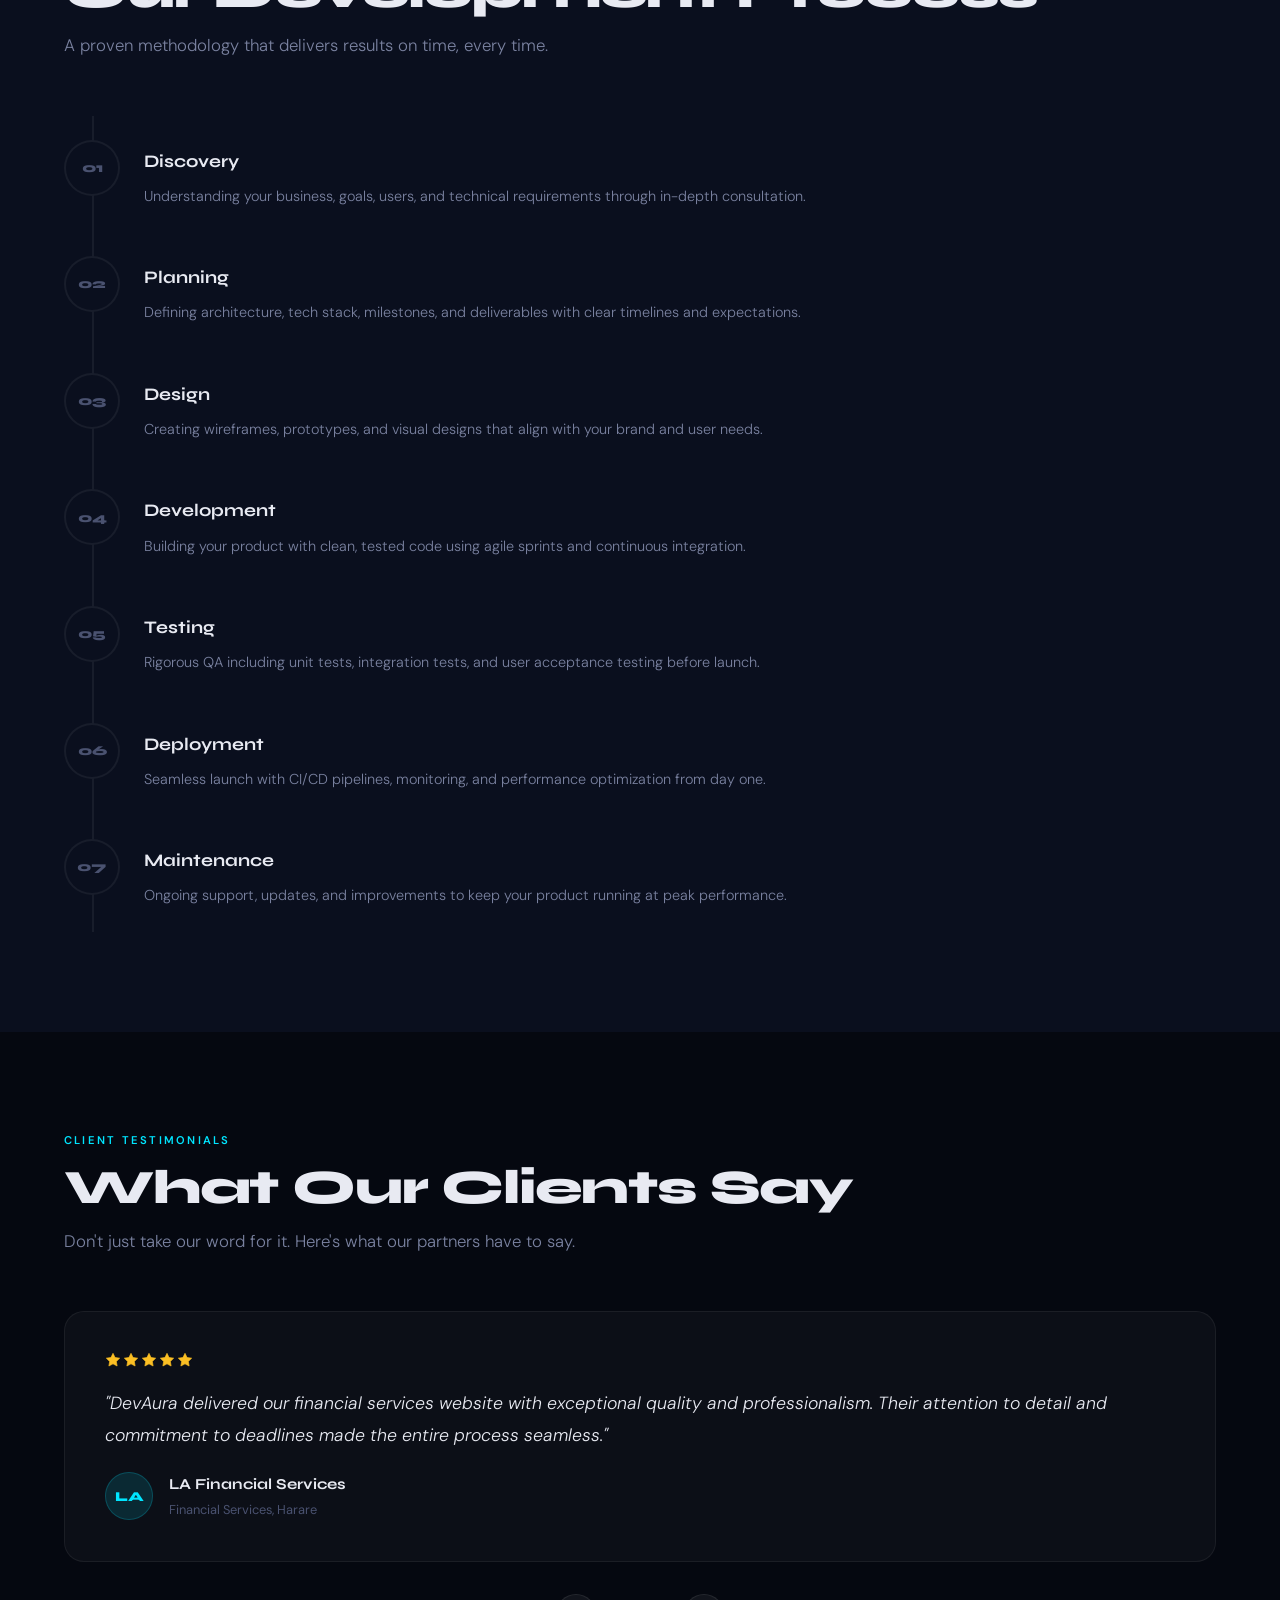
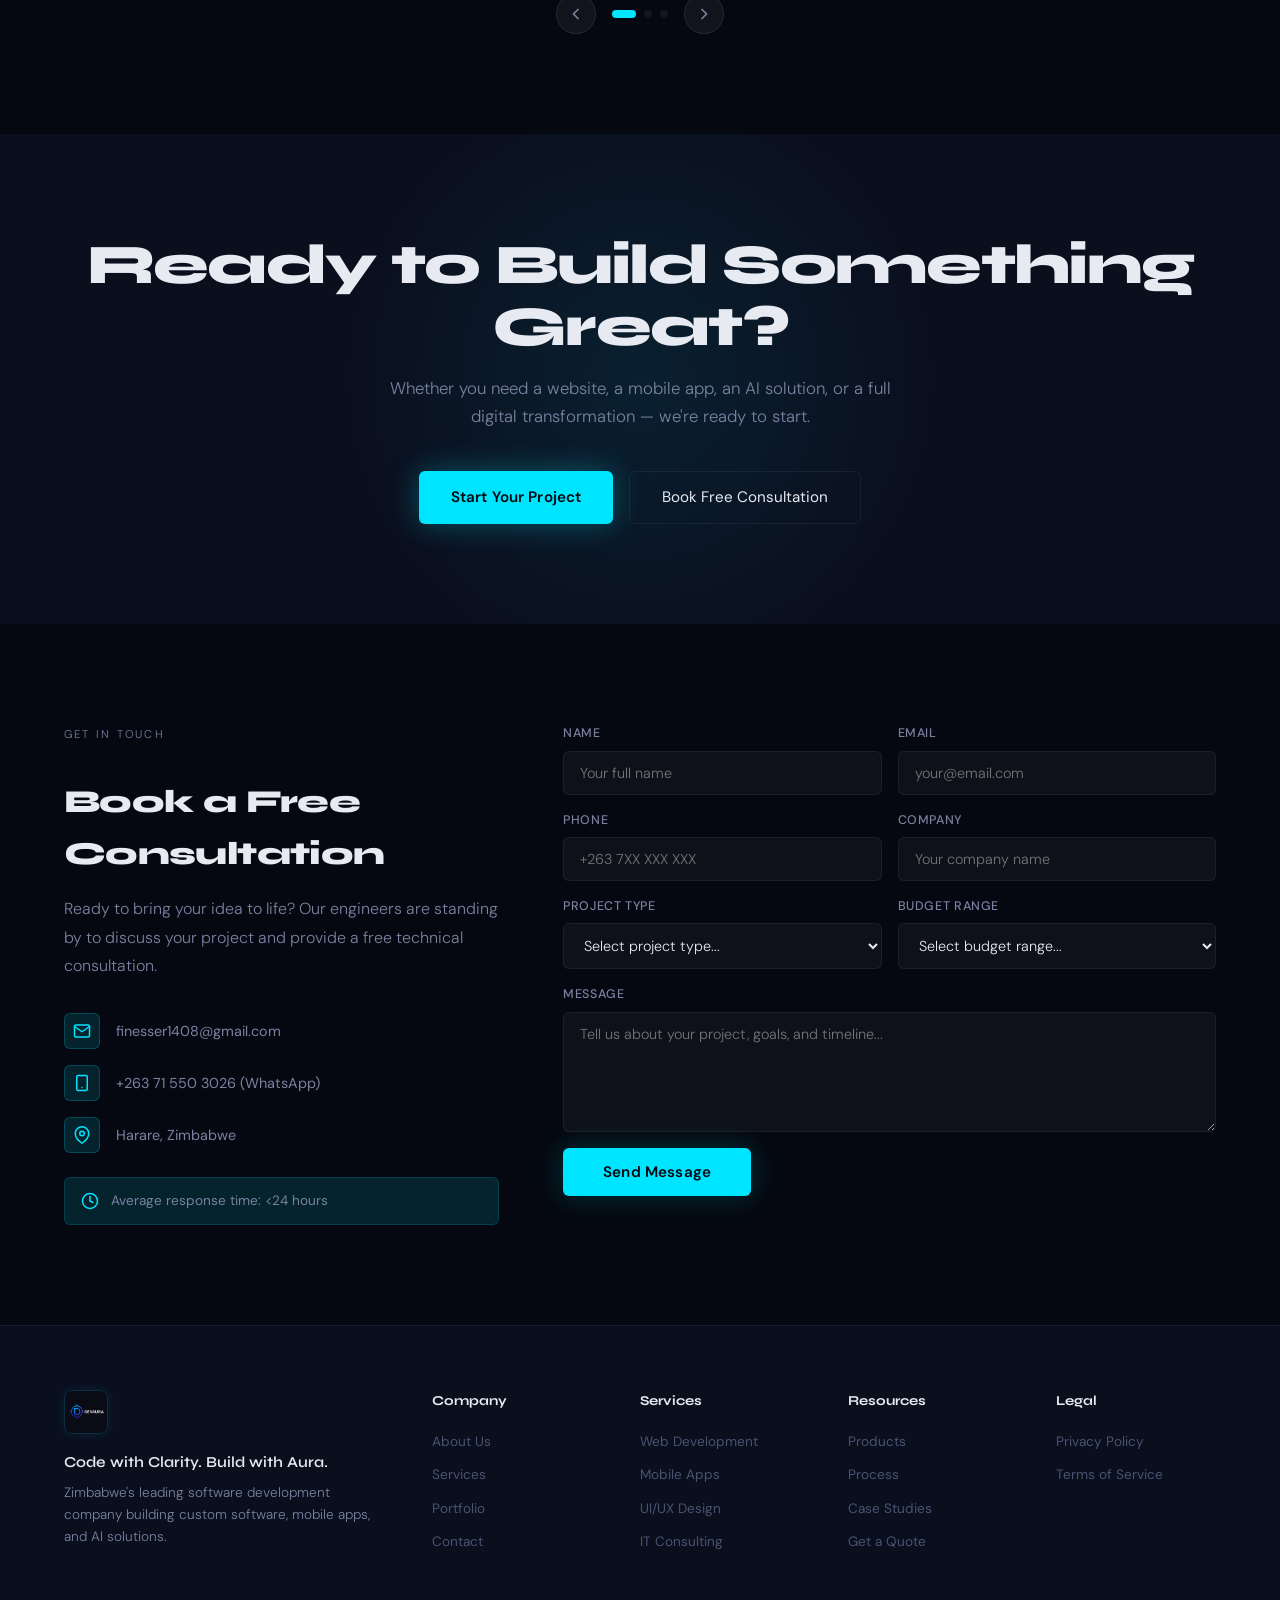
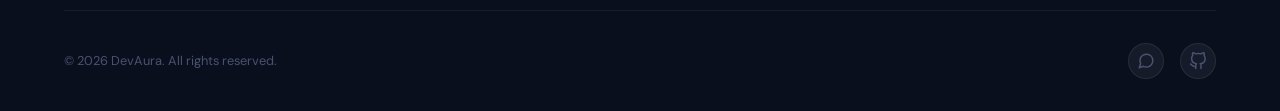
==== commit 982bfc27: "removed hero badge" ====
--- a/index.html
+++ b/index.html
@@ -171,7 +171,6 @@
     <div class="orb orb-1"></div>
     <div class="orb orb-2"></div>
 
-    <div class="hero-badge"><span class="dot"></span> Engineering Tomorrow's Solutions Today</div>
     <h1>Custom Software, Mobile Apps & <span class="accent">AI Solutions</span> That Accelerate <span class="accent-v">Business Growth</span></h1>
     <p class="hero-sub">We help startups and businesses build scalable digital products through innovative software engineering and intelligent technology solutions.</p>
 
--- a/css/style.css
+++ b/css/style.css
@@ -292,19 +292,6 @@
 @keyframes orbFloat1 { 0%,100%{transform:translate(0,0)} 50%{transform:translate(40px,30px)} }
 @keyframes orbFloat2 { 0%,100%{transform:translate(0,0)} 50%{transform:translate(-30px,-40px)} }
 
-.hero-badge {
-  display: inline-flex; align-items: center; gap: 8px;
-  border: 1px solid var(--border-hover); background: var(--cyan-dim);
-  color: var(--cyan); font-size: 0.75rem; font-weight: 500;
-  letter-spacing: 0.1em; text-transform: uppercase;
-  padding: 0.4rem 1rem; border-radius: 100px; margin-bottom: 1.5rem;
-  animation: fadeUp 0.8s ease both;
-}
-.hero-badge .dot {
-  width: 6px; height: 6px; background: var(--cyan);
-  border-radius: 50%; animation: blink 2s infinite;
-}
-@keyframes blink { 0%,100%{opacity:1} 50%{opacity:0.2} }
 
 h1 {
   font-family: var(--font-head);
@@ -1157,7 +1144,7 @@
   .hero { padding: 100px 4% 50px; }
   h1 { font-size: 2rem; }
   .section-title { font-size: 1.75rem; }
-  .hero-badge { margin-bottom: 1rem; }
+  .info-rail { margin-bottom: 1rem; }
   .hero-sub { font-size: 0.95rem; margin-top: 1rem; }
   .hero-ctas { flex-direction: column; width: 100%; gap: 0.75rem; }
   .btn-primary, .btn-secondary { width: 100%; text-align: center; padding: 0.8rem 1.5rem; }
@@ -1179,5 +1166,4 @@
   .calc-check { font-size: 0.78rem; padding: 0.3rem 0.6rem; }
   .calculator-wrap { padding: 1.5rem; }
   .trust-logos { gap: 0.75rem; }
-  .trust-item { font-size: 0.72rem; padding: 0.3rem 0.7rem; }
-}
+  .
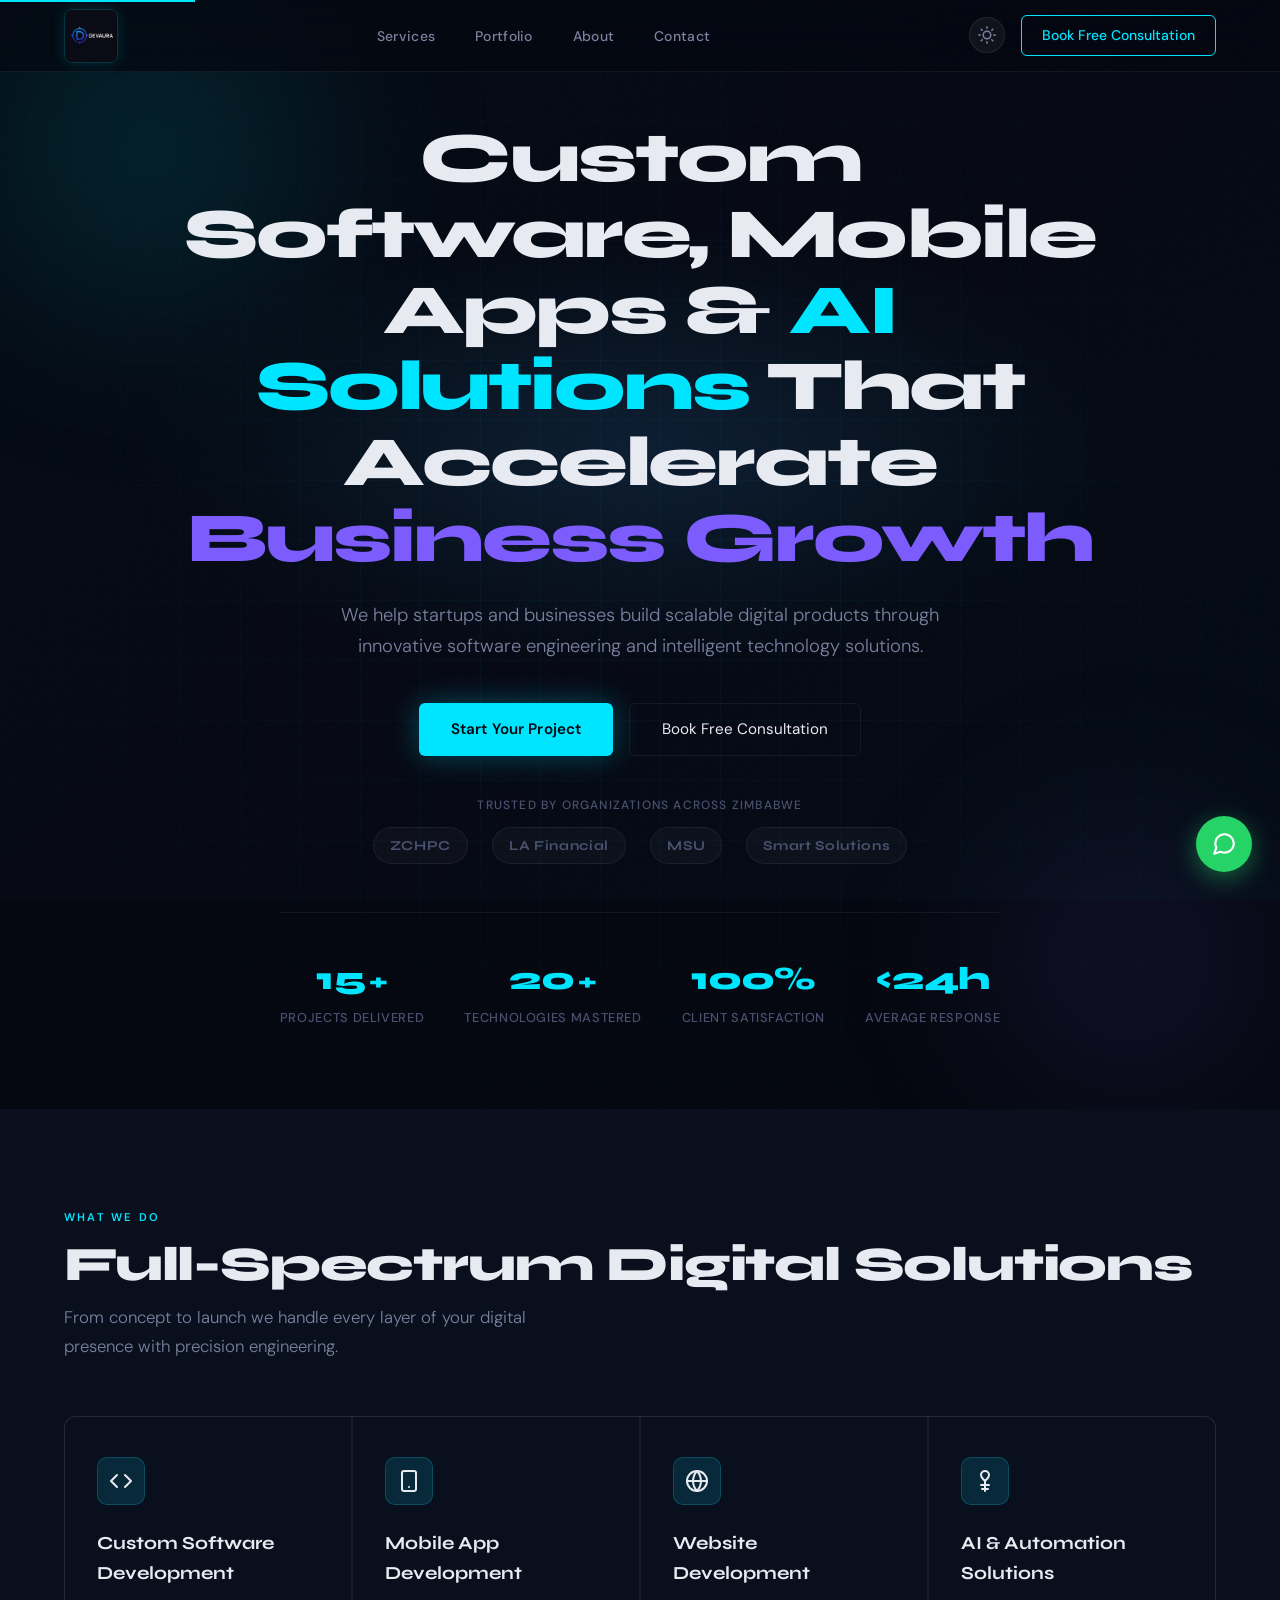
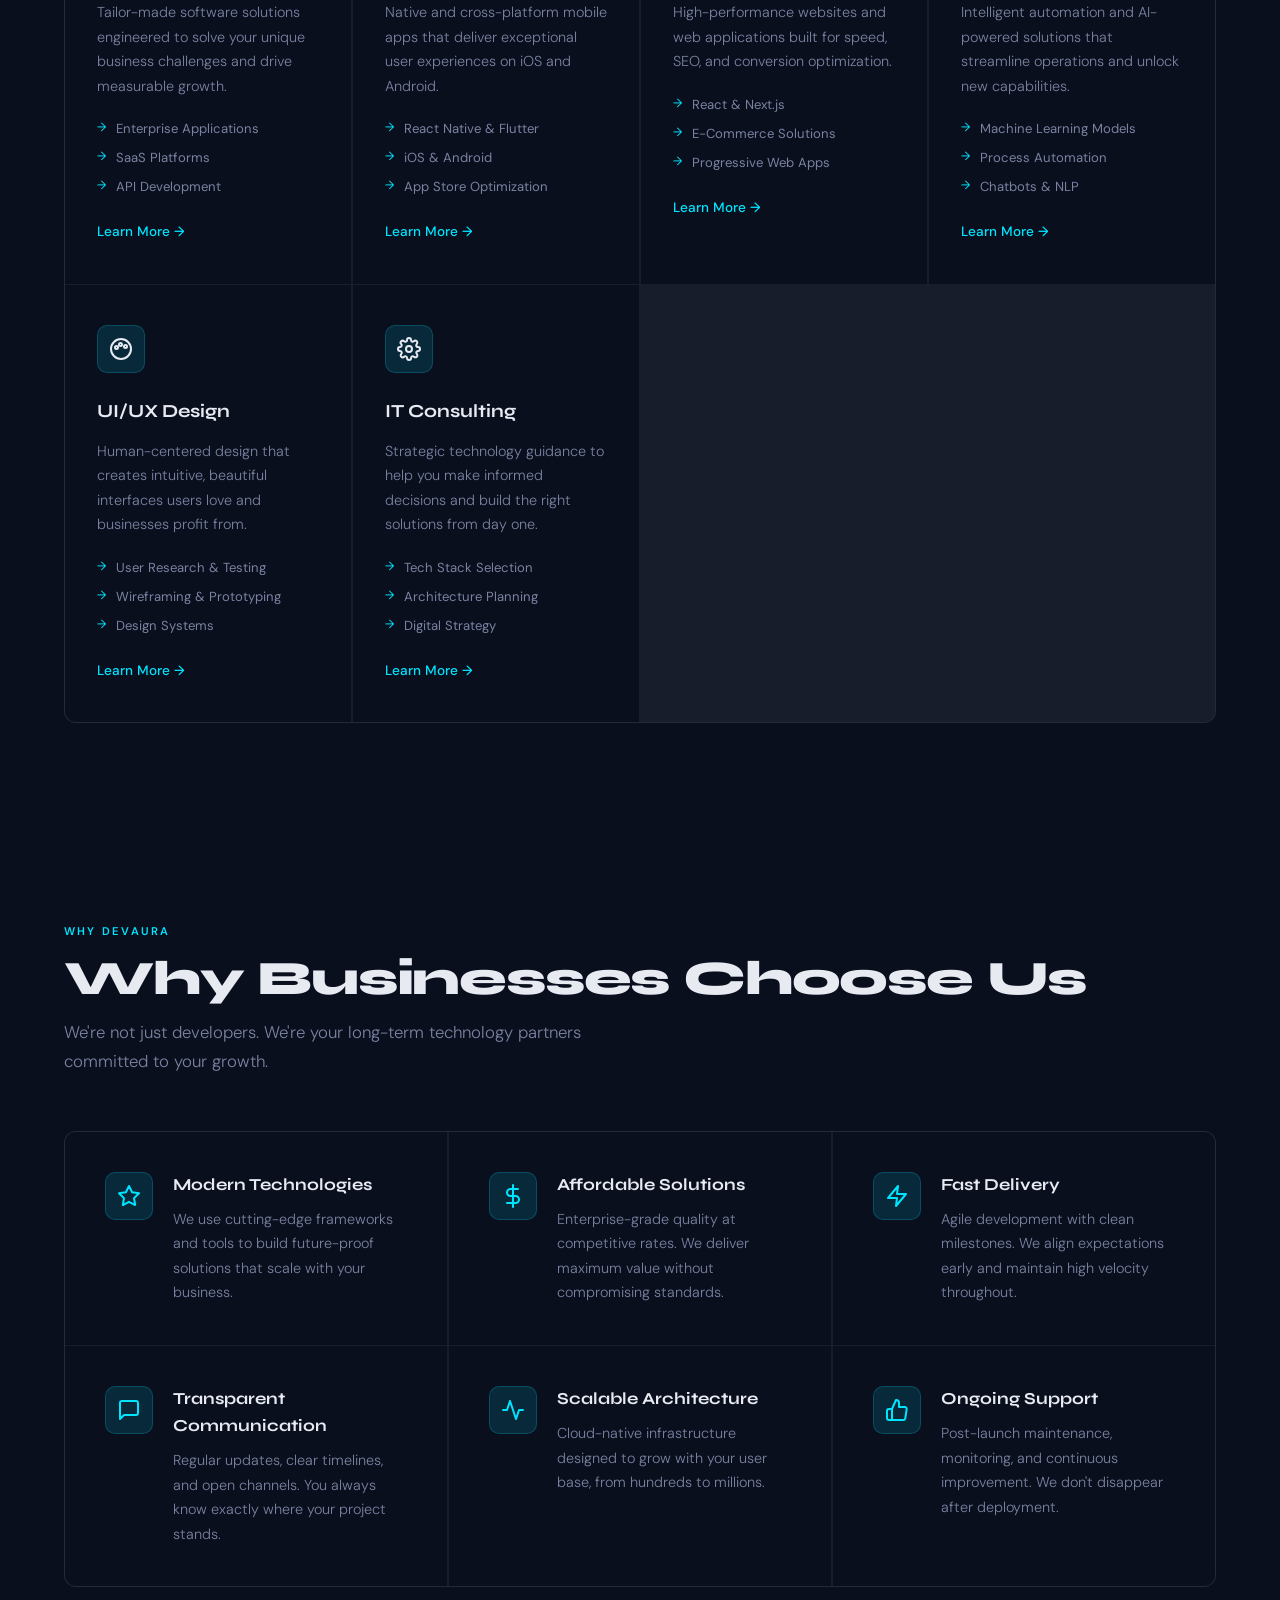
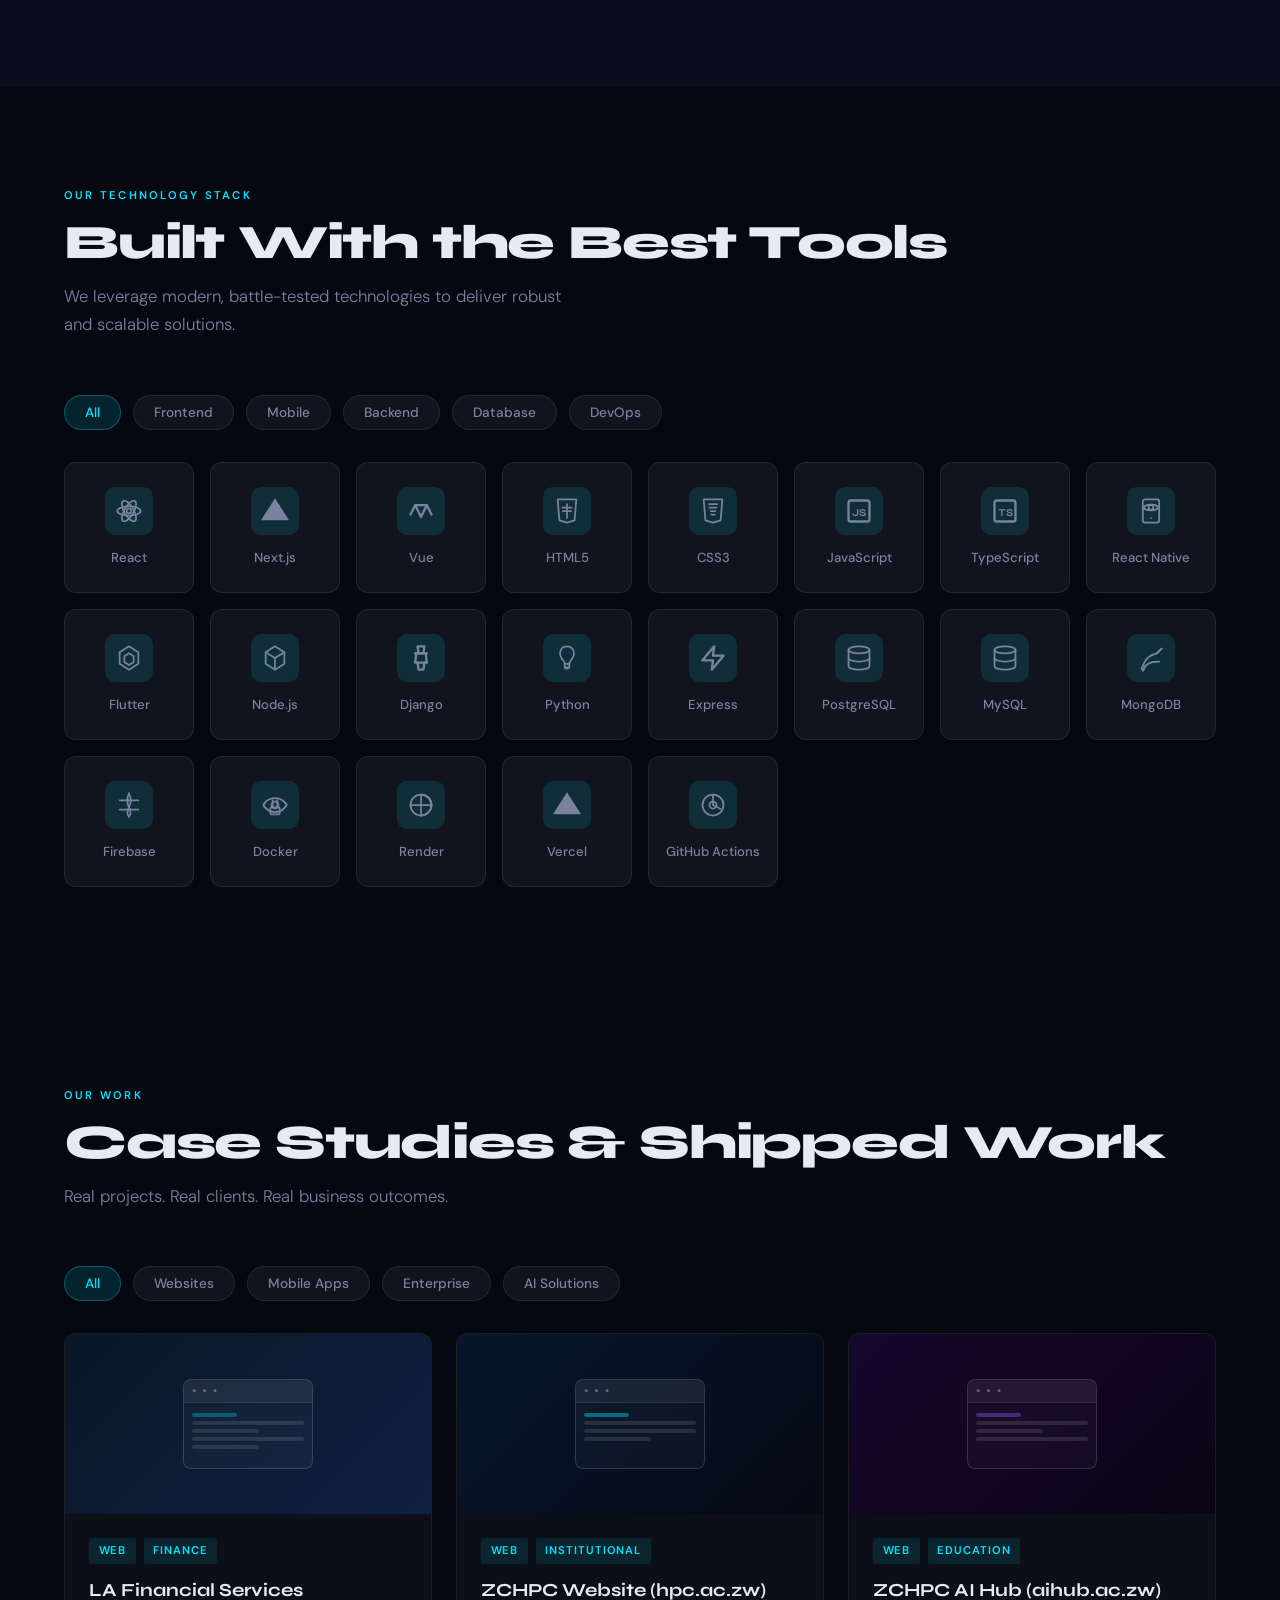
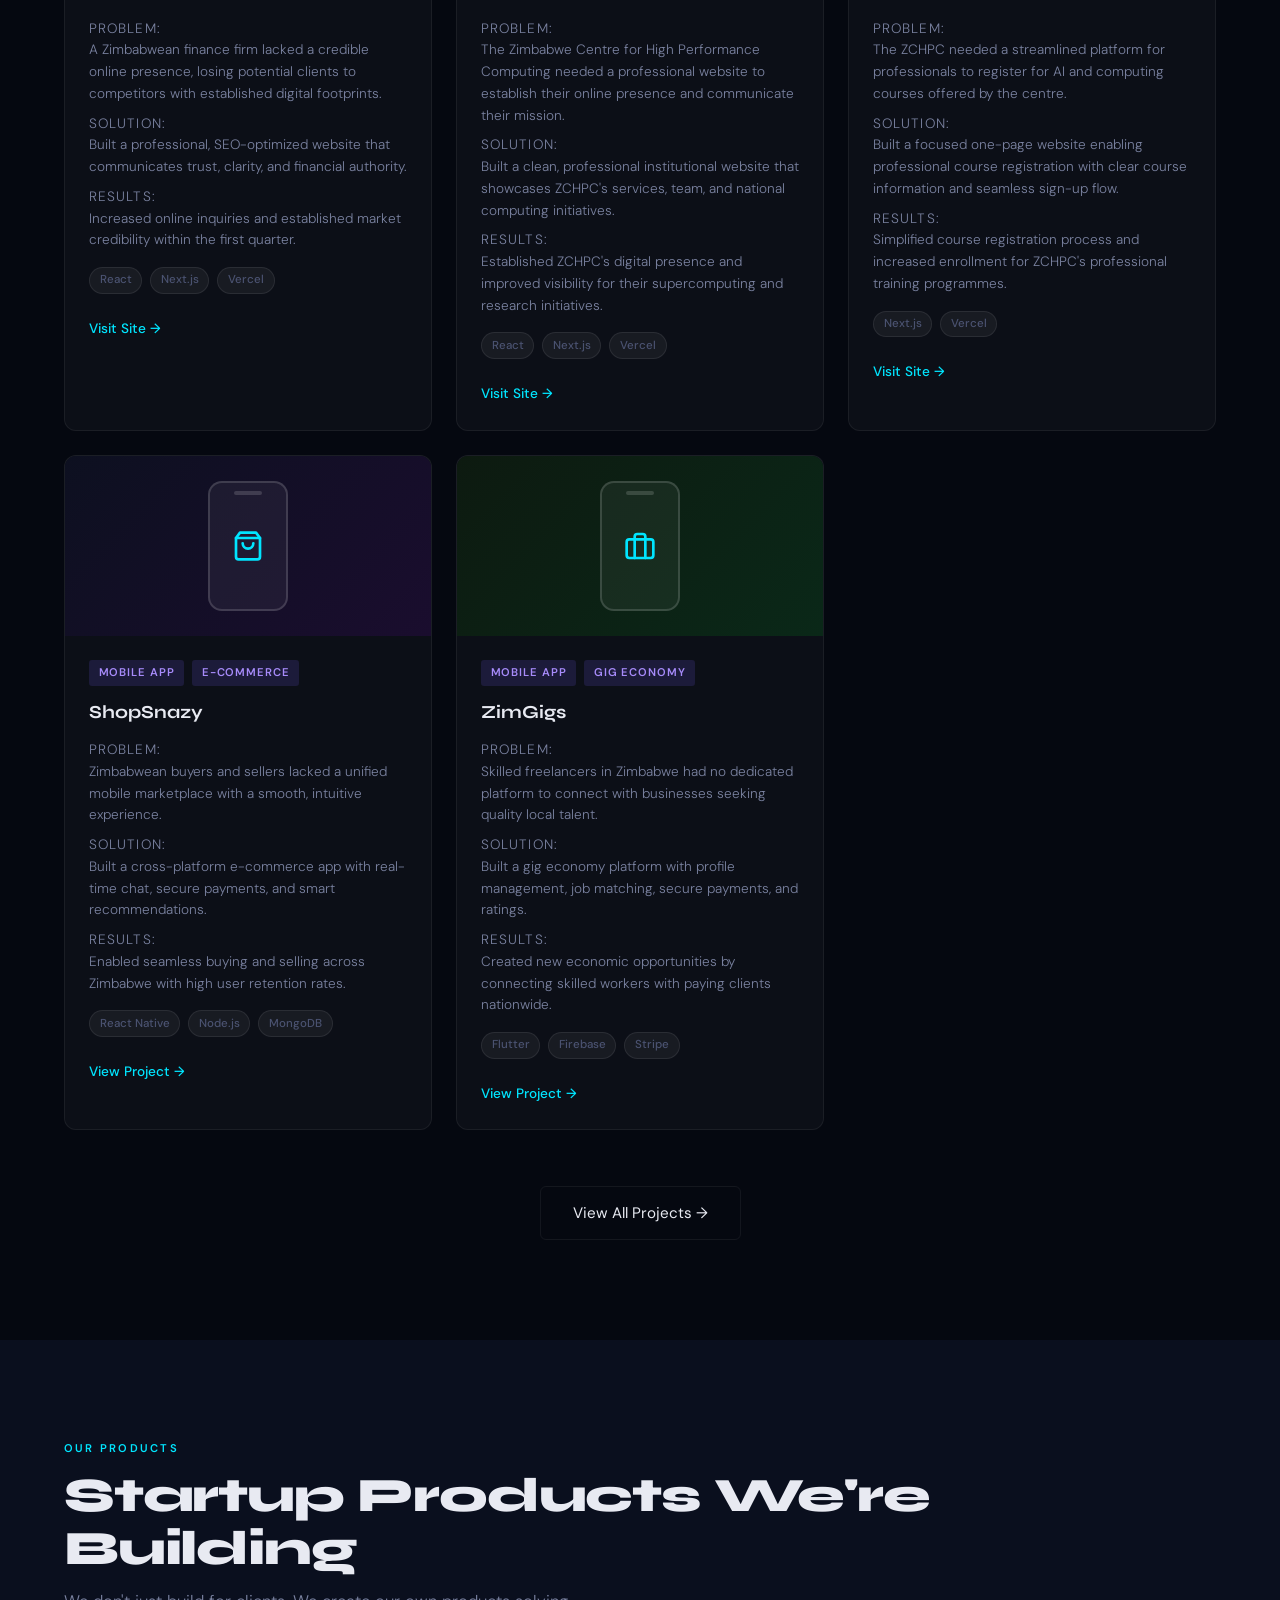
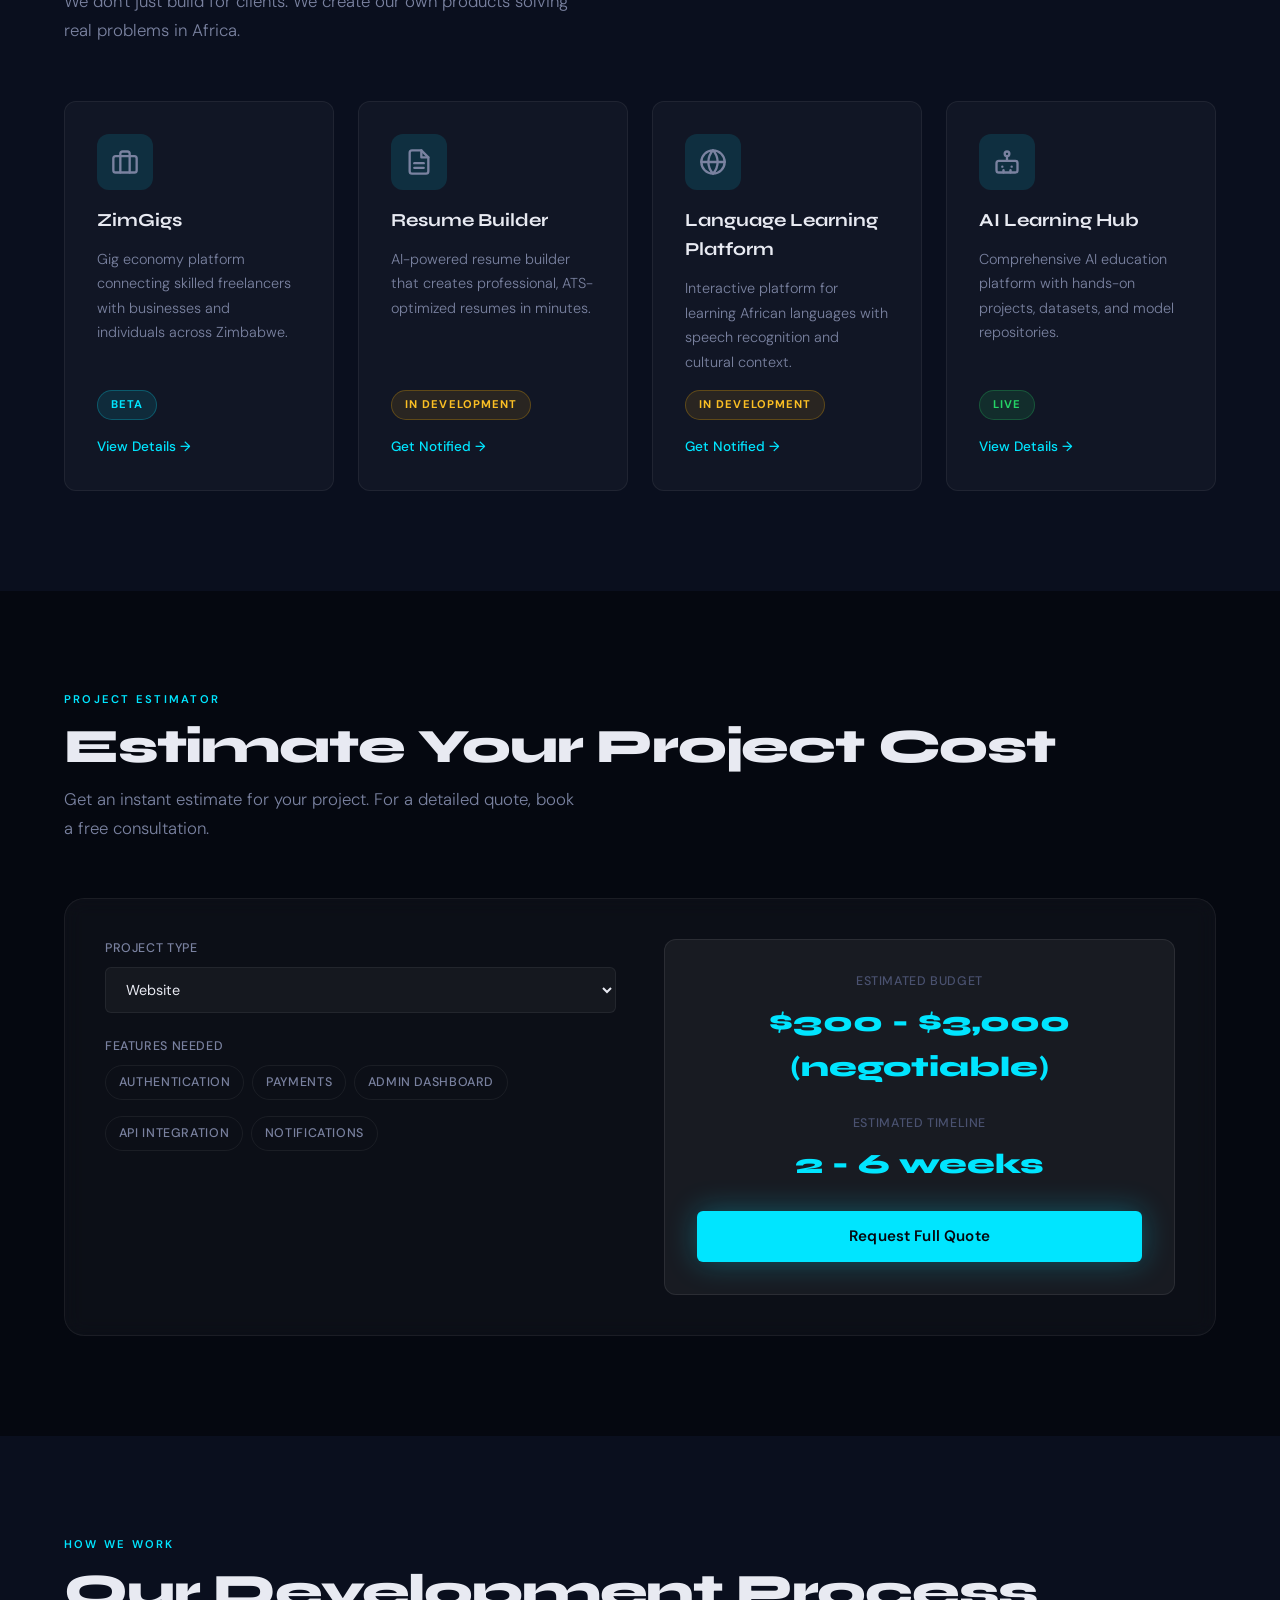
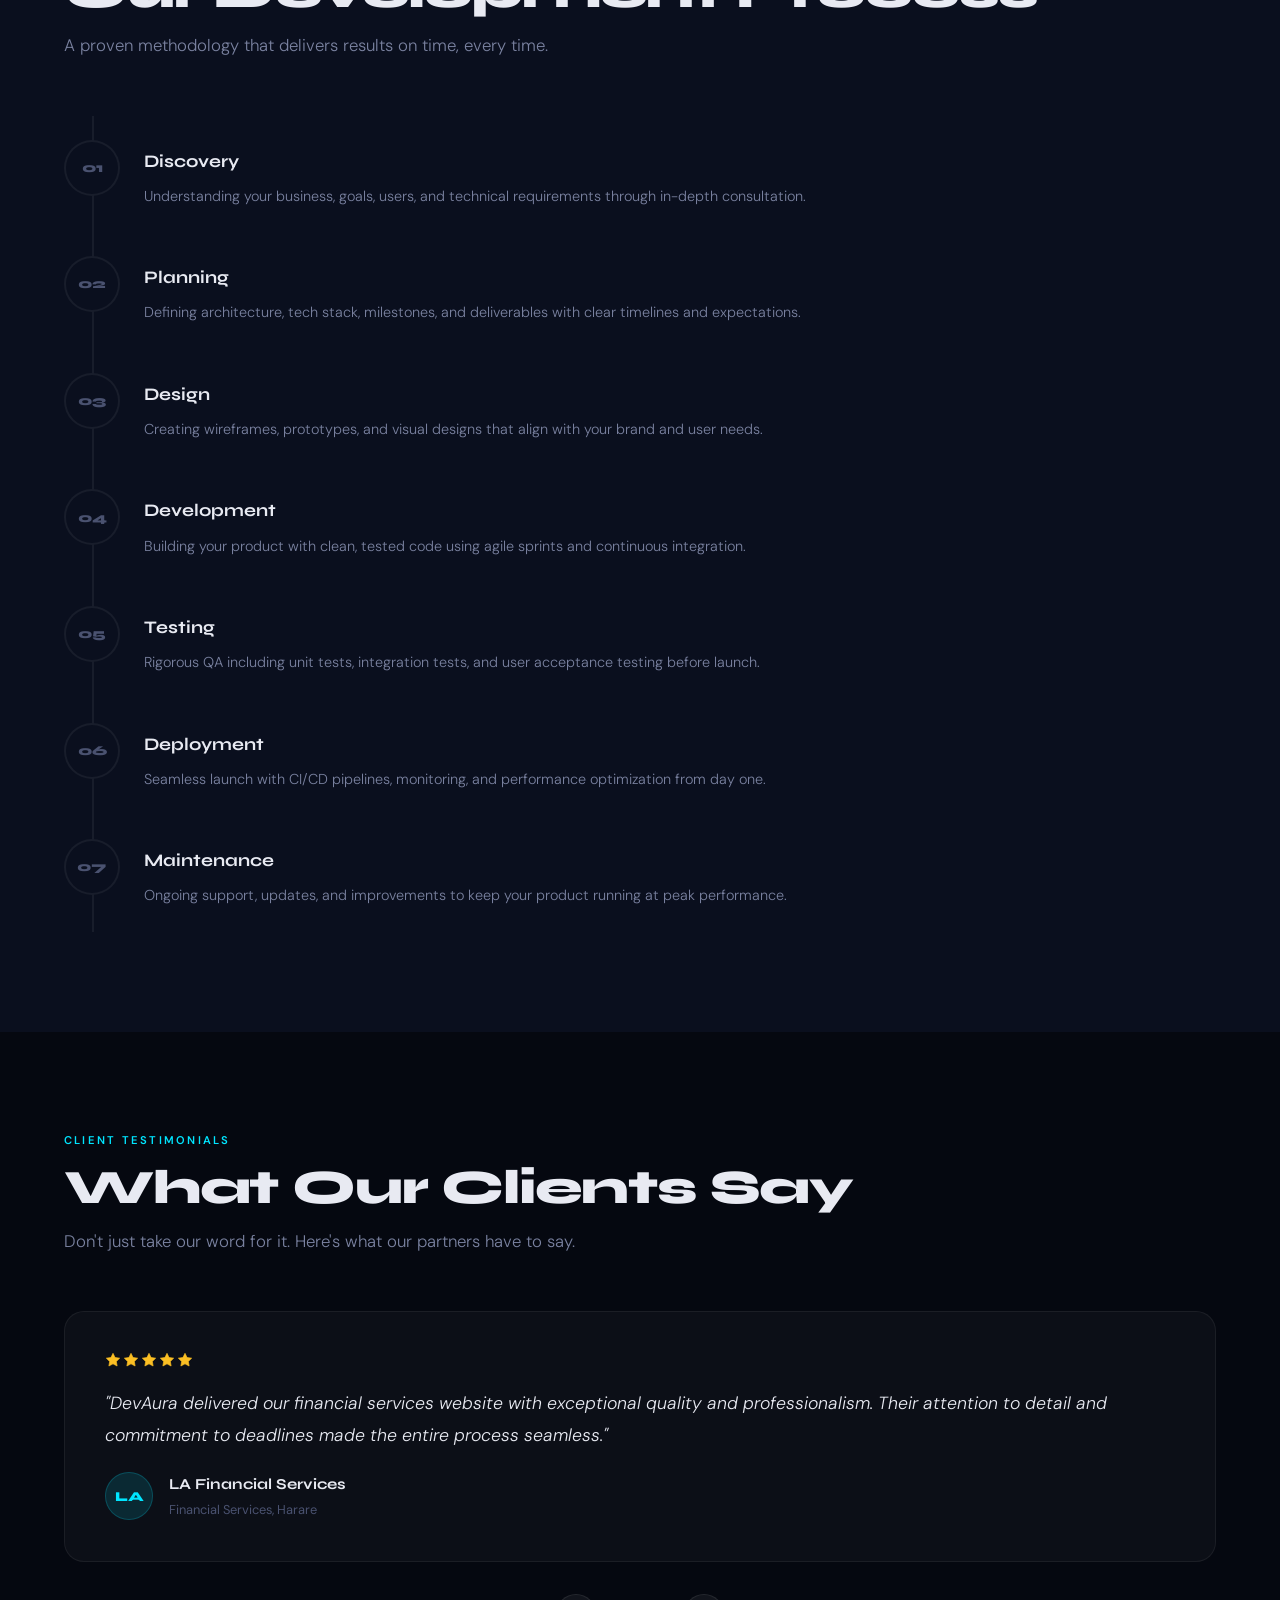
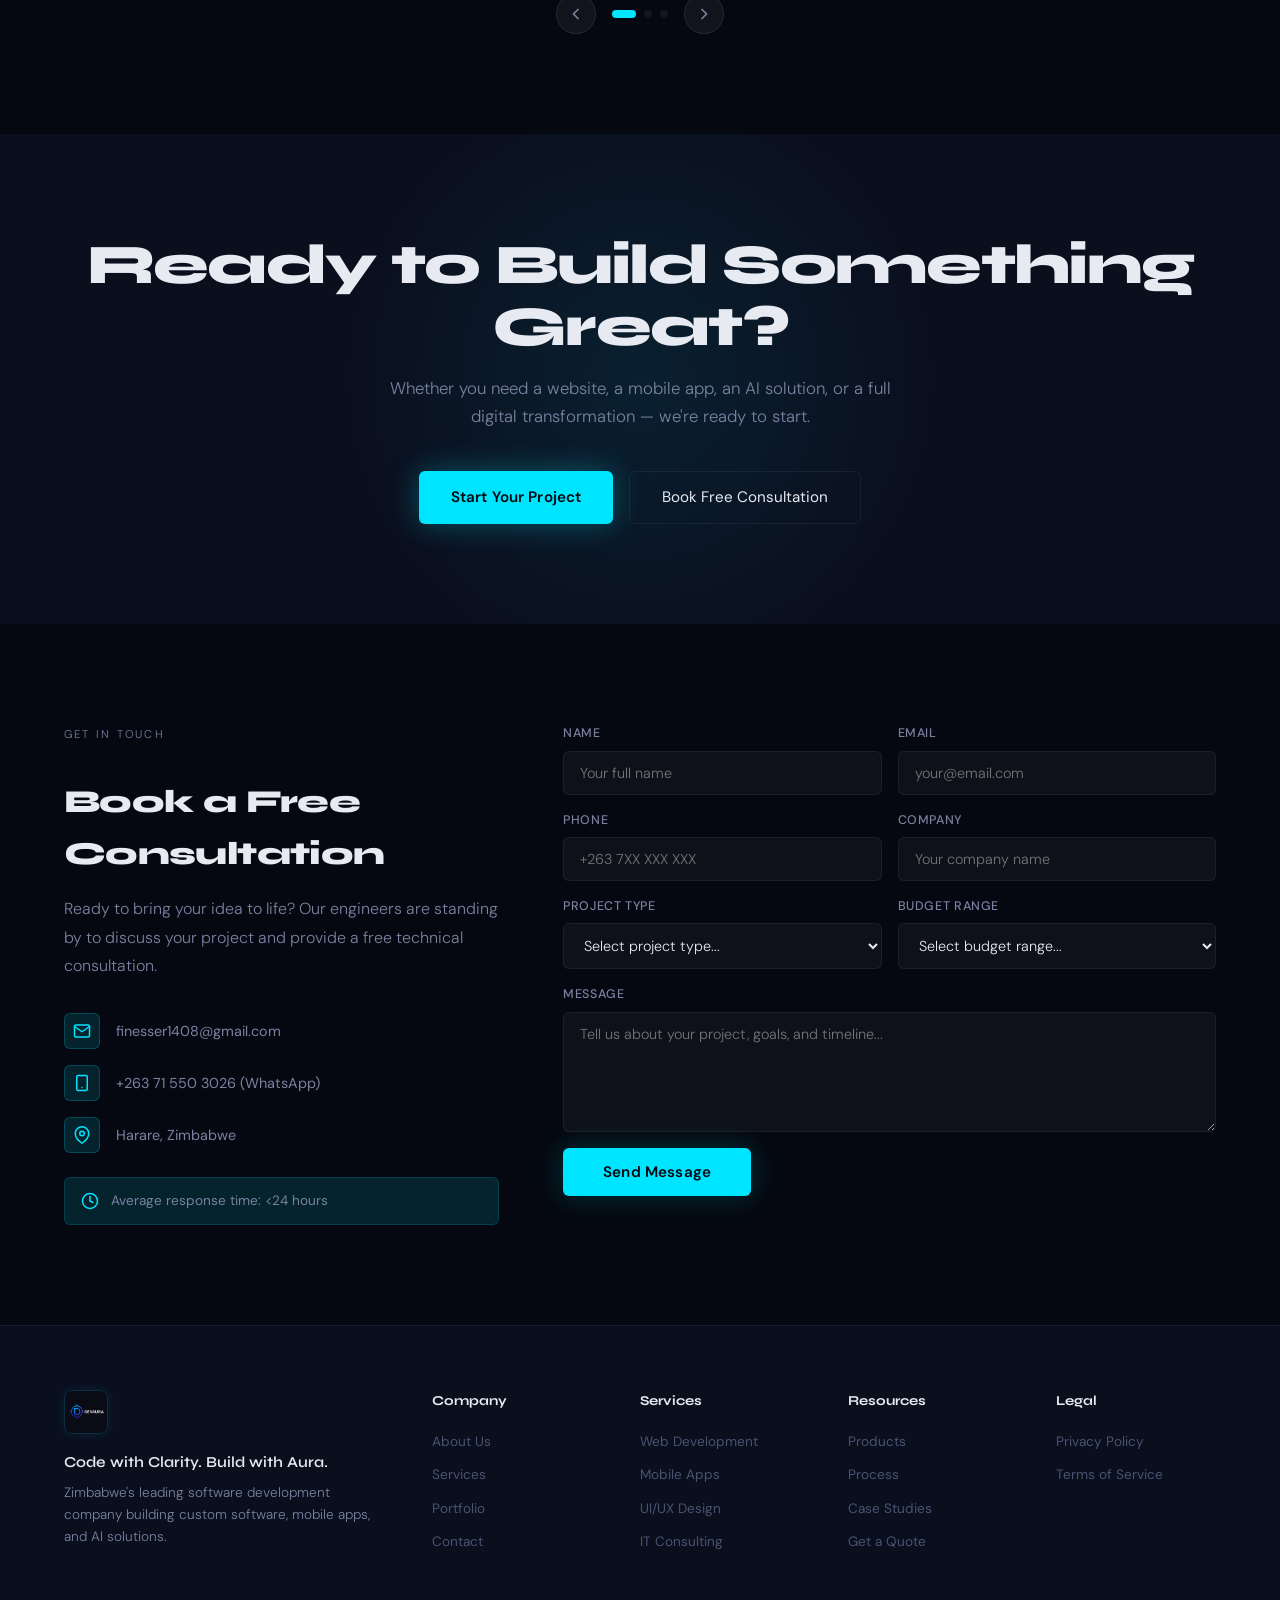
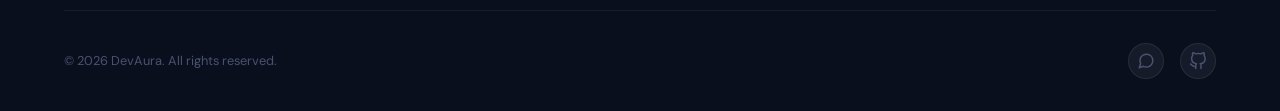
==== commit ce50eeb0: "added search engine optimization and submitted sitemap.xml to google search console" ====
--- a/index.html
+++ b/index.html
@@ -11,15 +11,15 @@
   <meta name="author" content="DevAura">
   <meta name="robots" content="index, follow">
   <meta name="theme-color" content="#050810">
-  <link rel="canonical" href="https://dev-aura-weld.vercel.app/">
+  <link rel="canonical" href="https://devaura-hai2.onrender.com/">
 
   <!-- Open Graph / Facebook -->
   <meta property="og:type" content="website">
   <meta property="og:title" content="DevAura - Custom Software, Mobile Apps & AI Solutions | Zimbabwe">
   <meta property="og:description"
     content="We help startups and businesses build scalable digital products through innovative software engineering and intelligent technology solutions.">
-  <meta property="og:image" content="https://dev-aura-weld.vercel.app/assets/logo.jpg">
-  <meta property="og:url" content="https://dev-aura-weld.vercel.app/">
+  <meta property="og:image" content="https://devaura-hai2.onrender.com/assets/logo.jpg">
+  <meta property="og:url" content="https://devaura-hai2.onrender.com/">
   <meta property="og:locale" content="en_ZW">
   <meta property="og:site_name" content="DevAura">
 
@@ -28,7 +28,7 @@
   <meta name="twitter:title" content="DevAura - Custom Software, Mobile Apps & AI Solutions | Zimbabwe">
   <meta name="twitter:description"
     content="We help startups and businesses build scalable digital products through innovative software engineering.">
-  <meta name="twitter:image" content="https://dev-aura-weld.vercel.app/assets/logo.jpg">
+  <meta name="twitter:image" content="https://devaura-hai2.onrender.com/assets/logo.jpg">
 
   <title>DevAura - Custom Software, Mobile Apps & AI Solutions That Accelerate Business Growth | Zimbabwe</title>
   <link rel="preconnect" href="https://fonts.googleapis.com">
@@ -38,6 +38,64 @@
     rel="stylesheet">
   <link rel="icon" type="image/jpeg" href="assets/logo.jpg">
   <link rel="stylesheet" href="css/style.css">
+  <link rel="manifest" href="manifest.json">
+
+  <!-- Analytics Placeholders -->
+  <!-- Google Analytics 4 -->
+  <script async src="https://www.googletagmanager.com/gtag/js?id=GA_MEASUREMENT_ID"></script>
+  <script>
+    window.dataLayer = window.dataLayer || [];
+    function gtag(){dataLayer.push(arguments);}
+    gtag('js', new Date());
+    gtag('config', 'GA_MEASUREMENT_ID');
+  </script>
+
+  <!-- Google Tag Manager -->
+  <script>(function(w,d,s,l,i){w[l]=w[l]||[];w[l].push({'gtm.start':
+  new Date().getTime(),event:'gtm.js'});var f=d.getElementsByTagName(s)[0],
+  j=d.createElement(s),dl=l!='dataLayer'?'&l='+l:'';j.async=true;j.src=
+  'https://www.googletagmanager.com/gtm.js?id='+i+dl;f.parentNode.insertBefore(j,f);
+  })(window,document,'script','dataLayer','GTM_CONTAINER_ID');</script>
+
+  <!-- Microsoft Clarity -->
+  <script type="text/javascript">
+    (function(c,l,a,r,i,t,y){
+        c[a]=c[a]||function(){(c[a].q=c[a].q||[]).push(arguments)};
+        t=l.createElement(r);t.async=1;t.src="https://www.clarity.ms/tag/"+i;
+        y=l.getElementsByTagName(r)[0];y.parentNode.insertBefore(t,y);
+    })(window, document, "clarity", "script", "CLARITY_PROJECT_ID");
+  </script>
+
+  <!-- Meta Pixel -->
+  <script>
+    !function(f,b,e,v,n,t,s)
+    {if(f.fbq)return;n=f.fbq=function(){n.callMethod?
+    n.callMethod.apply(n,arguments):n.queue.push(arguments)};
+    if(!f._fbq)f._fbq=n;n.push=n;n.loaded=!0;n.version='2.0';
+    n.queue=[];t=b.createElement(e);t.async=!0;
+    t.src=v;s=b.getElementsByTagName(e)[0];
+    s.parentNode.insertBefore(t,s)}(window, document,'script',
+    'https://connect.facebook.net/en_US/fbevents.js');
+    fbq('init', 'META_PIXEL_ID');
+    fbq('track', 'PageView');
+  </script>
+
+  <!-- LinkedIn Insight Tag -->
+  <script type="text/javascript">
+    _linkedin_partner_id = "LINKEDIN_PARTNER_ID";
+    window._linkedin_data_partner_ids = window._linkedin_data_partner_ids || [];
+    window._linkedin_data_partner_ids.push(_linkedin_partner_id);
+  </script>
+  <script type="text/javascript">
+    (function(l) {
+      if (!l){window.lintrk = function(a,b){window.lintrk.q.push([a,b])};
+      window.lintrk.q=[]}
+      var s = document.getElementsByTagName("script")[0];
+      var b = document.createElement("script");
+      b.type = "text/javascript";b.async = true;
+      b.src = "https://snap.licdn.com/li.lms-analytics/insight.min.js";
+      s.parentNode.insertBefore(b, s);})(window.lintrk);
+  </script>
 
   <!-- Structured Data (JSON-LD) -->
   <script type="application/ld+json">
@@ -46,9 +104,9 @@
     "@type": "Organization",
     "name": "DevAura",
     "alternateName": "Developer's Aura",
-    "url": "https://dev-aura-weld.vercel.app/",
-    "logo": "https://dev-aura-weld.vercel.app/assets/logo.jpg",
-    "image": "https://dev-aura-weld.vercel.app/assets/logo.jpg",
+    "url": "https://devaura-hai2.onrender.com/",
+    "logo": "https://devaura-hai2.onrender.com/assets/logo.jpg",
+    "image": "https://devaura-hai2.onrender.com/assets/logo.jpg",
     "description": "DevAura is a leading software development company in Zimbabwe specializing in custom software, mobile apps, web development, AI solutions, and IT consulting.",
     "slogan": "Code with Clarity. Build with Aura.",
     "address": {
@@ -70,7 +128,7 @@
         "availableLanguage": ["English"]
       }
     ],
-    "sameAs": [],
+    "sameAs": ["https://github.com/finesser1408"],
     "knowsAbout": ["Software Development", "Mobile App Development", "Web Development", "AI Solutions", "IT Consulting", "UI/UX Design"],
     "areaServed": {
       "@type": "Country",
@@ -126,9 +184,64 @@
     }
   }
   </script>
+  <script type="application/ld+json">
+  {
+    "@context": "https://schema.org",
+    "@type": "LocalBusiness",
+    "name": "DevAura",
+    "image": "https://devaura-hai2.onrender.com/assets/logo.jpg",
+    "url": "https://devaura-hai2.onrender.com/",
+    "telephone": "+263715503026",
+    "email": "finesser1408@gmail.com",
+    "address": {
+      "@type": "PostalAddress",
+      "addressLocality": "Harare",
+      "addressCountry": "ZW"
+    },
+    "geo": {
+      "@type": "GeoCoordinates",
+      "latitude": "-17.8292",
+      "longitude": "31.0522"
+    },
+    "openingHours": "Mo-Fr 09:00-17:00",
+    "priceRange": "$$"
+  }
+  </script>
+  <script type="application/ld+json">
+  {
+    "@context": "https://schema.org",
+    "@type": "WebSite",
+    "name": "DevAura",
+    "url": "https://devaura-hai2.onrender.com/",
+    "description": "DevAura builds custom software, AI solutions, websites, mobile applications, and cloud platforms for startups and businesses across Zimbabwe and beyond.",
+    "potentialAction": {
+      "@type": "SearchAction",
+      "target": {
+        "@type": "EntryPoint",
+        "urlTemplate": "https://devaura-hai2.onrender.com/search?q={search_term_string}"
+      },
+      "query-input": "required name=search_term_string"
+    }
+  }
+  </script>
+  <script type="application/ld+json">
+  {
+    "@context": "https://schema.org",
+    "@type": "BreadcrumbList",
+    "itemListElement": [
+      {
+        "@type": "ListItem",
+        "position": 1,
+        "name": "Home",
+        "item": "https://devaura-hai2.onrender.com/"
+      }
+    ]
+  }
+  </script>
 </head>
 
 <body>
+  <a href="#main-content" class="skip-link" tabindex="0">Skip to main content</a>
   <!-- Loading Screen -->
   <div class="loading-screen" id="loadingScreen">
     <div class="loading-content">
@@ -165,6 +278,7 @@
     </div>
   </nav>
 
+  <main id="main-content">
   <!-- HERO -->
   <section class="hero" aria-label="Hero section">
     <div class="hero-grid"></div>
@@ -899,9 +1013,10 @@
       </form>
     </div>
   </section>
+  </main>
 
   <!-- FOOTER -->
-  <footer class="footer">
+  <footer class="footer" role="contentinfo">
     <div class="footer-grid">
       <div class="footer-brand">
         <a href="index.html" class="logo"><img src="assets/logo.jpg" alt="DevAura Logo" width="44" height="44" loading="lazy"></a>
--- a/css/style.css
+++ b/css/style.css
@@ -1,4 +1,21 @@
 *, *::before, *::after { margin: 0; padding: 0; box-sizing: border-box; }
+
+/* Skip Link for Accessibility */
+.skip-link {
+  position: absolute;
+  top: -40px;
+  left: 0;
+  background: var(--cyan);
+  color: var(--bg);
+  padding: 8px 16px;
+  z-index: 100000;
+  text-decoration: none;
+  font-weight: 600;
+  transition: top 0.3s;
+}
+.skip-link:focus {
+  top: 0;
+}
 
 :root {
   --bg: #050810;
@@ -1166,4 +1183,4 @@
   .calc-check { font-size: 0.78rem; padding: 0.3rem 0.6rem; }
   .calculator-wrap { padding: 1.5rem; }
   .trust-logos { gap: 0.75rem; }
-  .
+}
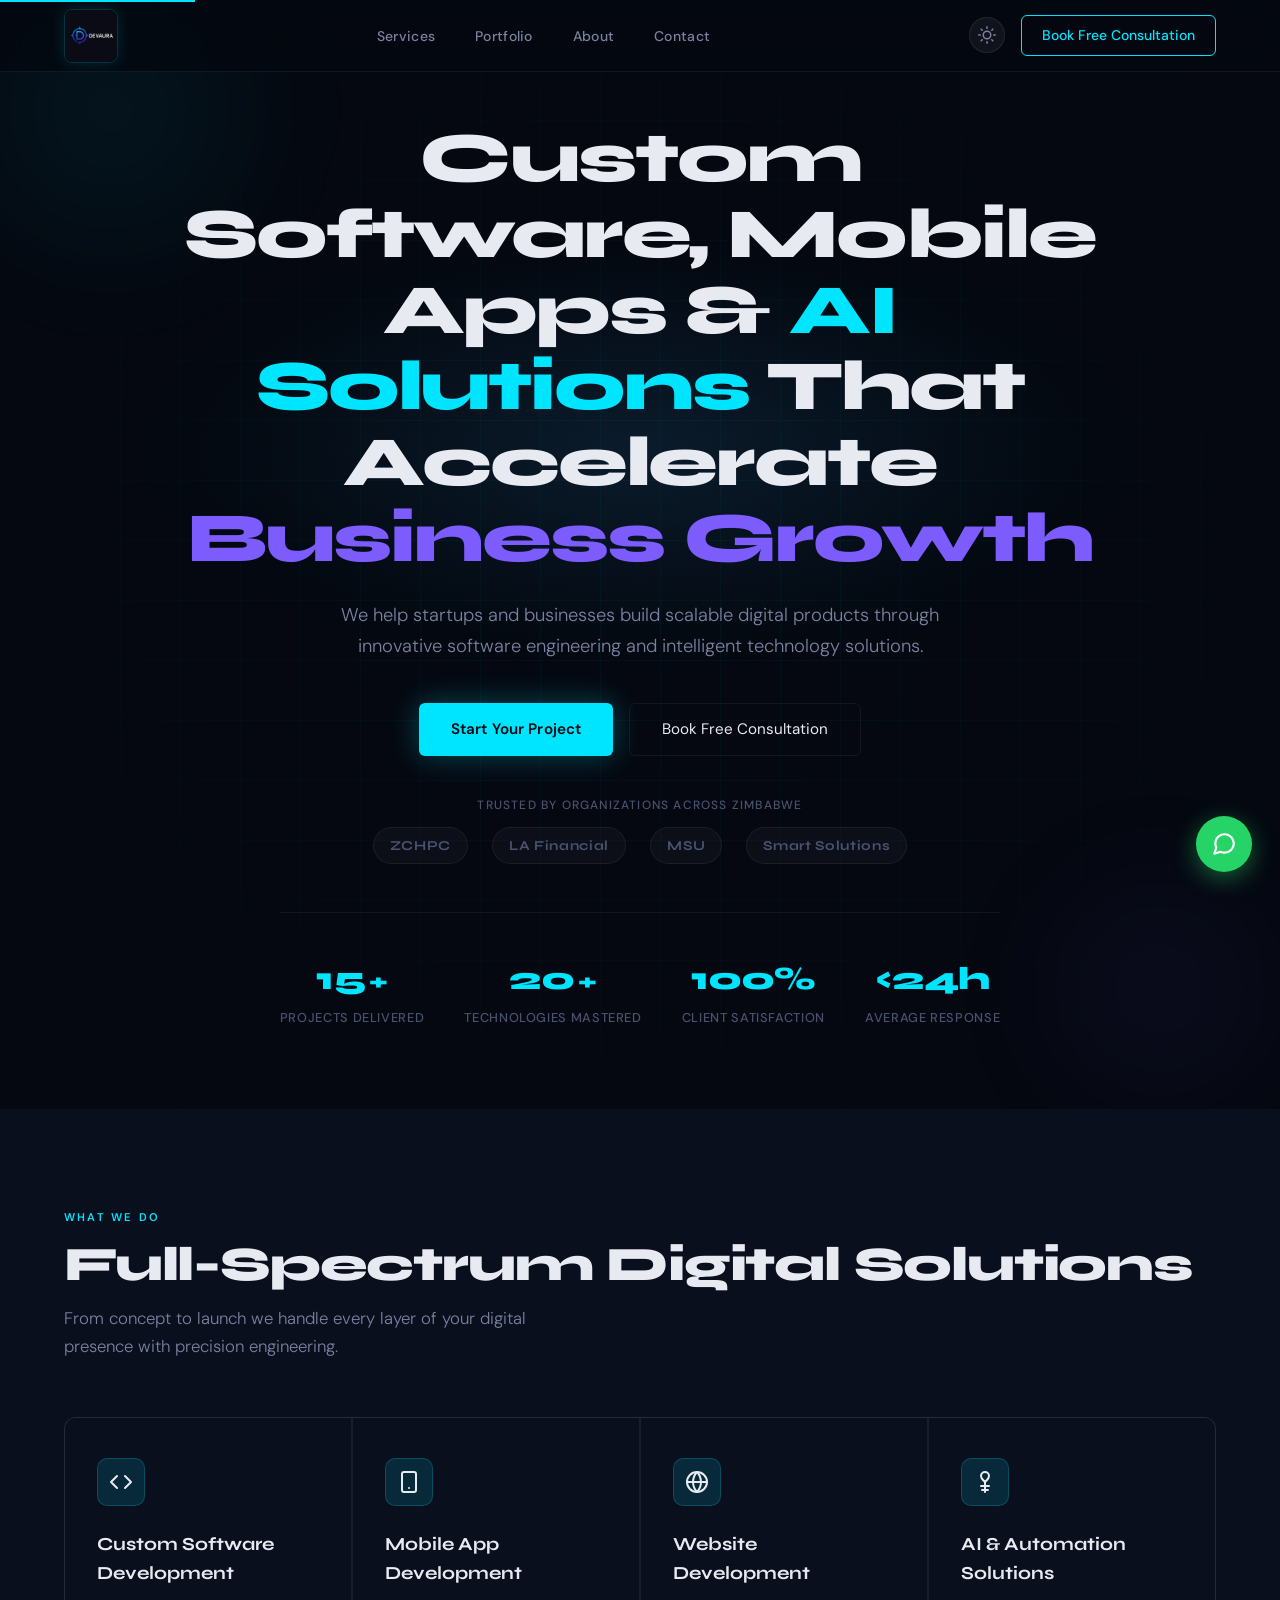
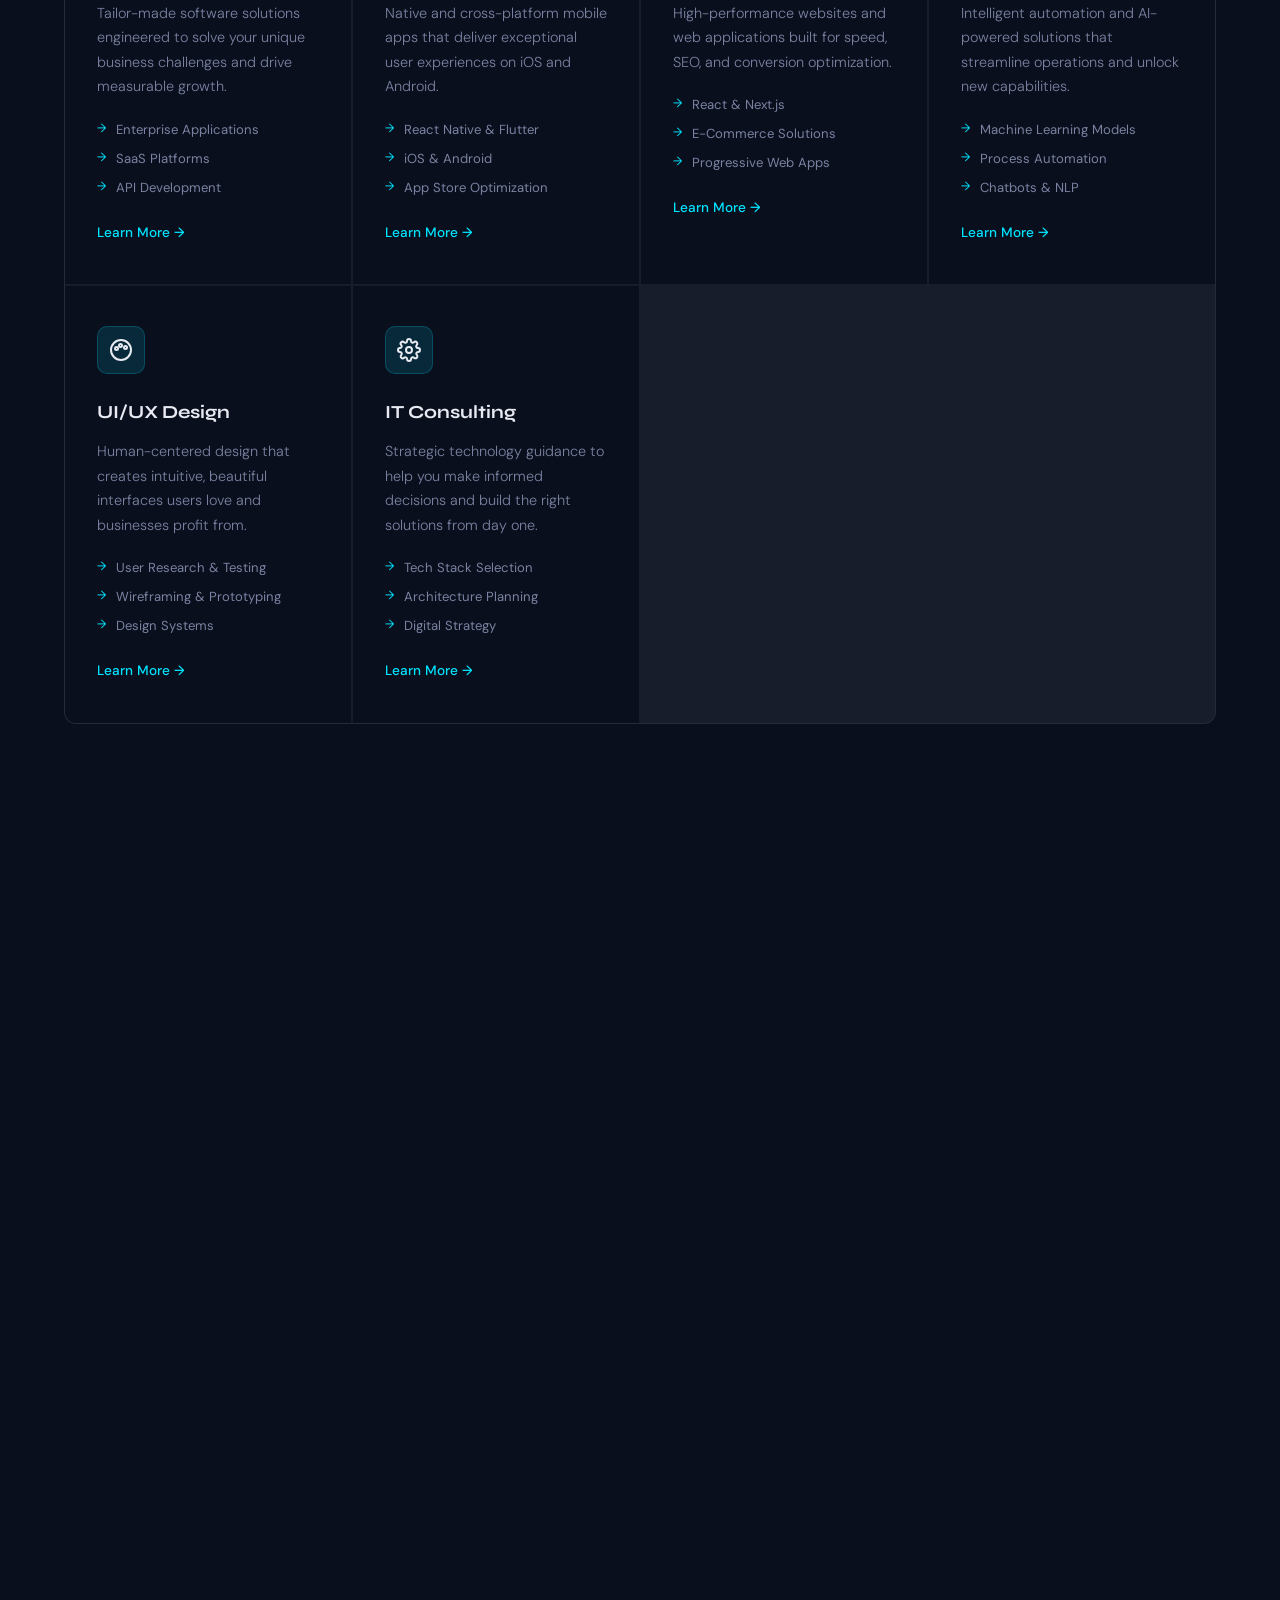
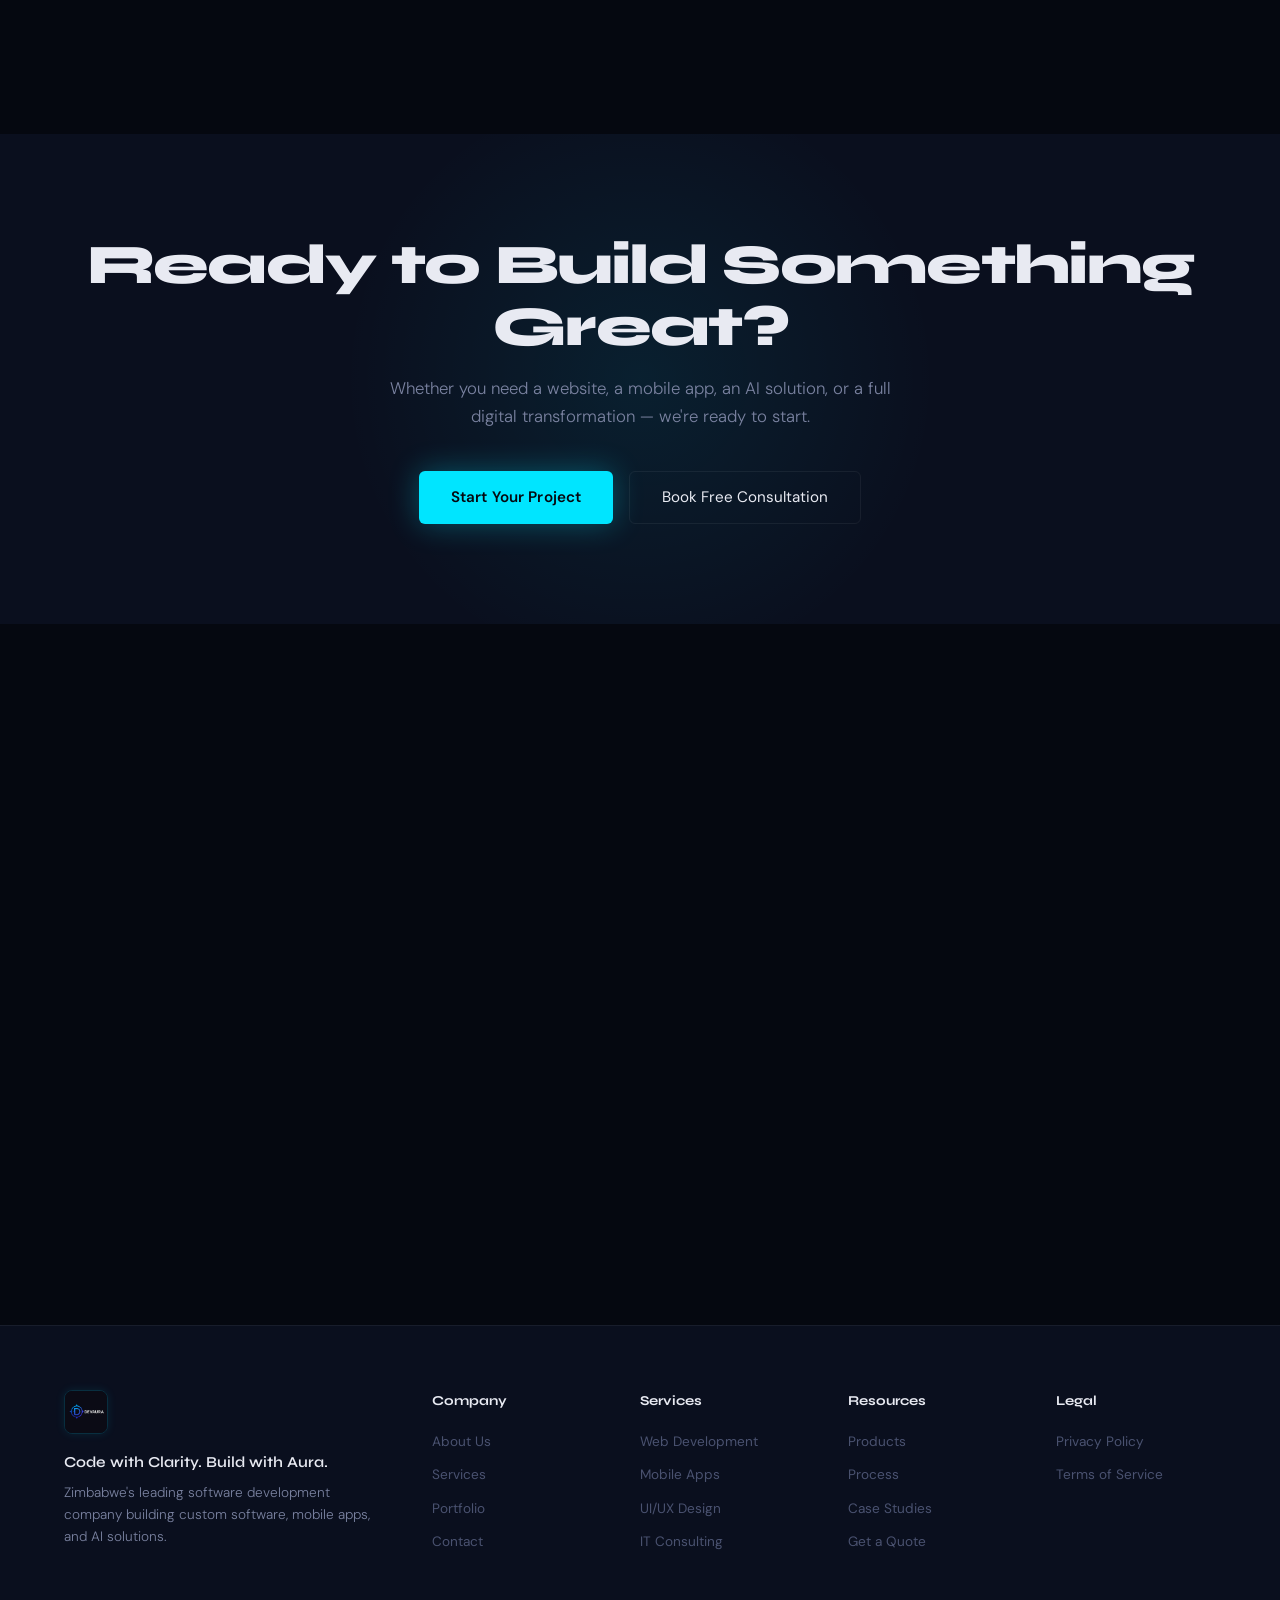
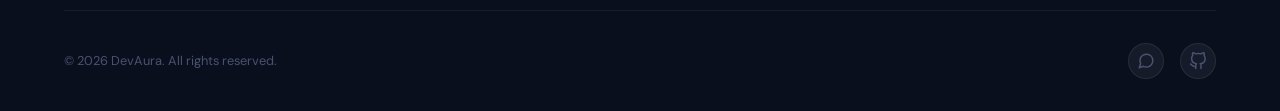
==== commit 3845344c: "optimize site loading and rendering Replace large flyer PNG/JPEGs with resized thumbnails and serve " ====
--- a/index.html
+++ b/index.html
@@ -1,4 +1,4 @@
-<!DOCTYPE html>
+﻿<!DOCTYPE html>
 <html lang="en">
 
 <head>
@@ -11,6 +11,7 @@
   <meta name="author" content="DevAura">
   <meta name="robots" content="index, follow">
   <meta name="theme-color" content="#050810">
+  <meta name="google-site-verification" content="google97a03a41f2040105.html">
   <link rel="canonical" href="https://devaura-hai2.onrender.com/">
 
   <!-- Open Graph / Facebook -->
@@ -34,69 +35,11 @@
   <link rel="preconnect" href="https://fonts.googleapis.com">
   <link rel="preconnect" href="https://fonts.gstatic.com" crossorigin>
   <link
-    href="https://fonts.googleapis.com/css2?family=Syne:wght@700;800&display=swap&family=DM+Sans:wght@300;400;500&display=swap"
+    href="https://fonts.googleapis.com/css2?family=Syne:wght@700;800&display=swap&family=DM+Sans:wght@300;400;500&display=swap&display=swap"
     rel="stylesheet">
   <link rel="icon" type="image/jpeg" href="assets/logo.jpg">
   <link rel="stylesheet" href="css/style.css">
   <link rel="manifest" href="manifest.json">
-
-  <!-- Analytics Placeholders -->
-  <!-- Google Analytics 4 -->
-  <script async src="https://www.googletagmanager.com/gtag/js?id=GA_MEASUREMENT_ID"></script>
-  <script>
-    window.dataLayer = window.dataLayer || [];
-    function gtag(){dataLayer.push(arguments);}
-    gtag('js', new Date());
-    gtag('config', 'GA_MEASUREMENT_ID');
-  </script>
-
-  <!-- Google Tag Manager -->
-  <script>(function(w,d,s,l,i){w[l]=w[l]||[];w[l].push({'gtm.start':
-  new Date().getTime(),event:'gtm.js'});var f=d.getElementsByTagName(s)[0],
-  j=d.createElement(s),dl=l!='dataLayer'?'&l='+l:'';j.async=true;j.src=
-  'https://www.googletagmanager.com/gtm.js?id='+i+dl;f.parentNode.insertBefore(j,f);
-  })(window,document,'script','dataLayer','GTM_CONTAINER_ID');</script>
-
-  <!-- Microsoft Clarity -->
-  <script type="text/javascript">
-    (function(c,l,a,r,i,t,y){
-        c[a]=c[a]||function(){(c[a].q=c[a].q||[]).push(arguments)};
-        t=l.createElement(r);t.async=1;t.src="https://www.clarity.ms/tag/"+i;
-        y=l.getElementsByTagName(r)[0];y.parentNode.insertBefore(t,y);
-    })(window, document, "clarity", "script", "CLARITY_PROJECT_ID");
-  </script>
-
-  <!-- Meta Pixel -->
-  <script>
-    !function(f,b,e,v,n,t,s)
-    {if(f.fbq)return;n=f.fbq=function(){n.callMethod?
-    n.callMethod.apply(n,arguments):n.queue.push(arguments)};
-    if(!f._fbq)f._fbq=n;n.push=n;n.loaded=!0;n.version='2.0';
-    n.queue=[];t=b.createElement(e);t.async=!0;
-    t.src=v;s=b.getElementsByTagName(e)[0];
-    s.parentNode.insertBefore(t,s)}(window, document,'script',
-    'https://connect.facebook.net/en_US/fbevents.js');
-    fbq('init', 'META_PIXEL_ID');
-    fbq('track', 'PageView');
-  </script>
-
-  <!-- LinkedIn Insight Tag -->
-  <script type="text/javascript">
-    _linkedin_partner_id = "LINKEDIN_PARTNER_ID";
-    window._linkedin_data_partner_ids = window._linkedin_data_partner_ids || [];
-    window._linkedin_data_partner_ids.push(_linkedin_partner_id);
-  </script>
-  <script type="text/javascript">
-    (function(l) {
-      if (!l){window.lintrk = function(a,b){window.lintrk.q.push([a,b])};
-      window.lintrk.q=[]}
-      var s = document.getElementsByTagName("script")[0];
-      var b = document.createElement("script");
-      b.type = "text/javascript";b.async = true;
-      b.src = "https://snap.licdn.com/li.lms-analytics/insight.min.js";
-      s.parentNode.insertBefore(b, s);})(window.lintrk);
-  </script>
-
   <!-- Structured Data (JSON-LD) -->
   <script type="application/ld+json">
   {
@@ -242,20 +185,9 @@
 
 <body>
   <a href="#main-content" class="skip-link" tabindex="0">Skip to main content</a>
-  <!-- Loading Screen -->
-  <div class="loading-screen" id="loadingScreen">
-    <div class="loading-content">
-      <div class="spinner"></div>
-      <div class="loading-text">
-        <span class="loading-line">Code with Clarity</span>
-        <span class="loading-line">Build with Aura</span>
-      </div>
-    </div>
-  </div>
-
-  <div class="gradient-bg" id="gradientBg"></div>
-  <div class="cursor" id="cursor"></div>
-  <div class="cursor-ring" id="cursorRing"></div>
+</div>
+
+  <div class="gradient-bg" id="gradientBg" aria-hidden="true"></div>
 
   <!-- NAV -->
   <nav>
--- a/css/style.css
+++ b/css/style.css
@@ -75,122 +75,78 @@
 }
 
 /* ═══════════ LOADING SCREEN ═══════════ */
-.loading-screen {
-  position: fixed; inset: 0;
-  background: var(--bg);
-  z-index: 10000;
-  display: flex; align-items: center; justify-content: center;
-  transition: opacity 0.6s ease, visibility 0.6s ease;
-  transform: translateZ(0);
-}
-.loading-screen.hidden { opacity: 0; visibility: hidden; }
-.loading-content { display: flex; flex-direction: column; align-items: center; gap: 2rem; }
+.loading-screen { display: none !important; }
 .spinner {
-  width: 60px; height: 60px;
-  border: 3px solid rgba(0,229,255,0.1);
+  width: 40px; height: 40px;
+  border: 3px solid rgba(0,229,255,0.12);
   border-top-color: var(--cyan);
   border-radius: 50%;
-  animation: spin 1s linear infinite;
+  animation: spin 0.9s linear infinite;
 }
 @keyframes spin { to { transform: rotate(360deg); } }
-.loading-text { display: flex; flex-direction: column; align-items: center; gap: 0.5rem; }
-.loading-line {
-  font-family: var(--font-head);
-  font-size: 1.25rem; font-weight: 700;
-  letter-spacing: 0.1em; text-transform: uppercase;
-  opacity: 0; animation: fadeInUp 0.8s ease forwards;
-}
-.loading-line:first-child { color: var(--cyan); animation-delay: 0.3s; }
-.loading-line:last-child { color: var(--violet); animation-delay: 0.6s; }
-
-/* Success Overlay */
+@keyframes fadeInUp {
+  from { opacity: 0; transform: translateY(12px); }
+  to { opacity: 1; transform: translateY(0); }
+}
+/* Success Overlay (contact form) */
 .success-overlay {
   position: fixed; inset: 0;
-  background: var(--bg); z-index: 10001;
+  background: rgba(5,8,16,0.92); z-index: 10001;
   display: flex; align-items: center; justify-content: center;
   opacity: 0; visibility: hidden;
-  transition: opacity 0.6s ease, visibility 0.6s ease;
-  transform: translateZ(0);
-}
+  transition: opacity 0.3s ease, visibility 0.3s ease;
+}
+body.light .success-overlay { background: rgba(245,247,250,0.95); }
 .success-overlay.active { opacity: 1; visibility: visible; }
-.success-content { display: flex; flex-direction: column; align-items: center; gap: 2rem; }
-.success-icon { color: var(--cyan); animation: successPulse 1s ease-in-out infinite; }
-@keyframes successPulse { 0%,100%{transform:scale(1)} 50%{transform:scale(1.1)} }
-.success-text { display: flex; flex-direction: column; align-items: center; gap: 0.5rem; }
-.success-line {
-  font-family: var(--font-head); font-size: 1.5rem; font-weight: 700;
-  letter-spacing: 0.1em; text-transform: uppercase;
-  opacity: 0; animation: fadeInUp 0.8s ease forwards;
-}
-.success-line:first-child { color: var(--cyan); animation-delay: 0.3s; }
-.success-line:last-child { color: var(--violet); animation-delay: 0.6s; }
-
-@keyframes fadeInUp {
-  from { opacity: 0; transform: translateY(20px); }
-  to { opacity: 1; transform: translateY(0); }
-}
-
-/* Page transition overlay */
+.success-content { display: flex; flex-direction: column; align-items: center; gap: 1rem; text-align: center; padding: 2rem; }
+.success-icon { color: var(--cyan); }
+.success-text { display: flex; flex-direction: column; gap: 0.25rem; }
+.success-line { font-family: var(--font-head); font-size: 1.25rem; font-weight: 700; }
+.success-line:first-child { color: var(--cyan); }
+.success-line:last-child { color: var(--text); }
 .page-transition {
   position: fixed; inset: 0;
   background: var(--bg); z-index: 9999;
   opacity: 0; visibility: hidden;
-  transition: opacity 0.4s ease, visibility 0.4s ease;
+  transition: opacity 0.2s ease, visibility 0.2s ease;
   pointer-events: none;
 }
 .page-transition.active { opacity: 1; visibility: visible; }
 .page-transition .spinner {
   position: absolute; top: 50%; left: 50%;
-  transform: translate(-50%,-50%);
+  margin: -20px 0 0 -20px;
 }
 
 /* ═══════════ CURSOR & GRADIENT ═══════════ */
 .gradient-bg {
   position: fixed; inset: 0; z-index: 0;
+  --mouse-x: 50%; --mouse-y: 50%;
   background:
-    radial-gradient(ellipse 80% 50% at var(--mouse-x,50%) var(--mouse-y,50%), rgba(0,229,255,0.08) 0%, transparent 50%),
-    radial-gradient(ellipse 60% 40% at calc(100% - var(--mouse-x,50%)) calc(100% - var(--mouse-y,50%)), rgba(124,92,252,0.06) 0%, transparent 50%),
-    linear-gradient(135deg, rgba(0,229,255,0.02) 0%, rgba(124,92,252,0.02) 50%, rgba(0,229,255,0.02) 100%);
-  pointer-events: none; transition: background 0.3s ease;
-  animation: gradientShift 15s ease-in-out infinite;
-}
-@keyframes gradientShift {
-  0%,100% { background:
-    radial-gradient(ellipse 80% 50% at var(--mouse-x,50%) var(--mouse-y,50%), rgba(0,229,255,0.08) 0%, transparent 50%),
-    radial-gradient(ellipse 60% 40% at calc(100% - var(--mouse-x,50%)) calc(100% - var(--mouse-y,50%)), rgba(124,92,252,0.06) 0%, transparent 50%),
-    linear-gradient(135deg, rgba(0,229,255,0.02) 0%, rgba(124,92,252,0.02) 50%, rgba(0,229,255,0.02) 100%);
-  }
-  50% { background:
-    radial-gradient(ellipse 80% 50% at var(--mouse-x,50%) var(--mouse-y,50%), rgba(124,92,252,0.08) 0%, transparent 50%),
-    radial-gradient(ellipse 60% 40% at calc(100% - var(--mouse-x,50%)) calc(100% - var(--mouse-y,50%)), rgba(0,229,255,0.06) 0%, transparent 50%),
-    linear-gradient(135deg, rgba(124,92,252,0.02) 0%, rgba(0,229,255,0.02) 50%, rgba(124,92,252,0.02) 100%);
-  }
-}
-.cursor,
-.cursor-ring {
-  display: none !important;
-}
-
-/* Noise texture overlay */
-body::before {
-  content: ''; position: fixed; inset: 0;
-  background-image: url("data:image/svg+xml,%3Csvg viewBox='0 0 256 256' xmlns='http://www.w3.org/2000/svg'%3E%3Cfilter id='n'%3E%3CfeTurbulence type='fractalNoise' baseFrequency='0.9' numOctaves='4' stitchTiles='stitch'/%3E%3C/filter%3E%3Crect width='100%25' height='100%25' filter='url(%23n)' opacity='0.03'/%3E%3C/svg%3E");
-  pointer-events: none; z-index: 1; opacity: 0.4;
-}
-body.light::before { opacity: 0.15; }
+    radial-gradient(ellipse 80% 50% at var(--mouse-x) var(--mouse-y), rgba(0,229,255,0.07) 0%, transparent 50%),
+    radial-gradient(ellipse 60% 40% at calc(100% - var(--mouse-x)) calc(100% - var(--mouse-y)), rgba(124,92,252,0.05) 0%, transparent 50%);
+  pointer-events: none;
+  contain: strict;
+  will-change: auto;
+}
+.cursor, .cursor-ring { display: none !important; }
+
+/* Noise texture overlay (disabled for performance) */
+body::before { content: none; }
 
 /* ═══════════ NAV ═══════════ */
 nav {
   position: fixed; top: 0; left: 0; right: 0; z-index: 100;
   padding: 0 5%; height: 72px;
   display: flex; align-items: center; justify-content: space-between;
-  background: rgba(5,8,16,0.7);
-  -webkit-backdrop-filter: blur(20px);
-  backdrop-filter: blur(20px);
+  background: rgba(5,8,16,0.92);
   border-bottom: 1px solid var(--border);
   transition: background var(--transition);
 }
-body.light nav { background: rgba(245,247,250,0.8); }
+body.light nav { background: rgba(245,247,250,0.95); }
+@media (hover: hover) and (pointer: fine) {
+  nav { background: rgba(5,8,16,0.78); -webkit-backdrop-filter: blur(12px); backdrop-filter: blur(12px); }
+  body.light nav { background: rgba(245,247,250,0.84); }
+}
 
 .logo {
   font-family: var(--font-head); font-size: 1.5rem; font-weight: 800;
@@ -291,23 +247,25 @@
 }
 @keyframes gridPulse { 0%,100%{opacity:0.6} 50%{opacity:1} }
 
-.orb { position: absolute; border-radius: 50%; filter: blur(80px); pointer-events: none; }
+.orb { position: absolute; border-radius: 50%; filter: blur(56px); pointer-events: none; opacity: 0.65; }
 .orb-1 {
-  width: 500px; height: 500px;
-  background: radial-gradient(circle, rgba(0,229,255,0.15) 0%, transparent 70%);
-  top: -100px; left: -100px; animation: orbFloat1 12s ease-in-out infinite;
+  width: 420px; height: 420px;
+  background: radial-gradient(circle, rgba(0,229,255,0.12) 0%, transparent 70%);
+  top: -100px; left: -100px;
   transform: translateZ(0);
-  will-change: transform;
 }
 .orb-2 {
-  width: 400px; height: 400px;
-  background: radial-gradient(circle, rgba(124,92,252,0.15) 0%, transparent 70%);
-  bottom: -50px; right: -50px; animation: orbFloat2 10s ease-in-out infinite;
+  width: 340px; height: 340px;
+  background: radial-gradient(circle, rgba(124,92,252,0.12) 0%, transparent 70%);
+  bottom: -50px; right: -50px;
   transform: translateZ(0);
-  will-change: transform;
-}
-@keyframes orbFloat1 { 0%,100%{transform:translate(0,0)} 50%{transform:translate(40px,30px)} }
-@keyframes orbFloat2 { 0%,100%{transform:translate(0,0)} 50%{transform:translate(-30px,-40px)} }
+}
+@media (prefers-reduced-motion: no-preference) and (hover: hover) and (pointer: fine) {
+  .orb-1 { animation: orbFloat1 14s ease-in-out infinite; will-change: transform; }
+  .orb-2 { animation: orbFloat2 12s ease-in-out infinite; will-change: transform; }
+}
+@keyframes orbFloat1 { 0%,100%{transform:translate(0,0)} 50%{transform:translate(24px,18px)} }
+@keyframes orbFloat2 { 0%,100%{transform:translate(0,0)} 50%{transform:translate(-18px,-24px)} }
 
 
 h1 {
@@ -403,6 +361,12 @@
 
 /* ═══════════ SECTION SHARED ═══════════ */
 section { padding: 100px 5%; position: relative; z-index: 2; }
+@supports (content-visibility: auto) {
+  .services, .why, .tech-stack, .portfolio, .products, .calculator, .process, .testimonials, .contact, .graphics-section, .graphics-preview {
+    content-visibility: auto;
+    contain-intrinsic-size: 1px 800px;
+  }
+}
 .section-label {
   font-size: 0.7rem; letter-spacing: 0.2em; text-transform: uppercase;
   color: var(--cyan); font-weight: 600; margin-bottom: 0.75rem;
@@ -752,8 +716,6 @@
   gap: 3rem; align-items: start;
   background: var(--card-bg); border: 1px solid var(--border);
   border-radius: var(--radius-lg); padding: 2.5rem;
-  -webkit-backdrop-filter: blur(10px);
-  backdrop-filter: blur(10px);
 }
 .calc-form { display: flex; flex-direction: column; gap: 1.5rem; }
 .calc-group label {
@@ -1083,11 +1045,12 @@
 /* Lightbox */
 .lightbox-overlay {
   position: fixed; inset: 0;
-  background: rgba(5,8,16,0.95);
-  -webkit-backdrop-filter: blur(15px);
-  backdrop-filter: blur(15px);
+  background: rgba(5,8,16,0.97);
   z-index: 1000; display: flex; align-items: center; justify-content: center;
-  opacity: 0; pointer-events: none; transition: opacity 0.3s ease;
+  opacity: 0; pointer-events: none; transition: opacity 0.25s ease;
+}
+@media (hover: hover) and (pointer: fine) {
+  .lightbox-overlay { -webkit-backdrop-filter: blur(8px); backdrop-filter: blur(8px); }
 }
 .lightbox-overlay:target { opacity: 1; pointer-events: auto; }
 .lightbox-content {
@@ -1137,11 +1100,10 @@
     display: flex; flex-direction: column;
     position: fixed; top: 72px; left: 0; right: 0;
     background: rgba(5,8,16,0.98); padding: 2.5rem 2rem; gap: 1.75rem;
-    -webkit-backdrop-filter: blur(20px);
-    backdrop-filter: blur(20px);
     border-bottom: 1px solid rgba(0,229,255,0.15);
     box-shadow: 0 10px 30px rgba(0,0,0,0.6);
   }
+  body.light .nav-links.open { background: rgba(245,247,250,0.99); }
   .hamburger.active span:nth-child(1) { transform: translateY(6.5px) rotate(45deg); }
   .hamburger.active span:nth-child(2) { opacity: 0; }
   .hamburger.active span:nth-child(3) { transform: translateY(-6.5px) rotate(-45deg); }
@@ -1184,3 +1146,19 @@
   .calculator-wrap { padding: 1.5rem; }
   .trust-logos { gap: 0.75rem; }
 }
+
+/* Reduced motion / performance */
+@media (prefers-reduced-motion: reduce) {
+  *, *::before, *::after {
+    animation-duration: 0.01ms !important;
+    animation-iteration-count: 1 !important;
+    transition-duration: 0.01ms !important;
+    scroll-behavior: auto !important;
+  }
+  .gradient-bg { background: none !important; }
+}
+@media (hover: none), (pointer: coarse) {
+  .orb { display: none; }
+  .service-card:hover, .project-card:hover, .product-card:hover, .graphic-card:hover,
+  .btn-primary:hover, .btn-submit:hover { transform: none; }
+}
